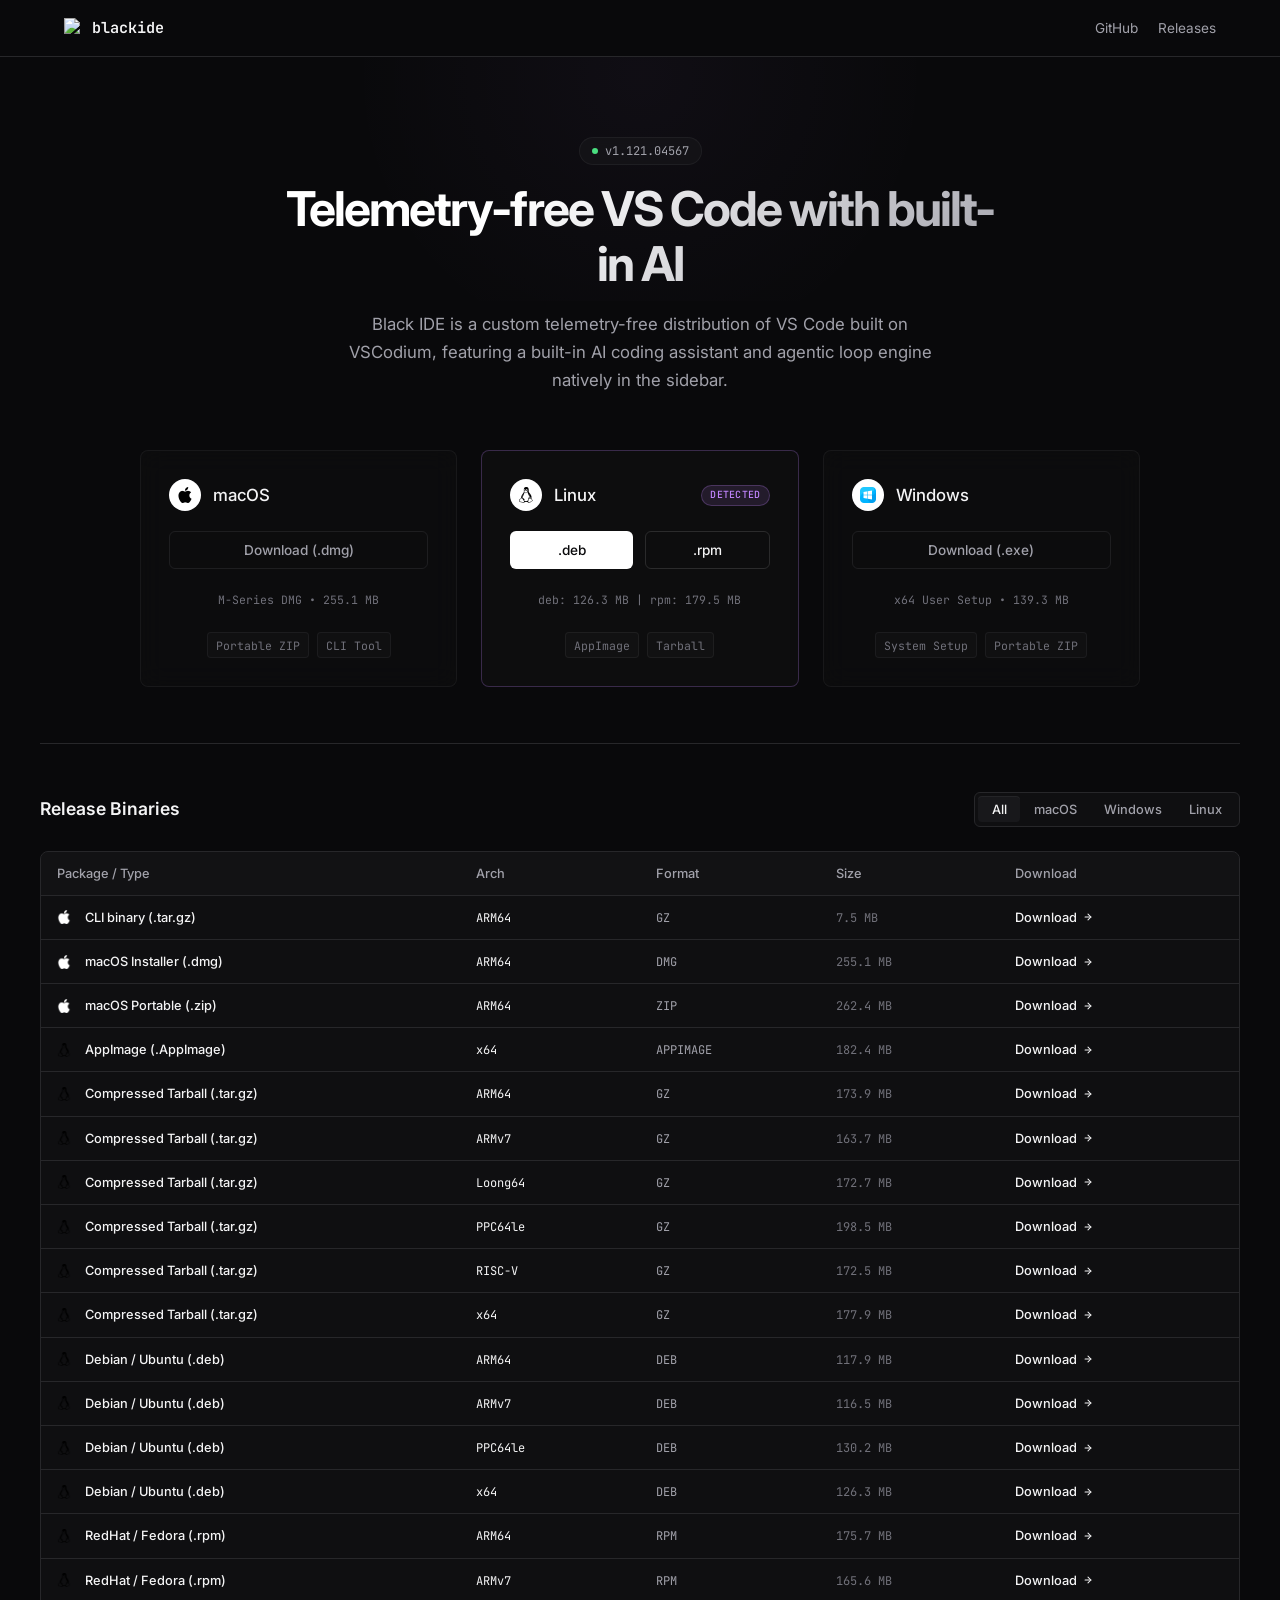
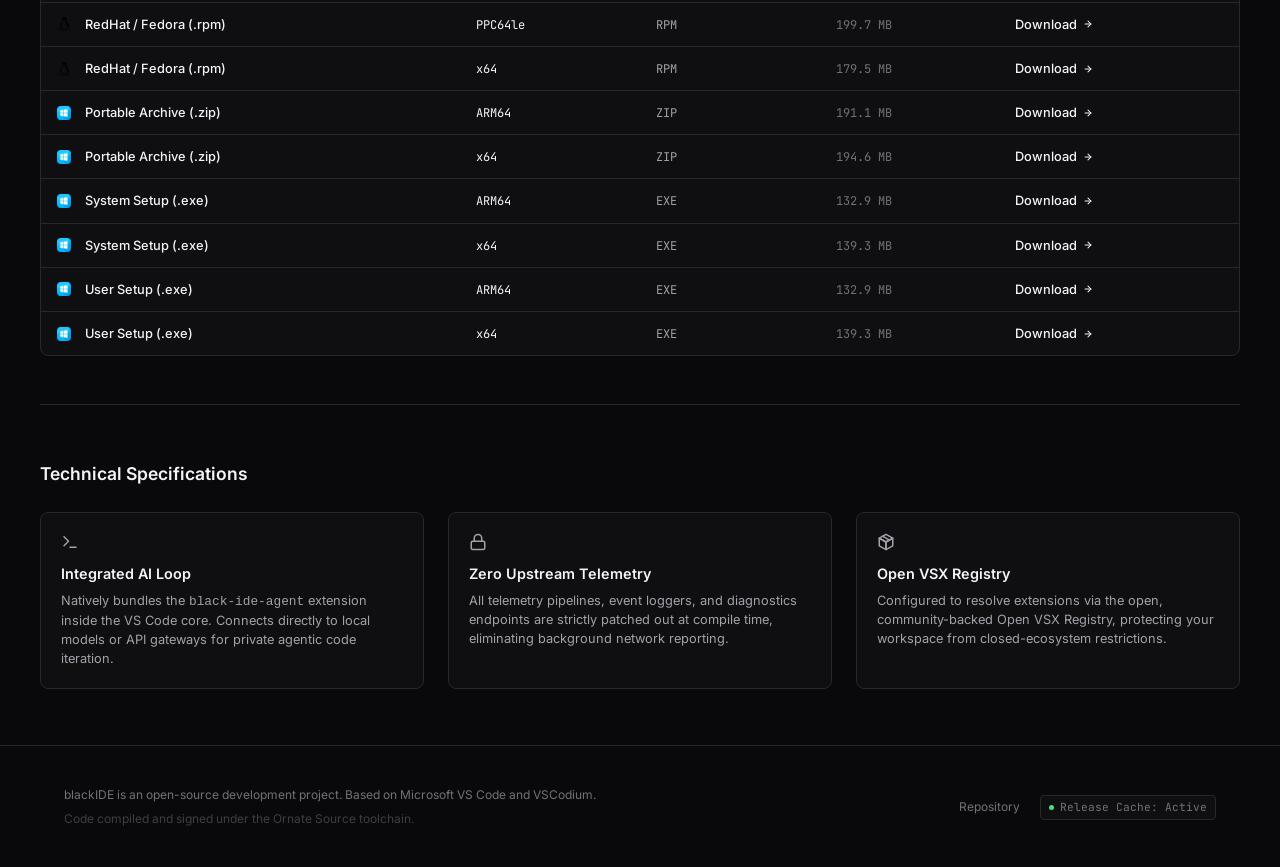
==== index.html @ 27115609 "Black ide web" ====
<!DOCTYPE html>
<html lang="en">

<head>
  <meta charset="UTF-8">
  <meta name="viewport" content="width=device-width, initial-scale=1.0">

  <!-- Primary SEO Metadata -->
  <title>Black IDE — Telemetry-Free VS Code & AI Agent</title>
  <meta name="description"
    content="Download Black IDE: A custom, telemetry-free distribution of VS Code featuring a built-in AI coding assistant and agentic loop engine. Automated installers for macOS, Windows, and Linux.">
  <meta name="keywords"
    content="Black IDE, download Black IDE, telemetry-free VS Code, built-in AI agent, agentic loop IDE, VSCodium download, AI code assistant, privacy IDE, download vscode telemetry free">
  <meta name="robots" content="index, follow">
  <link rel="canonical" href="https://ornate-source.github.io/blackIDE/">

  <!-- Open Graph / Facebook -->
  <meta property="og:type" content="website">
  <meta property="og:url" content="https://ornate-source.github.io/blackIDE/">
  <meta property="og:title" content="Black IDE — Telemetry-Free VS Code & AI Agent">
  <meta property="og:description"
    content="Download Black IDE: A custom, telemetry-free distribution of VS Code featuring a built-in AI coding assistant and agentic loop engine. Automated installers for macOS, Windows, and Linux.">
  <meta property="og:image"
    content="https://raw.githubusercontent.com/ornate-source/blackIDE/main/config/icons/stable/codium_clt.svg">

  <!-- Twitter -->
  <meta property="twitter:card" content="summary_large_image">
  <meta property="twitter:url" content="https://ornate-source.github.io/blackIDE/">
  <meta property="twitter:title" content="Black IDE — Telemetry-Free VS Code & AI Agent">
  <meta property="twitter:description"
    content="Download Black IDE: A custom, telemetry-free distribution of VS Code featuring a built-in AI coding assistant and agentic loop engine. Automated installers for macOS, Windows, and Linux.">
  <meta property="twitter:image"
    content="https://raw.githubusercontent.com/ornate-source/blackIDE/main/config/icons/stable/codium_clt.svg">

  <!-- Favicon -->
  <link rel="icon" type="image/svg+xml" href="../config/icons/stable/codium_clt.svg">

  <!-- Preconnect to Fonts -->
  <link rel="preconnect" href="https://fonts.googleapis.com">
  <link rel="preconnect" href="https://fonts.gstatic.com" crossorigin>
  <link
    href="https://fonts.googleapis.com/css2?family=Inter:wght@300;400;500;600;700&family=JetBrains+Mono:wght@400;500;600&display=swap"
    rel="stylesheet">

  <!-- JSON-LD Structured Data for AI & Search Engines -->
  <script type="application/ld+json" id="json-ld-schema">
    {
      "@context": "https://schema.org",
      "@type": "SoftwareApplication",
      "name": "Black IDE",
      "operatingSystem": "Windows, macOS, Linux",
      "applicationCategory": "DeveloperApplication",
      "downloadUrl": "https://github.com/ornate-source/blackIDE/releases/latest",
      "releaseNotes": "https://github.com/ornate-source/blackIDE/releases",
      "softwareVersion": "1.121.04567",
      "offers": {
        "@type": "Offer",
        "price": "0.00",
        "priceCurrency": "USD"
      },
      "description": "A custom, telemetry-free distribution of VS Code built on VSCodium, featuring a built-in AI coding assistant and agentic loop engine.",
      "publisher": {
        "@type": "Organization",
        "name": "Ornate Source",
        "url": "https://github.com/ornate-source"
      }
    }

  </script>

  <style>
    /* CSS Variables: Monochromatic Zinc Developer Theme */
    :root {
      --bg-primary: #09090b;
      /* zinc-950 */
      --bg-secondary: #0f0f11;
      /* custom container bg */
      --bg-code: #18181b;
      /* zinc-900 */
      --border-color: #27272a;
      /* zinc-800 */
      --border-hover: #3f3f46;
      /* zinc-700 */
      --text-primary: #f4f4f5;
      /* zinc-100 */
      --text-secondary: #a1a1aa;
      /* zinc-400 */
      --text-muted: #71717a;
      /* zinc-500 */

      --accent: #ffffff;
      --accent-muted: #e4e4e7;
      --accent-purple: #c084fc;
      /* subtle developer purple */
      --accent-green: #4ade80;
      /* terminal green */

      --font-sans: 'Inter', -apple-system, BlinkMacSystemFont, "Segoe UI", Roboto, sans-serif;
      --font-mono: 'JetBrains Mono', 'Fira Code', 'SF Mono', monospace;

      --radius-sm: 4px;
      --radius-md: 6px;
      --radius-lg: 8px;
      --max-width: 1200px;
    }

    /* Reset & Base Styles */
    * {
      box-sizing: border-box;
      margin: 0;
      padding: 0;
    }

    body {
      background-color: var(--bg-primary);
      color: var(--text-primary);
      font-family: var(--font-sans);
      line-height: 1.5;
      -webkit-font-smoothing: antialiased;
      overflow-y: scroll;
    }

    /* Scrollbar */
    ::-webkit-scrollbar {
      width: 6px;
      height: 6px;
    }

    ::-webkit-scrollbar-track {
      background: var(--bg-primary);
    }

    ::-webkit-scrollbar-thumb {
      background: var(--border-color);
      border-radius: var(--radius-sm);
    }

    ::-webkit-scrollbar-thumb:hover {
      background: var(--border-hover);
    }

    /* Selection */
    ::selection {
      background-color: rgba(255, 255, 255, 0.15);
      color: #fff;
    }

    .container {
      max-width: var(--max-width);
      margin: 0 auto;
      padding: 0 1.5rem;
    }

    /* Header Link Bar */
    header {
      border-bottom: 1px solid var(--border-color);
      background-color: var(--bg-primary);
      position: sticky;
      top: 0;
      z-index: 100;
    }

    .header-content {
      display: flex;
      justify-content: space-between;
      align-items: center;
      height: 56px;
    }

    .brand {
      display: flex;
      align-items: center;
      gap: 0.5rem;
      text-decoration: none;
      color: var(--text-primary);
      font-family: var(--font-mono);
      font-size: 0.95rem;
      font-weight: 600;
    }

    .brand img {
      width: 20px;
      height: 20px;
    }

    .brand .brand-sep {
      color: var(--text-muted);
      font-weight: 400;
    }

    .brand .brand-sub {
      color: var(--text-secondary);
      font-weight: 500;
    }

    nav {
      display: flex;
      gap: 1.25rem;
    }

    nav a {
      color: var(--text-secondary);
      text-decoration: none;
      font-size: 0.85rem;
      transition: color 0.15s;
    }

    nav a:hover {
      color: var(--text-primary);
    }

    /* Hero Section */
    .hero {
      padding: 5rem 0 3.5rem 0;
      position: relative;
      overflow: hidden;
      display: flex;
      justify-content: center;
    }

    .hero::before {
      content: '';
      position: absolute;
      top: -30%;
      left: 50%;
      transform: translateX(-50%);
      width: 700px;
      height: 450px;
      background: radial-gradient(circle, rgba(192, 132, 252, 0.04) 0%, rgba(9, 9, 11, 0) 70%);
      pointer-events: none;
      z-index: 0;
    }

    .hero-container {
      display: flex;
      flex-direction: column;
      align-items: center;
      text-align: center;
      gap: 1rem;
      position: relative;
      z-index: 1;
      width: 100%;
    }

    .version-tag {
      display: inline-flex;
      align-items: center;
      gap: 0.4rem;
      background-color: rgba(24, 24, 27, 0.6);
      border: 1px solid rgba(255, 255, 255, 0.05);
      border-radius: 20px;
      padding: 0.25rem 0.75rem;
      font-family: var(--font-mono);
      font-size: 0.75rem;
      color: var(--text-secondary);
      backdrop-filter: blur(8px);
      -webkit-backdrop-filter: blur(8px);
    }

    .version-tag-dot {
      width: 6px;
      height: 6px;
      background-color: var(--accent-green);
      border-radius: 50%;
    }

    .hero-title {
      font-size: 3rem;
      font-weight: 700;
      letter-spacing: -0.04em;
      line-height: 1.15;
      background: linear-gradient(135deg, #ffffff 30%, #a1a1aa 100%);
      -webkit-background-clip: text;
      -webkit-text-fill-color: transparent;
      max-width: 720px;
      margin: 0 auto;
    }

    .hero-desc {
      font-size: 1.05rem;
      color: var(--text-secondary);
      max-width: 600px;
      line-height: 1.65;
      margin: 0.25rem auto 0 auto;
    }

    /* Three Column Platform Download Grid */
    .install-grid {
      display: grid;
      grid-template-columns: repeat(3, 1fr);
      gap: 1.5rem;
      margin: 2.5rem auto 0 auto;
      width: 100%;
      max-width: 1000px;
    }

    @media (max-width: 900px) {
      .install-grid {
        grid-template-columns: 1fr;
        max-width: 420px;
        margin: 2rem auto 0 auto;
      }
    }

    @media (max-width: 768px) {
      .hero-title {
        font-size: 2.25rem;
      }
    }

    /* Platform CTA Cards (Glassmorphism & Depth) */
    .cta-card {
      background: rgba(15, 15, 17, 0.55);
      backdrop-filter: blur(12px);
      -webkit-backdrop-filter: blur(12px);
      border: 1px solid rgba(255, 255, 255, 0.05);
      border-radius: var(--radius-lg);
      padding: 1.75rem;
      display: flex;
      flex-direction: column;
      justify-content: space-between;
      gap: 1.25rem;
      min-height: 220px;
      transition: border-color 0.25s cubic-bezier(0.4, 0, 0.2, 1),
        box-shadow 0.25s cubic-bezier(0.4, 0, 0.2, 1),
        transform 0.25s cubic-bezier(0.4, 0, 0.2, 1);
    }

    .cta-card:hover {
      transform: translateY(-2px);
      border-color: rgba(255, 255, 255, 0.12);
      box-shadow: 0 12px 30px rgba(0, 0, 0, 0.5), 0 0 1px rgba(255, 255, 255, 0.1);
    }

    .cta-card.highlighted {
      border-color: rgba(192, 132, 252, 0.25);
      background: rgba(15, 15, 17, 0.75);
    }

    .cta-card.highlighted:hover {
      border-color: rgba(192, 132, 252, 0.45);
    }

    .cta-card-header {
      display: flex;
      align-items: center;
      gap: 0.75rem;
      width: 100%;
    }

    .badge-detected {
      background: rgba(192, 132, 252, 0.12);
      border: 1px solid rgba(192, 132, 252, 0.25);
      color: var(--accent-purple);
      font-size: 0.62rem;
      font-family: var(--font-mono);
      padding: 0.15rem 0.5rem;
      border-radius: 20px;
      margin-left: auto;
      font-weight: 500;
      letter-spacing: 0.03em;
      text-transform: uppercase;
      display: none;
    }

    .cta-card-icon {
      width: 32px;
      height: 32px;
      border-radius: 50%;
      background-color: #ffffff;
      display: flex;
      align-items: center;
      justify-content: center;
      transition: opacity 0.2s;
    }

    .cta-card:hover .cta-card-icon {
      opacity: 0.9;
    }

    .os-icon-img {
      width: 16px;
      height: 16px;
      object-fit: contain;
      display: block;
    }

    .cta-card-title {
      font-family: var(--font-sans);
      font-size: 1.05rem;
      font-weight: 500;
      letter-spacing: -0.01em;
      color: var(--text-primary);
    }

    .linux-btn-group {
      display: flex;
      gap: 0.75rem;
      width: 100%;
    }

    .btn-half {
      flex: 1;
    }

    /* Monochromatic Sleek CTA Buttons */
    .btn-download {
      display: flex;
      align-items: center;
      justify-content: center;
      gap: 0.5rem;
      font-family: var(--font-sans);
      font-size: 0.85rem;
      font-weight: 500;
      text-decoration: none;
      height: 38px;
      border-radius: var(--radius-md);
      transition: all 0.2s cubic-bezier(0.4, 0, 0.2, 1);
      cursor: pointer;
      width: 100%;
      background-color: transparent;
      border: 1px solid rgba(255, 255, 255, 0.08);
      color: var(--text-secondary);
    }

    .btn-download:hover {
      border-color: rgba(255, 255, 255, 0.2);
      color: #ffffff;
      background-color: rgba(255, 255, 255, 0.03);
    }

    .btn-download:active {
      transform: scale(0.98);
    }

    /* Highlighted / Recommended OS Button Style (Solid White) */
    .cta-card.highlighted .btn-download,
    .cta-card.highlighted #btn-linux-deb {
      background-color: #ffffff;
      border: none;
      color: #09090b;
      font-weight: 500;
    }

    .cta-card.highlighted .btn-download:hover,
    .cta-card.highlighted #btn-linux-deb:hover {
      background-color: #e4e4e7;
    }

    /* Keep secondary Linux RPM button as outline even when card is highlighted */
    .cta-card.highlighted #btn-linux-rpm {
      background-color: transparent;
      border: 1px solid rgba(255, 255, 255, 0.12);
      color: var(--text-primary);
    }

    .cta-card.highlighted #btn-linux-rpm:hover {
      border-color: rgba(255, 255, 255, 0.25);
      background-color: rgba(255, 255, 255, 0.03);
    }

    .cta-meta {
      font-size: 0.72rem;
      color: var(--text-muted);
      text-align: center;
      font-family: var(--font-mono);
      margin-top: 0.1rem;
    }

    /* Capsule Tag-Style Sublinks */
    .cta-links {
      display: flex;
      justify-content: center;
      gap: 0.5rem;
      font-size: 0.72rem;
      font-family: var(--font-mono);
      margin-top: 0.25rem;
    }

    .cta-links a {
      background: rgba(255, 255, 255, 0.02);
      border: 1px solid rgba(255, 255, 255, 0.05);
      color: var(--text-muted);
      padding: 0.2rem 0.5rem;
      border-radius: var(--radius-sm);
      text-decoration: none;
      transition: all 0.15s;
    }

    .cta-links a:hover {
      background: rgba(255, 255, 255, 0.05);
      border-color: rgba(255, 255, 255, 0.12);
      color: var(--text-secondary);
    }

    .cta-meta span {
      color: var(--text-muted);
    }

    /* Status Banner warning */
    .status-banner {
      display: none;
      background-color: rgba(243, 156, 18, 0.05);
      border: 1px solid rgba(243, 156, 18, 0.2);
      color: #f39c12;
      padding: 0.6rem 1rem;
      border-radius: var(--radius-md);
      font-size: 0.75rem;
      font-family: var(--font-mono);
      align-items: center;
      justify-content: center;
      gap: 0.5rem;
      margin: 0 auto;
      max-width: 600px;
    }

    .status-banner a {
      color: var(--text-primary);
      text-decoration: underline;
    }

    /* Installer Matrix Area */
    .installer-matrix {
      padding: 3rem 0;
      border-top: 1px solid var(--border-color);
    }

    .matrix-header {
      display: flex;
      justify-content: space-between;
      align-items: center;
      margin-bottom: 1.5rem;
      flex-wrap: wrap;
      gap: 1rem;
    }

    .matrix-title {
      font-size: 1.1rem;
      font-weight: 600;
      color: var(--text-primary);
    }

    /* Live Filters Tabs */
    .filter-tabs {
      display: flex;
      background-color: var(--bg-secondary);
      border: 1px solid var(--border-color);
      padding: 0.2rem;
      border-radius: var(--radius-md);
    }

    .filter-tab {
      background: none;
      border: none;
      color: var(--text-secondary);
      font-family: var(--font-sans);
      font-size: 0.8rem;
      font-weight: 500;
      padding: 0.35rem 0.85rem;
      border-radius: var(--radius-sm);
      cursor: pointer;
      transition: color 0.15s, background-color 0.15s;
    }

    .filter-tab:hover {
      color: var(--text-primary);
    }

    .filter-tab.active {
      background-color: var(--bg-code);
      color: var(--text-primary);
      box-shadow: inset 0 1px 0 rgba(255, 255, 255, 0.05);
    }

    /* Unified Matrix Table */
    .table-container {
      border: 1px solid var(--border-color);
      border-radius: var(--radius-lg);
      background-color: var(--bg-secondary);
      overflow-x: auto;
    }

    table {
      width: 100%;
      border-collapse: collapse;
      text-align: left;
      font-size: 0.8rem;
    }

    th {
      background-color: rgba(24, 24, 27, 0.4);
      color: var(--text-secondary);
      font-weight: 500;
      padding: 0.75rem 1rem;
      border-bottom: 1px solid var(--border-color);
      font-family: var(--font-sans);
    }

    td {
      padding: 0.75rem 1rem;
      border-bottom: 1px solid var(--border-color);
      vertical-align: middle;
    }

    tr:last-child td {
      border-bottom: none;
    }

    tr:hover td {
      background-color: rgba(255, 255, 255, 0.01);
    }

    .col-platform {
      display: flex;
      align-items: center;
      gap: 0.5rem;
      font-weight: 500;
    }

    .col-platform svg {
      color: var(--text-secondary);
      flex-shrink: 0;
    }

    .col-arch {
      font-family: var(--font-mono);
      font-size: 0.75rem;
    }

    .col-format {
      font-family: var(--font-mono);
      font-size: 0.75rem;
      color: var(--text-secondary);
    }

    .col-size {
      font-family: var(--font-mono);
      font-size: 0.75rem;
      color: var(--text-muted);
    }

    .col-link a {
      color: var(--text-primary);
      text-decoration: none;
      font-weight: 500;
      display: inline-flex;
      align-items: center;
      gap: 0.25rem;
      transition: color 0.15s;
    }

    .col-link a:hover {
      color: var(--accent-purple);
      text-decoration: underline;
    }

    /* Verification link */
    .col-verify a {
      color: var(--text-muted);
      text-decoration: none;
      font-family: var(--font-mono);
      font-size: 0.7rem;
    }

    .col-verify a:hover {
      color: var(--text-secondary);
      text-decoration: underline;
    }

    .placeholder-row {
      text-align: center;
      color: var(--text-muted);
      padding: 3rem 0;
    }

    /* Features Grid */
    .features-section {
      padding: 3.5rem 0;
      border-top: 1px solid var(--border-color);
    }

    .features-title {
      font-size: 1.1rem;
      font-weight: 600;
      margin-bottom: 1.5rem;
      color: var(--text-primary);
    }

    .features-grid {
      display: grid;
      grid-template-columns: repeat(3, 1fr);
      gap: 1.5rem;
    }

    @media (max-width: 768px) {
      .features-grid {
        grid-template-columns: 1fr;
        gap: 1.25rem;
      }
    }

    .feature-card {
      border: 1px solid var(--border-color);
      background-color: var(--bg-secondary);
      border-radius: var(--radius-lg);
      padding: 1.25rem;
    }

    .feature-icon-wrapper {
      color: var(--text-secondary);
      margin-bottom: 0.75rem;
      display: flex;
      align-items: center;
    }

    .feature-name {
      font-size: 0.9rem;
      font-weight: 600;
      margin-bottom: 0.4rem;
      color: var(--text-primary);
    }

    .feature-desc {
      font-size: 0.8rem;
      color: var(--text-secondary);
      line-height: 1.5;
    }

    /* Footer */
    footer {
      border-top: 1px solid var(--border-color);
      padding: 2.5rem 0;
      color: var(--text-muted);
      font-size: 0.75rem;
    }

    .footer-content {
      display: flex;
      justify-content: space-between;
      align-items: center;
      flex-wrap: wrap;
      gap: 1.5rem;
    }

    .footer-left {
      display: flex;
      flex-direction: column;
      gap: 0.35rem;
    }

    .footer-links {
      display: flex;
      align-items: center;
      gap: 1.25rem;
    }

    .footer-links a {
      color: var(--text-muted);
      text-decoration: none;
      transition: color 0.15s;
    }

    .footer-links a:hover {
      color: var(--text-secondary);
    }

    .api-status {
      display: inline-flex;
      align-items: center;
      gap: 0.35rem;
      background-color: var(--bg-secondary);
      border: 1px solid var(--border-color);
      padding: 0.2rem 0.5rem;
      border-radius: var(--radius-sm);
      font-family: var(--font-mono);
      font-size: 0.7rem;
    }

    .api-status-dot {
      width: 5px;
      height: 5px;
      border-radius: 50%;
      background-color: var(--accent-green);
    }

    .api-status-dot.fallback {
      background-color: #f39c12;
    }

    /* Spinner */
    .spinner-sm {
      border: 1.5px solid rgba(0, 0, 0, 0.1);
      border-left-color: currentColor;
      border-radius: 50%;
      width: 14px;
      height: 14px;
      animation: spin 0.8s linear infinite;
      display: inline-block;
    }

    @keyframes spin {
      0% {
        transform: rotate(0deg);
      }

      100% {
        transform: rotate(360deg);
      }
    }

  </style>
</head>

<body>

  <!-- Header Link Bar -->
  <header>
    <div class="container header-content">
      <a href="#" class="brand">
        <img src="../config/icons/stable/codium_clt.svg" alt="Black IDE Logo">
        <span>blackide</span>
      </a>
      <nav>
        <a href="https://github.com/ornate-source/blackIDE" target="_blank" rel="noopener">GitHub</a>
        <a href="https://github.com/ornate-source/blackIDE/releases" target="_blank" rel="noopener">Releases</a>
      </nav>
    </div>
  </header>

  <main>
    <!-- Hero Context -->
    <section class="hero container">
      <div class="hero-container">
        <!-- Version Info badge -->
        <div class="version-tag">
          <span class="version-tag-dot"></span>
          <span id="detected-version">v1.121.04567</span>
        </div>

        <h1 class="hero-title">Telemetry-free VS Code with built-in AI</h1>
        <p class="hero-desc">
          Black IDE is a custom telemetry-free distribution of VS Code built on VSCodium, featuring a built-in AI coding
          assistant and agentic loop engine natively in the sidebar.
        </p>

        <!-- Status warning banner -->
        <div class="status-banner" id="status-banner">
          <span>⚠️ Using offline cache links for version <strong id="fallback-tag">v1.121.04567</strong> due to API
            limits.</span>
          <a href="https://github.com/ornate-source/blackIDE/releases/latest" target="_blank" rel="noopener">View GitHub
            Release</a>
        </div>

        <!-- Three Column Platform Download Grid -->
        <div class="install-grid">
          <!-- macOS Card -->
          <div class="cta-card" id="cta-card-macos">
            <div class="cta-card-header">
              <span class="cta-card-icon">
                <img src="./icons/apple-logo.png" alt="macOS" class="os-icon-img macos-icon">
              </span>
              <h3 class="cta-card-title">macOS</h3>
              <span class="badge-detected" id="badge-detected-macos">Detected</span>
            </div>
            <a id="btn-macos" class="btn-download" href="https://github.com/ornate-source/blackIDE/releases">
              <span class="spinner-sm" id="spinner-macos"></span>
              <span>Download (.dmg)</span>
            </a>
            <div class="cta-meta" id="meta-macos">
              M-Series (ARM64)
            </div>
            <div class="cta-links">
              <a id="link-macos-zip" href="https://github.com/ornate-source/blackIDE/releases">Portable ZIP</a>
              <a id="link-macos-cli" href="https://github.com/ornate-source/blackIDE/releases">CLI Tool</a>
            </div>
          </div>

          <!-- Linux Card -->
          <div class="cta-card" id="cta-card-linux">
            <div class="cta-card-header">
              <span class="cta-card-icon">
                <img src="./icons/linux.png" alt="Linux" class="os-icon-img">
              </span>
              <h3 class="cta-card-title">Linux</h3>
              <span class="badge-detected" id="badge-detected-linux">Detected</span>
            </div>
            <div class="linux-btn-group">
              <a id="btn-linux-deb" class="btn-download btn-half"
                href="https://github.com/ornate-source/blackIDE/releases">
                <span class="spinner-sm" id="spinner-linux-deb"></span>
                <span>.deb</span>
              </a>
              <a id="btn-linux-rpm" class="btn-download btn-half"
                href="https://github.com/ornate-source/blackIDE/releases">
                <span class="spinner-sm" id="spinner-linux-rpm"></span>
                <span>.rpm</span>
              </a>
            </div>
            <div class="cta-meta" id="meta-linux">
              x64 / ARM64
            </div>
            <div class="cta-links">
              <a id="link-linux-appimage" href="https://github.com/ornate-source/blackIDE/releases">AppImage</a>
              <a id="link-linux-tar" href="https://github.com/ornate-source/blackIDE/releases">Tarball</a>
            </div>
          </div>

          <!-- Windows Card -->
          <div class="cta-card" id="cta-card-windows">
            <div class="cta-card-header">
              <span class="cta-card-icon">
                <img src="./icons/microsoft.png" alt="Windows" class="os-icon-img">
              </span>
              <h3 class="cta-card-title">Windows</h3>
              <span class="badge-detected" id="badge-detected-windows">Detected</span>
            </div>
            <a id="btn-windows" class="btn-download" href="https://github.com/ornate-source/blackIDE/releases">
              <span class="spinner-sm" id="spinner-windows"></span>
              <span>Download (.exe)</span>
            </a>
            <div class="cta-meta" id="meta-windows">
              x64 User Setup
            </div>
            <div class="cta-links">
              <a id="link-windows-system" href="https://github.com/ornate-source/blackIDE/releases">System Setup</a>
              <a id="link-windows-zip" href="https://github.com/ornate-source/blackIDE/releases">Portable ZIP</a>
            </div>
          </div>
        </div>
      </div>
    </section>

    <!-- Installer Hub Matrix Table -->
    <section class="installer-matrix container" id="downloads">
      <div class="matrix-header">
        <h2 class="matrix-title">Release Binaries</h2>
        <!-- Filter Tabs -->
        <div class="filter-tabs">
          <button class="filter-tab active" data-filter="all">All</button>
          <button class="filter-tab" data-filter="macos">macOS</button>
          <button class="filter-tab" data-filter="windows">Windows</button>
          <button class="filter-tab" data-filter="linux">Linux</button>
        </div>
      </div>

      <div class="table-container">
        <table>
          <thead>
            <tr>
              <th style="width: 35%;">Package / Type</th>
              <th style="width: 15%;">Arch</th>
              <th style="width: 15%;">Format</th>
              <th style="width: 15%;">Size</th>
              <th style="width: 20%;">Download</th>
            </tr>
          </thead>
          <tbody id="matrix-tbody">
            <tr>
              <td colspan="5" class="placeholder-row">Initializing release matrix...</td>
            </tr>
          </tbody>
        </table>
      </div>
    </section>

    <!-- Developer Features Section -->
    <section class="features-section container">
      <h2 class="features-title">Technical Specifications</h2>
      <div class="features-grid">
        <div class="feature-card">
          <div class="feature-icon-wrapper">
            <!-- Terminal Icon -->
            <svg viewBox="0 0 24 24" width="18" height="18" fill="none" stroke="currentColor" stroke-width="2"
              stroke-linecap="round" stroke-linejoin="round">
              <polyline points="4 17 10 11 4 5"></polyline>
              <line x1="12" y1="19" x2="20" y2="19"></line>
            </svg>
          </div>
          <div class="feature-name">Integrated AI Loop</div>
          <div class="feature-desc">
            Natively bundles the <code>black-ide-agent</code> extension inside the VS Code core. Connects directly to
            local models or API gateways for private agentic code iteration.
          </div>
        </div>
        <div class="feature-card">
          <div class="feature-icon-wrapper">
            <!-- Privacy Lock Icon -->
            <svg viewBox="0 0 24 24" width="18" height="18" fill="none" stroke="currentColor" stroke-width="2"
              stroke-linecap="round" stroke-linejoin="round">
              <rect x="3" y="11" width="18" height="11" rx="2" ry="2"></rect>
              <path d="M7 11V7a5 5 0 0 1 10 0v4"></path>
            </svg>
          </div>
          <div class="feature-name">Zero Upstream Telemetry</div>
          <div class="feature-desc">
            All telemetry pipelines, event loggers, and diagnostics endpoints are strictly patched out at compile time,
            eliminating background network reporting.
          </div>
        </div>
        <div class="feature-card">
          <div class="feature-icon-wrapper">
            <!-- Package Box Icon -->
            <svg viewBox="0 0 24 24" width="18" height="18" fill="none" stroke="currentColor" stroke-width="2"
              stroke-linecap="round" stroke-linejoin="round">
              <line x1="16.5" y1="9.4" x2="7.5" y2="4.21"></line>
              <polygon points="12 22.08 12 12 3 6.92 3 17.08 12 22.08"></polygon>
              <polygon points="12 22.08 21 17.08 21 6.92 12 12 12 22.08"></polygon>
              <polygon points="12 12 21 6.92 12 1.84 3 6.92 12 12"></polygon>
            </svg>
          </div>
          <div class="feature-name">Open VSX Registry</div>
          <div class="feature-desc">
            Configured to resolve extensions via the open, community-backed Open VSX Registry, protecting your workspace
            from closed-ecosystem restrictions.
          </div>
        </div>
      </div>
    </section>
  </main>

  <!-- Footer -->
  <footer>
    <div class="container footer-content">
      <div class="footer-left">
        <p>blackIDE is an open-source development project. Based on Microsoft VS Code and VSCodium.</p>
        <p style="opacity: 0.5;">Code compiled and signed under the Ornate Source toolchain.</p>
      </div>

      <div class="footer-links">
        <a href="https://github.com/ornate-source/blackIDE" target="_blank" rel="noopener">Repository</a>
        <span class="api-status">
          <span class="api-status-dot" id="api-dot"></span>
          <span id="api-text">API Status: Loading</span>
        </span>
      </div>
    </div>
  </footer>

  <!-- Pre-fetched Release Data -->
  <script src="releases.js"></script>

  <!-- App Script logic -->
  <script>
    const CONFIG = {
      owner: 'ornate-source',
      repo: 'blackIDE',
      fallbackVersion: '1.121.04567',
      fallbackReleaseDate: '2026-07-09'
    };

    // SVG Logos representing platforms (Refined official shapes)
    const SVGS = {
      macos: `<img src="./icons/apple-logo.png" alt="macOS" style="display:inline-block; vertical-align:middle; width:14px; height:14px; margin-right:6px; filter:brightness(0) invert(1);">`,
      windows: `<img src="./icons/microsoft.png" alt="Windows" style="display:inline-block; vertical-align:middle; width:14px; height:14px; margin-right:6px;">`,
      linux: `<img src="./icons/linux.png" alt="Linux" style="display:inline-block; vertical-align:middle; width:14px; height:14px; margin-right:6px;">`
    };

    // Format bytes to MB/KB dynamically
    function formatSize(bytes) {
      if (!bytes || isNaN(bytes)) return '—';
      const mb = bytes / (1024 * 1024);
      return `${mb.toFixed(1)} MB`;
    }

    // Static Template Assets Matrix fallback
    function getFallbackAssets(version) {
      return [
        // macOS Apple Silicon (M-Series build is default)
        {
          name: `Black IDE.arm64.${version}.dmg`,
          url: `https://github.com/${CONFIG.owner}/${CONFIG.repo}/releases/download/${version}/Black%20IDE.arm64.${version}.dmg`,
          size: 0,
          os: 'macos',
          arch: 'ARM64',
          label: 'macOS Installer (.dmg)'
        },
        {
          name: `Black IDE-darwin-arm64-${version}.zip`,
          url: `https://github.com/${CONFIG.owner}/${CONFIG.repo}/releases/download/${version}/Black%20IDE-darwin-arm64-${version}.zip`,
          size: 0,
          os: 'macos',
          arch: 'ARM64',
          label: 'macOS Portable (.zip)'
        },
        {
          name: `black ide-cli-darwin-arm64-${version}.tar.gz`,
          url: `https://github.com/${CONFIG.owner}/${CONFIG.repo}/releases/download/${version}/black%20ide-cli-darwin-arm64-${version}.tar.gz`,
          size: 0,
          os: 'macos',
          arch: 'ARM64',
          label: 'CLI binary (.tar.gz)'
        },

        // Windows
        {
          name: `Black.IDEUserSetup-x64-${version}.exe`,
          url: `https://github.com/${CONFIG.owner}/${CONFIG.repo}/releases/download/${version}/Black.IDEUserSetup-x64-${version}.exe`,
          size: 146098897,
          os: 'windows',
          arch: 'x64',
          label: 'User Setup (.exe)'
        },
        {
          name: `Black.IDEUserSetup-arm64-${version}.exe`,
          url: `https://github.com/${CONFIG.owner}/${CONFIG.repo}/releases/download/${version}/Black.IDEUserSetup-arm64-${version}.exe`,
          size: 139336630,
          os: 'windows',
          arch: 'ARM64',
          label: 'User Setup (.exe)'
        },
        {
          name: `Black.IDESetup-x64-${version}.exe`,
          url: `https://github.com/${CONFIG.owner}/${CONFIG.repo}/releases/download/${version}/Black.IDESetup-x64-${version}.exe`,
          size: 146098534,
          os: 'windows',
          arch: 'x64',
          label: 'System Setup (.exe)'
        },
        {
          name: `Black.IDESetup-arm64-${version}.exe`,
          url: `https://github.com/${CONFIG.owner}/${CONFIG.repo}/releases/download/${version}/Black.IDESetup-arm64-${version}.exe`,
          size: 139336323,
          os: 'windows',
          arch: 'ARM64',
          label: 'System Setup (.exe)'
        },
        {
          name: `Black.IDE-win32-x64-${version}.zip`,
          url: `https://github.com/${CONFIG.owner}/${CONFIG.repo}/releases/download/${version}/Black.IDE-win32-x64-${version}.zip`,
          size: 204032718,
          os: 'windows',
          arch: 'x64',
          label: 'Portable Archive (.zip)'
        },
        {
          name: `Black.IDE-win32-arm64-${version}.zip`,
          url: `https://github.com/${CONFIG.owner}/${CONFIG.repo}/releases/download/${version}/Black.IDE-win32-arm64-${version}.zip`,
          size: 200373810,
          os: 'windows',
          arch: 'ARM64',
          label: 'Portable Archive (.zip)'
        },

        // Linux
        {
          name: `black-ide_${version}_amd64.deb`,
          url: `https://github.com/${CONFIG.owner}/${CONFIG.repo}/releases/download/${version}/black-ide_${version}_amd64.deb`,
          size: 132473488,
          os: 'linux',
          arch: 'x64',
          label: 'Debian / Ubuntu (.deb)'
        },
        {
          name: `black-ide_${version}_arm64.deb`,
          url: `https://github.com/${CONFIG.owner}/${CONFIG.repo}/releases/download/${version}/black-ide_${version}_arm64.deb`,
          size: 123675472,
          os: 'linux',
          arch: 'ARM64',
          label: 'Debian / Ubuntu (.deb)'
        },
        {
          name: `black-ide-${version}-el8.x86_64.rpm`,
          url: `https://github.com/${CONFIG.owner}/${CONFIG.repo}/releases/download/${version}/black-ide-${version}-el8.x86_64.rpm`,
          size: 188262751,
          os: 'linux',
          arch: 'x64',
          label: 'RedHat / Fedora (.rpm)'
        },
        {
          name: `black-ide-${version}-el8.aarch64.rpm`,
          url: `https://github.com/${CONFIG.owner}/${CONFIG.repo}/releases/download/${version}/black-ide-${version}-el8.aarch64.rpm`,
          size: 184265220,
          os: 'linux',
          arch: 'ARM64',
          label: 'RedHat / Fedora (.rpm)'
        },
        {
          name: `Black_IDE-${version}.glibc2.30-x86_64.AppImage`,
          url: `https://github.com/${CONFIG.owner}/${CONFIG.repo}/releases/download/${version}/Black_IDE-${version}.glibc2.30-x86_64.AppImage`,
          size: 191214784,
          os: 'linux',
          arch: 'x64',
          label: 'AppImage (.AppImage)'
        }
      ];
    }

    // Parse dynamic asset and assign metadata
    function parseAsset(asset) {
      const name = asset.name;
      const url = asset.browser_download_url;
      const size = asset.size;

      let os = '';
      if (name.includes('darwin') || name.endsWith('.dmg') || name.includes('macOS') || name.includes('Mac')) {
        os = 'macos';
      } else if (name.includes('win32') || name.includes('Setup') || name.endsWith('.exe') || name.endsWith('.zip') &&
        name.includes('win32')) {
        os = 'windows';
      } else if (name.includes('linux') || name.endsWith('.deb') || name.endsWith('.rpm') || name.endsWith(
          '.AppImage')) {
        os = 'linux';
      } else {
        return null;
      }

      // Skip zsync files and CLI/REH items in main downloads where possible, or label them correctly
      if (name.endsWith('.zsync') || name.includes('-reh-') || name.includes('-reh-web-')) {
        return null;
      }

      // Determine Arch
      let arch = 'x64';
      if (name.includes('arm64') || name.includes('aarch64')) {
        arch = 'ARM64';
      } else if (name.includes('armhf') || name.includes('armv7')) {
        arch = 'ARMv7';
      } else if (name.includes('ppc64le') || name.includes('ppc64el')) {
        arch = 'PPC64le';
      } else if (name.includes('riscv64')) {
        arch = 'RISC-V';
      } else if (name.includes('loong64')) {
        arch = 'Loong64';
      }

      // Determine Format Label
      let label = 'Binary Package';
      if (name.endsWith('.dmg')) label = 'macOS Installer (.dmg)';
      else if (name.endsWith('.exe') && name.includes('UserSetup')) label = 'User Setup (.exe)';
      else if (name.endsWith('.exe') && name.includes('Setup')) label = 'System Setup (.exe)';
      else if (name.endsWith('.zip') && os === 'windows') label = 'Portable Archive (.zip)';
      else if (name.endsWith('.zip') && os === 'macos') label = 'macOS Portable (.zip)';
      else if (name.endsWith('.deb')) label = 'Debian / Ubuntu (.deb)';
      else if (name.endsWith('.rpm')) label = 'RedHat / Fedora (.rpm)';
      else if (name.endsWith('.AppImage')) label = 'AppImage (.AppImage)';
      else if (name.endsWith('.tar.gz') && name.includes('-cli-')) label = 'CLI binary (.tar.gz)';
      else if (name.endsWith('.tar.gz')) label = 'Compressed Tarball (.tar.gz)';

      return {
        name,
        url,
        size,
        os,
        arch,
        label
      };
    }

    // OS Detection
    function getOS() {
      const platform = (navigator.userAgentData?.platform || navigator.platform || '').toLowerCase();
      const userAgent = navigator.userAgent.toLowerCase();

      if (platform.includes('mac') || userAgent.includes('mac') || userAgent.includes('iphone') || userAgent.includes(
          'ipad')) {
        return 'macos';
      }
      if (platform.includes('win') || userAgent.includes('win')) {
        return 'windows';
      }
      if (platform.includes('linux') || userAgent.includes('linux')) {
        return 'linux';
      }
      return 'other';
    }

    // CPU Architecture Detection
    async function getArch() {
      if (navigator.userAgentData?.getHighEntropyValues) {
        try {
          const hints = await navigator.userAgentData.getHighEntropyValues(['architecture']);
          if (hints.architecture === 'arm') return 'ARM64';
        } catch (e) {}
      }

      const ua = navigator.userAgent.toLowerCase();
      if (ua.includes('arm64') || ua.includes('aarch64') || ua.includes('apple silicon')) {
        return 'ARM64';
      }
      return 'x64';
    }

    let globalAssets = [];

    // Filter and Render the Matrix Table
    function renderMatrixTable(filterOS = 'all') {
      const tbody = document.getElementById('matrix-tbody');

      const filtered = globalAssets.filter(asset => {
        if (filterOS === 'all') return true;
        return asset.os === filterOS;
      });

      if (filtered.length === 0) {
        tbody.innerHTML = `
          <tr>
            <td colspan="5" class="placeholder-row">No matching packages available</td>
          </tr>
        `;
        return;
      }

      tbody.innerHTML = filtered.map(asset => {
        const platformIcon = SVGS[asset.os] || '';
        const fileExt = asset.name.split('.').pop();

        return `
          <tr data-os="${asset.os}">
            <td>
              <span class="col-platform">
                ${platformIcon}
                <span>${asset.label}</span>
              </span>
            </td>
            <td><span class="col-arch">${asset.arch}</span></td>
            <td><span class="col-format">${fileExt.toUpperCase()}</span></td>
            <td><span class="col-size">${formatSize(asset.size)}</span></td>
            <td class="col-link">
              <a href="${asset.url}">
                <span>Download</span>
                <svg viewBox="0 0 24 24" width="10" height="10" fill="none" stroke="currentColor" stroke-width="2.5" stroke-linecap="round" stroke-linejoin="round" style="display:inline-block; vertical-align:middle; margin-left: 2px;">
                  <line x1="5" y1="12" x2="19" y2="12"></line>
                  <polyline points="12 5 19 12 12 19"></polyline>
                </svg>
              </a>
            </td>
          </tr>
        `;
      }).join('');
    }



    // Setup interactive filter tabs
    function setupFilterTabs() {
      const tabs = document.querySelectorAll('.filter-tab');
      tabs.forEach(tab => {
        tab.addEventListener('click', (e) => {
          tabs.forEach(t => t.classList.remove('active'));
          tab.classList.add('active');

          const filter = tab.getAttribute('data-filter');
          renderMatrixTable(filter);
        });
      });
    }

    // Main App Setup
    async function init() {
      const mainBtn = document.getElementById('main-download-btn');
      const ctaSpinner = document.getElementById('cta-spinner');
      const ctaText = document.getElementById('cta-text');
      const ctaMeta = document.getElementById('cta-meta');
      const versionText = document.getElementById('detected-version');
      const statusBanner = document.getElementById('status-banner');
      const fallbackTag = document.getElementById('fallback-tag');
      const apiDot = document.getElementById('api-dot');
      const apiText = document.getElementById('api-text');

      const userOS = getOS();
      const userArch = await getArch();

      let releaseVersion = CONFIG.fallbackVersion;
      let isLive = false;
      let isLocal = false;

      setupFilterTabs();

      try {
        let data;

        // Try local pre-fetched release data first to prevent rate limits
        if (window.LATEST_RELEASE) {
          data = window.LATEST_RELEASE;
          isLive = true;
          isLocal = true;
        } else {
          // Fetch from GitHub API
          const response = await fetch(`https://api.github.com/repos/${CONFIG.owner}/${CONFIG.repo}/releases/latest`);

          if (!response.ok) {
            throw new Error(`API returned status ${response.status}`);
          }

          data = await response.json();
          isLive = true;
        }

        releaseVersion = data.tag_name || CONFIG.fallbackVersion;

        // Parse release assets
        if (data.assets && data.assets.length > 0) {
          data.assets.forEach(asset => {
            const parsed = parseAsset(asset);
            if (parsed) {
              globalAssets.push(parsed);
            }
          });
        }

        // If a platform is missing, merge fallback links for it formatted with the live tag name
        if (globalAssets.length > 0) {
          const osCount = {
            macos: 0,
            windows: 0,
            linux: 0
          };
          globalAssets.forEach(a => {
            osCount[a.os]++;
          });

          ['macos', 'windows', 'linux'].forEach(os => {
            if (osCount[os] === 0) {
              const fallbackForOS = getFallbackAssets(releaseVersion).filter(a => a.os === os);
              globalAssets.push(...fallbackForOS);
            }
          });
        } else {
          globalAssets = getFallbackAssets(releaseVersion);
        }

        // Update JSON-LD schema tag
        try {
          const schemaScript = document.getElementById('json-ld-schema');
          const schema = JSON.parse(schemaScript.innerHTML);
          schema.softwareVersion = releaseVersion;
          schemaScript.innerHTML = JSON.stringify(schema, null, 2);
        } catch (schemaErr) {}

      } catch (err) {
        console.warn('Using cached offline release matrix.', err);

        fallbackTag.textContent = `v${CONFIG.fallbackVersion}`;
        statusBanner.style.display = 'inline-flex';

        globalAssets = getFallbackAssets(CONFIG.fallbackVersion);

        apiDot.classList.add('fallback');
        apiText.textContent = 'Offline Fallback';
      }

      if (isLive) {
        apiDot.className = 'api-status-dot';
        apiText.textContent = isLocal ? 'Release Cache: Active' : 'API Connection: Stable';
      }

      // Sort assets by OS order: macOS first, Linux second, Windows last
      const osOrder = {
        macos: 1,
        linux: 2,
        windows: 3
      };
      globalAssets.sort((a, b) => {
        if (osOrder[a.os] !== osOrder[b.os]) {
          return osOrder[a.os] - osOrder[b.os];
        }
        // Secondary sort by label name
        return a.label.localeCompare(b.label) || a.arch.localeCompare(b.arch);
      });

      // Group assets to determine card URLs and sizes
      const grouped = {
        macos: [],
        windows: [],
        linux: []
      };
      globalAssets.forEach(asset => {
        if (grouped[asset.os]) {
          grouped[asset.os].push(asset);
        }
      });

      // Render the tables
      renderMatrixTable('all');

      // Highlight the detected platform card and show its "Detected" badge
      if (userOS && userOS !== 'other') {
        const activeCard = document.getElementById(`cta-card-${userOS}`);
        if (activeCard) activeCard.classList.add('highlighted');

        const activeBadge = document.getElementById(`badge-detected-${userOS}`);
        if (activeBadge) activeBadge.style.display = 'inline-block';
      }

      // Hide card spinners
      ['spinner-macos', 'spinner-windows', 'spinner-linux-deb', 'spinner-linux-rpm'].forEach(id => {
        const spinner = document.getElementById(id);
        if (spinner) spinner.style.display = 'none';
      });

      // Update macOS Card elements
      const macDmg = grouped.macos.find(a => a.name.endsWith('.dmg'));
      const macZip = grouped.macos.find(a => a.name.endsWith('.zip'));
      const macCli = grouped.macos.find(a => a.name.includes('-cli-'));
      if (macDmg) {
        document.getElementById('btn-macos').href = macDmg.url;
        document.getElementById('meta-macos').textContent = `M-Series DMG • ${formatSize(macDmg.size)}`;
      }
      if (macZip) document.getElementById('link-macos-zip').href = macZip.url;
      if (macCli) document.getElementById('link-macos-cli').href = macCli.url;

      // Update Windows Card elements
      const winUserSetup = grouped.windows.find(a => a.name.includes('UserSetup') && a.arch === 'x64') || grouped
        .windows.find(a => a.name.includes('UserSetup'));
      const winSystemSetup = grouped.windows.find(a => a.name.includes('Setup') && !a.name.includes('UserSetup') && a
        .arch === 'x64') || grouped.windows.find(a => a.name.includes('Setup') && !a.name.includes('UserSetup'));
      const winZip = grouped.windows.find(a => a.name.endsWith('.zip') && a.arch === 'x64') || grouped.windows.find(
        a => a.name.endsWith('.zip'));
      if (winUserSetup) {
        document.getElementById('btn-windows').href = winUserSetup.url;
        document.getElementById('meta-windows').textContent = `x64 User Setup • ${formatSize(winUserSetup.size)}`;
      }
      if (winSystemSetup) document.getElementById('link-windows-system').href = winSystemSetup.url;
      if (winZip) document.getElementById('link-windows-zip').href = winZip.url;

      // Update Linux Card elements (.deb, .rpm, appimage, tarball)
      const linuxDeb = grouped.linux.find(a => a.name.endsWith('.deb') && a.arch === 'x64') || grouped.linux.find(a =>
        a.name.endsWith('.deb'));
      const linuxRpm = grouped.linux.find(a => a.name.endsWith('.rpm') && a.arch === 'x64') || grouped.linux.find(a =>
        a.name.endsWith('.rpm'));
      const linuxAppImage = grouped.linux.find(a => a.name.endsWith('.AppImage'));
      const linuxTar = grouped.linux.find(a => a.name.endsWith('.tar.gz') && a.arch === 'x64') || grouped.linux.find(
        a => a.name.endsWith('.tar.gz'));

      if (linuxDeb) {
        document.getElementById('btn-linux-deb').href = linuxDeb.url;
        document.getElementById('btn-linux-deb').title =
          `Download Debian/Ubuntu package (${formatSize(linuxDeb.size)})`;
      }
      if (linuxRpm) {
        document.getElementById('btn-linux-rpm').href = linuxRpm.url;
        document.getElementById('btn-linux-rpm').title =
          `Download RedHat/Fedora package (${formatSize(linuxRpm.size)})`;
      }
      if (linuxDeb && linuxRpm) {
        document.getElementById('meta-linux').textContent =
          `deb: ${formatSize(linuxDeb.size)} | rpm: ${formatSize(linuxRpm.size)}`;
      }
      if (linuxAppImage) document.getElementById('link-linux-appimage').href = linuxAppImage.url;
      if (linuxTar) document.getElementById('link-linux-tar').href = linuxTar.url;

      // Update version badge text
      versionText.textContent = `v${releaseVersion}`;
    }

    // Run app on DOM load
    window.addEventListener('DOMContentLoaded', init);

  </script>
</body>

</html>
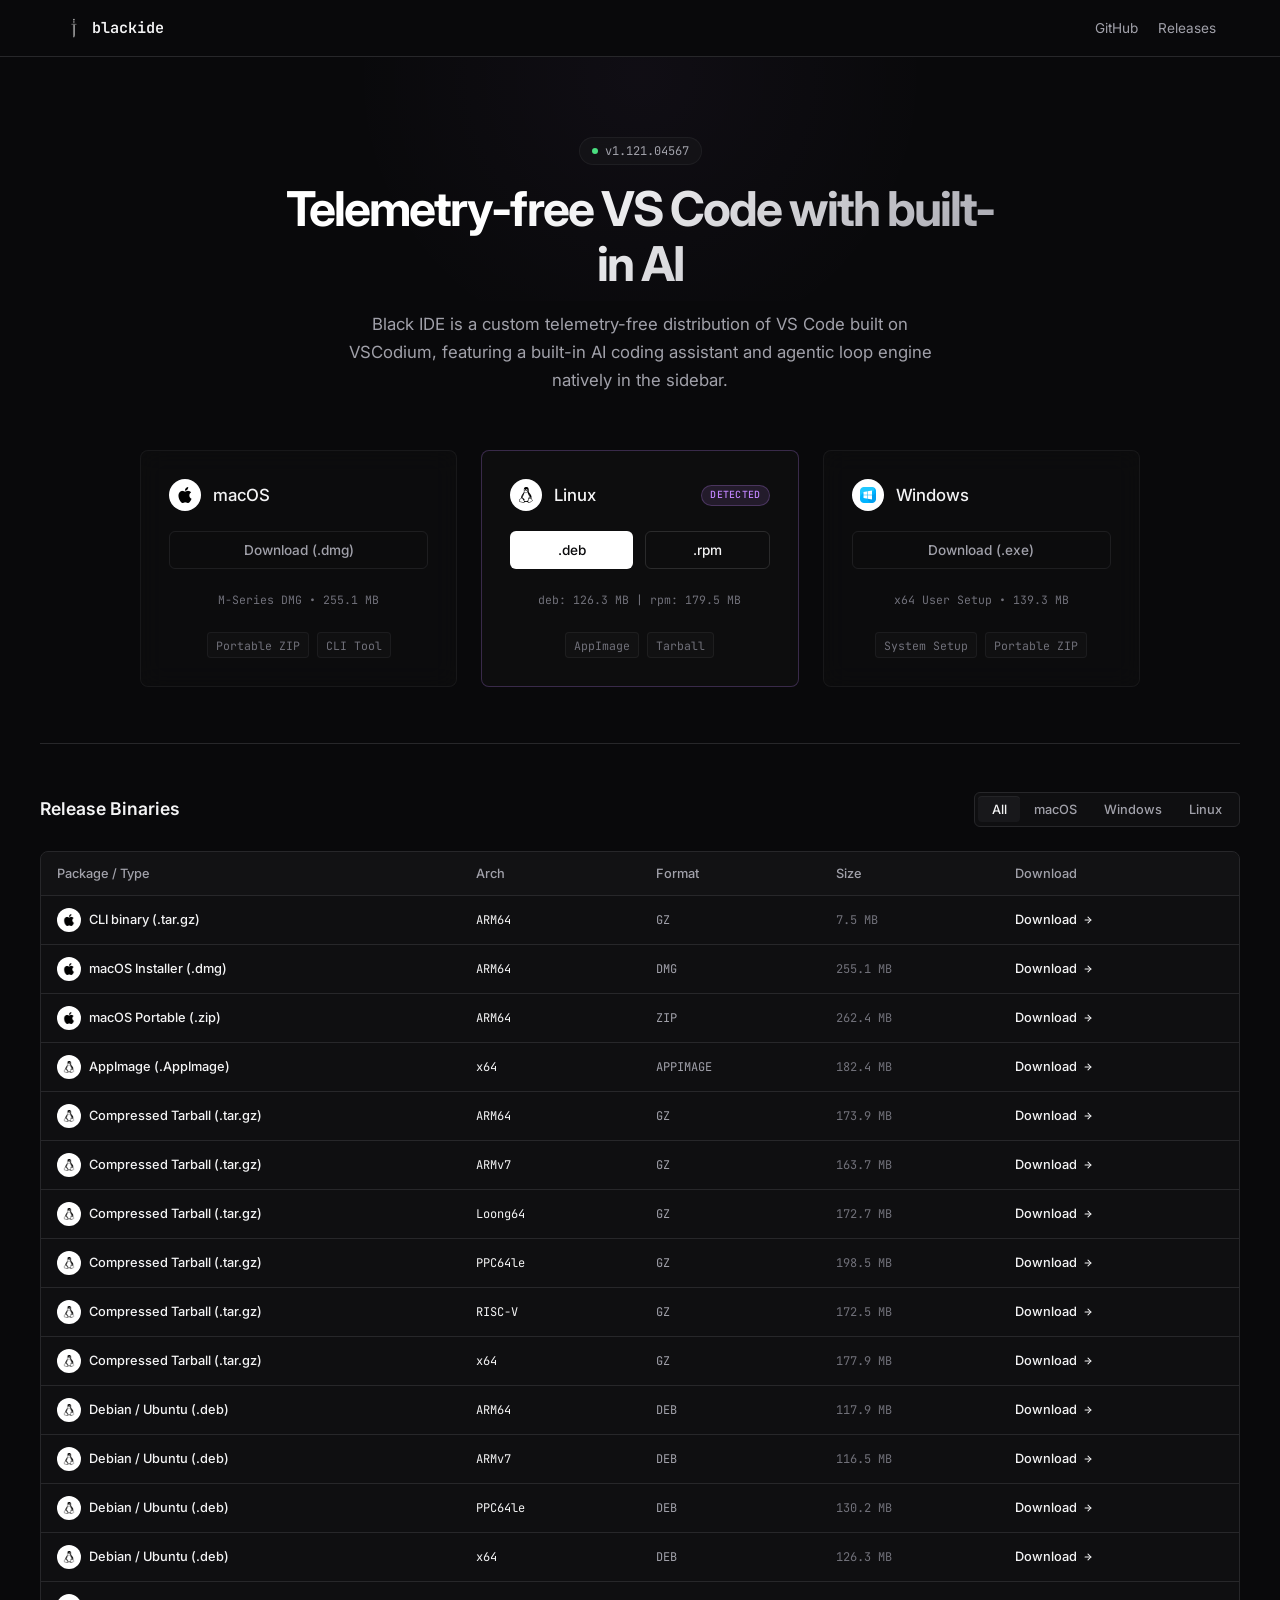
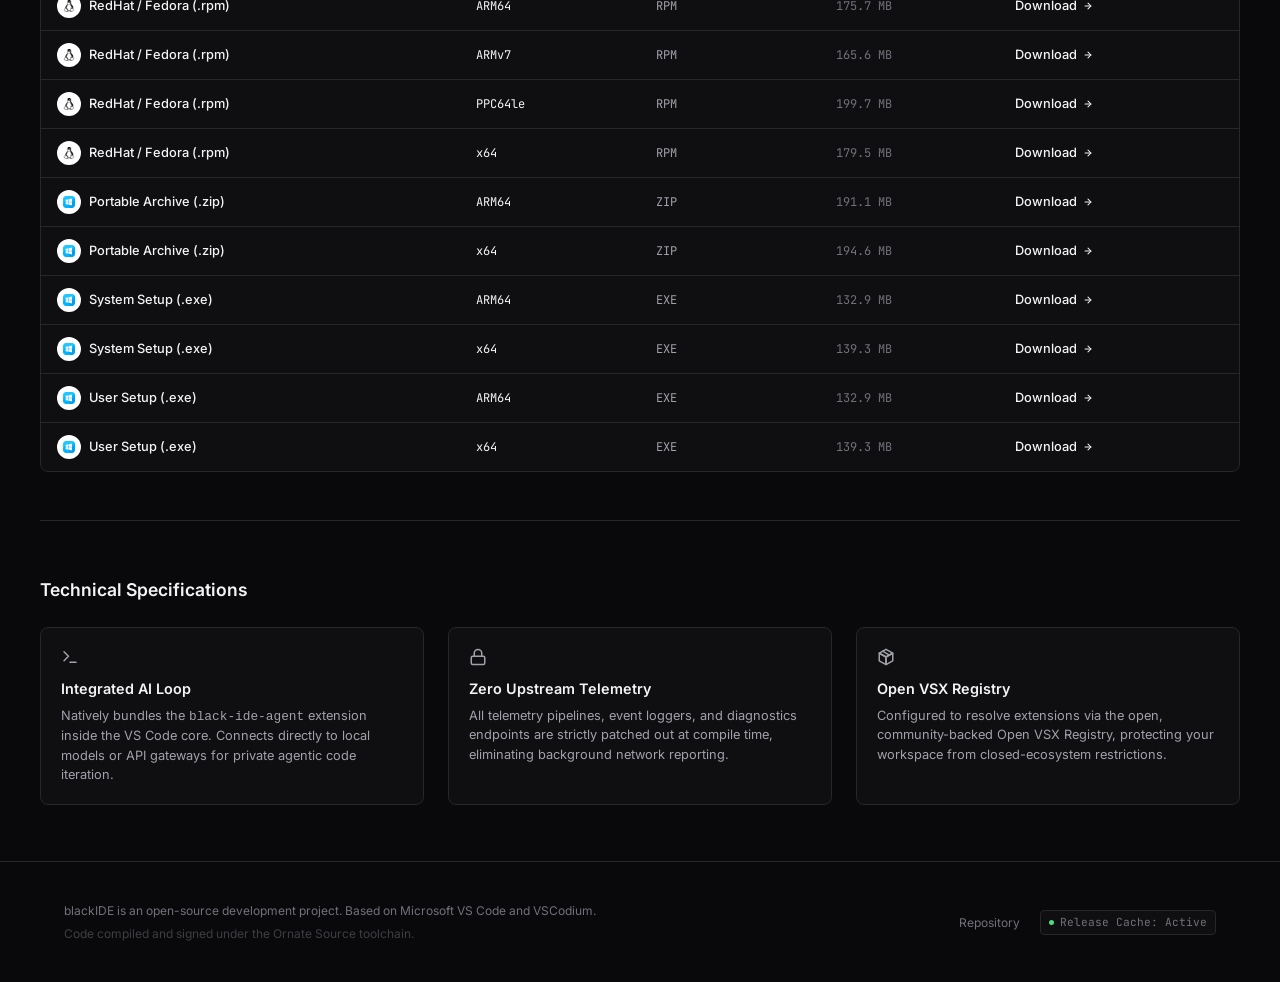
==== commit 0a50bb1d: "feat: add codium_clt icon and update platform logo styling to use unified container class" ====
--- a/index.html
+++ b/index.html
@@ -33,7 +33,7 @@
     content="https://raw.githubusercontent.com/ornate-source/blackIDE/main/config/icons/stable/codium_clt.svg">
 
   <!-- Favicon -->
-  <link rel="icon" type="image/svg+xml" href="../config/icons/stable/codium_clt.svg">
+  <link rel="icon" type="image/svg+xml" href="./icons/codium_clt.svg">
 
   <!-- Preconnect to Fonts -->
   <link rel="preconnect" href="https://fonts.googleapis.com">
@@ -622,6 +622,24 @@
       flex-shrink: 0;
     }
 
+    .table-os-icon {
+      width: 24px;
+      height: 24px;
+      border-radius: 50%;
+      background-color: #ffffff;
+      display: flex;
+      align-items: center;
+      justify-content: center;
+      flex-shrink: 0;
+    }
+
+    .table-os-icon img {
+      width: 12px;
+      height: 12px;
+      object-fit: contain;
+      display: block;
+    }
+
     .col-arch {
       font-family: var(--font-mono);
       font-size: 0.75rem;
@@ -817,7 +835,7 @@
   <header>
     <div class="container header-content">
       <a href="#" class="brand">
-        <img src="../config/icons/stable/codium_clt.svg" alt="Black IDE Logo">
+        <img src="./icons/codium_clt.svg" alt="Black IDE Logo">
         <span>blackide</span>
       </a>
       <nav>
@@ -1050,9 +1068,9 @@
 
     // SVG Logos representing platforms (Refined official shapes)
     const SVGS = {
-      macos: `<img src="./icons/apple-logo.png" alt="macOS" style="display:inline-block; vertical-align:middle; width:14px; height:14px; margin-right:6px; filter:brightness(0) invert(1);">`,
-      windows: `<img src="./icons/microsoft.png" alt="Windows" style="display:inline-block; vertical-align:middle; width:14px; height:14px; margin-right:6px;">`,
-      linux: `<img src="./icons/linux.png" alt="Linux" style="display:inline-block; vertical-align:middle; width:14px; height:14px; margin-right:6px;">`
+      macos: `<span class="table-os-icon"><img src="./icons/apple-logo.png" alt="macOS"></span>`,
+      windows: `<span class="table-os-icon"><img src="./icons/microsoft.png" alt="Windows"></span>`,
+      linux: `<span class="table-os-icon"><img src="./icons/linux.png" alt="Linux"></span>`
     };
 
     // Format bytes to MB/KB dynamically
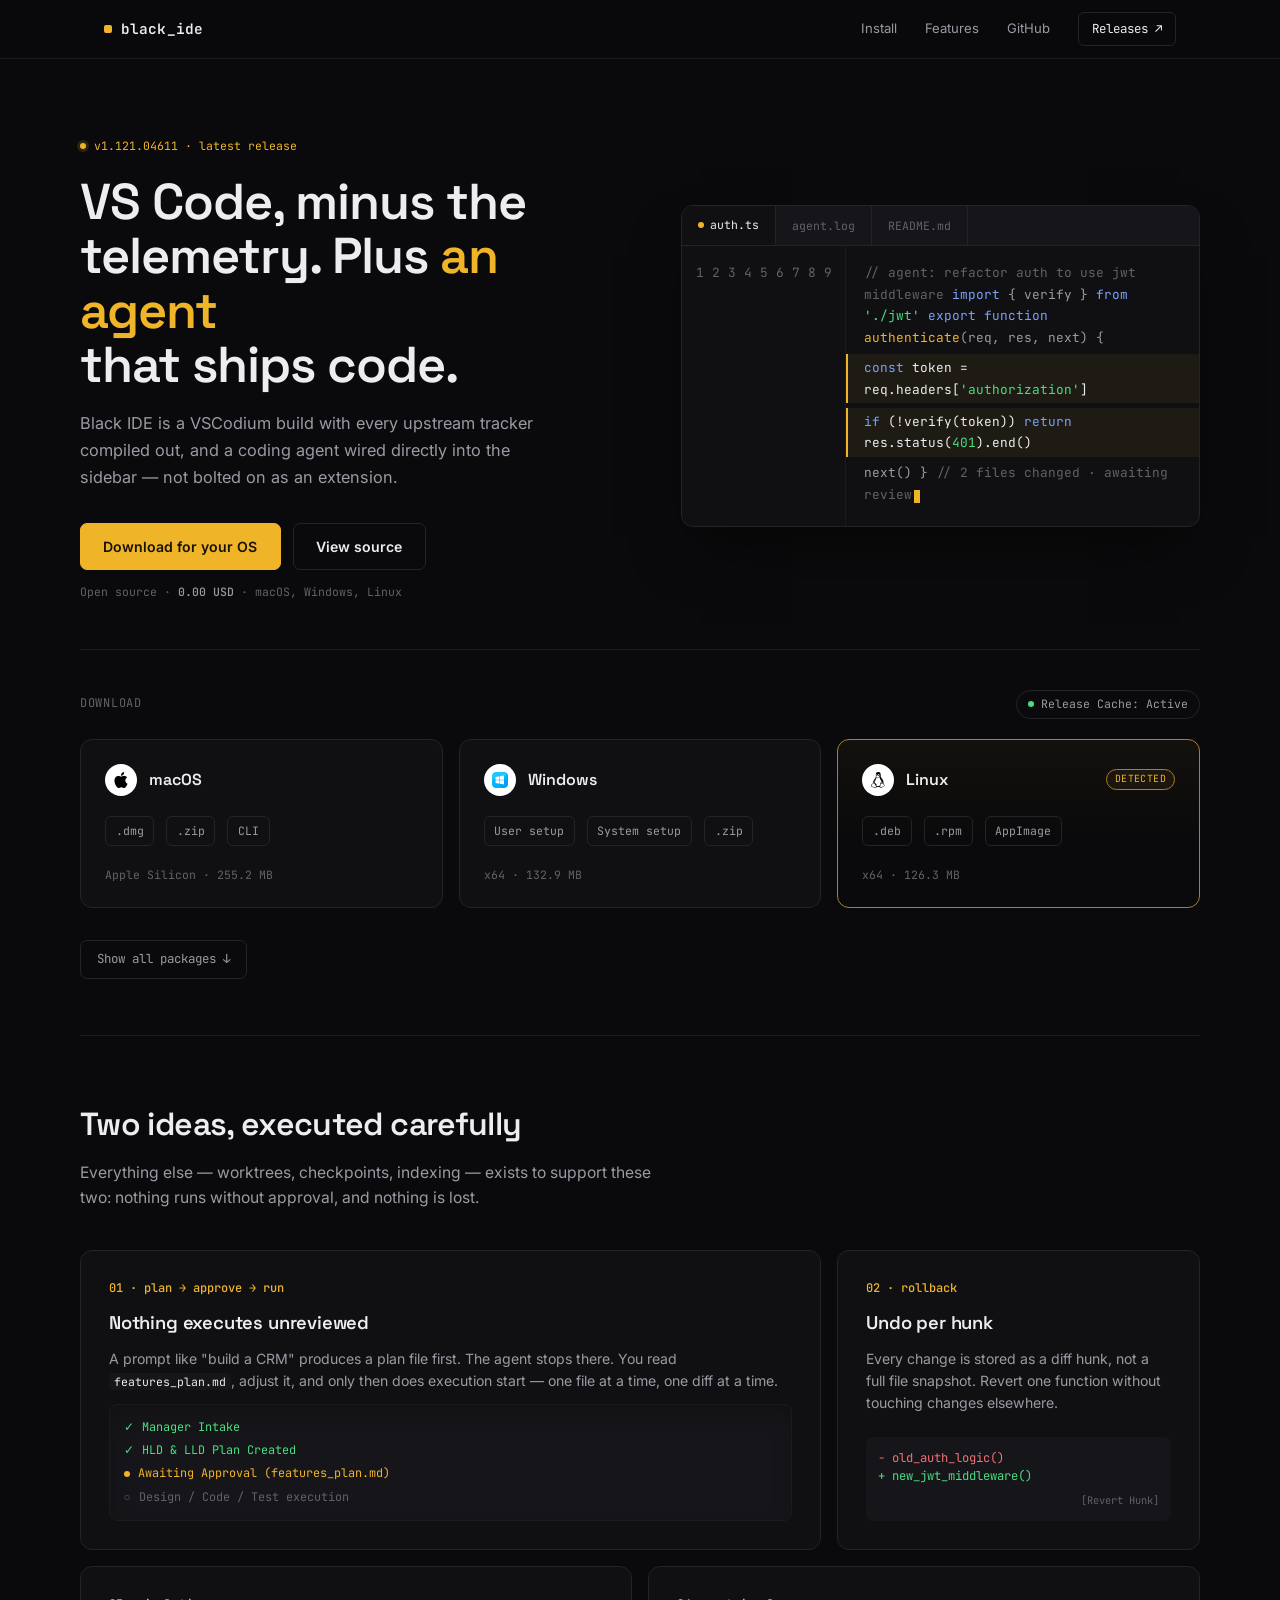
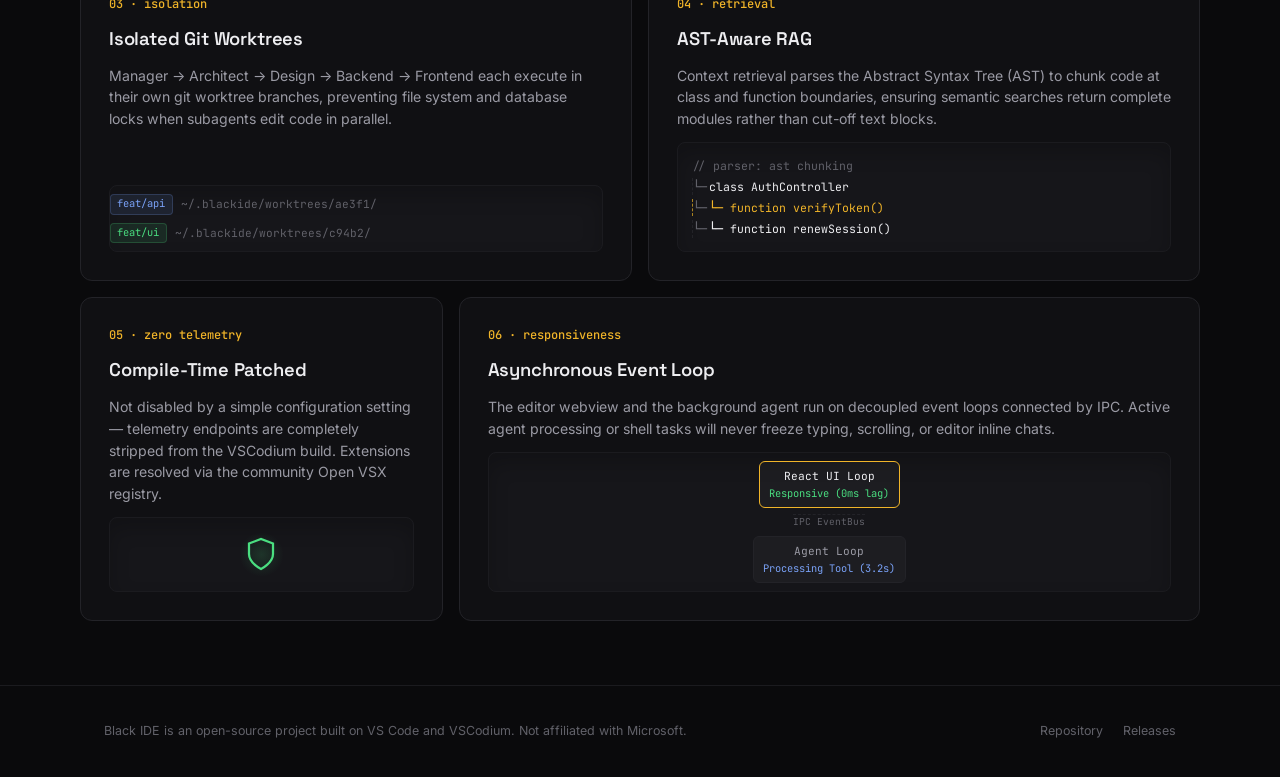
==== commit 8f4f5f89: "refactor: move styles to dedicated CSS file and extract download page into separate route" ====
--- a/index.html
+++ b/index.html
@@ -1,1570 +1,371 @@
 <!DOCTYPE html>
 <html lang="en">
-
 <head>
-  <meta charset="UTF-8">
-  <meta name="viewport" content="width=device-width, initial-scale=1.0">
-
-  <!-- Primary SEO Metadata -->
-  <title>Black IDE — Telemetry-Free VS Code & AI Agent</title>
-  <meta name="description"
-    content="Download Black IDE: A custom, telemetry-free distribution of VS Code featuring a built-in AI coding assistant and agentic loop engine. Automated installers for macOS, Windows, and Linux.">
-  <meta name="keywords"
-    content="Black IDE, download Black IDE, telemetry-free VS Code, built-in AI agent, agentic loop IDE, VSCodium download, AI code assistant, privacy IDE, download vscode telemetry free">
-  <meta name="robots" content="index, follow">
-  <link rel="canonical" href="https://ornate-source.github.io/blackIDE/">
-
-  <!-- Open Graph / Facebook -->
-  <meta property="og:type" content="website">
-  <meta property="og:url" content="https://ornate-source.github.io/blackIDE/">
-  <meta property="og:title" content="Black IDE — Telemetry-Free VS Code & AI Agent">
-  <meta property="og:description"
-    content="Download Black IDE: A custom, telemetry-free distribution of VS Code featuring a built-in AI coding assistant and agentic loop engine. Automated installers for macOS, Windows, and Linux.">
-  <meta property="og:image"
-    content="https://raw.githubusercontent.com/ornate-source/blackIDE/main/config/icons/stable/codium_clt.svg">
-
-  <!-- Twitter -->
-  <meta property="twitter:card" content="summary_large_image">
-  <meta property="twitter:url" content="https://ornate-source.github.io/blackIDE/">
-  <meta property="twitter:title" content="Black IDE — Telemetry-Free VS Code & AI Agent">
-  <meta property="twitter:description"
-    content="Download Black IDE: A custom, telemetry-free distribution of VS Code featuring a built-in AI coding assistant and agentic loop engine. Automated installers for macOS, Windows, and Linux.">
-  <meta property="twitter:image"
-    content="https://raw.githubusercontent.com/ornate-source/blackIDE/main/config/icons/stable/codium_clt.svg">
-
-  <!-- Favicon -->
-  <link rel="icon" type="image/svg+xml" href="./icons/codium_clt.svg">
-
-  <!-- Preconnect to Fonts -->
-  <link rel="preconnect" href="https://fonts.googleapis.com">
-  <link rel="preconnect" href="https://fonts.gstatic.com" crossorigin>
-  <link
-    href="https://fonts.googleapis.com/css2?family=Inter:wght@300;400;500;600;700&family=JetBrains+Mono:wght@400;500;600&display=swap"
-    rel="stylesheet">
-
-  <!-- JSON-LD Structured Data for AI & Search Engines -->
-  <script type="application/ld+json" id="json-ld-schema">
-    {
-      "@context": "https://schema.org",
-      "@type": "SoftwareApplication",
-      "name": "Black IDE",
-      "operatingSystem": "Windows, macOS, Linux",
-      "applicationCategory": "DeveloperApplication",
-      "downloadUrl": "https://github.com/ornate-source/blackIDE/releases/latest",
-      "releaseNotes": "https://github.com/ornate-source/blackIDE/releases",
-      "softwareVersion": "1.121.04567",
-      "offers": {
-        "@type": "Offer",
-        "price": "0.00",
-        "priceCurrency": "USD"
-      },
-      "description": "A custom, telemetry-free distribution of VS Code built on VSCodium, featuring a built-in AI coding assistant and agentic loop engine.",
-      "publisher": {
-        "@type": "Organization",
-        "name": "Ornate Source",
-        "url": "https://github.com/ornate-source"
-      }
+<meta charset="UTF-8">
+<meta name="viewport" content="width=device-width, initial-scale=1.0">
+<title>Black IDE — Telemetry-Free VS Code & AI Agent</title>
+<meta name="description" content="A custom, telemetry-free distribution of VS Code with a built-in AI coding agent.">
+<link rel="preconnect" href="https://fonts.googleapis.com">
+<link rel="preconnect" href="https://fonts.gstatic.com" crossorigin>
+<link href="https://fonts.googleapis.com/css2?family=Space+Grotesk:wght@500;600;700&family=Inter:wght@400;500;600&family=JetBrains+Mono:wght@400;500;600&display=swap" rel="stylesheet">
+<link rel="stylesheet" href="style.css">
+</head>
+<body>
+
+<header>
+  <div class="wrap header-row">
+    <a href="#" class="brand"><span class="brand-dot"></span>black_ide</a>
+    <nav>
+      <a href="#install">Install</a>
+      <a href="#features">Features</a>
+      <a href="https://github.com/ornate-source/blackIDE" target="_blank" rel="noopener">GitHub</a>
+      <a href="https://github.com/ornate-source/blackIDE/releases" target="_blank" rel="noopener" class="nav-cta">Releases ↗</a>
+    </nav>
+  </div>
+</header>
+
+<main>
+  <section class="hero wrap">
+    <div class="hero-grid">
+      <div class="reveal">
+        <div class="eyebrow" id="version-badge">v1.121.04567 · latest release</div>
+        <h1>VS Code, minus the<br>telemetry. Plus <em>an agent</em><br>that ships code.</h1>
+        <p class="hero-desc">Black IDE is a VSCodium build with every upstream tracker compiled out, and a coding agent wired directly into the sidebar — not bolted on as an extension.</p>
+        <div class="cta-row">
+          <a href="#install" class="btn btn-primary">Download for your OS</a>
+          <a href="https://github.com/ornate-source/blackIDE" target="_blank" rel="noopener" class="btn btn-secondary">View source</a>
+        </div>
+        <p class="cta-fine">Open source · <strong>0.00 USD</strong> · macOS, Windows, Linux</p>
+      </div>
+
+      <div class="editor reveal" style="transition-delay: 100ms;" aria-hidden="true">
+        <div class="editor-tabs">
+          <div class="tab active"><span class="tab-dot" style="background:var(--amber)"></span>auth.ts</div>
+          <div class="tab">agent.log</div>
+          <div class="tab">README.md</div>
+        </div>
+        <div class="editor-body">
+          <div class="gutter">1
+2
+3
+4
+5
+6
+7
+8
+9</div>
+          <div class="code"><span class="cm">// agent: refactor auth to use jwt middleware</span>
+<span class="kw">import</span> { verify } <span class="kw">from</span> <span class="str">'./jwt'</span>
+
+<span class="kw">export function</span> <span class="fn">authenticate</span>(req, res, next) {
+<span class="agent-line">  <span class="kw">const</span> token = req.headers[<span class="str">'authorization'</span>]</span>
+<span class="agent-line">  <span class="kw">if</span> (!verify(token)) <span class="kw">return</span> res.status(<span class="str">401</span>).end()</span>
+  next()
+}
+<span class="cm">// 2 files changed · awaiting review</span><span class="caret"></span></div>
+        </div>
+      </div>
+    </div>
+  </section>
+
+  <section class="install wrap reveal" id="install" style="transition-delay: 150ms;">
+    <div class="install-head">
+      <div class="section-label">Download</div>
+      <span class="status-pill" id="status-pill"><span class="status-dot" id="status-dot"></span><span id="status-text">Checking release channel…</span></span>
+    </div>
+
+    <div class="platform-grid" id="platform-grid">
+      <div class="platform-card" id="card-macos">
+        <div class="platform-head">
+          <div class="platform-icon"><img src="./icons/apple-logo.png" alt="macOS"></div>
+          <div class="platform-name">macOS</div>
+          <span class="badge">Detected</span>
+        </div>
+        <div class="platform-links">
+          <a class="link-chip" id="link-macos-dmg" href="#">.dmg</a>
+          <a class="link-chip" id="link-macos-zip" href="#">.zip</a>
+          <a class="link-chip" id="link-macos-cli" href="#">CLI</a>
+        </div>
+        <div class="platform-meta" id="meta-macos">Apple Silicon · —</div>
+      </div>
+
+      <div class="platform-card" id="card-windows">
+        <div class="platform-head">
+          <div class="platform-icon"><img src="./icons/microsoft.png" alt="Windows"></div>
+          <div class="platform-name">Windows</div>
+          <span class="badge">Detected</span>
+        </div>
+        <div class="platform-links">
+          <a class="link-chip" id="link-windows-user" href="#">User setup</a>
+          <a class="link-chip" id="link-windows-system" href="#">System setup</a>
+          <a class="link-chip" id="link-windows-zip" href="#">.zip</a>
+        </div>
+        <div class="platform-meta" id="meta-windows">x64 / ARM64 · —</div>
+      </div>
+
+      <div class="platform-card" id="card-linux">
+        <div class="platform-head">
+          <div class="platform-icon"><img src="./icons/linux.png" alt="Linux"></div>
+          <div class="platform-name">Linux</div>
+          <span class="badge">Detected</span>
+        </div>
+        <div class="platform-links">
+          <a class="link-chip" id="link-linux-deb" href="#">.deb</a>
+          <a class="link-chip" id="link-linux-rpm" href="#">.rpm</a>
+          <a class="link-chip" id="link-linux-appimage" href="#">AppImage</a>
+        </div>
+        <div class="platform-meta" id="meta-linux">x64 / ARM64 · —</div>
+      </div>
+    </div>
+
+    <a href="./download/index.html#downloads" class="matrix-toggle" style="text-decoration:none;">Show all packages ↓</a>
+  </section>
+
+  <section class="features wrap" id="features">
+    <div class="features-head reveal">
+      <h2>Two ideas, executed carefully</h2>
+      <p>Everything else — worktrees, checkpoints, indexing — exists to support these two: nothing runs without approval, and nothing is lost.</p>
+    </div>
+
+    <div class="feat-grid">
+      <!-- 01 Plan Approve Run -->
+      <div class="feat span-4 reveal" style="transition-delay: 0ms;">
+        <div class="feat-icon">01 · plan → approve → run</div>
+        <h3>Nothing executes unreviewed</h3>
+        <p>A prompt like "build a CRM" produces a plan file first. The agent stops there. You read <code>features_plan.md</code>, adjust it, and only then does execution start — one file at a time, one diff at a time.</p>
+        
+        <div class="feat-graphic pipeline-steps">
+          <div class="step-node done"><span>✓</span> <span>Manager Intake</span></div>
+          <div class="step-node done"><span>✓</span> <span>HLD & LLD Plan Created</span></div>
+          <div class="step-node active"><span class="pulse-dot"></span> <span>Awaiting Approval (features_plan.md)</span></div>
+          <div class="step-node"><span>○</span> <span>Design / Code / Test execution</span></div>
+        </div>
+      </div>
+
+      <!-- 02 Rollback -->
+      <div class="feat span-2 reveal" style="transition-delay: 100ms;">
+        <div class="feat-icon">02 · rollback</div>
+        <h3>Undo per hunk</h3>
+        <p>Every change is stored as a diff hunk, not a full file snapshot. Revert one function without touching changes elsewhere.</p>
+        
+        <div class="diff">
+          <span class="del">- old_auth_logic()</span><br>
+          <span class="add">+ new_jwt_middleware()</span><br>
+          <span style="color: var(--ink-mute); font-size: 0.65rem; display: block; margin-top: 0.5rem; text-align: right;">[Revert Hunk]</span>
+        </div>
+      </div>
+
+      <!-- 03 Isolation -->
+      <div class="feat span-3 reveal" style="transition-delay: 0ms;">
+        <div class="feat-icon">03 · isolation</div>
+        <h3>Isolated Git Worktrees</h3>
+        <p>Manager → Architect → Design → Backend → Frontend each execute in their own git worktree branches, preventing file system and database locks when subagents edit code in parallel.</p>
+        
+        <div class="feat-graphic branch-flow">
+          <div class="branch-line">
+            <span class="branch-badge">feat/api</span>
+            <span class="path">~/.blackide/worktrees/ae3f1/</span>
+          </div>
+          <div class="branch-line">
+            <span class="branch-badge" style="background: rgba(74,222,128,0.1); border-color: rgba(74,222,128,0.2); color: var(--green);">feat/ui</span>
+            <span class="path">~/.blackide/worktrees/c94b2/</span>
+          </div>
+        </div>
+      </div>
+
+      <!-- 04 Retrieval -->
+      <div class="feat span-3 reveal" style="transition-delay: 100ms;">
+        <div class="feat-icon">04 · retrieval</div>
+        <h3>AST-Aware RAG</h3>
+        <p>Context retrieval parses the Abstract Syntax Tree (AST) to chunk code at class and function boundaries, ensuring semantic searches return complete modules rather than cut-off text blocks.</p>
+        
+        <div class="feat-graphic ast-tree">
+          <span style="color: var(--ink-mute);">// parser: ast chunking</span>
+          <div class="ast-node">class AuthController</div>
+          <div class="ast-node match">└─ function verifyToken()</div>
+          <div class="ast-node">└─ function renewSession()</div>
+        </div>
+      </div>
+
+      <!-- 05 Zero Telemetry -->
+      <div class="feat span-2 reveal" style="transition-delay: 0ms;">
+        <div class="feat-icon">05 · zero telemetry</div>
+        <h3>Compile-Time Patched</h3>
+        <p>Not disabled by a simple configuration setting — telemetry endpoints are completely stripped from the VSCodium build. Extensions are resolved via the community Open VSX registry.</p>
+        
+        <div class="feat-graphic shield-box">
+          <div class="shield-glow"></div>
+          <svg viewBox="0 0 24 24" width="36" height="36" fill="none" stroke="var(--green)" stroke-width="1.5">
+            <path d="M12 22s8-4 8-10V5l-8-3-8 3v7c0 6 8 10 8 10z"></path>
+          </svg>
+        </div>
+      </div>
+
+      <!-- 06 Responsiveness -->
+      <div class="feat span-4 reveal" style="transition-delay: 100ms;">
+        <div class="feat-icon">06 · responsiveness</div>
+        <h3>Asynchronous Event Loop</h3>
+        <p>The editor webview and the background agent run on decoupled event loops connected by IPC. Active agent processing or shell tasks will never freeze typing, scrolling, or editor inline chats.</p>
+        
+        <div class="feat-graphic loop-box">
+          <div class="loop-node active">React UI Loop<br><span style="font-size:0.65rem; color:var(--green);">Responsive (0ms lag)</span></div>
+          <div class="loop-conn">IPC EventBus</div>
+          <div class="loop-node">Agent Loop<br><span style="font-size:0.65rem; color:var(--blue);">Processing Tool (3.2s)</span></div>
+        </div>
+      </div>
+    </div>
+  </section>
+</main>
+
+<footer>
+  <div class="wrap footer-row">
+    <div>Black IDE is an open-source project built on VS Code and VSCodium. Not affiliated with Microsoft.</div>
+    <div class="footer-links">
+      <a href="https://github.com/ornate-source/blackIDE" target="_blank" rel="noopener">Repository</a>
+      <a href="https://github.com/ornate-source/blackIDE/releases" target="_blank" rel="noopener">Releases</a>
+    </div>
+  </div>
+</footer>
+
+<script src="releases.js"></script>
+<script>
+const CONFIG = { owner: 'ornate-source', repo: 'blackIDE', fallbackVersion: '1.121.04567' };
+
+function formatSize(bytes) {
+  if (!bytes || isNaN(bytes)) return '—';
+  return (bytes / (1024 * 1024)).toFixed(1) + ' MB';
+}
+
+function getFallbackAssets(v) {
+  return [
+    { name: `Black IDE.arm64.${v}.dmg`, url: `https://github.com/${CONFIG.owner}/${CONFIG.repo}/releases/download/${v}/Black%20IDE.arm64.${v}.dmg`, size: 0, os: 'macos', arch: 'ARM64', label: 'macOS Installer (.dmg)' },
+    { name: `Black IDE-darwin-arm64-${v}.zip`, url: `https://github.com/${CONFIG.owner}/${CONFIG.repo}/releases/download/${v}/Black%20IDE-darwin-arm64-${v}.zip`, size: 0, os: 'macos', arch: 'ARM64', label: 'macOS Portable (.zip)' },
+    { name: `black ide-cli-darwin-arm64-${v}.tar.gz`, url: `https://github.com/${CONFIG.owner}/${CONFIG.repo}/releases/download/${v}/black%20ide-cli-darwin-arm64-${v}.tar.gz`, size: 0, os: 'macos', arch: 'ARM64', label: 'CLI binary (.tar.gz)' },
+    { name: `Black.IDEUserSetup-x64-${v}.exe`, url: `https://github.com/${CONFIG.owner}/${CONFIG.repo}/releases/download/${v}/Black.IDEUserSetup-x64-${v}.exe`, size: 146098897, os: 'windows', arch: 'x64', label: 'User Setup (.exe)' },
+    { name: `Black.IDEUserSetup-arm64-${v}.exe`, url: `https://github.com/${CONFIG.owner}/${CONFIG.repo}/releases/download/${v}/Black.IDEUserSetup-arm64-${v}.exe`, size: 139336630, os: 'windows', arch: 'ARM64', label: 'User Setup (.exe)' },
+    { name: `Black.IDESetup-x64-${v}.exe`, url: `https://github.com/${CONFIG.owner}/${CONFIG.repo}/releases/download/${v}/Black.IDESetup-x64-${v}.exe`, size: 146098534, os: 'windows', arch: 'x64', label: 'System Setup (.exe)' },
+    { name: `Black.IDE-win32-x64-${v}.zip`, url: `https://github.com/${CONFIG.owner}/${CONFIG.repo}/releases/download/${v}/Black.IDE-win32-x64-${v}.zip`, size: 204032718, os: 'windows', arch: 'x64', label: 'Portable Archive (.zip)' },
+    { name: `black-ide_${v}_amd64.deb`, url: `https://github.com/${CONFIG.owner}/${CONFIG.repo}/releases/download/${v}/black-ide_${v}_amd64.deb`, size: 132473488, os: 'linux', arch: 'x64', label: 'Debian / Ubuntu (.deb)' },
+    { name: `black-ide-${v}-el8.x86_64.rpm`, url: `https://github.com/${CONFIG.owner}/${CONFIG.repo}/releases/download/${v}/black-ide-${v}-el8.x86_64.rpm`, size: 188262751, os: 'linux', arch: 'x64', label: 'RedHat / Fedora (.rpm)' },
+    { name: `Black_IDE-${v}.glibc2.30-x86_64.AppImage`, url: `https://github.com/${CONFIG.owner}/${CONFIG.repo}/releases/download/${v}/Black_IDE-${v}.glibc2.30-x86_64.AppImage`, size: 191214784, os: 'linux', arch: 'x64', label: 'AppImage (.AppImage)' }
+  ];
+}
+
+function parseAsset(asset) {
+  const name = asset.name, url = asset.browser_download_url, size = asset.size;
+  if (name.endsWith('.zsync') || name.includes('-reh-')) return null;
+  let os = '';
+  if (name.includes('darwin') || name.endsWith('.dmg')) os = 'macos';
+  else if (name.includes('win32') || name.endsWith('.exe')) os = 'windows';
+  else if (name.includes('linux') || name.endsWith('.deb') || name.endsWith('.rpm') || name.endsWith('.AppImage')) os = 'linux';
+  else return null;
+  let arch = 'x64';
+  if (name.includes('arm64') || name.includes('aarch64')) arch = 'ARM64';
+  else if (name.includes('armhf') || name.includes('armv7')) arch = 'ARMv7';
+  let label = 'Binary Package';
+  if (name.endsWith('.dmg')) label = 'macOS Installer (.dmg)';
+  else if (name.endsWith('.exe') && name.includes('UserSetup')) label = 'User Setup (.exe)';
+  else if (name.endsWith('.exe') && name.includes('Setup')) label = 'System Setup (.exe)';
+  else if (name.endsWith('.zip') && os === 'windows') label = 'Portable Archive (.zip)';
+  else if (name.endsWith('.zip') && os === 'macos') label = 'macOS Portable (.zip)';
+  else if (name.endsWith('.deb')) label = 'Debian / Ubuntu (.deb)';
+  else if (name.endsWith('.rpm')) label = 'RedHat / Fedora (.rpm)';
+  else if (name.endsWith('.AppImage')) label = 'AppImage (.AppImage)';
+  else if (name.endsWith('.tar.gz')) label = 'Compressed Tarball (.tar.gz)';
+  return { name, url, size, os, arch, label };
+}
+
+function getOS() {
+  const platform = (navigator.userAgentData?.platform || navigator.platform || '').toLowerCase();
+  const userAgent = navigator.userAgent.toLowerCase();
+
+  if (platform.includes('mac') || userAgent.includes('mac') || userAgent.includes('iphone') || userAgent.includes('ipad')) return 'macos';
+  if (platform.includes('win') || userAgent.includes('win')) return 'windows';
+  if (platform.includes('linux') || userAgent.includes('linux')) return 'linux';
+  return 'other';
+}
+
+function updateCard(os, assets, els) {
+  const grouped = assets.filter(a => a.os === os);
+  if (!grouped.length) return;
+  els.forEach(([id, matcher, metaFn]) => {
+    const el = document.getElementById(id);
+    if (!el) return;
+    const found = grouped.find(matcher) || grouped[0];
+    el.href = found.url;
+    if (metaFn) document.getElementById(metaFn[0]).textContent = metaFn[1](found);
+  });
+}
+
+async function init() {
+  let assets = [];
+  let version = CONFIG.fallbackVersion;
+  let live = false;
+  let isLocal = false;
+
+  try {
+    let data;
+    if (window.LATEST_RELEASE) {
+      data = window.LATEST_RELEASE;
+      live = true;
+      isLocal = true;
+    } else {
+      const res = await fetch(`https://api.github.com/repos/${CONFIG.owner}/${CONFIG.repo}/releases/latest`);
+      if (!res.ok) throw new Error('bad status');
+      data = await res.json();
+      live = true;
     }
-
-  </script>
-
-  <style>
-    /* CSS Variables: Monochromatic Zinc Developer Theme */
-    :root {
-      --bg-primary: #09090b;
-      /* zinc-950 */
-      --bg-secondary: #0f0f11;
-      /* custom container bg */
-      --bg-code: #18181b;
-      /* zinc-900 */
-      --border-color: #27272a;
-      /* zinc-800 */
-      --border-hover: #3f3f46;
-      /* zinc-700 */
-      --text-primary: #f4f4f5;
-      /* zinc-100 */
-      --text-secondary: #a1a1aa;
-      /* zinc-400 */
-      --text-muted: #71717a;
-      /* zinc-500 */
-
-      --accent: #ffffff;
-      --accent-muted: #e4e4e7;
-      --accent-purple: #c084fc;
-      /* subtle developer purple */
-      --accent-green: #4ade80;
-      /* terminal green */
-
-      --font-sans: 'Inter', -apple-system, BlinkMacSystemFont, "Segoe UI", Roboto, sans-serif;
-      --font-mono: 'JetBrains Mono', 'Fira Code', 'SF Mono', monospace;
-
-      --radius-sm: 4px;
-      --radius-md: 6px;
-      --radius-lg: 8px;
-      --max-width: 1200px;
+    version = data.tag_name || version;
+    (data.assets || []).forEach(a => { const p = parseAsset(a); if (p) assets.push(p); });
+  } catch (e) { /* fall through to offline assets below */ }
+
+  if (!assets.length) assets = getFallbackAssets(version);
+
+  document.getElementById('version-badge').textContent = `v${version} · latest release`;
+  const dot = document.getElementById('status-dot');
+  const text = document.getElementById('status-text');
+  if (live) { text.textContent = isLocal ? 'Release Cache: Active' : 'Live from GitHub releases'; }
+  else { dot.classList.add('warn'); text.textContent = 'Offline cache — showing last known links'; }
+
+  
+
+  updateCard('macos', assets, [
+    ['link-macos-dmg', a => a.name.endsWith('.dmg'), ['meta-macos', a => `Apple Silicon · ${formatSize(a.size)}`]],
+    ['link-macos-zip', a => a.name.endsWith('.zip')],
+    ['link-macos-cli', a => a.name.includes('-cli-')]
+  ]);
+  updateCard('windows', assets, [
+    ['link-windows-user', a => a.name.includes('UserSetup'), ['meta-windows', a => `x64 · ${formatSize(a.size)}`]],
+    ['link-windows-system', a => a.name.includes('Setup') && !a.name.includes('UserSetup')],
+    ['link-windows-zip', a => a.name.endsWith('.zip')]
+  ]);
+  updateCard('linux', assets, [
+    ['link-linux-deb', a => a.name.endsWith('.deb'), ['meta-linux', a => `x64 · ${formatSize(a.size)}`]],
+    ['link-linux-rpm', a => a.name.endsWith('.rpm')],
+    ['link-linux-appimage', a => a.name.endsWith('.AppImage')]
+  ]);
+
+  const userOS = getOS();
+  if (userOS !== 'other') {
+    const card = document.getElementById(`card-${userOS}`);
+    if (card) card.classList.add('detected');
+  }
+}
+
+
+
+// Scroll Reveal Observer
+const observer = new IntersectionObserver((entries) => {
+  entries.forEach(entry => {
+    if (entry.isIntersecting) {
+      entry.target.classList.add('visible');
     }
-
-    /* Reset & Base Styles */
-    * {
-      box-sizing: border-box;
-      margin: 0;
-      padding: 0;
-    }
-
-    body {
-      background-color: var(--bg-primary);
-      color: var(--text-primary);
-      font-family: var(--font-sans);
-      line-height: 1.5;
-      -webkit-font-smoothing: antialiased;
-      overflow-y: scroll;
-    }
-
-    /* Scrollbar */
-    ::-webkit-scrollbar {
-      width: 6px;
-      height: 6px;
-    }
-
-    ::-webkit-scrollbar-track {
-      background: var(--bg-primary);
-    }
-
-    ::-webkit-scrollbar-thumb {
-      background: var(--border-color);
-      border-radius: var(--radius-sm);
-    }
-
-    ::-webkit-scrollbar-thumb:hover {
-      background: var(--border-hover);
-    }
-
-    /* Selection */
-    ::selection {
-      background-color: rgba(255, 255, 255, 0.15);
-      color: #fff;
-    }
-
-    .container {
-      max-width: var(--max-width);
-      margin: 0 auto;
-      padding: 0 1.5rem;
-    }
-
-    /* Header Link Bar */
-    header {
-      border-bottom: 1px solid var(--border-color);
-      background-color: var(--bg-primary);
-      position: sticky;
-      top: 0;
-      z-index: 100;
-    }
-
-    .header-content {
-      display: flex;
-      justify-content: space-between;
-      align-items: center;
-      height: 56px;
-    }
-
-    .brand {
-      display: flex;
-      align-items: center;
-      gap: 0.5rem;
-      text-decoration: none;
-      color: var(--text-primary);
-      font-family: var(--font-mono);
-      font-size: 0.95rem;
-      font-weight: 600;
-    }
-
-    .brand img {
-      width: 20px;
-      height: 20px;
-    }
-
-    .brand .brand-sep {
-      color: var(--text-muted);
-      font-weight: 400;
-    }
-
-    .brand .brand-sub {
-      color: var(--text-secondary);
-      font-weight: 500;
-    }
-
-    nav {
-      display: flex;
-      gap: 1.25rem;
-    }
-
-    nav a {
-      color: var(--text-secondary);
-      text-decoration: none;
-      font-size: 0.85rem;
-      transition: color 0.15s;
-    }
-
-    nav a:hover {
-      color: var(--text-primary);
-    }
-
-    /* Hero Section */
-    .hero {
-      padding: 5rem 0 3.5rem 0;
-      position: relative;
-      overflow: hidden;
-      display: flex;
-      justify-content: center;
-    }
-
-    .hero::before {
-      content: '';
-      position: absolute;
-      top: -30%;
-      left: 50%;
-      transform: translateX(-50%);
-      width: 700px;
-      height: 450px;
-      background: radial-gradient(circle, rgba(192, 132, 252, 0.04) 0%, rgba(9, 9, 11, 0) 70%);
-      pointer-events: none;
-      z-index: 0;
-    }
-
-    .hero-container {
-      display: flex;
-      flex-direction: column;
-      align-items: center;
-      text-align: center;
-      gap: 1rem;
-      position: relative;
-      z-index: 1;
-      width: 100%;
-    }
-
-    .version-tag {
-      display: inline-flex;
-      align-items: center;
-      gap: 0.4rem;
-      background-color: rgba(24, 24, 27, 0.6);
-      border: 1px solid rgba(255, 255, 255, 0.05);
-      border-radius: 20px;
-      padding: 0.25rem 0.75rem;
-      font-family: var(--font-mono);
-      font-size: 0.75rem;
-      color: var(--text-secondary);
-      backdrop-filter: blur(8px);
-      -webkit-backdrop-filter: blur(8px);
-    }
-
-    .version-tag-dot {
-      width: 6px;
-      height: 6px;
-      background-color: var(--accent-green);
-      border-radius: 50%;
-    }
-
-    .hero-title {
-      font-size: 3rem;
-      font-weight: 700;
-      letter-spacing: -0.04em;
-      line-height: 1.15;
-      background: linear-gradient(135deg, #ffffff 30%, #a1a1aa 100%);
-      -webkit-background-clip: text;
-      -webkit-text-fill-color: transparent;
-      max-width: 720px;
-      margin: 0 auto;
-    }
-
-    .hero-desc {
-      font-size: 1.05rem;
-      color: var(--text-secondary);
-      max-width: 600px;
-      line-height: 1.65;
-      margin: 0.25rem auto 0 auto;
-    }
-
-    /* Three Column Platform Download Grid */
-    .install-grid {
-      display: grid;
-      grid-template-columns: repeat(3, 1fr);
-      gap: 1.5rem;
-      margin: 2.5rem auto 0 auto;
-      width: 100%;
-      max-width: 1000px;
-    }
-
-    @media (max-width: 900px) {
-      .install-grid {
-        grid-template-columns: 1fr;
-        max-width: 420px;
-        margin: 2rem auto 0 auto;
-      }
-    }
-
-    @media (max-width: 768px) {
-      .hero-title {
-        font-size: 2.25rem;
-      }
-    }
-
-    /* Platform CTA Cards (Glassmorphism & Depth) */
-    .cta-card {
-      background: rgba(15, 15, 17, 0.55);
-      backdrop-filter: blur(12px);
-      -webkit-backdrop-filter: blur(12px);
-      border: 1px solid rgba(255, 255, 255, 0.05);
-      border-radius: var(--radius-lg);
-      padding: 1.75rem;
-      display: flex;
-      flex-direction: column;
-      justify-content: space-between;
-      gap: 1.25rem;
-      min-height: 220px;
-      transition: border-color 0.25s cubic-bezier(0.4, 0, 0.2, 1),
-        box-shadow 0.25s cubic-bezier(0.4, 0, 0.2, 1),
-        transform 0.25s cubic-bezier(0.4, 0, 0.2, 1);
-    }
-
-    .cta-card:hover {
-      transform: translateY(-2px);
-      border-color: rgba(255, 255, 255, 0.12);
-      box-shadow: 0 12px 30px rgba(0, 0, 0, 0.5), 0 0 1px rgba(255, 255, 255, 0.1);
-    }
-
-    .cta-card.highlighted {
-      border-color: rgba(192, 132, 252, 0.25);
-      background: rgba(15, 15, 17, 0.75);
-    }
-
-    .cta-card.highlighted:hover {
-      border-color: rgba(192, 132, 252, 0.45);
-    }
-
-    .cta-card-header {
-      display: flex;
-      align-items: center;
-      gap: 0.75rem;
-      width: 100%;
-    }
-
-    .badge-detected {
-      background: rgba(192, 132, 252, 0.12);
-      border: 1px solid rgba(192, 132, 252, 0.25);
-      color: var(--accent-purple);
-      font-size: 0.62rem;
-      font-family: var(--font-mono);
-      padding: 0.15rem 0.5rem;
-      border-radius: 20px;
-      margin-left: auto;
-      font-weight: 500;
-      letter-spacing: 0.03em;
-      text-transform: uppercase;
-      display: none;
-    }
-
-    .cta-card-icon {
-      width: 32px;
-      height: 32px;
-      border-radius: 50%;
-      background-color: #ffffff;
-      display: flex;
-      align-items: center;
-      justify-content: center;
-      transition: opacity 0.2s;
-    }
-
-    .cta-card:hover .cta-card-icon {
-      opacity: 0.9;
-    }
-
-    .os-icon-img {
-      width: 16px;
-      height: 16px;
-      object-fit: contain;
-      display: block;
-    }
-
-    .cta-card-title {
-      font-family: var(--font-sans);
-      font-size: 1.05rem;
-      font-weight: 500;
-      letter-spacing: -0.01em;
-      color: var(--text-primary);
-    }
-
-    .linux-btn-group {
-      display: flex;
-      gap: 0.75rem;
-      width: 100%;
-    }
-
-    .btn-half {
-      flex: 1;
-    }
-
-    /* Monochromatic Sleek CTA Buttons */
-    .btn-download {
-      display: flex;
-      align-items: center;
-      justify-content: center;
-      gap: 0.5rem;
-      font-family: var(--font-sans);
-      font-size: 0.85rem;
-      font-weight: 500;
-      text-decoration: none;
-      height: 38px;
-      border-radius: var(--radius-md);
-      transition: all 0.2s cubic-bezier(0.4, 0, 0.2, 1);
-      cursor: pointer;
-      width: 100%;
-      background-color: transparent;
-      border: 1px solid rgba(255, 255, 255, 0.08);
-      color: var(--text-secondary);
-    }
-
-    .btn-download:hover {
-      border-color: rgba(255, 255, 255, 0.2);
-      color: #ffffff;
-      background-color: rgba(255, 255, 255, 0.03);
-    }
-
-    .btn-download:active {
-      transform: scale(0.98);
-    }
-
-    /* Highlighted / Recommended OS Button Style (Solid White) */
-    .cta-card.highlighted .btn-download,
-    .cta-card.highlighted #btn-linux-deb {
-      background-color: #ffffff;
-      border: none;
-      color: #09090b;
-      font-weight: 500;
-    }
-
-    .cta-card.highlighted .btn-download:hover,
-    .cta-card.highlighted #btn-linux-deb:hover {
-      background-color: #e4e4e7;
-    }
-
-    /* Keep secondary Linux RPM button as outline even when card is highlighted */
-    .cta-card.highlighted #btn-linux-rpm {
-      background-color: transparent;
-      border: 1px solid rgba(255, 255, 255, 0.12);
-      color: var(--text-primary);
-    }
-
-    .cta-card.highlighted #btn-linux-rpm:hover {
-      border-color: rgba(255, 255, 255, 0.25);
-      background-color: rgba(255, 255, 255, 0.03);
-    }
-
-    .cta-meta {
-      font-size: 0.72rem;
-      color: var(--text-muted);
-      text-align: center;
-      font-family: var(--font-mono);
-      margin-top: 0.1rem;
-    }
-
-    /* Capsule Tag-Style Sublinks */
-    .cta-links {
-      display: flex;
-      justify-content: center;
-      gap: 0.5rem;
-      font-size: 0.72rem;
-      font-family: var(--font-mono);
-      margin-top: 0.25rem;
-    }
-
-    .cta-links a {
-      background: rgba(255, 255, 255, 0.02);
-      border: 1px solid rgba(255, 255, 255, 0.05);
-      color: var(--text-muted);
-      padding: 0.2rem 0.5rem;
-      border-radius: var(--radius-sm);
-      text-decoration: none;
-      transition: all 0.15s;
-    }
-
-    .cta-links a:hover {
-      background: rgba(255, 255, 255, 0.05);
-      border-color: rgba(255, 255, 255, 0.12);
-      color: var(--text-secondary);
-    }
-
-    .cta-meta span {
-      color: var(--text-muted);
-    }
-
-    /* Status Banner warning */
-    .status-banner {
-      display: none;
-      background-color: rgba(243, 156, 18, 0.05);
-      border: 1px solid rgba(243, 156, 18, 0.2);
-      color: #f39c12;
-      padding: 0.6rem 1rem;
-      border-radius: var(--radius-md);
-      font-size: 0.75rem;
-      font-family: var(--font-mono);
-      align-items: center;
-      justify-content: center;
-      gap: 0.5rem;
-      margin: 0 auto;
-      max-width: 600px;
-    }
-
-    .status-banner a {
-      color: var(--text-primary);
-      text-decoration: underline;
-    }
-
-    /* Installer Matrix Area */
-    .installer-matrix {
-      padding: 3rem 0;
-      border-top: 1px solid var(--border-color);
-    }
-
-    .matrix-header {
-      display: flex;
-      justify-content: space-between;
-      align-items: center;
-      margin-bottom: 1.5rem;
-      flex-wrap: wrap;
-      gap: 1rem;
-    }
-
-    .matrix-title {
-      font-size: 1.1rem;
-      font-weight: 600;
-      color: var(--text-primary);
-    }
-
-    /* Live Filters Tabs */
-    .filter-tabs {
-      display: flex;
-      background-color: var(--bg-secondary);
-      border: 1px solid var(--border-color);
-      padding: 0.2rem;
-      border-radius: var(--radius-md);
-    }
-
-    .filter-tab {
-      background: none;
-      border: none;
-      color: var(--text-secondary);
-      font-family: var(--font-sans);
-      font-size: 0.8rem;
-      font-weight: 500;
-      padding: 0.35rem 0.85rem;
-      border-radius: var(--radius-sm);
-      cursor: pointer;
-      transition: color 0.15s, background-color 0.15s;
-    }
-
-    .filter-tab:hover {
-      color: var(--text-primary);
-    }
-
-    .filter-tab.active {
-      background-color: var(--bg-code);
-      color: var(--text-primary);
-      box-shadow: inset 0 1px 0 rgba(255, 255, 255, 0.05);
-    }
-
-    /* Unified Matrix Table */
-    .table-container {
-      border: 1px solid var(--border-color);
-      border-radius: var(--radius-lg);
-      background-color: var(--bg-secondary);
-      overflow-x: auto;
-    }
-
-    table {
-      width: 100%;
-      border-collapse: collapse;
-      text-align: left;
-      font-size: 0.8rem;
-    }
-
-    th {
-      background-color: rgba(24, 24, 27, 0.4);
-      color: var(--text-secondary);
-      font-weight: 500;
-      padding: 0.75rem 1rem;
-      border-bottom: 1px solid var(--border-color);
-      font-family: var(--font-sans);
-    }
-
-    td {
-      padding: 0.75rem 1rem;
-      border-bottom: 1px solid var(--border-color);
-      vertical-align: middle;
-    }
-
-    tr:last-child td {
-      border-bottom: none;
-    }
-
-    tr:hover td {
-      background-color: rgba(255, 255, 255, 0.01);
-    }
-
-    .col-platform {
-      display: flex;
-      align-items: center;
-      gap: 0.5rem;
-      font-weight: 500;
-    }
-
-    .col-platform svg {
-      color: var(--text-secondary);
-      flex-shrink: 0;
-    }
-
-    .table-os-icon {
-      width: 24px;
-      height: 24px;
-      border-radius: 50%;
-      background-color: #ffffff;
-      display: flex;
-      align-items: center;
-      justify-content: center;
-      flex-shrink: 0;
-    }
-
-    .table-os-icon img {
-      width: 12px;
-      height: 12px;
-      object-fit: contain;
-      display: block;
-    }
-
-    .col-arch {
-      font-family: var(--font-mono);
-      font-size: 0.75rem;
-    }
-
-    .col-format {
-      font-family: var(--font-mono);
-      font-size: 0.75rem;
-      color: var(--text-secondary);
-    }
-
-    .col-size {
-      font-family: var(--font-mono);
-      font-size: 0.75rem;
-      color: var(--text-muted);
-    }
-
-    .col-link a {
-      color: var(--text-primary);
-      text-decoration: none;
-      font-weight: 500;
-      display: inline-flex;
-      align-items: center;
-      gap: 0.25rem;
-      transition: color 0.15s;
-    }
-
-    .col-link a:hover {
-      color: var(--accent-purple);
-      text-decoration: underline;
-    }
-
-    /* Verification link */
-    .col-verify a {
-      color: var(--text-muted);
-      text-decoration: none;
-      font-family: var(--font-mono);
-      font-size: 0.7rem;
-    }
-
-    .col-verify a:hover {
-      color: var(--text-secondary);
-      text-decoration: underline;
-    }
-
-    .placeholder-row {
-      text-align: center;
-      color: var(--text-muted);
-      padding: 3rem 0;
-    }
-
-    /* Features Grid */
-    .features-section {
-      padding: 3.5rem 0;
-      border-top: 1px solid var(--border-color);
-    }
-
-    .features-title {
-      font-size: 1.1rem;
-      font-weight: 600;
-      margin-bottom: 1.5rem;
-      color: var(--text-primary);
-    }
-
-    .features-grid {
-      display: grid;
-      grid-template-columns: repeat(3, 1fr);
-      gap: 1.5rem;
-    }
-
-    @media (max-width: 768px) {
-      .features-grid {
-        grid-template-columns: 1fr;
-        gap: 1.25rem;
-      }
-    }
-
-    .feature-card {
-      border: 1px solid var(--border-color);
-      background-color: var(--bg-secondary);
-      border-radius: var(--radius-lg);
-      padding: 1.25rem;
-    }
-
-    .feature-icon-wrapper {
-      color: var(--text-secondary);
-      margin-bottom: 0.75rem;
-      display: flex;
-      align-items: center;
-    }
-
-    .feature-name {
-      font-size: 0.9rem;
-      font-weight: 600;
-      margin-bottom: 0.4rem;
-      color: var(--text-primary);
-    }
-
-    .feature-desc {
-      font-size: 0.8rem;
-      color: var(--text-secondary);
-      line-height: 1.5;
-    }
-
-    /* Footer */
-    footer {
-      border-top: 1px solid var(--border-color);
-      padding: 2.5rem 0;
-      color: var(--text-muted);
-      font-size: 0.75rem;
-    }
-
-    .footer-content {
-      display: flex;
-      justify-content: space-between;
-      align-items: center;
-      flex-wrap: wrap;
-      gap: 1.5rem;
-    }
-
-    .footer-left {
-      display: flex;
-      flex-direction: column;
-      gap: 0.35rem;
-    }
-
-    .footer-links {
-      display: flex;
-      align-items: center;
-      gap: 1.25rem;
-    }
-
-    .footer-links a {
-      color: var(--text-muted);
-      text-decoration: none;
-      transition: color 0.15s;
-    }
-
-    .footer-links a:hover {
-      color: var(--text-secondary);
-    }
-
-    .api-status {
-      display: inline-flex;
-      align-items: center;
-      gap: 0.35rem;
-      background-color: var(--bg-secondary);
-      border: 1px solid var(--border-color);
-      padding: 0.2rem 0.5rem;
-      border-radius: var(--radius-sm);
-      font-family: var(--font-mono);
-      font-size: 0.7rem;
-    }
-
-    .api-status-dot {
-      width: 5px;
-      height: 5px;
-      border-radius: 50%;
-      background-color: var(--accent-green);
-    }
-
-    .api-status-dot.fallback {
-      background-color: #f39c12;
-    }
-
-    /* Spinner */
-    .spinner-sm {
-      border: 1.5px solid rgba(0, 0, 0, 0.1);
-      border-left-color: currentColor;
-      border-radius: 50%;
-      width: 14px;
-      height: 14px;
-      animation: spin 0.8s linear infinite;
-      display: inline-block;
-    }
-
-    @keyframes spin {
-      0% {
-        transform: rotate(0deg);
-      }
-
-      100% {
-        transform: rotate(360deg);
-      }
-    }
-
-  </style>
-</head>
-
-<body>
-
-  <!-- Header Link Bar -->
-  <header>
-    <div class="container header-content">
-      <a href="#" class="brand">
-        <img src="./icons/codium_clt.svg" alt="Black IDE Logo">
-        <span>blackide</span>
-      </a>
-      <nav>
-        <a href="https://github.com/ornate-source/blackIDE" target="_blank" rel="noopener">GitHub</a>
-        <a href="https://github.com/ornate-source/blackIDE/releases" target="_blank" rel="noopener">Releases</a>
-      </nav>
-    </div>
-  </header>
-
-  <main>
-    <!-- Hero Context -->
-    <section class="hero container">
-      <div class="hero-container">
-        <!-- Version Info badge -->
-        <div class="version-tag">
-          <span class="version-tag-dot"></span>
-          <span id="detected-version">v1.121.04567</span>
-        </div>
-
-        <h1 class="hero-title">Telemetry-free VS Code with built-in AI</h1>
-        <p class="hero-desc">
-          Black IDE is a custom telemetry-free distribution of VS Code built on VSCodium, featuring a built-in AI coding
-          assistant and agentic loop engine natively in the sidebar.
-        </p>
-
-        <!-- Status warning banner -->
-        <div class="status-banner" id="status-banner">
-          <span>⚠️ Using offline cache links for version <strong id="fallback-tag">v1.121.04567</strong> due to API
-            limits.</span>
-          <a href="https://github.com/ornate-source/blackIDE/releases/latest" target="_blank" rel="noopener">View GitHub
-            Release</a>
-        </div>
-
-        <!-- Three Column Platform Download Grid -->
-        <div class="install-grid">
-          <!-- macOS Card -->
-          <div class="cta-card" id="cta-card-macos">
-            <div class="cta-card-header">
-              <span class="cta-card-icon">
-                <img src="./icons/apple-logo.png" alt="macOS" class="os-icon-img macos-icon">
-              </span>
-              <h3 class="cta-card-title">macOS</h3>
-              <span class="badge-detected" id="badge-detected-macos">Detected</span>
-            </div>
-            <a id="btn-macos" class="btn-download" href="https://github.com/ornate-source/blackIDE/releases">
-              <span class="spinner-sm" id="spinner-macos"></span>
-              <span>Download (.dmg)</span>
-            </a>
-            <div class="cta-meta" id="meta-macos">
-              M-Series (ARM64)
-            </div>
-            <div class="cta-links">
-              <a id="link-macos-zip" href="https://github.com/ornate-source/blackIDE/releases">Portable ZIP</a>
-              <a id="link-macos-cli" href="https://github.com/ornate-source/blackIDE/releases">CLI Tool</a>
-            </div>
-          </div>
-
-          <!-- Linux Card -->
-          <div class="cta-card" id="cta-card-linux">
-            <div class="cta-card-header">
-              <span class="cta-card-icon">
-                <img src="./icons/linux.png" alt="Linux" class="os-icon-img">
-              </span>
-              <h3 class="cta-card-title">Linux</h3>
-              <span class="badge-detected" id="badge-detected-linux">Detected</span>
-            </div>
-            <div class="linux-btn-group">
-              <a id="btn-linux-deb" class="btn-download btn-half"
-                href="https://github.com/ornate-source/blackIDE/releases">
-                <span class="spinner-sm" id="spinner-linux-deb"></span>
-                <span>.deb</span>
-              </a>
-              <a id="btn-linux-rpm" class="btn-download btn-half"
-                href="https://github.com/ornate-source/blackIDE/releases">
-                <span class="spinner-sm" id="spinner-linux-rpm"></span>
-                <span>.rpm</span>
-              </a>
-            </div>
-            <div class="cta-meta" id="meta-linux">
-              x64 / ARM64
-            </div>
-            <div class="cta-links">
-              <a id="link-linux-appimage" href="https://github.com/ornate-source/blackIDE/releases">AppImage</a>
-              <a id="link-linux-tar" href="https://github.com/ornate-source/blackIDE/releases">Tarball</a>
-            </div>
-          </div>
-
-          <!-- Windows Card -->
-          <div class="cta-card" id="cta-card-windows">
-            <div class="cta-card-header">
-              <span class="cta-card-icon">
-                <img src="./icons/microsoft.png" alt="Windows" class="os-icon-img">
-              </span>
-              <h3 class="cta-card-title">Windows</h3>
-              <span class="badge-detected" id="badge-detected-windows">Detected</span>
-            </div>
-            <a id="btn-windows" class="btn-download" href="https://github.com/ornate-source/blackIDE/releases">
-              <span class="spinner-sm" id="spinner-windows"></span>
-              <span>Download (.exe)</span>
-            </a>
-            <div class="cta-meta" id="meta-windows">
-              x64 User Setup
-            </div>
-            <div class="cta-links">
-              <a id="link-windows-system" href="https://github.com/ornate-source/blackIDE/releases">System Setup</a>
-              <a id="link-windows-zip" href="https://github.com/ornate-source/blackIDE/releases">Portable ZIP</a>
-            </div>
-          </div>
-        </div>
-      </div>
-    </section>
-
-    <!-- Installer Hub Matrix Table -->
-    <section class="installer-matrix container" id="downloads">
-      <div class="matrix-header">
-        <h2 class="matrix-title">Release Binaries</h2>
-        <!-- Filter Tabs -->
-        <div class="filter-tabs">
-          <button class="filter-tab active" data-filter="all">All</button>
-          <button class="filter-tab" data-filter="macos">macOS</button>
-          <button class="filter-tab" data-filter="windows">Windows</button>
-          <button class="filter-tab" data-filter="linux">Linux</button>
-        </div>
-      </div>
-
-      <div class="table-container">
-        <table>
-          <thead>
-            <tr>
-              <th style="width: 35%;">Package / Type</th>
-              <th style="width: 15%;">Arch</th>
-              <th style="width: 15%;">Format</th>
-              <th style="width: 15%;">Size</th>
-              <th style="width: 20%;">Download</th>
-            </tr>
-          </thead>
-          <tbody id="matrix-tbody">
-            <tr>
-              <td colspan="5" class="placeholder-row">Initializing release matrix...</td>
-            </tr>
-          </tbody>
-        </table>
-      </div>
-    </section>
-
-    <!-- Developer Features Section -->
-    <section class="features-section container">
-      <h2 class="features-title">Technical Specifications</h2>
-      <div class="features-grid">
-        <div class="feature-card">
-          <div class="feature-icon-wrapper">
-            <!-- Terminal Icon -->
-            <svg viewBox="0 0 24 24" width="18" height="18" fill="none" stroke="currentColor" stroke-width="2"
-              stroke-linecap="round" stroke-linejoin="round">
-              <polyline points="4 17 10 11 4 5"></polyline>
-              <line x1="12" y1="19" x2="20" y2="19"></line>
-            </svg>
-          </div>
-          <div class="feature-name">Integrated AI Loop</div>
-          <div class="feature-desc">
-            Natively bundles the <code>black-ide-agent</code> extension inside the VS Code core. Connects directly to
-            local models or API gateways for private agentic code iteration.
-          </div>
-        </div>
-        <div class="feature-card">
-          <div class="feature-icon-wrapper">
-            <!-- Privacy Lock Icon -->
-            <svg viewBox="0 0 24 24" width="18" height="18" fill="none" stroke="currentColor" stroke-width="2"
-              stroke-linecap="round" stroke-linejoin="round">
-              <rect x="3" y="11" width="18" height="11" rx="2" ry="2"></rect>
-              <path d="M7 11V7a5 5 0 0 1 10 0v4"></path>
-            </svg>
-          </div>
-          <div class="feature-name">Zero Upstream Telemetry</div>
-          <div class="feature-desc">
-            All telemetry pipelines, event loggers, and diagnostics endpoints are strictly patched out at compile time,
-            eliminating background network reporting.
-          </div>
-        </div>
-        <div class="feature-card">
-          <div class="feature-icon-wrapper">
-            <!-- Package Box Icon -->
-            <svg viewBox="0 0 24 24" width="18" height="18" fill="none" stroke="currentColor" stroke-width="2"
-              stroke-linecap="round" stroke-linejoin="round">
-              <line x1="16.5" y1="9.4" x2="7.5" y2="4.21"></line>
-              <polygon points="12 22.08 12 12 3 6.92 3 17.08 12 22.08"></polygon>
-              <polygon points="12 22.08 21 17.08 21 6.92 12 12 12 22.08"></polygon>
-              <polygon points="12 12 21 6.92 12 1.84 3 6.92 12 12"></polygon>
-            </svg>
-          </div>
-          <div class="feature-name">Open VSX Registry</div>
-          <div class="feature-desc">
-            Configured to resolve extensions via the open, community-backed Open VSX Registry, protecting your workspace
-            from closed-ecosystem restrictions.
-          </div>
-        </div>
-      </div>
-    </section>
-  </main>
-
-  <!-- Footer -->
-  <footer>
-    <div class="container footer-content">
-      <div class="footer-left">
-        <p>blackIDE is an open-source development project. Based on Microsoft VS Code and VSCodium.</p>
-        <p style="opacity: 0.5;">Code compiled and signed under the Ornate Source toolchain.</p>
-      </div>
-
-      <div class="footer-links">
-        <a href="https://github.com/ornate-source/blackIDE" target="_blank" rel="noopener">Repository</a>
-        <span class="api-status">
-          <span class="api-status-dot" id="api-dot"></span>
-          <span id="api-text">API Status: Loading</span>
-        </span>
-      </div>
-    </div>
-  </footer>
-
-  <!-- Pre-fetched Release Data -->
-  <script src="releases.js"></script>
-
-  <!-- App Script logic -->
-  <script>
-    const CONFIG = {
-      owner: 'ornate-source',
-      repo: 'blackIDE',
-      fallbackVersion: '1.121.04567',
-      fallbackReleaseDate: '2026-07-09'
-    };
-
-    // SVG Logos representing platforms (Refined official shapes)
-    const SVGS = {
-      macos: `<span class="table-os-icon"><img src="./icons/apple-logo.png" alt="macOS"></span>`,
-      windows: `<span class="table-os-icon"><img src="./icons/microsoft.png" alt="Windows"></span>`,
-      linux: `<span class="table-os-icon"><img src="./icons/linux.png" alt="Linux"></span>`
-    };
-
-    // Format bytes to MB/KB dynamically
-    function formatSize(bytes) {
-      if (!bytes || isNaN(bytes)) return '—';
-      const mb = bytes / (1024 * 1024);
-      return `${mb.toFixed(1)} MB`;
-    }
-
-    // Static Template Assets Matrix fallback
-    function getFallbackAssets(version) {
-      return [
-        // macOS Apple Silicon (M-Series build is default)
-        {
-          name: `Black IDE.arm64.${version}.dmg`,
-          url: `https://github.com/${CONFIG.owner}/${CONFIG.repo}/releases/download/${version}/Black%20IDE.arm64.${version}.dmg`,
-          size: 0,
-          os: 'macos',
-          arch: 'ARM64',
-          label: 'macOS Installer (.dmg)'
-        },
-        {
-          name: `Black IDE-darwin-arm64-${version}.zip`,
-          url: `https://github.com/${CONFIG.owner}/${CONFIG.repo}/releases/download/${version}/Black%20IDE-darwin-arm64-${version}.zip`,
-          size: 0,
-          os: 'macos',
-          arch: 'ARM64',
-          label: 'macOS Portable (.zip)'
-        },
-        {
-          name: `black ide-cli-darwin-arm64-${version}.tar.gz`,
-          url: `https://github.com/${CONFIG.owner}/${CONFIG.repo}/releases/download/${version}/black%20ide-cli-darwin-arm64-${version}.tar.gz`,
-          size: 0,
-          os: 'macos',
-          arch: 'ARM64',
-          label: 'CLI binary (.tar.gz)'
-        },
-
-        // Windows
-        {
-          name: `Black.IDEUserSetup-x64-${version}.exe`,
-          url: `https://github.com/${CONFIG.owner}/${CONFIG.repo}/releases/download/${version}/Black.IDEUserSetup-x64-${version}.exe`,
-          size: 146098897,
-          os: 'windows',
-          arch: 'x64',
-          label: 'User Setup (.exe)'
-        },
-        {
-          name: `Black.IDEUserSetup-arm64-${version}.exe`,
-          url: `https://github.com/${CONFIG.owner}/${CONFIG.repo}/releases/download/${version}/Black.IDEUserSetup-arm64-${version}.exe`,
-          size: 139336630,
-          os: 'windows',
-          arch: 'ARM64',
-          label: 'User Setup (.exe)'
-        },
-        {
-          name: `Black.IDESetup-x64-${version}.exe`,
-          url: `https://github.com/${CONFIG.owner}/${CONFIG.repo}/releases/download/${version}/Black.IDESetup-x64-${version}.exe`,
-          size: 146098534,
-          os: 'windows',
-          arch: 'x64',
-          label: 'System Setup (.exe)'
-        },
-        {
-          name: `Black.IDESetup-arm64-${version}.exe`,
-          url: `https://github.com/${CONFIG.owner}/${CONFIG.repo}/releases/download/${version}/Black.IDESetup-arm64-${version}.exe`,
-          size: 139336323,
-          os: 'windows',
-          arch: 'ARM64',
-          label: 'System Setup (.exe)'
-        },
-        {
-          name: `Black.IDE-win32-x64-${version}.zip`,
-          url: `https://github.com/${CONFIG.owner}/${CONFIG.repo}/releases/download/${version}/Black.IDE-win32-x64-${version}.zip`,
-          size: 204032718,
-          os: 'windows',
-          arch: 'x64',
-          label: 'Portable Archive (.zip)'
-        },
-        {
-          name: `Black.IDE-win32-arm64-${version}.zip`,
-          url: `https://github.com/${CONFIG.owner}/${CONFIG.repo}/releases/download/${version}/Black.IDE-win32-arm64-${version}.zip`,
-          size: 200373810,
-          os: 'windows',
-          arch: 'ARM64',
-          label: 'Portable Archive (.zip)'
-        },
-
-        // Linux
-        {
-          name: `black-ide_${version}_amd64.deb`,
-          url: `https://github.com/${CONFIG.owner}/${CONFIG.repo}/releases/download/${version}/black-ide_${version}_amd64.deb`,
-          size: 132473488,
-          os: 'linux',
-          arch: 'x64',
-          label: 'Debian / Ubuntu (.deb)'
-        },
-        {
-          name: `black-ide_${version}_arm64.deb`,
-          url: `https://github.com/${CONFIG.owner}/${CONFIG.repo}/releases/download/${version}/black-ide_${version}_arm64.deb`,
-          size: 123675472,
-          os: 'linux',
-          arch: 'ARM64',
-          label: 'Debian / Ubuntu (.deb)'
-        },
-        {
-          name: `black-ide-${version}-el8.x86_64.rpm`,
-          url: `https://github.com/${CONFIG.owner}/${CONFIG.repo}/releases/download/${version}/black-ide-${version}-el8.x86_64.rpm`,
-          size: 188262751,
-          os: 'linux',
-          arch: 'x64',
-          label: 'RedHat / Fedora (.rpm)'
-        },
-        {
-          name: `black-ide-${version}-el8.aarch64.rpm`,
-          url: `https://github.com/${CONFIG.owner}/${CONFIG.repo}/releases/download/${version}/black-ide-${version}-el8.aarch64.rpm`,
-          size: 184265220,
-          os: 'linux',
-          arch: 'ARM64',
-          label: 'RedHat / Fedora (.rpm)'
-        },
-        {
-          name: `Black_IDE-${version}.glibc2.30-x86_64.AppImage`,
-          url: `https://github.com/${CONFIG.owner}/${CONFIG.repo}/releases/download/${version}/Black_IDE-${version}.glibc2.30-x86_64.AppImage`,
-          size: 191214784,
-          os: 'linux',
-          arch: 'x64',
-          label: 'AppImage (.AppImage)'
-        }
-      ];
-    }
-
-    // Parse dynamic asset and assign metadata
-    function parseAsset(asset) {
-      const name = asset.name;
-      const url = asset.browser_download_url;
-      const size = asset.size;
-
-      let os = '';
-      if (name.includes('darwin') || name.endsWith('.dmg') || name.includes('macOS') || name.includes('Mac')) {
-        os = 'macos';
-      } else if (name.includes('win32') || name.includes('Setup') || name.endsWith('.exe') || name.endsWith('.zip') &&
-        name.includes('win32')) {
-        os = 'windows';
-      } else if (name.includes('linux') || name.endsWith('.deb') || name.endsWith('.rpm') || name.endsWith(
-          '.AppImage')) {
-        os = 'linux';
-      } else {
-        return null;
-      }
-
-      // Skip zsync files and CLI/REH items in main downloads where possible, or label them correctly
-      if (name.endsWith('.zsync') || name.includes('-reh-') || name.includes('-reh-web-')) {
-        return null;
-      }
-
-      // Determine Arch
-      let arch = 'x64';
-      if (name.includes('arm64') || name.includes('aarch64')) {
-        arch = 'ARM64';
-      } else if (name.includes('armhf') || name.includes('armv7')) {
-        arch = 'ARMv7';
-      } else if (name.includes('ppc64le') || name.includes('ppc64el')) {
-        arch = 'PPC64le';
-      } else if (name.includes('riscv64')) {
-        arch = 'RISC-V';
-      } else if (name.includes('loong64')) {
-        arch = 'Loong64';
-      }
-
-      // Determine Format Label
-      let label = 'Binary Package';
-      if (name.endsWith('.dmg')) label = 'macOS Installer (.dmg)';
-      else if (name.endsWith('.exe') && name.includes('UserSetup')) label = 'User Setup (.exe)';
-      else if (name.endsWith('.exe') && name.includes('Setup')) label = 'System Setup (.exe)';
-      else if (name.endsWith('.zip') && os === 'windows') label = 'Portable Archive (.zip)';
-      else if (name.endsWith('.zip') && os === 'macos') label = 'macOS Portable (.zip)';
-      else if (name.endsWith('.deb')) label = 'Debian / Ubuntu (.deb)';
-      else if (name.endsWith('.rpm')) label = 'RedHat / Fedora (.rpm)';
-      else if (name.endsWith('.AppImage')) label = 'AppImage (.AppImage)';
-      else if (name.endsWith('.tar.gz') && name.includes('-cli-')) label = 'CLI binary (.tar.gz)';
-      else if (name.endsWith('.tar.gz')) label = 'Compressed Tarball (.tar.gz)';
-
-      return {
-        name,
-        url,
-        size,
-        os,
-        arch,
-        label
-      };
-    }
-
-    // OS Detection
-    function getOS() {
-      const platform = (navigator.userAgentData?.platform || navigator.platform || '').toLowerCase();
-      const userAgent = navigator.userAgent.toLowerCase();
-
-      if (platform.includes('mac') || userAgent.includes('mac') || userAgent.includes('iphone') || userAgent.includes(
-          'ipad')) {
-        return 'macos';
-      }
-      if (platform.includes('win') || userAgent.includes('win')) {
-        return 'windows';
-      }
-      if (platform.includes('linux') || userAgent.includes('linux')) {
-        return 'linux';
-      }
-      return 'other';
-    }
-
-    // CPU Architecture Detection
-    async function getArch() {
-      if (navigator.userAgentData?.getHighEntropyValues) {
-        try {
-          const hints = await navigator.userAgentData.getHighEntropyValues(['architecture']);
-          if (hints.architecture === 'arm') return 'ARM64';
-        } catch (e) {}
-      }
-
-      const ua = navigator.userAgent.toLowerCase();
-      if (ua.includes('arm64') || ua.includes('aarch64') || ua.includes('apple silicon')) {
-        return 'ARM64';
-      }
-      return 'x64';
-    }
-
-    let globalAssets = [];
-
-    // Filter and Render the Matrix Table
-    function renderMatrixTable(filterOS = 'all') {
-      const tbody = document.getElementById('matrix-tbody');
-
-      const filtered = globalAssets.filter(asset => {
-        if (filterOS === 'all') return true;
-        return asset.os === filterOS;
-      });
-
-      if (filtered.length === 0) {
-        tbody.innerHTML = `
-          <tr>
-            <td colspan="5" class="placeholder-row">No matching packages available</td>
-          </tr>
-        `;
-        return;
-      }
-
-      tbody.innerHTML = filtered.map(asset => {
-        const platformIcon = SVGS[asset.os] || '';
-        const fileExt = asset.name.split('.').pop();
-
-        return `
-          <tr data-os="${asset.os}">
-            <td>
-              <span class="col-platform">
-                ${platformIcon}
-                <span>${asset.label}</span>
-              </span>
-            </td>
-            <td><span class="col-arch">${asset.arch}</span></td>
-            <td><span class="col-format">${fileExt.toUpperCase()}</span></td>
-            <td><span class="col-size">${formatSize(asset.size)}</span></td>
-            <td class="col-link">
-              <a href="${asset.url}">
-                <span>Download</span>
-                <svg viewBox="0 0 24 24" width="10" height="10" fill="none" stroke="currentColor" stroke-width="2.5" stroke-linecap="round" stroke-linejoin="round" style="display:inline-block; vertical-align:middle; margin-left: 2px;">
-                  <line x1="5" y1="12" x2="19" y2="12"></line>
-                  <polyline points="12 5 19 12 12 19"></polyline>
-                </svg>
-              </a>
-            </td>
-          </tr>
-        `;
-      }).join('');
-    }
-
-
-
-    // Setup interactive filter tabs
-    function setupFilterTabs() {
-      const tabs = document.querySelectorAll('.filter-tab');
-      tabs.forEach(tab => {
-        tab.addEventListener('click', (e) => {
-          tabs.forEach(t => t.classList.remove('active'));
-          tab.classList.add('active');
-
-          const filter = tab.getAttribute('data-filter');
-          renderMatrixTable(filter);
-        });
-      });
-    }
-
-    // Main App Setup
-    async function init() {
-      const mainBtn = document.getElementById('main-download-btn');
-      const ctaSpinner = document.getElementById('cta-spinner');
-      const ctaText = document.getElementById('cta-text');
-      const ctaMeta = document.getElementById('cta-meta');
-      const versionText = document.getElementById('detected-version');
-      const statusBanner = document.getElementById('status-banner');
-      const fallbackTag = document.getElementById('fallback-tag');
-      const apiDot = document.getElementById('api-dot');
-      const apiText = document.getElementById('api-text');
-
-      const userOS = getOS();
-      const userArch = await getArch();
-
-      let releaseVersion = CONFIG.fallbackVersion;
-      let isLive = false;
-      let isLocal = false;
-
-      setupFilterTabs();
-
-      try {
-        let data;
-
-        // Try local pre-fetched release data first to prevent rate limits
-        if (window.LATEST_RELEASE) {
-          data = window.LATEST_RELEASE;
-          isLive = true;
-          isLocal = true;
-        } else {
-          // Fetch from GitHub API
-          const response = await fetch(`https://api.github.com/repos/${CONFIG.owner}/${CONFIG.repo}/releases/latest`);
-
-          if (!response.ok) {
-            throw new Error(`API returned status ${response.status}`);
-          }
-
-          data = await response.json();
-          isLive = true;
-        }
-
-        releaseVersion = data.tag_name || CONFIG.fallbackVersion;
-
-        // Parse release assets
-        if (data.assets && data.assets.length > 0) {
-          data.assets.forEach(asset => {
-            const parsed = parseAsset(asset);
-            if (parsed) {
-              globalAssets.push(parsed);
-            }
-          });
-        }
-
-        // If a platform is missing, merge fallback links for it formatted with the live tag name
-        if (globalAssets.length > 0) {
-          const osCount = {
-            macos: 0,
-            windows: 0,
-            linux: 0
-          };
-          globalAssets.forEach(a => {
-            osCount[a.os]++;
-          });
-
-          ['macos', 'windows', 'linux'].forEach(os => {
-            if (osCount[os] === 0) {
-              const fallbackForOS = getFallbackAssets(releaseVersion).filter(a => a.os === os);
-              globalAssets.push(...fallbackForOS);
-            }
-          });
-        } else {
-          globalAssets = getFallbackAssets(releaseVersion);
-        }
-
-        // Update JSON-LD schema tag
-        try {
-          const schemaScript = document.getElementById('json-ld-schema');
-          const schema = JSON.parse(schemaScript.innerHTML);
-          schema.softwareVersion = releaseVersion;
-          schemaScript.innerHTML = JSON.stringify(schema, null, 2);
-        } catch (schemaErr) {}
-
-      } catch (err) {
-        console.warn('Using cached offline release matrix.', err);
-
-        fallbackTag.textContent = `v${CONFIG.fallbackVersion}`;
-        statusBanner.style.display = 'inline-flex';
-
-        globalAssets = getFallbackAssets(CONFIG.fallbackVersion);
-
-        apiDot.classList.add('fallback');
-        apiText.textContent = 'Offline Fallback';
-      }
-
-      if (isLive) {
-        apiDot.className = 'api-status-dot';
-        apiText.textContent = isLocal ? 'Release Cache: Active' : 'API Connection: Stable';
-      }
-
-      // Sort assets by OS order: macOS first, Linux second, Windows last
-      const osOrder = {
-        macos: 1,
-        linux: 2,
-        windows: 3
-      };
-      globalAssets.sort((a, b) => {
-        if (osOrder[a.os] !== osOrder[b.os]) {
-          return osOrder[a.os] - osOrder[b.os];
-        }
-        // Secondary sort by label name
-        return a.label.localeCompare(b.label) || a.arch.localeCompare(b.arch);
-      });
-
-      // Group assets to determine card URLs and sizes
-      const grouped = {
-        macos: [],
-        windows: [],
-        linux: []
-      };
-      globalAssets.forEach(asset => {
-        if (grouped[asset.os]) {
-          grouped[asset.os].push(asset);
-        }
-      });
-
-      // Render the tables
-      renderMatrixTable('all');
-
-      // Highlight the detected platform card and show its "Detected" badge
-      if (userOS && userOS !== 'other') {
-        const activeCard = document.getElementById(`cta-card-${userOS}`);
-        if (activeCard) activeCard.classList.add('highlighted');
-
-        const activeBadge = document.getElementById(`badge-detected-${userOS}`);
-        if (activeBadge) activeBadge.style.display = 'inline-block';
-      }
-
-      // Hide card spinners
-      ['spinner-macos', 'spinner-windows', 'spinner-linux-deb', 'spinner-linux-rpm'].forEach(id => {
-        const spinner = document.getElementById(id);
-        if (spinner) spinner.style.display = 'none';
-      });
-
-      // Update macOS Card elements
-      const macDmg = grouped.macos.find(a => a.name.endsWith('.dmg'));
-      const macZip = grouped.macos.find(a => a.name.endsWith('.zip'));
-      const macCli = grouped.macos.find(a => a.name.includes('-cli-'));
-      if (macDmg) {
-        document.getElementById('btn-macos').href = macDmg.url;
-        document.getElementById('meta-macos').textContent = `M-Series DMG • ${formatSize(macDmg.size)}`;
-      }
-      if (macZip) document.getElementById('link-macos-zip').href = macZip.url;
-      if (macCli) document.getElementById('link-macos-cli').href = macCli.url;
-
-      // Update Windows Card elements
-      const winUserSetup = grouped.windows.find(a => a.name.includes('UserSetup') && a.arch === 'x64') || grouped
-        .windows.find(a => a.name.includes('UserSetup'));
-      const winSystemSetup = grouped.windows.find(a => a.name.includes('Setup') && !a.name.includes('UserSetup') && a
-        .arch === 'x64') || grouped.windows.find(a => a.name.includes('Setup') && !a.name.includes('UserSetup'));
-      const winZip = grouped.windows.find(a => a.name.endsWith('.zip') && a.arch === 'x64') || grouped.windows.find(
-        a => a.name.endsWith('.zip'));
-      if (winUserSetup) {
-        document.getElementById('btn-windows').href = winUserSetup.url;
-        document.getElementById('meta-windows').textContent = `x64 User Setup • ${formatSize(winUserSetup.size)}`;
-      }
-      if (winSystemSetup) document.getElementById('link-windows-system').href = winSystemSetup.url;
-      if (winZip) document.getElementById('link-windows-zip').href = winZip.url;
-
-      // Update Linux Card elements (.deb, .rpm, appimage, tarball)
-      const linuxDeb = grouped.linux.find(a => a.name.endsWith('.deb') && a.arch === 'x64') || grouped.linux.find(a =>
-        a.name.endsWith('.deb'));
-      const linuxRpm = grouped.linux.find(a => a.name.endsWith('.rpm') && a.arch === 'x64') || grouped.linux.find(a =>
-        a.name.endsWith('.rpm'));
-      const linuxAppImage = grouped.linux.find(a => a.name.endsWith('.AppImage'));
-      const linuxTar = grouped.linux.find(a => a.name.endsWith('.tar.gz') && a.arch === 'x64') || grouped.linux.find(
-        a => a.name.endsWith('.tar.gz'));
-
-      if (linuxDeb) {
-        document.getElementById('btn-linux-deb').href = linuxDeb.url;
-        document.getElementById('btn-linux-deb').title =
-          `Download Debian/Ubuntu package (${formatSize(linuxDeb.size)})`;
-      }
-      if (linuxRpm) {
-        document.getElementById('btn-linux-rpm').href = linuxRpm.url;
-        document.getElementById('btn-linux-rpm').title =
-          `Download RedHat/Fedora package (${formatSize(linuxRpm.size)})`;
-      }
-      if (linuxDeb && linuxRpm) {
-        document.getElementById('meta-linux').textContent =
-          `deb: ${formatSize(linuxDeb.size)} | rpm: ${formatSize(linuxRpm.size)}`;
-      }
-      if (linuxAppImage) document.getElementById('link-linux-appimage').href = linuxAppImage.url;
-      if (linuxTar) document.getElementById('link-linux-tar').href = linuxTar.url;
-
-      // Update version badge text
-      versionText.textContent = `v${releaseVersion}`;
-    }
-
-    // Run app on DOM load
-    window.addEventListener('DOMContentLoaded', init);
-
-  </script>
+  });
+}, { threshold: 0.1 });
+
+document.querySelectorAll('.reveal').forEach(el => observer.observe(el));
+
+init();
+</script>
 </body>
-
-</html>
+</html>
--- a/style.css
+++ b/style.css
@@ -0,0 +1,437 @@
+/* ---------- CSS Variables & Design Tokens ---------- */
+:root {
+  --bg: #0a0a0c;
+  --panel: #101013;
+  --panel-2: #16161a;
+  --line: #232328;
+  --line-soft: #1b1b1f;
+  --ink: #ededf0;
+  --ink-dim: #9a9aa4;
+  --ink-mute: #616169;
+  --amber: #f0b429;
+  --amber-dim: #a9821f;
+  --green: #4ade80;
+  --red: #f47174;
+  --blue: #7aa2f7;
+  --font-display: 'Space Grotesk', sans-serif;
+  --font-body: 'Inter', sans-serif;
+  --font-mono: 'JetBrains Mono', monospace;
+  --radius: 12px;
+  --maxw: 1120px;
+}
+
+* { box-sizing: border-box; margin: 0; padding: 0; }
+html { scroll-behavior: smooth; }
+body {
+  background: var(--bg);
+  color: var(--ink);
+  font-family: var(--font-body);
+  line-height: 1.5;
+  -webkit-font-smoothing: antialiased;
+}
+.wrap { max-width: var(--maxw); margin: 0 auto; padding: 0 1.5rem; }
+a { color: inherit; text-decoration: none; }
+::selection { background: rgba(240, 180, 41, .25); }
+
+/* ---------- Custom Scrollbar ---------- */
+::-webkit-scrollbar {
+  width: 6px;
+  height: 6px;
+}
+::-webkit-scrollbar-track {
+  background: var(--bg);
+}
+::-webkit-scrollbar-thumb {
+  background: var(--line);
+  border-radius: 4px;
+}
+::-webkit-scrollbar-thumb:hover {
+  background: var(--line-soft);
+}
+
+/* ---------- Scroll Reveal Animations ---------- */
+.reveal {
+  opacity: 0;
+  transform: translateY(20px);
+  transition: opacity 0.6s cubic-bezier(0.16, 1, 0.3, 1), transform 0.6s cubic-bezier(0.16, 1, 0.3, 1);
+}
+.reveal.visible {
+  opacity: 1;
+  transform: translateY(0);
+}
+
+/* ---------- Header & Navigation ---------- */
+header {
+  position: sticky; top: 0; z-index: 50;
+  background: rgba(10, 10, 12, .85);
+  backdrop-filter: blur(10px);
+  -webkit-backdrop-filter: blur(10px);
+  border-bottom: 1px solid var(--line-soft);
+}
+.header-row { display: flex; align-items: center; justify-content: space-between; height: 58px; }
+.brand { display: flex; align-items: center; gap: .55rem; font-family: var(--font-mono); font-weight: 600; font-size: .9rem; letter-spacing: .01em; }
+.brand img { width: 18px; height: 18px; display: block; }
+.brand-dot { width: 8px; height: 8px; border-radius: 2px; background: var(--amber); }
+nav { display: flex; gap: 1.75rem; align-items: center; }
+nav a { font-size: .82rem; color: var(--ink-dim); transition: color .15s; }
+nav a:hover { color: var(--ink); }
+.nav-cta {
+  font-family: var(--font-mono); font-size: .78rem;
+  border: 1px solid var(--line); border-radius: 6px;
+  padding: .4rem .8rem; color: var(--ink) !important;
+}
+.nav-cta:hover { border-color: var(--amber-dim); background: rgba(240, 180, 41, .06); }
+
+/* ---------- Hero Layout ---------- */
+.hero { padding: 4.5rem 0 3rem; }
+.hero.centered { text-align: center; }
+.hero-container { display: flex; flex-direction: column; align-items: center; justify-content: center; }
+.hero-grid { display: grid; grid-template-columns: 1.05fr 1fr; gap: 3.5rem; align-items: center; }
+@media (max-width: 900px) { .hero-grid { grid-template-columns: 1fr; gap: 2.5rem; } }
+
+h1 {
+  font-family: var(--font-display);
+  font-size: clamp(2.1rem, 4vw, 3.15rem);
+  font-weight: 600;
+  letter-spacing: -.02em;
+  line-height: 1.08;
+  margin-bottom: 1.1rem;
+}
+h1 em { font-style: normal; color: var(--amber); }
+.hero-desc { color: var(--ink-dim); font-size: 1.02rem; max-width: 46ch; margin-bottom: 2rem; line-height: 1.65; }
+
+/* ---------- Buttons ---------- */
+.btn-row, .cta-row { display: flex; gap: .75rem; flex-wrap: wrap; margin-bottom: .85rem; }
+.btn {
+  font-family: var(--font-body); font-weight: 600; font-size: .88rem;
+  padding: .75rem 1.4rem; border-radius: 7px;
+  display: inline-flex; align-items: center; gap: .5rem;
+  transition: transform .15s, background .15s, border-color .15s;
+  cursor: pointer; text-decoration: none;
+}
+.btn:active { transform: scale(.98); }
+.btn-primary { background: var(--amber); color: #191305; border: 1px solid var(--amber); }
+.btn-primary:hover { background: #f5c34e; }
+.btn-secondary { background: transparent; color: var(--ink); border: 1px solid var(--line); }
+.btn-secondary:hover { border-color: #3a3a42; background: rgba(255, 255, 255, .02); }
+.cta-fine { font-family: var(--font-mono); font-size: .72rem; color: var(--ink-mute); }
+.cta-fine strong { color: var(--ink-dim); font-weight: 500; }
+
+.btn-download {
+  font-family: var(--font-body); font-weight: 600; font-size: .88rem;
+  padding: .7rem 1.2rem; border-radius: 7px;
+  display: inline-flex; align-items: center; justify-content: center; gap: .5rem;
+  background: var(--line); color: var(--ink); border: 1px solid var(--line);
+  transition: transform .15s, background .15s, border-color .15s;
+  cursor: pointer; text-align: center;
+  position: relative; z-index: 1;
+}
+.btn-download:active { transform: scale(.98); }
+.btn-download:hover { border-color: #3a3a42; background: rgba(255, 255, 255, .04); }
+
+.platform-card.detected .btn-download {
+  background: var(--amber); border-color: var(--amber); color: #191305;
+}
+.platform-card.detected .btn-download:hover {
+  background: #f5c34e; border-color: #f5c34e;
+}
+
+.linux-btn-group { display: flex; gap: .5rem; width: 100%; position: relative; z-index: 1; }
+.btn-half { flex: 1; }
+
+/* ---------- Editor Mock (Landing Page Brand Element) ---------- */
+.editor {
+  background: var(--panel);
+  border: 1px solid var(--line);
+  border-radius: 12px;
+  overflow: hidden;
+  box-shadow: 0 30px 60px -20px rgba(0, 0, 0, .6);
+}
+.editor-tabs {
+  display: flex; align-items: stretch;
+  background: var(--panel-2);
+  border-bottom: 1px solid var(--line);
+}
+.tab {
+  font-family: var(--font-mono); font-size: .72rem; color: var(--ink-mute);
+  padding: .65rem 1rem; border-right: 1px solid var(--line);
+  display: flex; align-items: center; gap: .4rem; white-space: nowrap;
+}
+.tab.active { color: var(--ink); background: var(--panel); border-bottom: 1px solid var(--panel); }
+.tab-dot { width: 6px; height: 6px; border-radius: 50%; }
+.editor-body { display: flex; font-family: var(--font-mono); font-size: .8rem; min-height: 280px; }
+.gutter {
+  padding: 1rem .85rem; color: var(--ink-mute); text-align: right;
+  border-right: 1px solid var(--line-soft); user-select: none;
+  line-height: 1.7;
+}
+.code { padding: 1rem 1.1rem; line-height: 1.7; flex: 1; overflow: hidden; color: var(--ink-dim); }
+.code .kw { color: var(--blue); }
+.code .str { color: var(--green); }
+.code .cm { color: var(--ink-mute); }
+.code .fn { color: var(--amber); }
+.code .agent-line {
+  display: block; background: rgba(240, 180, 41, .06);
+  border-left: 2px solid var(--amber);
+  margin: .35rem -1.1rem .35rem calc(-1.1rem + 0px);
+  padding: .15rem 0 .15rem 1rem;
+  color: var(--ink);
+}
+.caret {
+  display: inline-block; width: 6px; height: 1em; background: var(--amber);
+  vertical-align: text-bottom; animation: blink 1s step-end infinite; margin-left: 2px;
+}
+@keyframes blink { 50% { opacity: 0; } }
+@media (prefers-reduced-motion: reduce) { .caret { animation: none; } }
+
+/* ---------- Status Warnings & Banners ---------- */
+.status-banner {
+  display: inline-flex; align-items: center; gap: 0.75rem;
+  background: rgba(240, 180, 41, 0.05);
+  border: 1px solid rgba(240, 180, 41, 0.15);
+  border-radius: 8px;
+  padding: 0.6rem 1rem;
+  font-family: var(--font-mono);
+  font-size: 0.75rem;
+  color: var(--ink-dim);
+  margin-bottom: 2.5rem;
+  max-width: 90%;
+  text-align: left;
+  display: none;
+}
+.status-banner a {
+  color: var(--amber);
+  text-decoration: underline;
+  font-weight: 500;
+}
+
+.eyebrow {
+  font-family: var(--font-mono); font-size: .72rem; color: var(--amber);
+  display: inline-flex; align-items: center; gap: .5rem; margin-bottom: 1.25rem;
+}
+.eyebrow::before { content: ''; width: 6px; height: 6px; border-radius: 50%; background: var(--amber); box-shadow: 0 0 0 3px rgba(240, 180, 41, .15); }
+
+/* ---------- Platform Installation Grid ---------- */
+.install { padding: 2.5rem 0 3.5rem; border-top: 1px solid var(--line-soft); }
+.install-head { display: flex; justify-content: space-between; align-items: baseline; margin-bottom: 1.25rem; flex-wrap: wrap; gap: .75rem; }
+.section-label { font-family: var(--font-mono); font-size: .75rem; color: var(--ink-mute); text-transform: uppercase; letter-spacing: .06em; }
+.status-pill {
+  display: inline-flex; align-items: center; gap: .4rem;
+  font-family: var(--font-mono); font-size: .72rem; color: var(--ink-dim);
+  border: 1px solid var(--line); border-radius: 20px; padding: .3rem .7rem;
+}
+.status-dot { width: 6px; height: 6px; border-radius: 50%; background: var(--green); }
+.status-dot.warn { background: var(--amber); }
+
+.platform-grid { display: grid; grid-template-columns: repeat(3, 1fr); gap: 1rem; }
+.platform-grid.margin-bottom { margin-bottom: 3.5rem; }
+@media (max-width: 800px) { .platform-grid { grid-template-columns: 1fr; } }
+
+.platform-card {
+  border: 1px solid var(--line); background: var(--panel); border-radius: var(--radius);
+  padding: 1.5rem; display: flex; flex-direction: column; gap: 1.25rem;
+  transition: transform .25s cubic-bezier(0.16, 1, 0.3, 1), border-color .25s;
+  position: relative; overflow: hidden;
+}
+.platform-card:hover {
+  transform: translateY(-3px);
+  border-color: rgba(240, 180, 41, .25);
+}
+.platform-card.detected { border-color: var(--amber-dim); background: linear-gradient(180deg, rgba(240, 180, 41, .04), transparent 60%); }
+
+.platform-head { display: flex; align-items: center; gap: .75rem; position: relative; z-index: 1; }
+.platform-icon {
+  width: 32px; height: 32px; border-radius: 50%;
+  background: #ffffff; display: flex;
+  align-items: center; justify-content: center;
+  flex-shrink: 0;
+}
+.platform-icon img { width: 16px; height: 16px; object-fit: contain; display: block; }
+.platform-name { font-weight: 600; font-size: 1.0rem; font-family: var(--font-display); }
+
+.badge {
+  margin-left: auto; font-family: var(--font-mono); font-size: .62rem; color: var(--amber);
+  border: 1px solid var(--amber-dim); border-radius: 20px; padding: .15rem .5rem;
+  display: none; text-transform: uppercase; letter-spacing: .04em;
+  background: rgba(240,180,41,0.05);
+}
+.platform-card.detected .badge { display: inline-block; }
+
+.platform-meta { font-family: var(--font-mono); font-size: .72rem; color: var(--ink-mute); position: relative; z-index: 1; }
+.platform-meta.dim { color: var(--ink-dim); }
+
+.platform-links { display: flex; gap: .75rem; flex-wrap: wrap; margin-top: auto; position: relative; z-index: 1; }
+.link-chip {
+  font-family: var(--font-mono); font-size: .72rem; color: var(--ink-dim);
+  border: 1px solid var(--line); border-radius: 6px; padding: .35rem .6rem;
+  transition: color .15s, border-color .15s;
+  text-decoration: none;
+}
+.link-chip:hover { color: var(--ink); border-color: #3a3a42; background: rgba(255,255,255,.02); }
+.link-chip.underline { border: none; padding: 0; border-radius: 0; text-decoration: underline; color: var(--ink-mute); }
+.link-chip.underline:hover { color: var(--ink); background: none; }
+
+.matrix-toggle {
+  margin-top: 2rem; font-family: var(--font-mono); font-size: .78rem; color: var(--ink-dim);
+  background: none; border: 1px solid var(--line); border-radius: 7px; padding: .55rem 1rem;
+  cursor: pointer; display: inline-flex; align-items: center; gap: .4rem;
+  transition: border-color .15s, color .15s;
+}
+.matrix-toggle:hover { border-color: #3a3a42; color: var(--ink); }
+
+/* ---------- Interactive Features Bento Grid ---------- */
+.features { padding: 4rem 0; border-top: 1px solid var(--line-soft); }
+.features-head { max-width: 60ch; margin-bottom: 2.5rem; }
+.features-head h2 { font-family: var(--font-display); font-size: 2rem; font-weight: 600; letter-spacing: -.02em; margin-bottom: .75rem; }
+.features-head p { color: var(--ink-dim); font-size: .98rem; line-height: 1.6; }
+
+.feat-grid { display: grid; grid-template-columns: repeat(6, 1fr); gap: 1rem; }
+@media (max-width: 900px) { .feat-grid { grid-template-columns: 1fr; } }
+
+.feat {
+  border: 1px solid var(--line); background: var(--panel); border-radius: var(--radius);
+  padding: 1.75rem; display: flex; flex-direction: column; gap: .75rem;
+  position: relative; overflow: hidden;
+  transition: transform .3s cubic-bezier(0.16, 1, 0.3, 1), border-color .3s, box-shadow .3s;
+}
+.feat:hover {
+  transform: translateY(-3px);
+  border-color: rgba(240, 180, 41, .2);
+  box-shadow: 0 20px 40px rgba(0, 0, 0, .4), 0 0 30px rgba(240, 180, 41, .02);
+}
+.feat.span-4 { grid-column: span 4; }
+.feat.span-2 { grid-column: span 2; }
+.feat.span-3 { grid-column: span 3; }
+@media (max-width: 900px) { .feat.span-4, .feat.span-2, .feat.span-3 { grid-column: span 1; } }
+
+.feat-icon { font-family: var(--font-mono); font-size: .75rem; color: var(--amber); font-weight: 500; }
+.feat h3 { font-size: 1.15rem; font-weight: 600; font-family: var(--font-display); letter-spacing: -0.01em; }
+.feat p { color: var(--ink-dim); font-size: .88rem; line-height: 1.55; }
+.feat code { font-family: var(--font-mono); color: var(--ink); background: var(--panel-2); padding: .05rem .3rem; border-radius: 4px; font-size: .82em; }
+
+.feat-graphic {
+  background: var(--panel-2);
+  border: 1px solid var(--line-soft);
+  border-radius: 8px;
+  padding: .85rem;
+  margin-top: auto;
+  font-family: var(--font-mono);
+  font-size: .74rem;
+  display: flex;
+  flex-direction: column;
+  gap: .4rem;
+  box-shadow: inset 0 10px 20px rgba(0,0,0,.2);
+}
+
+/* 01. Pipeline Status UI */
+.pipeline-steps { display: flex; flex-direction: column; gap: 0.35rem; }
+.step-node { display: flex; align-items: center; gap: 0.5rem; color: var(--ink-mute); }
+.step-node.done { color: var(--green); }
+.step-node.active { color: var(--amber); }
+.pulse-dot { width: 6px; height: 6px; border-radius: 50%; background: var(--amber); animation: pulse 1.5s infinite; }
+@keyframes pulse { 0% { box-shadow: 0 0 0 0 rgba(240,180,41,0.5); } 100% { box-shadow: 0 0 0 6px rgba(240,180,41,0); } }
+
+/* 02. Hunk Diff */
+.diff { font-family: var(--font-mono); font-size: .76rem; background: var(--panel-2); border-radius: 7px; padding: .75rem; margin-top: auto; }
+.diff .del { color: var(--red); }
+.diff .add { color: var(--green); }
+
+/* 03. Isolated Worktrees */
+.branch-flow { display: flex; flex-direction: column; gap: 0.5rem; padding: 0.5rem 0; }
+.branch-line { display: flex; align-items: center; gap: 0.5rem; color: var(--ink-dim); }
+.branch-badge { font-size: 0.65rem; background: rgba(122, 162, 247, 0.1); border: 1px solid rgba(122, 162, 247, 0.2); color: var(--blue); padding: 0.1rem 0.4rem; border-radius: 4px; }
+.branch-line .path { color: var(--ink-mute); font-size: 0.7rem; }
+
+/* 04. AST Visual Tree */
+.ast-tree { display: flex; flex-direction: column; gap: 0.25rem; font-size: 0.72rem; }
+.ast-node { padding-left: 1rem; border-left: 1px dashed var(--line); position: relative; }
+.ast-node::before { content: '└─'; position: absolute; left: 0; color: var(--ink-mute); }
+.ast-node.match { color: var(--amber); border-left-color: var(--amber-dim); }
+
+/* 05. Zero Telemetry Shield */
+.shield-box { display: flex; align-items: center; justify-content: center; height: 75px; position: relative; }
+.shield-glow {
+  position: absolute; width: 45px; height: 45px; border-radius: 50%;
+  background: radial-gradient(circle, rgba(74, 222, 128, 0.15) 0%, transparent 70%);
+}
+
+/* 06. Loop Event Timeline */
+.loop-box { display: flex; justify-content: space-between; align-items: center; padding: 0.5rem 0; font-size: 0.7rem; }
+.loop-node { background: rgba(255,255,255,.03); border: 1px solid var(--line); border-radius: 6px; padding: 0.35rem 0.6rem; color: var(--ink-dim); text-align: center; }
+.loop-node.active { border-color: var(--amber); color: var(--ink); }
+.loop-conn { flex: 1; border-top: 1px dashed var(--line); margin: 0 0.5rem; text-align: center; color: var(--ink-mute); font-size: 0.6rem; }
+
+/* ---------- Releases Matrix Table (Downloads Page) ---------- */
+.installer-matrix { padding: 3rem 0; border-top: 1px solid var(--line-soft); }
+.matrix-header { display: flex; justify-content: space-between; align-items: center; margin-bottom: 2rem; flex-wrap: wrap; gap: 1rem; }
+.matrix-title { font-family: var(--font-display); font-size: 1.75rem; font-weight: 600; letter-spacing: -0.02em; }
+
+.filter-tabs { display: flex; gap: 0.5rem; background: var(--panel); border: 1px solid var(--line); padding: 0.25rem; border-radius: 8px; }
+.filter-tab {
+  background: none; border: none; font-family: var(--font-mono); font-size: 0.72rem;
+  color: var(--ink-dim); padding: 0.4rem 0.8rem; border-radius: 5px; cursor: pointer;
+  transition: background 0.15s, color 0.15s;
+}
+.filter-tab.active { background: var(--panel-2); color: var(--ink); border: 1px solid var(--line-soft); }
+
+.table-container { border: 1px solid var(--line); border-radius: var(--radius); overflow: hidden; background: var(--panel); }
+table { width: 100%; border-collapse: collapse; font-size: .8rem; }
+th {
+  text-align: left; font-family: var(--font-mono); font-weight: 500; font-size: .7rem;
+  text-transform: uppercase; letter-spacing: .05em; color: var(--ink-mute);
+  padding: .85rem 1.25rem; border-bottom: 1px solid var(--line); background: var(--panel-2);
+}
+td { padding: .85rem 1.25rem; border-bottom: 1px solid var(--line-soft); font-family: var(--font-mono); font-size: .78rem; color: var(--ink-dim); }
+tr:last-child td { border-bottom: none; }
+tr:hover td { background: rgba(255, 255, 255, .015); }
+
+.table-os-icon {
+  width: 24px;
+  height: 24px;
+  border-radius: 50%;
+  background-color: #ffffff;
+  display: inline-flex;
+  align-items: center;
+  justify-content: center;
+  flex-shrink: 0;
+  margin-right: 0.5rem;
+  vertical-align: middle;
+}
+.table-os-icon img {
+  width: 12px;
+  height: 12px;
+  object-fit: contain;
+  display: block;
+}
+
+.col-platform { display: flex; align-items: center; font-weight: 500; color: var(--ink); }
+.col-arch { color: var(--ink-dim); }
+.col-format { color: var(--ink-mute); }
+.col-size { color: var(--ink-dim); }
+
+.col-link a {
+  color: var(--amber); display: inline-flex; align-items: center; gap: 0.25rem;
+  font-weight: 600;
+}
+.col-link a:hover { text-decoration: underline; }
+.placeholder-row { text-align: center; padding: 3rem; color: var(--ink-mute); font-family: var(--font-mono); }
+
+/* ---------- Loading Spinner ---------- */
+.spinner-sm {
+  display: inline-block; width: 12px; height: 12px;
+  border: 2px solid currentColor; border-top-color: transparent;
+  border-radius: 50%; animation: spin 0.8s linear infinite;
+}
+@keyframes spin { to { transform: rotate(360deg); } }
+
+/* ---------- Footer (Consistent Across Pages) ---------- */
+footer { border-top: 1px solid var(--line-soft); padding: 2.25rem 0; font-size: .78rem; color: var(--ink-mute); }
+.footer-row { display: flex; justify-content: space-between; flex-wrap: wrap; gap: 1.5rem; align-items: center; }
+.footer-left p { margin-bottom: 0.25rem; }
+.footer-links { display: flex; gap: 1.25rem; align-items: center; }
+.footer-links a { text-decoration: none; color: var(--ink-mute); transition: color .15s; }
+.footer-links a:hover { color: var(--ink-dim); }
+
+.api-status { display: inline-flex; align-items: center; gap: 0.35rem; font-family: var(--font-mono); font-size: 0.72rem; color: var(--ink-dim); }
+.api-status-dot { width: 6px; height: 6px; border-radius: 50%; background: var(--green); }
+.api-status-dot.fallback { background: var(--amber); }
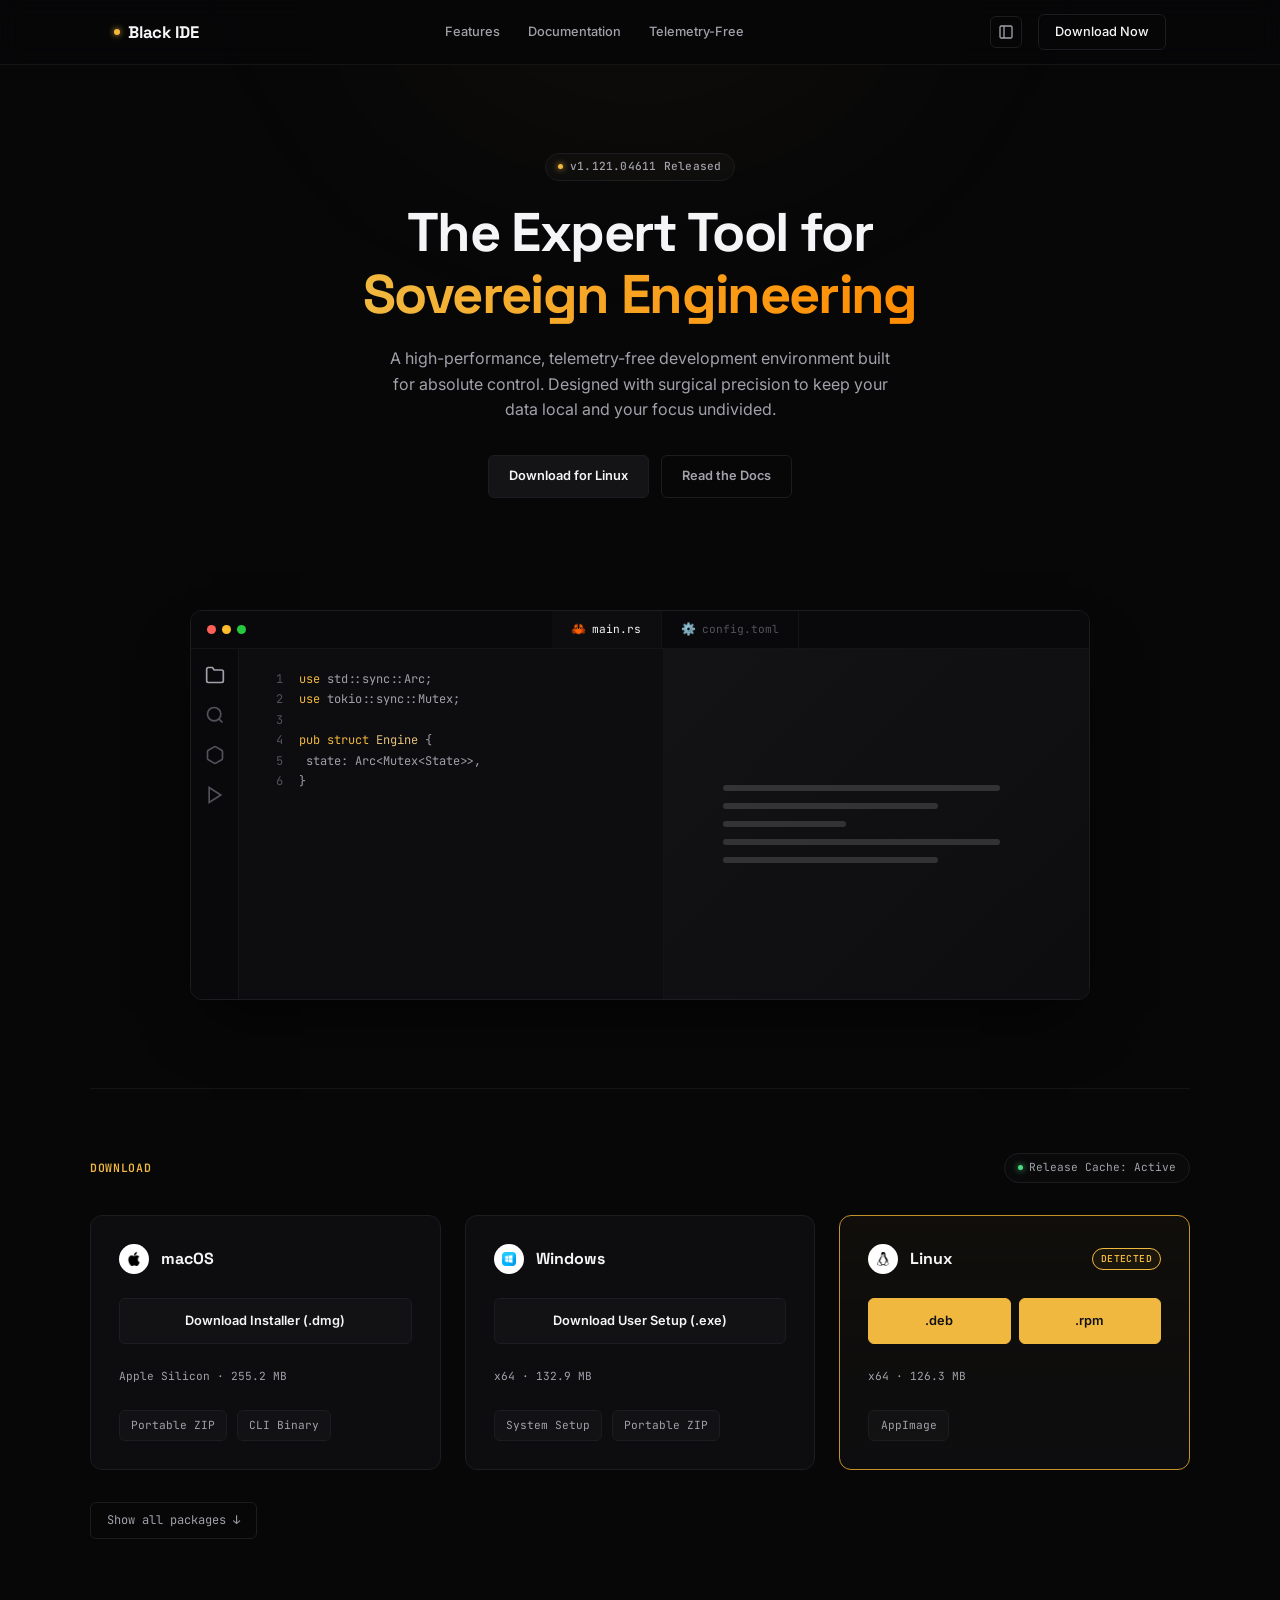
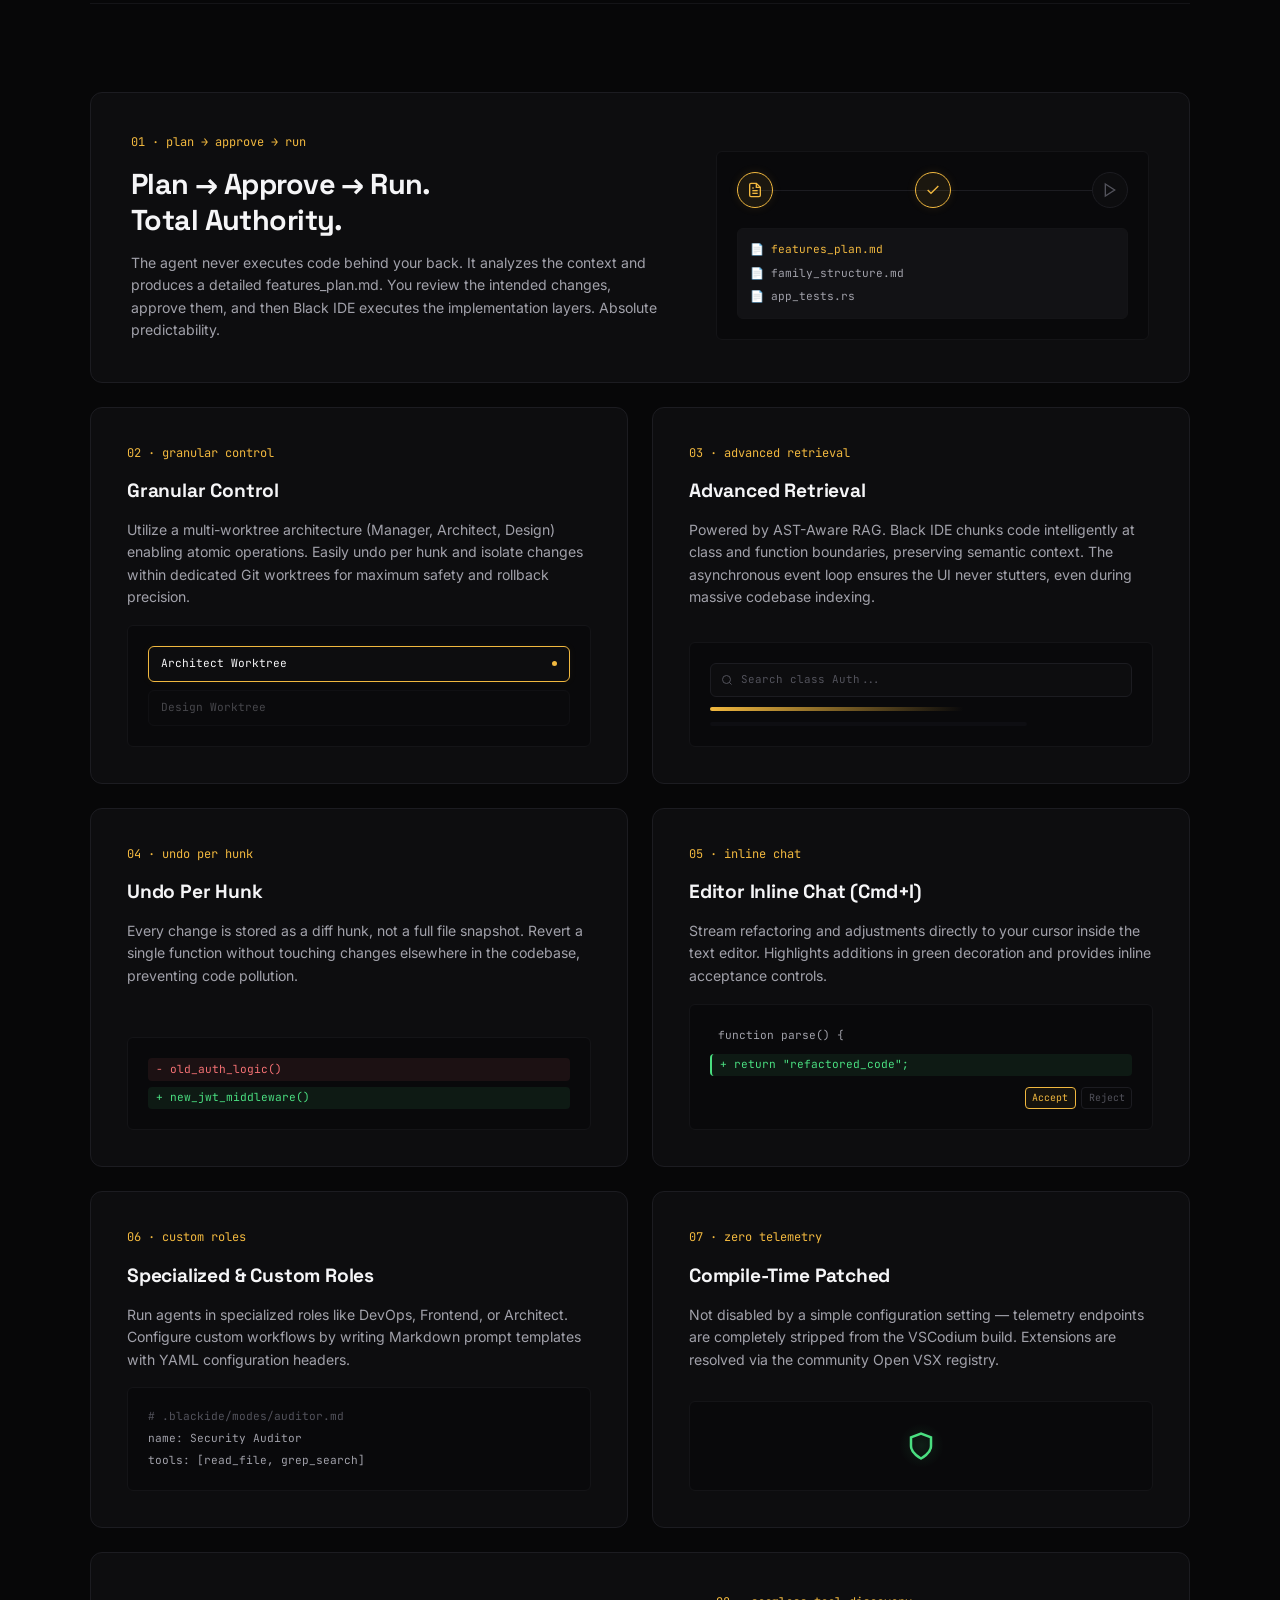
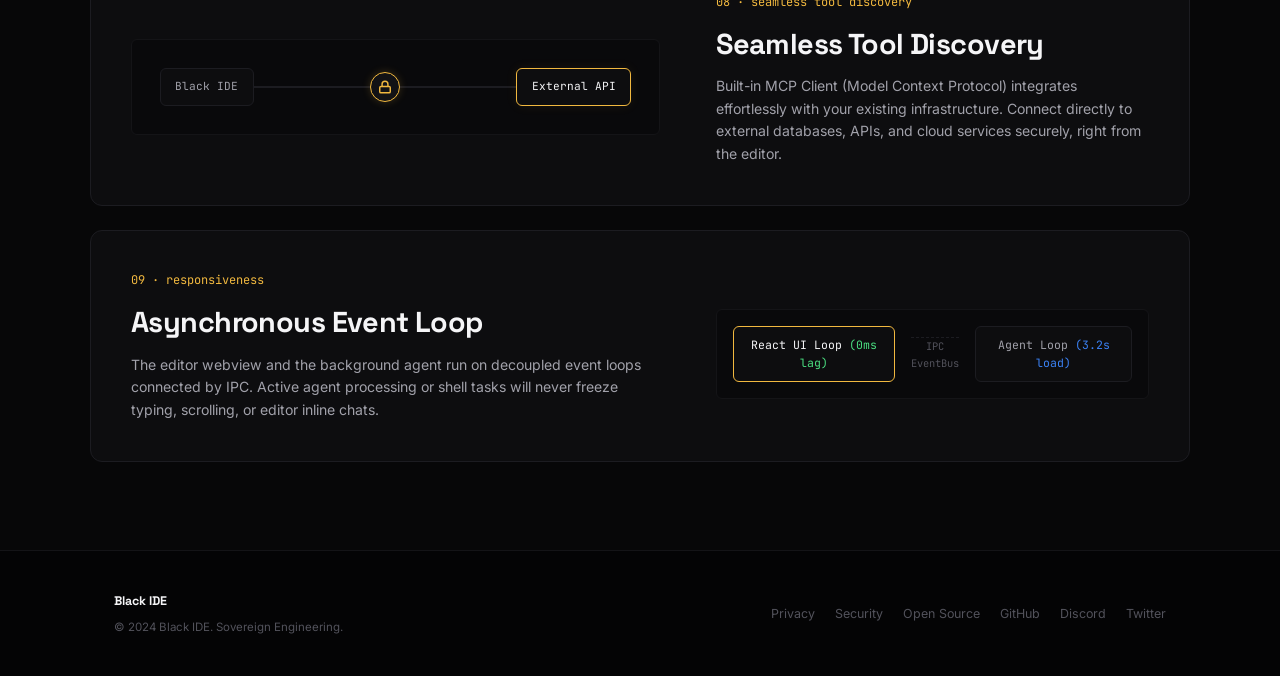
==== commit 3a7e0c48: "feat: redesign landing page and download interface with updated branding, developer-focused messagin" ====
--- a/index.html
+++ b/index.html
@@ -14,215 +14,357 @@
 
 <header>
   <div class="wrap header-row">
-    <a href="#" class="brand"><span class="brand-dot"></span>black_ide</a>
+    <a href="#" class="brand"><span class="brand-dot"></span>Black IDE</a>
     <nav>
-      <a href="#install">Install</a>
       <a href="#features">Features</a>
-      <a href="https://github.com/ornate-source/blackIDE" target="_blank" rel="noopener">GitHub</a>
-      <a href="https://github.com/ornate-source/blackIDE/releases" target="_blank" rel="noopener" class="nav-cta">Releases ↗</a>
+      <a href="https://github.com/ornate-source/blackIDE/wiki" target="_blank" rel="noopener">Documentation</a>
+      <a href="#install">Telemetry-Free</a>
     </nav>
+    <div class="header-right">
+      <button class="nav-doc-icon" aria-label="Documentation panel">
+        <svg viewBox="0 0 24 24" width="16" height="16" fill="none" stroke="currentColor" stroke-width="2">
+          <rect x="3" y="3" width="18" height="18" rx="2" ry="2"></rect>
+          <line x1="9" y1="3" x2="9" y2="21"></line>
+        </svg>
+      </button>
+      <a href="#install" class="nav-cta">Download Now</a>
+    </div>
   </div>
 </header>
 
 <main>
   <section class="hero wrap">
-    <div class="hero-grid">
-      <div class="reveal">
-        <div class="eyebrow" id="version-badge">v1.121.04567 · latest release</div>
-        <h1>VS Code, minus the<br>telemetry. Plus <em>an agent</em><br>that ships code.</h1>
-        <p class="hero-desc">Black IDE is a VSCodium build with every upstream tracker compiled out, and a coding agent wired directly into the sidebar — not bolted on as an extension.</p>
-        <div class="cta-row">
-          <a href="#install" class="btn btn-primary">Download for your OS</a>
-          <a href="https://github.com/ornate-source/blackIDE" target="_blank" rel="noopener" class="btn btn-secondary">View source</a>
-        </div>
-        <p class="cta-fine">Open source · <strong>0.00 USD</strong> · macOS, Windows, Linux</p>
-      </div>
-
-      <div class="editor reveal" style="transition-delay: 100ms;" aria-hidden="true">
+    <div class="hero-container reveal">
+      <div class="eyebrow" id="version-badge">v2.4.0 Released</div>
+      <h1>The Expert Tool for <span><em>Sovereign Engineering</em></span></h1>
+      <p class="hero-desc">A high-performance, telemetry-free development environment built for absolute control. Designed with surgical precision to keep your data local and your focus undivided.</p>
+      <div class="cta-row">
+        <a href="#install" class="btn btn-primary" id="hero-primary-cta">Download for Linux</a>
+        <a href="https://github.com/ornate-source/blackIDE/wiki" target="_blank" rel="noopener" class="btn btn-secondary">Read the Docs</a>
+      </div>
+    </div>
+  </section>
+
+  <!-- Rust split-editor mock -->
+  <section class="wrap reveal" style="transition-delay: 50ms;">
+    <div class="editor-frame">
+      <div class="editor-header">
+        <div class="window-dots">
+          <span class="window-dot red"></span>
+          <span class="window-dot yellow"></span>
+          <span class="window-dot green"></span>
+        </div>
         <div class="editor-tabs">
-          <div class="tab active"><span class="tab-dot" style="background:var(--amber)"></span>auth.ts</div>
-          <div class="tab">agent.log</div>
-          <div class="tab">README.md</div>
-        </div>
-        <div class="editor-body">
-          <div class="gutter">1
-2
-3
-4
-5
-6
-7
-8
-9</div>
-          <div class="code"><span class="cm">// agent: refactor auth to use jwt middleware</span>
-<span class="kw">import</span> { verify } <span class="kw">from</span> <span class="str">'./jwt'</span>
-
-<span class="kw">export function</span> <span class="fn">authenticate</span>(req, res, next) {
-<span class="agent-line">  <span class="kw">const</span> token = req.headers[<span class="str">'authorization'</span>]</span>
-<span class="agent-line">  <span class="kw">if</span> (!verify(token)) <span class="kw">return</span> res.status(<span class="str">401</span>).end()</span>
-  next()
-}
-<span class="cm">// 2 files changed · awaiting review</span><span class="caret"></span></div>
+          <div class="tab active">
+            <span class="tab-icon rust">🦀</span>
+            <span>main.rs</span>
+          </div>
+          <div class="tab">
+            <span class="tab-icon cog">⚙️</span>
+            <span>config.toml</span>
+          </div>
+        </div>
+        <div></div>
+      </div>
+      <div class="editor-layout">
+        <div class="editor-sidebar">
+          <!-- Folder Icon -->
+          <svg class="sidebar-icon active" viewBox="0 0 24 24" fill="none" stroke="currentColor" stroke-width="2">
+            <path d="M22 19a2 2 0 0 1-2 2H4a2 2 0 0 1-2-2V5a2 2 0 0 1 2-2h5l2 3h9a2 2 0 0 1 2 2z"></path>
+          </svg>
+          <!-- Search Icon -->
+          <svg class="sidebar-icon" viewBox="0 0 24 24" fill="none" stroke="currentColor" stroke-width="2">
+            <circle cx="11" cy="11" r="8"></circle>
+            <line x1="21" y1="21" x2="16.65" y2="16.65"></line>
+          </svg>
+          <!-- Plugins/Extensions Icon -->
+          <svg class="sidebar-icon" viewBox="0 0 24 24" fill="none" stroke="currentColor" stroke-width="2">
+            <path d="M21 16V8a2 2 0 0 0-1-1.73l-7-4a2 2 0 0 0-2 0l-7 4A2 2 0 0 0 3 8v8a2 2 0 0 0 1 1.73l7 4a2 2 0 0 0 2 0l7-4A2 2 0 0 0 21 16z"></path>
+          </svg>
+          <!-- Run/Play Icon -->
+          <svg class="sidebar-icon" viewBox="0 0 24 24" fill="none" stroke="currentColor" stroke-width="2">
+            <polygon points="5 3 19 12 5 21 5 3"></polygon>
+          </svg>
+        </div>
+        <div class="editor-workspace">
+          <div class="editor-pane left-pane">
+            <span class="code-gutter">1</span><span class="code-content"><span class="code-keyword">use</span> std::sync::Arc;</span><br>
+            <span class="code-gutter">2</span><span class="code-content"><span class="code-keyword">use</span> tokio::sync::Mutex;</span><br>
+            <span class="code-gutter">3</span><span class="code-content"></span><br>
+            <span class="code-gutter">4</span><span class="code-content"><span class="code-keyword">pub struct</span> <span class="code-type">Engine</span> {</span><br>
+            <span class="code-gutter">5</span><span class="code-content">    state: Arc&lt;Mutex&lt;State&gt;&gt;,</span><br>
+            <span class="code-gutter">6</span><span class="code-content">}</span>
+          </div>
+          <div class="editor-pane right-pane">
+            <div class="right-pane-graphic">
+              <div class="graphic-line long"></div>
+              <div class="graphic-line med"></div>
+              <div class="graphic-line short"></div>
+              <div class="graphic-line long"></div>
+              <div class="graphic-line med"></div>
+            </div>
+          </div>
         </div>
       </div>
     </div>
   </section>
 
-  <section class="install wrap reveal" id="install" style="transition-delay: 150ms;">
+  <!-- Dynamic Platform Install Section -->
+  <section class="install wrap reveal" id="install" style="transition-delay: 100ms;">
     <div class="install-head">
       <div class="section-label">Download</div>
       <span class="status-pill" id="status-pill"><span class="status-dot" id="status-dot"></span><span id="status-text">Checking release channel…</span></span>
     </div>
 
     <div class="platform-grid" id="platform-grid">
+      <!-- macOS Card -->
       <div class="platform-card" id="card-macos">
         <div class="platform-head">
           <div class="platform-icon"><img src="./icons/apple-logo.png" alt="macOS"></div>
           <div class="platform-name">macOS</div>
           <span class="badge">Detected</span>
         </div>
+        <a id="link-macos-dmg" class="btn-download" href="#">
+          <span>Download Installer (.dmg)</span>
+        </a>
+        <div class="platform-meta" id="meta-macos">Apple Silicon · —</div>
         <div class="platform-links">
-          <a class="link-chip" id="link-macos-dmg" href="#">.dmg</a>
-          <a class="link-chip" id="link-macos-zip" href="#">.zip</a>
-          <a class="link-chip" id="link-macos-cli" href="#">CLI</a>
-        </div>
-        <div class="platform-meta" id="meta-macos">Apple Silicon · —</div>
-      </div>
-
+          <a id="link-macos-zip" class="link-chip" href="#">Portable ZIP</a>
+          <a id="link-macos-cli" class="link-chip" href="#">CLI Binary</a>
+        </div>
+      </div>
+
+      <!-- Windows Card -->
       <div class="platform-card" id="card-windows">
         <div class="platform-head">
           <div class="platform-icon"><img src="./icons/microsoft.png" alt="Windows"></div>
           <div class="platform-name">Windows</div>
           <span class="badge">Detected</span>
         </div>
+        <a id="link-windows-user" class="btn-download" href="#">
+          <span>Download User Setup (.exe)</span>
+        </a>
+        <div class="platform-meta" id="meta-windows">x64 User Setup · —</div>
         <div class="platform-links">
-          <a class="link-chip" id="link-windows-user" href="#">User setup</a>
-          <a class="link-chip" id="link-windows-system" href="#">System setup</a>
-          <a class="link-chip" id="link-windows-zip" href="#">.zip</a>
-        </div>
-        <div class="platform-meta" id="meta-windows">x64 / ARM64 · —</div>
-      </div>
-
+          <a id="link-windows-system" class="link-chip" href="#">System Setup</a>
+          <a id="link-windows-zip" class="link-chip" href="#">Portable ZIP</a>
+        </div>
+      </div>
+
+      <!-- Linux Card -->
       <div class="platform-card" id="card-linux">
         <div class="platform-head">
           <div class="platform-icon"><img src="./icons/linux.png" alt="Linux"></div>
           <div class="platform-name">Linux</div>
           <span class="badge">Detected</span>
         </div>
+        <div class="linux-btn-group">
+          <a id="link-linux-deb" class="btn-download btn-half" href="#">
+            <span>.deb</span>
+          </a>
+          <a id="link-linux-rpm" class="btn-download btn-half" href="#">
+            <span>.rpm</span>
+          </a>
+        </div>
+        <div class="platform-meta" id="meta-linux">Debian / RedHat · —</div>
         <div class="platform-links">
-          <a class="link-chip" id="link-linux-deb" href="#">.deb</a>
-          <a class="link-chip" id="link-linux-rpm" href="#">.rpm</a>
-          <a class="link-chip" id="link-linux-appimage" href="#">AppImage</a>
-        </div>
-        <div class="platform-meta" id="meta-linux">x64 / ARM64 · —</div>
+          <a id="link-linux-appimage" class="link-chip" href="#">AppImage</a>
+        </div>
       </div>
     </div>
 
     <a href="./download/index.html#downloads" class="matrix-toggle" style="text-decoration:none;">Show all packages ↓</a>
   </section>
 
+  <!-- Features Grid Section -->
   <section class="features wrap" id="features">
-    <div class="features-head reveal">
-      <h2>Two ideas, executed carefully</h2>
-      <p>Everything else — worktrees, checkpoints, indexing — exists to support these two: nothing runs without approval, and nothing is lost.</p>
-    </div>
-
-    <div class="feat-grid">
-      <!-- 01 Plan Approve Run -->
-      <div class="feat span-4 reveal" style="transition-delay: 0ms;">
-        <div class="feat-icon">01 · plan → approve → run</div>
-        <h3>Nothing executes unreviewed</h3>
-        <p>A prompt like "build a CRM" produces a plan file first. The agent stops there. You read <code>features_plan.md</code>, adjust it, and only then does execution start — one file at a time, one diff at a time.</p>
-        
-        <div class="feat-graphic pipeline-steps">
-          <div class="step-node done"><span>✓</span> <span>Manager Intake</span></div>
-          <div class="step-node done"><span>✓</span> <span>HLD & LLD Plan Created</span></div>
-          <div class="step-node active"><span class="pulse-dot"></span> <span>Awaiting Approval (features_plan.md)</span></div>
-          <div class="step-node"><span>○</span> <span>Design / Code / Test execution</span></div>
-        </div>
-      </div>
-
-      <!-- 02 Rollback -->
-      <div class="feat span-2 reveal" style="transition-delay: 100ms;">
-        <div class="feat-icon">02 · rollback</div>
-        <h3>Undo per hunk</h3>
-        <p>Every change is stored as a diff hunk, not a full file snapshot. Revert one function without touching changes elsewhere.</p>
-        
-        <div class="diff">
-          <span class="del">- old_auth_logic()</span><br>
-          <span class="add">+ new_jwt_middleware()</span><br>
-          <span style="color: var(--ink-mute); font-size: 0.65rem; display: block; margin-top: 0.5rem; text-align: right;">[Revert Hunk]</span>
-        </div>
-      </div>
-
-      <!-- 03 Isolation -->
-      <div class="feat span-3 reveal" style="transition-delay: 0ms;">
-        <div class="feat-icon">03 · isolation</div>
-        <h3>Isolated Git Worktrees</h3>
-        <p>Manager → Architect → Design → Backend → Frontend each execute in their own git worktree branches, preventing file system and database locks when subagents edit code in parallel.</p>
-        
-        <div class="feat-graphic branch-flow">
-          <div class="branch-line">
-            <span class="branch-badge">feat/api</span>
-            <span class="path">~/.blackide/worktrees/ae3f1/</span>
-          </div>
-          <div class="branch-line">
-            <span class="branch-badge" style="background: rgba(74,222,128,0.1); border-color: rgba(74,222,128,0.2); color: var(--green);">feat/ui</span>
-            <span class="path">~/.blackide/worktrees/c94b2/</span>
-          </div>
-        </div>
-      </div>
-
-      <!-- 04 Retrieval -->
-      <div class="feat span-3 reveal" style="transition-delay: 100ms;">
-        <div class="feat-icon">04 · retrieval</div>
-        <h3>AST-Aware RAG</h3>
-        <p>Context retrieval parses the Abstract Syntax Tree (AST) to chunk code at class and function boundaries, ensuring semantic searches return complete modules rather than cut-off text blocks.</p>
-        
-        <div class="feat-graphic ast-tree">
-          <span style="color: var(--ink-mute);">// parser: ast chunking</span>
-          <div class="ast-node">class AuthController</div>
-          <div class="ast-node match">└─ function verifyToken()</div>
-          <div class="ast-node">└─ function renewSession()</div>
-        </div>
-      </div>
-
-      <!-- 05 Zero Telemetry -->
-      <div class="feat span-2 reveal" style="transition-delay: 0ms;">
-        <div class="feat-icon">05 · zero telemetry</div>
-        <h3>Compile-Time Patched</h3>
-        <p>Not disabled by a simple configuration setting — telemetry endpoints are completely stripped from the VSCodium build. Extensions are resolved via the community Open VSX registry.</p>
-        
-        <div class="feat-graphic shield-box">
-          <div class="shield-glow"></div>
-          <svg viewBox="0 0 24 24" width="36" height="36" fill="none" stroke="var(--green)" stroke-width="1.5">
-            <path d="M12 22s8-4 8-10V5l-8-3-8 3v7c0 6 8 10 8 10z"></path>
-          </svg>
-        </div>
-      </div>
-
-      <!-- 06 Responsiveness -->
-      <div class="feat span-4 reveal" style="transition-delay: 100ms;">
-        <div class="feat-icon">06 · responsiveness</div>
-        <h3>Asynchronous Event Loop</h3>
-        <p>The editor webview and the background agent run on decoupled event loops connected by IPC. Active agent processing or shell tasks will never freeze typing, scrolling, or editor inline chats.</p>
-        
-        <div class="feat-graphic loop-box">
-          <div class="loop-node active">React UI Loop<br><span style="font-size:0.65rem; color:var(--green);">Responsive (0ms lag)</span></div>
-          <div class="loop-conn">IPC EventBus</div>
-          <div class="loop-node">Agent Loop<br><span style="font-size:0.65rem; color:var(--blue);">Processing Tool (3.2s)</span></div>
-        </div>
-      </div>
+    <div class="features-grid">
+      
+      <!-- Card 1: Plan Approve Run (Wide) -->
+      <div class="feat-card wide reveal" style="transition-delay: 0ms;">
+        <div class="feat-content">
+          <div class="feat-label">01 · plan → approve → run</div>
+          <h2>Plan → Approve → Run. <br>Total Authority.</h2>
+          <p>The agent never executes code behind your back. It analyzes the context and produces a detailed features_plan.md. You review the intended changes, approve them, and then Black IDE executes the implementation layers. Absolute predictability.</p>
+        </div>
+        <div class="flow-graphic-container">
+          <div class="flow-nodes">
+            <div class="flow-node active">
+              <svg viewBox="0 0 24 24" fill="none" stroke="currentColor" stroke-width="2">
+                <path d="M14 2H6a2 2 0 0 0-2 2v16a2 2 0 0 0 2 2h12a2 2 0 0 0 2-2V8z"></path>
+                <polyline points="14 2 14 8 20 8"></polyline>
+                <line x1="16" y1="13" x2="8" y2="13"></line>
+                <line x1="16" y1="17" x2="8" y2="17"></line>
+                <polyline points="10 9 9 9 8 9"></polyline>
+              </svg>
+            </div>
+            <div class="flow-node active">
+              <svg viewBox="0 0 24 24" fill="none" stroke="currentColor" stroke-width="2">
+                <polyline points="20 6 9 17 4 12"></polyline>
+              </svg>
+            </div>
+            <div class="flow-node">
+              <svg viewBox="0 0 24 24" fill="none" stroke="currentColor" stroke-width="2">
+                <polygon points="5 3 19 12 5 21 5 3"></polygon>
+              </svg>
+            </div>
+          </div>
+          <div class="flow-files-box">
+            <div class="file-item active">📄 features_plan.md</div>
+            <div class="file-item">📄 family_structure.md</div>
+            <div class="file-item">📄 app_tests.rs</div>
+          </div>
+        </div>
+      </div>
+
+      <!-- Card 2 & 3: Split Row -->
+      <div class="feat-card-row split-row">
+        <!-- Card 2: Granular Control -->
+        <div class="feat-card-inner reveal" style="transition-delay: 50ms;">
+          <div class="feat-label">02 · granular control</div>
+          <h3>Granular Control</h3>
+          <p>Utilize a multi-worktree architecture (Manager, Architect, Design) enabling atomic operations. Easily undo per hunk and isolate changes within dedicated Git worktrees for maximum safety and rollback precision.</p>
+          <div class="worktree-graphic">
+            <div class="worktree-box active">
+              <span>Architect Worktree</span>
+              <span class="worktree-dot"></span>
+            </div>
+            <div class="worktree-box" style="opacity: 0.4;">
+              <span>Design Worktree</span>
+            </div>
+          </div>
+        </div>
+
+        <!-- Card 3: Advanced Retrieval -->
+        <div class="feat-card-inner reveal" style="transition-delay: 100ms;">
+          <div class="feat-label">03 · advanced retrieval</div>
+          <h3>Advanced Retrieval</h3>
+          <p>Powered by AST-Aware RAG. Black IDE chunks code intelligently at class and function boundaries, preserving semantic context. The asynchronous event loop ensures the UI never stutters, even during massive codebase indexing.</p>
+          <div class="retrieval-graphic">
+            <div class="search-mock">
+              <svg viewBox="0 0 24 24" width="12" height="12" fill="none" stroke="currentColor" stroke-width="2">
+                <circle cx="11" cy="11" r="8"></circle>
+                <line x1="21" y1="21" x2="16.65" y2="16.65"></line>
+              </svg>
+              <span>Search class Auth...</span>
+            </div>
+            <div class="search-line glow"></div>
+            <div class="search-line" style="opacity: 0.3; width: 75%;"></div>
+          </div>
+        </div>
+      </div>
+
+      <!-- Card 4 & 5: Split Row -->
+      <div class="feat-card-row split-row">
+        <!-- Card 4: Undo Per Hunk -->
+        <div class="feat-card-inner reveal" style="transition-delay: 50ms;">
+          <div class="feat-label">04 · undo per hunk</div>
+          <h3>Undo Per Hunk</h3>
+          <p>Every change is stored as a diff hunk, not a full file snapshot. Revert a single function without touching changes elsewhere in the codebase, preventing code pollution.</p>
+          <div class="diff-graphic">
+            <div class="diff-line del">- old_auth_logic()</div>
+            <div class="diff-line add">+ new_jwt_middleware()</div>
+          </div>
+        </div>
+
+        <!-- Card 5: Editor Inline Chat -->
+        <div class="feat-card-inner reveal" style="transition-delay: 100ms;">
+          <div class="feat-label">05 · inline chat</div>
+          <h3>Editor Inline Chat (Cmd+I)</h3>
+          <p>Stream refactoring and adjustments directly to your cursor inside the text editor. Highlights additions in green decoration and provides inline acceptance controls.</p>
+          <div class="inline-chat-graphic">
+            <div class="inline-chat-line">function parse() {</div>
+            <div class="inline-chat-line added">+   return "refactored_code";</div>
+            <div class="inline-chat-controls">
+              <span class="chat-btn active">Accept</span>
+              <span class="chat-btn">Reject</span>
+            </div>
+          </div>
+        </div>
+      </div>
+
+      <!-- Card 6 & 7: Split Row -->
+      <div class="feat-card-row split-row">
+        <!-- Card 6: Specialized & Custom Roles -->
+        <div class="feat-card-inner reveal" style="transition-delay: 50ms;">
+          <div class="feat-label">06 · custom roles</div>
+          <h3>Specialized & Custom Roles</h3>
+          <p>Run agents in specialized roles like DevOps, Frontend, or Architect. Configure custom workflows by writing Markdown prompt templates with YAML configuration headers.</p>
+          <div class="modes-config-graphic">
+            <span># .blackide/modes/auditor.md</span>
+            <div>name: Security Auditor</div>
+            <div>tools: [read_file, grep_search]</div>
+          </div>
+        </div>
+
+        <!-- Card 7: Compile-Time Patched -->
+        <div class="feat-card-inner reveal" style="transition-delay: 100ms;">
+          <div class="feat-label">07 · zero telemetry</div>
+          <h3>Compile-Time Patched</h3>
+          <p>Not disabled by a simple configuration setting — telemetry endpoints are completely stripped from the VSCodium build. Extensions are resolved via the community Open VSX registry.</p>
+          <div class="shield-graphic">
+            <div class="shield-halo"></div>
+            <svg viewBox="0 0 24 24" width="30" height="30" fill="none" stroke="var(--green)" stroke-width="2">
+              <path d="M12 22s8-4 8-10V5l-8-3-8 3v7c0 6 8 10 8 10z"></path>
+            </svg>
+          </div>
+        </div>
+      </div>
+
+      <!-- Card 8: MCP Tool Discovery (Wide) -->
+      <div class="feat-card wide reveal" style="transition-delay: 0ms;">
+        <div class="mcp-graphic">
+          <div class="mcp-connection">
+            <div class="mcp-card">Black IDE</div>
+            <div class="mcp-center-node">
+              <svg viewBox="0 0 24 24" width="14" height="14" fill="none" stroke="currentColor" stroke-width="2.5">
+                <rect x="3" y="11" width="18" height="11" rx="2" ry="2"></rect>
+                <path d="M7 11V7a5 5 0 0 1 10 0v4"></path>
+              </svg>
+            </div>
+            <div class="mcp-card active">External API</div>
+          </div>
+        </div>
+        <div class="feat-content">
+          <div class="feat-label">08 · seamless tool discovery</div>
+          <h2>Seamless Tool Discovery</h2>
+          <p>Built-in MCP Client (Model Context Protocol) integrates effortlessly with your existing infrastructure. Connect directly to external databases, APIs, and cloud services securely, right from the editor.</p>
+        </div>
+      </div>
+
+      <!-- Card 9: Asynchronous Event Loop (Wide) -->
+      <div class="feat-card wide reveal" style="transition-delay: 0ms;">
+        <div class="feat-content">
+          <div class="feat-label">09 · responsiveness</div>
+          <h2>Asynchronous Event Loop</h2>
+          <p>The editor webview and the background agent run on decoupled event loops connected by IPC. Active agent processing or shell tasks will never freeze typing, scrolling, or editor inline chats.</p>
+        </div>
+        <div class="loop-graphic">
+          <div class="loop-flex">
+            <div class="loop-node active">React UI Loop <span class="green-text">(0ms lag)</span></div>
+            <div class="loop-connector">IPC EventBus</div>
+            <div class="loop-node">Agent Loop <span class="blue-text">(3.2s load)</span></div>
+          </div>
+        </div>
+      </div>
+
     </div>
   </section>
 </main>
 
 <footer>
   <div class="wrap footer-row">
-    <div>Black IDE is an open-source project built on VS Code and VSCodium. Not affiliated with Microsoft.</div>
+    <div>
+      <span style="font-family: var(--font-display); font-weight: 700; color: var(--ink);">Black IDE</span>
+      <p style="margin-top: 0.35rem; font-size: 0.72rem; color: var(--ink-mute);">© 2024 Black IDE. Sovereign Engineering.</p>
+    </div>
     <div class="footer-links">
-      <a href="https://github.com/ornate-source/blackIDE" target="_blank" rel="noopener">Repository</a>
-      <a href="https://github.com/ornate-source/blackIDE/releases" target="_blank" rel="noopener">Releases</a>
+      <a href="#">Privacy</a>
+      <a href="#">Security</a>
+      <a href="#">Open Source</a>
+      <a href="https://github.com/ornate-source/blackIDE" target="_blank" rel="noopener">GitHub</a>
+      <a href="#" target="_blank" rel="noopener">Discord</a>
+      <a href="#" target="_blank" rel="noopener">Twitter</a>
     </div>
   </div>
 </footer>
@@ -321,13 +463,11 @@
 
   if (!assets.length) assets = getFallbackAssets(version);
 
-  document.getElementById('version-badge').textContent = `v${version} · latest release`;
+  document.getElementById('version-badge').textContent = `v${version} Released`;
   const dot = document.getElementById('status-dot');
   const text = document.getElementById('status-text');
   if (live) { text.textContent = isLocal ? 'Release Cache: Active' : 'Live from GitHub releases'; }
   else { dot.classList.add('warn'); text.textContent = 'Offline cache — showing last known links'; }
-
-  
 
   updateCard('macos', assets, [
     ['link-macos-dmg', a => a.name.endsWith('.dmg'), ['meta-macos', a => `Apple Silicon · ${formatSize(a.size)}`]],
@@ -349,10 +489,16 @@
   if (userOS !== 'other') {
     const card = document.getElementById(`card-${userOS}`);
     if (card) card.classList.add('detected');
+
+    // Update Hero primary CTA label dynamically
+    const heroCTA = document.getElementById('hero-primary-cta');
+    if (heroCTA) {
+      if (userOS === 'macos') heroCTA.textContent = 'Download for macOS';
+      else if (userOS === 'windows') heroCTA.textContent = 'Download for Windows';
+      else if (userOS === 'linux') heroCTA.textContent = 'Download for Linux';
+    }
   }
 }
-
-
 
 // Scroll Reveal Observer
 const observer = new IntersectionObserver((entries) => {
--- a/style.css
+++ b/style.css
@@ -1,39 +1,86 @@
 /* ---------- CSS Variables & Design Tokens ---------- */
 :root {
-  --bg: #0a0a0c;
-  --panel: #101013;
-  --panel-2: #16161a;
-  --line: #232328;
-  --line-soft: #1b1b1f;
-  --ink: #ededf0;
-  --ink-dim: #9a9aa4;
-  --ink-mute: #616169;
-  --amber: #f0b429;
-  --amber-dim: #a9821f;
+  --bg: #070708;
+  --panel: #0d0d0f;
+  --panel-2: #121215;
+  --line: #1c1c21;
+  --line-soft: #141417;
+  
+  --ink: #f5f5f7;
+  --ink-dim: #a1a1aa;
+  --ink-mute: #52525b;
+  
+  --amber: #f1b83f;
+  --amber-dim: #c5912a;
+  --amber-glow: rgba(241, 184, 63, 0.12);
   --green: #4ade80;
   --red: #f47174;
-  --blue: #7aa2f7;
-  --font-display: 'Space Grotesk', sans-serif;
-  --font-body: 'Inter', sans-serif;
+  --blue: #3b82f6;
+  
+  --font-display: 'Space Grotesk', system-ui, -apple-system, sans-serif;
+  --font-body: 'Inter', system-ui, -apple-system, sans-serif;
   --font-mono: 'JetBrains Mono', monospace;
+  
   --radius: 12px;
-  --maxw: 1120px;
-}
-
-* { box-sizing: border-box; margin: 0; padding: 0; }
-html { scroll-behavior: smooth; }
+  --radius-sm: 6px;
+  --maxw: 1100px;
+  
+  --transition: all 0.25s cubic-bezier(0.16, 1, 0.3, 1);
+}
+
+/* ---------- Global Reset & Background Aura ---------- */
+* {
+  box-sizing: border-box;
+  margin: 0;
+  padding: 0;
+}
+
+html {
+  scroll-behavior: smooth;
+}
+
 body {
   background: var(--bg);
   color: var(--ink);
   font-family: var(--font-body);
-  line-height: 1.5;
+  line-height: 1.6;
   -webkit-font-smoothing: antialiased;
-}
-.wrap { max-width: var(--maxw); margin: 0 auto; padding: 0 1.5rem; }
-a { color: inherit; text-decoration: none; }
-::selection { background: rgba(240, 180, 41, .25); }
-
-/* ---------- Custom Scrollbar ---------- */
+  position: relative;
+  overflow-x: hidden;
+}
+
+/* Deep background ambient glow */
+body::before {
+  content: '';
+  position: absolute;
+  top: -10%;
+  left: 50%;
+  transform: translateX(-50%);
+  width: 1000px;
+  height: 600px;
+  background: radial-gradient(circle, rgba(241, 184, 63, 0.05) 0%, transparent 70%);
+  z-index: -1;
+  pointer-events: none;
+  filter: blur(80px);
+}
+
+.wrap {
+  max-width: var(--maxw);
+  margin: 0 auto;
+  padding: 0 1.5rem;
+}
+
+a {
+  color: inherit;
+  text-decoration: none;
+}
+
+::selection {
+  background: rgba(241, 184, 63, 0.2);
+  color: var(--ink);
+}
+
+/* Custom Scrollbar */
 ::-webkit-scrollbar {
   width: 6px;
   height: 6px;
@@ -43,16 +90,16 @@
 }
 ::-webkit-scrollbar-thumb {
   background: var(--line);
-  border-radius: 4px;
+  border-radius: 99px;
 }
 ::-webkit-scrollbar-thumb:hover {
-  background: var(--line-soft);
-}
-
-/* ---------- Scroll Reveal Animations ---------- */
+  background: var(--ink-mute);
+}
+
+/* Scroll Reveal */
 .reveal {
   opacity: 0;
-  transform: translateY(20px);
+  transform: translateY(16px);
   transition: opacity 0.6s cubic-bezier(0.16, 1, 0.3, 1), transform 0.6s cubic-bezier(0.16, 1, 0.3, 1);
 }
 .reveal.visible {
@@ -62,376 +109,1281 @@
 
 /* ---------- Header & Navigation ---------- */
 header {
-  position: sticky; top: 0; z-index: 50;
-  background: rgba(10, 10, 12, .85);
-  backdrop-filter: blur(10px);
-  -webkit-backdrop-filter: blur(10px);
+  position: sticky;
+  top: 0;
+  z-index: 100;
+  background: rgba(7, 7, 8, 0.85);
+  backdrop-filter: blur(12px);
+  -webkit-backdrop-filter: blur(12px);
   border-bottom: 1px solid var(--line-soft);
 }
-.header-row { display: flex; align-items: center; justify-content: space-between; height: 58px; }
-.brand { display: flex; align-items: center; gap: .55rem; font-family: var(--font-mono); font-weight: 600; font-size: .9rem; letter-spacing: .01em; }
-.brand img { width: 18px; height: 18px; display: block; }
-.brand-dot { width: 8px; height: 8px; border-radius: 2px; background: var(--amber); }
-nav { display: flex; gap: 1.75rem; align-items: center; }
-nav a { font-size: .82rem; color: var(--ink-dim); transition: color .15s; }
-nav a:hover { color: var(--ink); }
+
+.header-row {
+  display: flex;
+  align-items: center;
+  justify-content: space-between;
+  height: 64px;
+}
+
+.brand {
+  display: flex;
+  align-items: center;
+  gap: 0.5rem;
+  font-family: var(--font-display);
+  font-weight: 700;
+  font-size: 1.05rem;
+  letter-spacing: -0.01em;
+  color: var(--ink);
+}
+
+.brand-dot {
+  width: 6px;
+  height: 6px;
+  border-radius: 50%;
+  background: var(--amber);
+  box-shadow: 0 0 6px var(--amber);
+}
+
+nav {
+  display: flex;
+  gap: 1.75rem;
+  align-items: center;
+}
+
+nav a {
+  font-size: 0.8rem;
+  color: var(--ink-dim);
+  transition: var(--transition);
+  font-weight: 500;
+}
+
+nav a:hover {
+  color: var(--ink);
+}
+
+.header-right {
+  display: flex;
+  align-items: center;
+  gap: 1rem;
+}
+
+.nav-doc-icon {
+  display: flex;
+  align-items: center;
+  justify-content: center;
+  width: 32px;
+  height: 32px;
+  border: 1px solid var(--line);
+  border-radius: var(--radius-sm);
+  background: transparent;
+  cursor: pointer;
+  transition: var(--transition);
+  color: var(--ink-dim);
+}
+
+.nav-doc-icon:hover {
+  border-color: var(--ink-mute);
+  color: var(--ink);
+}
+
 .nav-cta {
-  font-family: var(--font-mono); font-size: .78rem;
-  border: 1px solid var(--line); border-radius: 6px;
-  padding: .4rem .8rem; color: var(--ink) !important;
-}
-.nav-cta:hover { border-color: var(--amber-dim); background: rgba(240, 180, 41, .06); }
-
-/* ---------- Hero Layout ---------- */
-.hero { padding: 4.5rem 0 3rem; }
-.hero.centered { text-align: center; }
-.hero-container { display: flex; flex-direction: column; align-items: center; justify-content: center; }
-.hero-grid { display: grid; grid-template-columns: 1.05fr 1fr; gap: 3.5rem; align-items: center; }
-@media (max-width: 900px) { .hero-grid { grid-template-columns: 1fr; gap: 2.5rem; } }
+  font-size: 0.8rem;
+  border: 1px solid var(--line);
+  border-radius: var(--radius-sm);
+  padding: 0.45rem 1rem;
+  color: var(--ink);
+  transition: var(--transition);
+  font-weight: 500;
+  background: transparent;
+}
+
+.nav-cta:hover {
+  border-color: var(--ink-mute);
+  background: rgba(255, 255, 255, 0.02);
+}
+
+@media (max-width: 768px) {
+  nav {
+    display: none;
+  }
+}
+
+/* ---------- Hero Section ---------- */
+.hero {
+  padding: 5.5rem 0 3.5rem;
+  text-align: center;
+}
+
+.hero-container {
+  display: flex;
+  flex-direction: column;
+  align-items: center;
+  justify-content: center;
+  max-width: 700px;
+  margin: 0 auto;
+}
+
+.eyebrow {
+  font-family: var(--font-mono);
+  font-size: 0.7rem;
+  color: var(--ink-dim);
+  display: inline-flex;
+  align-items: center;
+  gap: 0.4rem;
+  margin-bottom: 1.25rem;
+  border: 1px solid var(--line);
+  background: rgba(255, 255, 255, 0.02);
+  padding: 0.25rem 0.75rem;
+  border-radius: 99px;
+  letter-spacing: 0.02em;
+  font-weight: 500;
+}
+
+.eyebrow::before {
+  content: '';
+  width: 5px;
+  height: 5px;
+  border-radius: 50%;
+  background: var(--amber);
+  box-shadow: 0 0 6px var(--amber);
+}
 
 h1 {
   font-family: var(--font-display);
-  font-size: clamp(2.1rem, 4vw, 3.15rem);
+  font-size: clamp(2.2rem, 5vw, 3.4rem);
+  font-weight: 700;
+  letter-spacing: -0.03em;
+  line-height: 1.15;
+  margin-bottom: 1.25rem;
+  color: var(--ink);
+}
+
+h1 span {
+  display: block;
+}
+
+h1 em {
+  font-style: normal;
+  background: linear-gradient(90deg, #f1b83f 0%, #ff8c00 100%);
+  -webkit-background-clip: text;
+  -webkit-text-fill-color: transparent;
+}
+
+.hero-desc {
+  color: var(--ink-dim);
+  font-size: 1rem;
+  max-width: 50ch;
+  margin-bottom: 2rem;
+  line-height: 1.6;
+}
+
+.cta-row {
+  display: flex;
+  gap: 0.75rem;
+  justify-content: center;
+  margin-bottom: 3.5rem;
+}
+
+.btn {
+  font-family: var(--font-body);
   font-weight: 600;
-  letter-spacing: -.02em;
-  line-height: 1.08;
-  margin-bottom: 1.1rem;
-}
-h1 em { font-style: normal; color: var(--amber); }
-.hero-desc { color: var(--ink-dim); font-size: 1.02rem; max-width: 46ch; margin-bottom: 2rem; line-height: 1.65; }
-
-/* ---------- Buttons ---------- */
-.btn-row, .cta-row { display: flex; gap: .75rem; flex-wrap: wrap; margin-bottom: .85rem; }
-.btn {
-  font-family: var(--font-body); font-weight: 600; font-size: .88rem;
-  padding: .75rem 1.4rem; border-radius: 7px;
-  display: inline-flex; align-items: center; gap: .5rem;
-  transition: transform .15s, background .15s, border-color .15s;
-  cursor: pointer; text-decoration: none;
-}
-.btn:active { transform: scale(.98); }
-.btn-primary { background: var(--amber); color: #191305; border: 1px solid var(--amber); }
-.btn-primary:hover { background: #f5c34e; }
-.btn-secondary { background: transparent; color: var(--ink); border: 1px solid var(--line); }
-.btn-secondary:hover { border-color: #3a3a42; background: rgba(255, 255, 255, .02); }
-.cta-fine { font-family: var(--font-mono); font-size: .72rem; color: var(--ink-mute); }
-.cta-fine strong { color: var(--ink-dim); font-weight: 500; }
-
-.btn-download {
-  font-family: var(--font-body); font-weight: 600; font-size: .88rem;
-  padding: .7rem 1.2rem; border-radius: 7px;
-  display: inline-flex; align-items: center; justify-content: center; gap: .5rem;
-  background: var(--line); color: var(--ink); border: 1px solid var(--line);
-  transition: transform .15s, background .15s, border-color .15s;
-  cursor: pointer; text-align: center;
-  position: relative; z-index: 1;
-}
-.btn-download:active { transform: scale(.98); }
-.btn-download:hover { border-color: #3a3a42; background: rgba(255, 255, 255, .04); }
-
-.platform-card.detected .btn-download {
-  background: var(--amber); border-color: var(--amber); color: #191305;
-}
-.platform-card.detected .btn-download:hover {
-  background: #f5c34e; border-color: #f5c34e;
-}
-
-.linux-btn-group { display: flex; gap: .5rem; width: 100%; position: relative; z-index: 1; }
-.btn-half { flex: 1; }
-
-/* ---------- Editor Mock (Landing Page Brand Element) ---------- */
-.editor {
+  font-size: 0.8rem;
+  padding: 0.65rem 1.25rem;
+  border-radius: var(--radius-sm);
+  display: inline-flex;
+  align-items: center;
+  justify-content: center;
+  gap: 0.5rem;
+  transition: var(--transition);
+  cursor: pointer;
+}
+
+.btn-primary {
+  background: #141416;
+  color: var(--ink);
+  border: 1px solid var(--line);
+}
+
+.btn-primary:hover {
+  border-color: var(--ink-mute);
+  background: #1a1a1c;
+}
+
+.btn-secondary {
+  background: transparent;
+  color: var(--ink-dim);
+  border: 1px solid var(--line);
+}
+
+.btn-secondary:hover {
+  border-color: var(--ink-mute);
+  color: var(--ink);
+  background: rgba(255, 255, 255, 0.01);
+}
+
+/* ---------- Split Editor Mock ---------- */
+.editor-frame {
+  max-width: 900px;
+  margin: 0 auto 5.5rem;
   background: var(--panel);
   border: 1px solid var(--line);
-  border-radius: 12px;
+  border-radius: var(--radius);
   overflow: hidden;
-  box-shadow: 0 30px 60px -20px rgba(0, 0, 0, .6);
-}
+  box-shadow: 0 30px 60px -20px rgba(0, 0, 0, 0.7);
+}
+
+.editor-header {
+  display: flex;
+  align-items: center;
+  background: #09090b;
+  border-bottom: 1px solid var(--line-soft);
+  height: 38px;
+  padding: 0 1rem;
+  justify-content: space-between;
+}
+
+.window-dots {
+  display: flex;
+  gap: 6px;
+}
+
+.window-dot {
+  width: 9px;
+  height: 9px;
+  border-radius: 50%;
+}
+.window-dot.red { background: #ff5f56; }
+.window-dot.yellow { background: #ffbd2e; }
+.window-dot.green { background: #27c93f; }
+
 .editor-tabs {
-  display: flex; align-items: stretch;
-  background: var(--panel-2);
-  border-bottom: 1px solid var(--line);
-}
+  display: flex;
+  margin-left: 2rem;
+  height: 100%;
+}
+
 .tab {
-  font-family: var(--font-mono); font-size: .72rem; color: var(--ink-mute);
-  padding: .65rem 1rem; border-right: 1px solid var(--line);
-  display: flex; align-items: center; gap: .4rem; white-space: nowrap;
-}
-.tab.active { color: var(--ink); background: var(--panel); border-bottom: 1px solid var(--panel); }
-.tab-dot { width: 6px; height: 6px; border-radius: 50%; }
-.editor-body { display: flex; font-family: var(--font-mono); font-size: .8rem; min-height: 280px; }
-.gutter {
-  padding: 1rem .85rem; color: var(--ink-mute); text-align: right;
-  border-right: 1px solid var(--line-soft); user-select: none;
+  font-family: var(--font-mono);
+  font-size: 0.7rem;
+  color: var(--ink-mute);
+  padding: 0 1.2rem;
+  border-right: 1px solid var(--line-soft);
+  display: flex;
+  align-items: center;
+  gap: 0.4rem;
+  height: 100%;
+  cursor: pointer;
+}
+
+.tab.active {
+  color: var(--ink);
+  background: var(--panel);
+}
+
+.tab-icon {
+  font-size: 0.75rem;
+  display: flex;
+  align-items: center;
+}
+
+.tab-icon.rust { color: #de5f35; }
+.tab-icon.cog { color: var(--ink-dim); }
+
+.editor-layout {
+  display: grid;
+  grid-template-columns: 48px 1fr;
+  min-height: 350px;
+}
+
+.editor-sidebar {
+  background: #09090b;
+  border-right: 1px solid var(--line-soft);
+  display: flex;
+  flex-direction: column;
+  align-items: center;
+  padding-top: 1rem;
+  gap: 1.25rem;
+}
+
+.sidebar-icon {
+  width: 20px;
+  height: 20px;
+  color: var(--ink-mute);
+  cursor: pointer;
+  transition: var(--transition);
+}
+
+.sidebar-icon:hover, .sidebar-icon.active {
+  color: var(--ink-dim);
+}
+
+.editor-workspace {
+  display: grid;
+  grid-template-columns: 1fr 1fr;
+  background: var(--panel);
+}
+
+@media (max-width: 768px) {
+  .editor-workspace {
+    grid-template-columns: 1fr;
+  }
+  .editor-pane.right-pane {
+    display: none;
+  }
+}
+
+.editor-pane {
+  padding: 1.25rem;
+  font-family: var(--font-mono);
+  font-size: 0.75rem;
   line-height: 1.7;
-}
-.code { padding: 1rem 1.1rem; line-height: 1.7; flex: 1; overflow: hidden; color: var(--ink-dim); }
-.code .kw { color: var(--blue); }
-.code .str { color: var(--green); }
-.code .cm { color: var(--ink-mute); }
-.code .fn { color: var(--amber); }
-.code .agent-line {
-  display: block; background: rgba(240, 180, 41, .06);
-  border-left: 2px solid var(--amber);
-  margin: .35rem -1.1rem .35rem calc(-1.1rem + 0px);
-  padding: .15rem 0 .15rem 1rem;
-  color: var(--ink);
-}
-.caret {
-  display: inline-block; width: 6px; height: 1em; background: var(--amber);
-  vertical-align: text-bottom; animation: blink 1s step-end infinite; margin-left: 2px;
-}
-@keyframes blink { 50% { opacity: 0; } }
-@media (prefers-reduced-motion: reduce) { .caret { animation: none; } }
-
-/* ---------- Status Warnings & Banners ---------- */
-.status-banner {
-  display: inline-flex; align-items: center; gap: 0.75rem;
-  background: rgba(240, 180, 41, 0.05);
-  border: 1px solid rgba(240, 180, 41, 0.15);
-  border-radius: 8px;
-  padding: 0.6rem 1rem;
+  overflow: auto;
+}
+
+.editor-pane.left-pane {
+  border-right: 1px solid var(--line-soft);
+}
+
+.editor-pane pre {
+  white-space: pre-wrap;
+}
+
+.code-gutter {
+  color: var(--ink-mute);
+  display: inline-block;
+  width: 24px;
+  text-align: right;
+  margin-right: 1rem;
+  user-select: none;
+}
+
+.code-content {
+  color: var(--ink-dim);
+}
+
+.code-keyword { color: #f1b83f; }
+.code-fn { color: #61afef; }
+.code-type { color: #e5c07b; }
+.code-comment { color: var(--ink-mute); font-style: italic; }
+
+.editor-pane.right-pane {
+  background: linear-gradient(135deg, rgba(25, 25, 29, 0.5) 0%, rgba(13, 13, 15, 0.9) 100%);
+  display: flex;
+  align-items: center;
+  justify-content: center;
+  position: relative;
+}
+
+/* Transparent code block layout graphic for right-pane */
+.right-pane-graphic {
+  width: 80%;
+  opacity: 0.15;
+  display: flex;
+  flex-direction: column;
+  gap: 0.75rem;
+}
+
+.graphic-line {
+  height: 6px;
+  border-radius: 3px;
+  background: var(--ink);
+}
+
+.graphic-line.short { width: 40%; }
+.graphic-line.med { width: 70%; }
+.graphic-line.long { width: 90%; }
+
+/* ---------- Custom Bento Grid Features ---------- */
+.features {
+  padding: 5.5rem 0;
+  border-top: 1px solid var(--line-soft);
+}
+
+.features-grid {
+  display: grid;
+  grid-template-columns: 1fr;
+  gap: 1.5rem;
+}
+
+.feat-card {
+  background: var(--panel);
+  border: 1px solid var(--line);
+  border-radius: var(--radius);
+  padding: 2.5rem;
+  overflow: hidden;
+  transition: var(--transition);
+}
+
+.feat-card:hover {
+  border-color: rgba(241, 184, 63, 0.2);
+  box-shadow: 0 20px 40px -15px rgba(0, 0, 0, 0.5);
+}
+
+.feat-card.wide {
+  display: grid;
+  grid-template-columns: 1.1fr 0.9fr;
+  gap: 3.5rem;
+  align-items: center;
+}
+
+.feat-card-row.split-row {
+  display: grid;
+  grid-template-columns: 1fr 1fr;
+  gap: 1.5rem;
+}
+
+@media (max-width: 900px) {
+  .feat-card.wide {
+    grid-template-columns: 1fr;
+    gap: 2.5rem;
+  }
+  .feat-card-row.split-row {
+    grid-template-columns: 1fr;
+  }
+}
+
+.feat-content {
+  display: flex;
+  flex-direction: column;
+  gap: 0.85rem;
+}
+
+.feat-label {
   font-family: var(--font-mono);
   font-size: 0.75rem;
-  color: var(--ink-dim);
-  margin-bottom: 2.5rem;
-  max-width: 90%;
-  text-align: left;
-  display: none;
-}
-.status-banner a {
   color: var(--amber);
-  text-decoration: underline;
-  font-weight: 500;
-}
-
-.eyebrow {
-  font-family: var(--font-mono); font-size: .72rem; color: var(--amber);
-  display: inline-flex; align-items: center; gap: .5rem; margin-bottom: 1.25rem;
-}
-.eyebrow::before { content: ''; width: 6px; height: 6px; border-radius: 50%; background: var(--amber); box-shadow: 0 0 0 3px rgba(240, 180, 41, .15); }
-
-/* ---------- Platform Installation Grid ---------- */
-.install { padding: 2.5rem 0 3.5rem; border-top: 1px solid var(--line-soft); }
-.install-head { display: flex; justify-content: space-between; align-items: baseline; margin-bottom: 1.25rem; flex-wrap: wrap; gap: .75rem; }
-.section-label { font-family: var(--font-mono); font-size: .75rem; color: var(--ink-mute); text-transform: uppercase; letter-spacing: .06em; }
-.status-pill {
-  display: inline-flex; align-items: center; gap: .4rem;
-  font-family: var(--font-mono); font-size: .72rem; color: var(--ink-dim);
-  border: 1px solid var(--line); border-radius: 20px; padding: .3rem .7rem;
-}
-.status-dot { width: 6px; height: 6px; border-radius: 50%; background: var(--green); }
-.status-dot.warn { background: var(--amber); }
-
-.platform-grid { display: grid; grid-template-columns: repeat(3, 1fr); gap: 1rem; }
-.platform-grid.margin-bottom { margin-bottom: 3.5rem; }
-@media (max-width: 800px) { .platform-grid { grid-template-columns: 1fr; } }
-
-.platform-card {
-  border: 1px solid var(--line); background: var(--panel); border-radius: var(--radius);
-  padding: 1.5rem; display: flex; flex-direction: column; gap: 1.25rem;
-  transition: transform .25s cubic-bezier(0.16, 1, 0.3, 1), border-color .25s;
-  position: relative; overflow: hidden;
-}
-.platform-card:hover {
-  transform: translateY(-3px);
-  border-color: rgba(240, 180, 41, .25);
-}
-.platform-card.detected { border-color: var(--amber-dim); background: linear-gradient(180deg, rgba(240, 180, 41, .04), transparent 60%); }
-
-.platform-head { display: flex; align-items: center; gap: .75rem; position: relative; z-index: 1; }
-.platform-icon {
-  width: 32px; height: 32px; border-radius: 50%;
-  background: #ffffff; display: flex;
-  align-items: center; justify-content: center;
-  flex-shrink: 0;
-}
-.platform-icon img { width: 16px; height: 16px; object-fit: contain; display: block; }
-.platform-name { font-weight: 600; font-size: 1.0rem; font-family: var(--font-display); }
-
-.badge {
-  margin-left: auto; font-family: var(--font-mono); font-size: .62rem; color: var(--amber);
-  border: 1px solid var(--amber-dim); border-radius: 20px; padding: .15rem .5rem;
-  display: none; text-transform: uppercase; letter-spacing: .04em;
-  background: rgba(240,180,41,0.05);
-}
-.platform-card.detected .badge { display: inline-block; }
-
-.platform-meta { font-family: var(--font-mono); font-size: .72rem; color: var(--ink-mute); position: relative; z-index: 1; }
-.platform-meta.dim { color: var(--ink-dim); }
-
-.platform-links { display: flex; gap: .75rem; flex-wrap: wrap; margin-top: auto; position: relative; z-index: 1; }
-.link-chip {
-  font-family: var(--font-mono); font-size: .72rem; color: var(--ink-dim);
-  border: 1px solid var(--line); border-radius: 6px; padding: .35rem .6rem;
-  transition: color .15s, border-color .15s;
-  text-decoration: none;
-}
-.link-chip:hover { color: var(--ink); border-color: #3a3a42; background: rgba(255,255,255,.02); }
-.link-chip.underline { border: none; padding: 0; border-radius: 0; text-decoration: underline; color: var(--ink-mute); }
-.link-chip.underline:hover { color: var(--ink); background: none; }
-
-.matrix-toggle {
-  margin-top: 2rem; font-family: var(--font-mono); font-size: .78rem; color: var(--ink-dim);
-  background: none; border: 1px solid var(--line); border-radius: 7px; padding: .55rem 1rem;
-  cursor: pointer; display: inline-flex; align-items: center; gap: .4rem;
-  transition: border-color .15s, color .15s;
-}
-.matrix-toggle:hover { border-color: #3a3a42; color: var(--ink); }
-
-/* ---------- Interactive Features Bento Grid ---------- */
-.features { padding: 4rem 0; border-top: 1px solid var(--line-soft); }
-.features-head { max-width: 60ch; margin-bottom: 2.5rem; }
-.features-head h2 { font-family: var(--font-display); font-size: 2rem; font-weight: 600; letter-spacing: -.02em; margin-bottom: .75rem; }
-.features-head p { color: var(--ink-dim); font-size: .98rem; line-height: 1.6; }
-
-.feat-grid { display: grid; grid-template-columns: repeat(6, 1fr); gap: 1rem; }
-@media (max-width: 900px) { .feat-grid { grid-template-columns: 1fr; } }
-
-.feat {
-  border: 1px solid var(--line); background: var(--panel); border-radius: var(--radius);
-  padding: 1.75rem; display: flex; flex-direction: column; gap: .75rem;
-  position: relative; overflow: hidden;
-  transition: transform .3s cubic-bezier(0.16, 1, 0.3, 1), border-color .3s, box-shadow .3s;
-}
-.feat:hover {
-  transform: translateY(-3px);
-  border-color: rgba(240, 180, 41, .2);
-  box-shadow: 0 20px 40px rgba(0, 0, 0, .4), 0 0 30px rgba(240, 180, 41, .02);
-}
-.feat.span-4 { grid-column: span 4; }
-.feat.span-2 { grid-column: span 2; }
-.feat.span-3 { grid-column: span 3; }
-@media (max-width: 900px) { .feat.span-4, .feat.span-2, .feat.span-3 { grid-column: span 1; } }
-
-.feat-icon { font-family: var(--font-mono); font-size: .75rem; color: var(--amber); font-weight: 500; }
-.feat h3 { font-size: 1.15rem; font-weight: 600; font-family: var(--font-display); letter-spacing: -0.01em; }
-.feat p { color: var(--ink-dim); font-size: .88rem; line-height: 1.55; }
-.feat code { font-family: var(--font-mono); color: var(--ink); background: var(--panel-2); padding: .05rem .3rem; border-radius: 4px; font-size: .82em; }
-
-.feat-graphic {
+  display: flex;
+  align-items: center;
+  gap: 0.5rem;
+}
+
+.feat-card-inner {
+  background: var(--panel);
+  border: 1px solid var(--line);
+  border-radius: var(--radius);
+  padding: 2.25rem;
+  display: flex;
+  flex-direction: column;
+  gap: 1rem;
+  height: 100%;
+  transition: var(--transition);
+}
+
+.feat-card-inner:hover {
+  border-color: rgba(241, 184, 63, 0.2);
+  box-shadow: 0 15px 30px -10px rgba(0, 0, 0, 0.5);
+}
+
+.feat-card h2, .feat-card-inner h3 {
+  font-family: var(--font-display);
+  font-weight: 700;
+  line-height: 1.25;
+  color: var(--ink);
+}
+
+.feat-card h2 {
+  font-size: clamp(1.4rem, 3vw, 1.8rem);
+  letter-spacing: -0.02em;
+}
+
+.feat-card-inner h3 {
+  font-size: 1.2rem;
+  letter-spacing: -0.01em;
+}
+
+.feat-card p, .feat-card-inner p {
+  color: var(--ink-dim);
+  font-size: 0.88rem;
+  line-height: 1.6;
+}
+
+/* Feature Graphic Container base styles */
+.flow-graphic-container, 
+.worktree-graphic, 
+.retrieval-graphic, 
+.mcp-graphic, 
+.diff-graphic, 
+.inline-chat-graphic, 
+.modes-config-graphic, 
+.shield-graphic, 
+.loop-graphic {
+  background: #09090b;
+  border: 1px solid var(--line-soft);
+  border-radius: var(--radius-sm);
+  padding: 1.25rem;
+  margin-top: 1rem;
+}
+
+/* Feature 01 Graphic: Plan Approve Run Flow */
+.flow-nodes {
+  display: flex;
+  justify-content: space-between;
+  align-items: center;
+  position: relative;
+  margin-bottom: 1.25rem;
+}
+
+.flow-nodes::after {
+  content: '';
+  position: absolute;
+  left: 20px;
+  right: 20px;
+  height: 1px;
+  background: var(--line);
+  z-index: 1;
+}
+
+.flow-node {
+  background: var(--panel);
+  border: 1px solid var(--line);
+  border-radius: 50%;
+  width: 36px;
+  height: 36px;
+  display: flex;
+  align-items: center;
+  justify-content: center;
+  z-index: 2;
+  position: relative;
+  transition: var(--transition);
+}
+
+.flow-node.active {
+  border-color: var(--amber);
+  background: rgba(241, 184, 63, 0.08);
+  box-shadow: 0 0 10px rgba(241, 184, 63, 0.1);
+}
+
+.flow-node svg {
+  width: 16px;
+  height: 16px;
+  color: var(--ink-mute);
+}
+
+.flow-node.active svg {
+  color: var(--amber);
+}
+
+.flow-files-box {
   background: var(--panel-2);
   border: 1px solid var(--line-soft);
-  border-radius: 8px;
-  padding: .85rem;
+  border-radius: var(--radius-sm);
+  padding: 0.75rem;
+  font-family: var(--font-mono);
+  font-size: 0.7rem;
+  display: flex;
+  flex-direction: column;
+  gap: 0.35rem;
+  color: var(--ink-dim);
+}
+
+.file-item {
+  display: flex;
+  align-items: center;
+  gap: 0.4rem;
+}
+
+.file-item.active {
+  color: var(--amber);
+}
+
+/* Feature 02 Graphic: Granular Control Worktrees */
+.worktree-graphic {
+  display: flex;
+  flex-direction: column;
+  gap: 0.5rem;
   margin-top: auto;
-  font-family: var(--font-mono);
-  font-size: .74rem;
+}
+
+.worktree-box {
+  background: var(--panel);
+  border: 1px solid var(--line);
+  border-radius: var(--radius-sm);
+  padding: 0.5rem 0.75rem;
+  color: var(--ink-dim);
+  display: flex;
+  align-items: center;
+  justify-content: space-between;
+  font-family: var(--font-mono);
+  font-size: 0.7rem;
+}
+
+.worktree-box.active {
+  border-color: var(--amber);
+  color: var(--ink);
+  box-shadow: 0 0 8px rgba(241, 184, 63, 0.05);
+}
+
+.worktree-dot {
+  width: 5px;
+  height: 5px;
+  border-radius: 50%;
+  background: var(--amber);
+}
+
+/* Feature 03 Graphic: Advanced Retrieval */
+.retrieval-graphic {
   display: flex;
   flex-direction: column;
-  gap: .4rem;
-  box-shadow: inset 0 10px 20px rgba(0,0,0,.2);
-}
-
-/* 01. Pipeline Status UI */
-.pipeline-steps { display: flex; flex-direction: column; gap: 0.35rem; }
-.step-node { display: flex; align-items: center; gap: 0.5rem; color: var(--ink-mute); }
-.step-node.done { color: var(--green); }
-.step-node.active { color: var(--amber); }
-.pulse-dot { width: 6px; height: 6px; border-radius: 50%; background: var(--amber); animation: pulse 1.5s infinite; }
-@keyframes pulse { 0% { box-shadow: 0 0 0 0 rgba(240,180,41,0.5); } 100% { box-shadow: 0 0 0 6px rgba(240,180,41,0); } }
-
-/* 02. Hunk Diff */
-.diff { font-family: var(--font-mono); font-size: .76rem; background: var(--panel-2); border-radius: 7px; padding: .75rem; margin-top: auto; }
-.diff .del { color: var(--red); }
-.diff .add { color: var(--green); }
-
-/* 03. Isolated Worktrees */
-.branch-flow { display: flex; flex-direction: column; gap: 0.5rem; padding: 0.5rem 0; }
-.branch-line { display: flex; align-items: center; gap: 0.5rem; color: var(--ink-dim); }
-.branch-badge { font-size: 0.65rem; background: rgba(122, 162, 247, 0.1); border: 1px solid rgba(122, 162, 247, 0.2); color: var(--blue); padding: 0.1rem 0.4rem; border-radius: 4px; }
-.branch-line .path { color: var(--ink-mute); font-size: 0.7rem; }
-
-/* 04. AST Visual Tree */
-.ast-tree { display: flex; flex-direction: column; gap: 0.25rem; font-size: 0.72rem; }
-.ast-node { padding-left: 1rem; border-left: 1px dashed var(--line); position: relative; }
-.ast-node::before { content: '└─'; position: absolute; left: 0; color: var(--ink-mute); }
-.ast-node.match { color: var(--amber); border-left-color: var(--amber-dim); }
-
-/* 05. Zero Telemetry Shield */
-.shield-box { display: flex; align-items: center; justify-content: center; height: 75px; position: relative; }
-.shield-glow {
-  position: absolute; width: 45px; height: 45px; border-radius: 50%;
-  background: radial-gradient(circle, rgba(74, 222, 128, 0.15) 0%, transparent 70%);
-}
-
-/* 06. Loop Event Timeline */
-.loop-box { display: flex; justify-content: space-between; align-items: center; padding: 0.5rem 0; font-size: 0.7rem; }
-.loop-node { background: rgba(255,255,255,.03); border: 1px solid var(--line); border-radius: 6px; padding: 0.35rem 0.6rem; color: var(--ink-dim); text-align: center; }
-.loop-node.active { border-color: var(--amber); color: var(--ink); }
-.loop-conn { flex: 1; border-top: 1px dashed var(--line); margin: 0 0.5rem; text-align: center; color: var(--ink-mute); font-size: 0.6rem; }
-
-/* ---------- Releases Matrix Table (Downloads Page) ---------- */
-.installer-matrix { padding: 3rem 0; border-top: 1px solid var(--line-soft); }
-.matrix-header { display: flex; justify-content: space-between; align-items: center; margin-bottom: 2rem; flex-wrap: wrap; gap: 1rem; }
-.matrix-title { font-family: var(--font-display); font-size: 1.75rem; font-weight: 600; letter-spacing: -0.02em; }
-
-.filter-tabs { display: flex; gap: 0.5rem; background: var(--panel); border: 1px solid var(--line); padding: 0.25rem; border-radius: 8px; }
+  gap: 0.65rem;
+  margin-top: auto;
+}
+
+.search-mock {
+  background: var(--panel);
+  border: 1px solid var(--line);
+  border-radius: var(--radius-sm);
+  padding: 0.45rem 0.65rem;
+  display: flex;
+  align-items: center;
+  gap: 0.45rem;
+  font-family: var(--font-mono);
+  font-size: 0.68rem;
+  color: var(--ink-mute);
+}
+
+.search-mock svg {
+  color: var(--ink-mute);
+}
+
+.search-line {
+  height: 4px;
+  background: var(--line);
+  border-radius: 2px;
+  width: 100%;
+}
+.search-line.glow {
+  background: linear-gradient(90deg, var(--amber) 0%, transparent 60%);
+}
+
+/* Feature 04 Graphic: Hunk Diffs */
+.diff-graphic {
+  display: flex;
+  flex-direction: column;
+  gap: 0.35rem;
+  font-family: var(--font-mono);
+  font-size: 0.7rem;
+  margin-top: auto;
+}
+
+.diff-line {
+  padding: 0.15rem 0.5rem;
+  border-radius: 4px;
+}
+
+.diff-line.del {
+  background: rgba(244, 113, 116, 0.08);
+  color: var(--red);
+}
+
+.diff-line.add {
+  background: rgba(74, 222, 128, 0.08);
+  color: var(--green);
+}
+
+/* Feature 05 Graphic: Editor Inline Chat */
+.inline-chat-graphic {
+  display: flex;
+  flex-direction: column;
+  gap: 0.4rem;
+  font-family: var(--font-mono);
+  font-size: 0.7rem;
+  margin-top: auto;
+}
+
+.inline-chat-line {
+  padding: 0.15rem 0.5rem;
+  border-radius: 4px;
+  color: var(--ink-dim);
+}
+
+.inline-chat-line.added {
+  background: rgba(74, 222, 128, 0.08);
+  color: var(--green);
+  border-left: 2px solid var(--green);
+}
+
+.inline-chat-controls {
+  display: flex;
+  gap: 0.35rem;
+  justify-content: flex-end;
+  margin-top: 0.25rem;
+}
+
+.chat-btn {
+  font-size: 0.62rem;
+  border: 1px solid var(--line);
+  border-radius: 4px;
+  padding: 0.15rem 0.4rem;
+  color: var(--ink-mute);
+  cursor: pointer;
+}
+
+.chat-btn.active {
+  border-color: var(--amber);
+  color: var(--amber);
+  background: rgba(241, 184, 63, 0.05);
+}
+
+/* Feature 06 Graphic: Custom Modes */
+.modes-config-graphic {
+  display: flex;
+  flex-direction: column;
+  gap: 0.25rem;
+  font-family: var(--font-mono);
+  font-size: 0.7rem;
+  margin-top: auto;
+  color: var(--ink-dim);
+}
+
+.modes-config-graphic span {
+  color: var(--ink-mute);
+}
+
+/* Feature 07 Graphic: Zero Telemetry Shield */
+.shield-graphic {
+  display: flex;
+  align-items: center;
+  justify-content: center;
+  height: 90px;
+  position: relative;
+  margin-top: auto;
+}
+
+.shield-halo {
+  position: absolute;
+  width: 45px;
+  height: 45px;
+  border-radius: 50%;
+  background: radial-gradient(circle, rgba(74, 222, 128, 0.1) 0%, transparent 70%);
+}
+
+/* Feature 08 Graphic: MCP Client */
+.mcp-graphic {
+  padding: 1.75rem;
+}
+
+.mcp-connection {
+  display: flex;
+  align-items: center;
+  justify-content: space-between;
+  width: 100%;
+  position: relative;
+}
+
+.mcp-connection::after {
+  content: '';
+  position: absolute;
+  left: 20%;
+  right: 20%;
+  height: 1px;
+  background: var(--line);
+  border-top: 1px dashed var(--line);
+  z-index: 1;
+}
+
+.mcp-card {
+  background: var(--panel);
+  border: 1px solid var(--line);
+  border-radius: var(--radius-sm);
+  padding: 0.55rem 0.9rem;
+  font-family: var(--font-mono);
+  font-size: 0.7rem;
+  color: var(--ink-dim);
+  z-index: 2;
+  text-align: center;
+}
+
+.mcp-card.active {
+  border-color: var(--amber);
+  color: var(--ink);
+  box-shadow: 0 0 12px rgba(241, 184, 63, 0.08);
+}
+
+.mcp-center-node {
+  width: 30px;
+  height: 30px;
+  border-radius: 50%;
+  background: var(--panel-2);
+  border: 1px solid var(--amber);
+  display: flex;
+  align-items: center;
+  justify-content: center;
+  z-index: 2;
+  color: var(--amber);
+  box-shadow: 0 0 8px rgba(241, 184, 63, 0.2);
+}
+
+/* Feature 09 Graphic: Event Loop */
+.loop-graphic {
+  padding: 1rem;
+}
+
+.loop-flex {
+  display: flex;
+  justify-content: space-between;
+  align-items: center;
+  width: 100%;
+}
+
+.loop-node {
+  background: var(--panel);
+  border: 1px solid var(--line);
+  border-radius: var(--radius-sm);
+  padding: 0.55rem 0.85rem;
+  font-family: var(--font-mono);
+  font-size: 0.72rem;
+  text-align: center;
+  color: var(--ink-dim);
+}
+
+.loop-node.active {
+  border-color: var(--amber);
+  color: var(--ink);
+}
+
+.loop-connector {
+  flex: 1;
+  border-top: 1px dashed var(--line);
+  margin: 0 1rem;
+  font-family: var(--font-mono);
+  font-size: 0.65rem;
+  color: var(--ink-mute);
+  text-align: center;
+}
+
+.green-text { color: var(--green); }
+.blue-text { color: var(--blue); }
+
+/* ---------- Releases Matrix Table ---------- */
+.installer-matrix {
+  padding: 4.5rem 0;
+  border-top: 1px solid var(--line-soft);
+}
+
+.matrix-header {
+  display: flex;
+  justify-content: space-between;
+  align-items: center;
+  margin-bottom: 2rem;
+  flex-wrap: wrap;
+  gap: 1rem;
+}
+
+.matrix-title {
+  font-family: var(--font-display);
+  font-size: 1.75rem;
+  font-weight: 700;
+  letter-spacing: -0.02em;
+  color: var(--ink);
+}
+
+.filter-tabs {
+  display: flex;
+  gap: 0.25rem;
+  background: #09090b;
+  border: 1px solid var(--line-soft);
+  padding: 0.25rem;
+  border-radius: var(--radius-sm);
+}
+
 .filter-tab {
-  background: none; border: none; font-family: var(--font-mono); font-size: 0.72rem;
-  color: var(--ink-dim); padding: 0.4rem 0.8rem; border-radius: 5px; cursor: pointer;
-  transition: background 0.15s, color 0.15s;
-}
-.filter-tab.active { background: var(--panel-2); color: var(--ink); border: 1px solid var(--line-soft); }
-
-.table-container { border: 1px solid var(--line); border-radius: var(--radius); overflow: hidden; background: var(--panel); }
-table { width: 100%; border-collapse: collapse; font-size: .8rem; }
+  background: none;
+  border: none;
+  font-family: var(--font-mono);
+  font-size: 0.7rem;
+  color: var(--ink-dim);
+  padding: 0.4rem 0.85rem;
+  border-radius: 4px;
+  cursor: pointer;
+  transition: var(--transition);
+}
+
+.filter-tab:hover {
+  color: var(--ink);
+}
+
+.filter-tab.active {
+  background: var(--panel);
+  color: var(--ink);
+}
+
+.table-container {
+  border: 1px solid var(--line);
+  border-radius: var(--radius);
+  overflow: hidden;
+  background: var(--panel);
+}
+
+table {
+  width: 100%;
+  border-collapse: collapse;
+  font-size: 0.78rem;
+}
+
 th {
-  text-align: left; font-family: var(--font-mono); font-weight: 500; font-size: .7rem;
-  text-transform: uppercase; letter-spacing: .05em; color: var(--ink-mute);
-  padding: .85rem 1.25rem; border-bottom: 1px solid var(--line); background: var(--panel-2);
-}
-td { padding: .85rem 1.25rem; border-bottom: 1px solid var(--line-soft); font-family: var(--font-mono); font-size: .78rem; color: var(--ink-dim); }
-tr:last-child td { border-bottom: none; }
-tr:hover td { background: rgba(255, 255, 255, .015); }
+  text-align: left;
+  font-family: var(--font-mono);
+  font-weight: 500;
+  font-size: 0.68rem;
+  text-transform: uppercase;
+  letter-spacing: 0.05em;
+  color: var(--ink-mute);
+  padding: 1rem 1.25rem;
+  border-bottom: 1px solid var(--line);
+  background: #09090b;
+}
+
+td {
+  padding: 1rem 1.25rem;
+  border-bottom: 1px solid var(--line-soft);
+  font-family: var(--font-mono);
+  color: var(--ink-dim);
+}
+
+tr:last-child td {
+  border-bottom: none;
+}
+
+tr:hover td {
+  background: rgba(255, 255, 255, 0.01);
+}
 
 .table-os-icon {
-  width: 24px;
-  height: 24px;
+  width: 22px;
+  height: 22px;
   border-radius: 50%;
   background-color: #ffffff;
   display: inline-flex;
   align-items: center;
   justify-content: center;
   flex-shrink: 0;
-  margin-right: 0.5rem;
+  margin-right: 0.6rem;
   vertical-align: middle;
 }
+
 .table-os-icon img {
   width: 12px;
   height: 12px;
   object-fit: contain;
-  display: block;
-}
-
-.col-platform { display: flex; align-items: center; font-weight: 500; color: var(--ink); }
-.col-arch { color: var(--ink-dim); }
-.col-format { color: var(--ink-mute); }
-.col-size { color: var(--ink-dim); }
+}
+
+.col-platform {
+  display: flex;
+  align-items: center;
+  font-weight: 600;
+  color: var(--ink);
+}
 
 .col-link a {
-  color: var(--amber); display: inline-flex; align-items: center; gap: 0.25rem;
+  color: var(--amber);
+  display: inline-flex;
+  align-items: center;
+  gap: 0.25rem;
   font-weight: 600;
 }
-.col-link a:hover { text-decoration: underline; }
-.placeholder-row { text-align: center; padding: 3rem; color: var(--ink-mute); font-family: var(--font-mono); }
-
-/* ---------- Loading Spinner ---------- */
+
+.col-link a:hover {
+  text-decoration: underline;
+}
+
+/* ---------- Platform Selection Grid ---------- */
+.install {
+  padding: 4rem 0;
+  border-top: 1px solid var(--line-soft);
+}
+
+.install-head {
+  display: flex;
+  justify-content: space-between;
+  align-items: center;
+  margin-bottom: 2rem;
+  flex-wrap: wrap;
+  gap: 1rem;
+}
+
+.section-label {
+  font-family: var(--font-mono);
+  font-size: 0.72rem;
+  color: var(--amber);
+  text-transform: uppercase;
+  letter-spacing: 0.06em;
+  font-weight: 600;
+}
+
+.status-pill {
+  display: inline-flex;
+  align-items: center;
+  gap: 0.4rem;
+  font-family: var(--font-mono);
+  font-size: 0.7rem;
+  color: var(--ink-dim);
+  border: 1px solid var(--line);
+  background: rgba(255, 255, 255, 0.01);
+  border-radius: 99px;
+  padding: 0.3rem 0.8rem;
+}
+
+.status-dot {
+  width: 5px;
+  height: 5px;
+  border-radius: 50%;
+  background: var(--green);
+  box-shadow: 0 0 6px var(--green);
+}
+.status-dot.warn {
+  background: var(--amber);
+  box-shadow: 0 0 6px var(--amber);
+}
+
+.platform-grid {
+  display: grid;
+  grid-template-columns: repeat(3, 1fr);
+  gap: 1.5rem;
+}
+
+.platform-grid.margin-bottom {
+  margin-bottom: 3.5rem;
+}
+
+@media (max-width: 800px) {
+  .platform-grid {
+    grid-template-columns: 1fr;
+  }
+}
+
+.platform-card {
+  border: 1px solid var(--line);
+  background: var(--panel);
+  border-radius: var(--radius);
+  padding: 1.75rem;
+  display: flex;
+  flex-direction: column;
+  gap: 1.5rem;
+  transition: var(--transition);
+  position: relative;
+  overflow: hidden;
+}
+
+.platform-card:hover {
+  transform: translateY(-2px);
+  border-color: rgba(241, 184, 63, 0.2);
+}
+
+.platform-card.detected {
+  border-color: var(--amber-dim);
+  background: linear-gradient(180deg, rgba(241, 184, 63, 0.04) 0%, var(--panel) 100%);
+}
+
+.platform-head {
+  display: flex;
+  align-items: center;
+  gap: 0.75rem;
+}
+
+.platform-icon {
+  width: 30px;
+  height: 30px;
+  border-radius: 50%;
+  background: #ffffff;
+  display: flex;
+  align-items: center;
+  justify-content: center;
+  flex-shrink: 0;
+}
+
+.platform-icon img {
+  width: 14px;
+  height: 14px;
+  object-fit: contain;
+}
+
+.platform-name {
+  font-weight: 700;
+  font-size: 1rem;
+  font-family: var(--font-display);
+  color: var(--ink);
+}
+
+.badge {
+  margin-left: auto;
+  font-family: var(--font-mono);
+  font-size: 0.6rem;
+  color: var(--amber);
+  border: 1px solid var(--amber);
+  background: rgba(241, 184, 63, 0.05);
+  border-radius: 99px;
+  padding: 0.15rem 0.5rem;
+  display: none;
+  text-transform: uppercase;
+  letter-spacing: 0.04em;
+  font-weight: 600;
+}
+
+.platform-card.detected .badge {
+  display: inline-block;
+}
+
+.platform-meta {
+  font-family: var(--font-mono);
+  font-size: 0.7rem;
+  color: var(--ink-dim);
+}
+
+.platform-links {
+  display: flex;
+  gap: 0.6rem;
+  flex-wrap: wrap;
+  margin-top: auto;
+}
+
+.link-chip {
+  font-family: var(--font-mono);
+  font-size: 0.7rem;
+  color: var(--ink-dim);
+  border: 1px solid var(--line);
+  background: rgba(255, 255, 255, 0.02);
+  border-radius: var(--radius-sm);
+  padding: 0.35rem 0.7rem;
+  transition: var(--transition);
+}
+
+.link-chip:hover {
+  color: var(--ink);
+  border-color: var(--ink-mute);
+  background: rgba(255, 255, 255, 0.04);
+}
+
+.btn-download {
+  font-family: var(--font-body);
+  font-weight: 600;
+  font-size: 0.8rem;
+  padding: 0.75rem;
+  border-radius: var(--radius-sm);
+  display: inline-flex;
+  align-items: center;
+  justify-content: center;
+  gap: 0.5rem;
+  background: var(--panel-2);
+  color: var(--ink);
+  border: 1px solid var(--line);
+  transition: var(--transition);
+  cursor: pointer;
+  width: 100%;
+}
+
+.btn-download:hover {
+  border-color: var(--ink-mute);
+  background: var(--line);
+}
+
+.platform-card.detected .btn-download {
+  background: var(--amber);
+  border-color: var(--amber);
+  color: #121215;
+}
+
+.platform-card.detected .btn-download:hover {
+  background: #f4c764;
+  border-color: #f4c764;
+}
+
+.linux-btn-group {
+  display: flex;
+  gap: 0.5rem;
+  width: 100%;
+}
+
+.btn-half {
+  flex: 1;
+}
+
+.matrix-toggle {
+  margin-top: 2rem;
+  font-family: var(--font-mono);
+  font-size: 0.75rem;
+  color: var(--ink-dim);
+  background: transparent;
+  border: 1px solid var(--line);
+  border-radius: var(--radius-sm);
+  padding: 0.5rem 1rem;
+  cursor: pointer;
+  display: inline-flex;
+  align-items: center;
+  gap: 0.4rem;
+  transition: var(--transition);
+}
+
+.matrix-toggle:hover {
+  border-color: var(--ink-mute);
+  color: var(--ink);
+}
+
+/* ---------- Footer ---------- */
+footer {
+  border-top: 1px solid var(--line-soft);
+  padding: 2.5rem 0;
+  font-size: 0.78rem;
+  color: var(--ink-mute);
+  background: #040405;
+}
+
+.footer-row {
+  display: flex;
+  justify-content: space-between;
+  flex-wrap: wrap;
+  gap: 1.5rem;
+  align-items: center;
+}
+
+.footer-links {
+  display: flex;
+  gap: 1.25rem;
+  align-items: center;
+}
+
+.footer-links a {
+  text-decoration: none;
+  color: var(--ink-mute);
+  transition: var(--transition);
+}
+
+.footer-links a:hover {
+  color: var(--ink-dim);
+}
+
+.api-status {
+  display: inline-flex;
+  align-items: center;
+  gap: 0.4rem;
+  font-family: var(--font-mono);
+  font-size: 0.7rem;
+  color: var(--ink-dim);
+}
+
+.api-status-dot {
+  width: 5px;
+  height: 5px;
+  border-radius: 50%;
+  background: var(--green);
+  box-shadow: 0 0 6px var(--green);
+}
+
+.api-status-dot.fallback {
+  background: var(--amber);
+  box-shadow: 0 0 6px var(--amber);
+}
+
+/* Spinner */
 .spinner-sm {
-  display: inline-block; width: 12px; height: 12px;
-  border: 2px solid currentColor; border-top-color: transparent;
-  border-radius: 50%; animation: spin 0.8s linear infinite;
-}
-@keyframes spin { to { transform: rotate(360deg); } }
-
-/* ---------- Footer (Consistent Across Pages) ---------- */
-footer { border-top: 1px solid var(--line-soft); padding: 2.25rem 0; font-size: .78rem; color: var(--ink-mute); }
-.footer-row { display: flex; justify-content: space-between; flex-wrap: wrap; gap: 1.5rem; align-items: center; }
-.footer-left p { margin-bottom: 0.25rem; }
-.footer-links { display: flex; gap: 1.25rem; align-items: center; }
-.footer-links a { text-decoration: none; color: var(--ink-mute); transition: color .15s; }
-.footer-links a:hover { color: var(--ink-dim); }
-
-.api-status { display: inline-flex; align-items: center; gap: 0.35rem; font-family: var(--font-mono); font-size: 0.72rem; color: var(--ink-dim); }
-.api-status-dot { width: 6px; height: 6px; border-radius: 50%; background: var(--green); }
-.api-status-dot.fallback { background: var(--amber); }
+  display: inline-block;
+  width: 11px;
+  height: 11px;
+  border: 2px solid currentColor;
+  border-top-color: transparent;
+  border-radius: 50%;
+  animation: spin 0.8s linear infinite;
+}
+
+@keyframes spin {
+  to { transform: rotate(360deg); }
+}
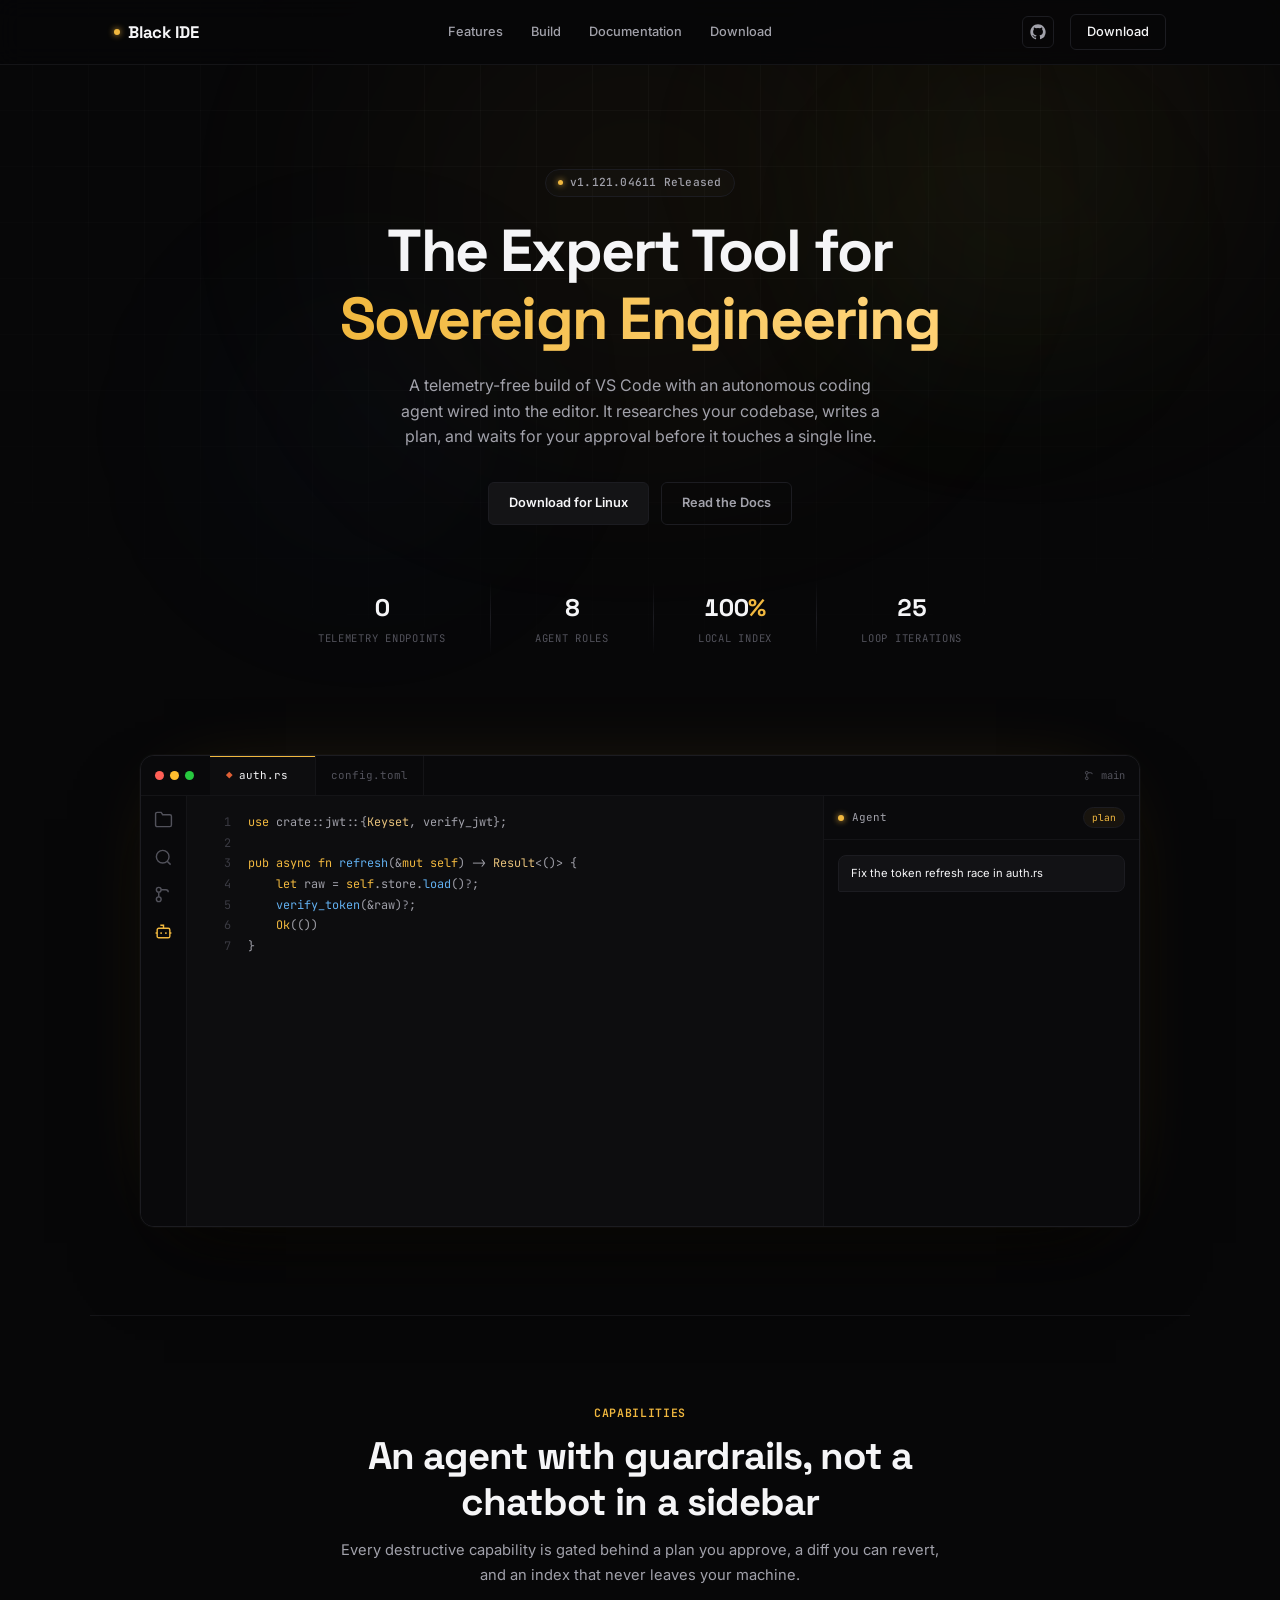
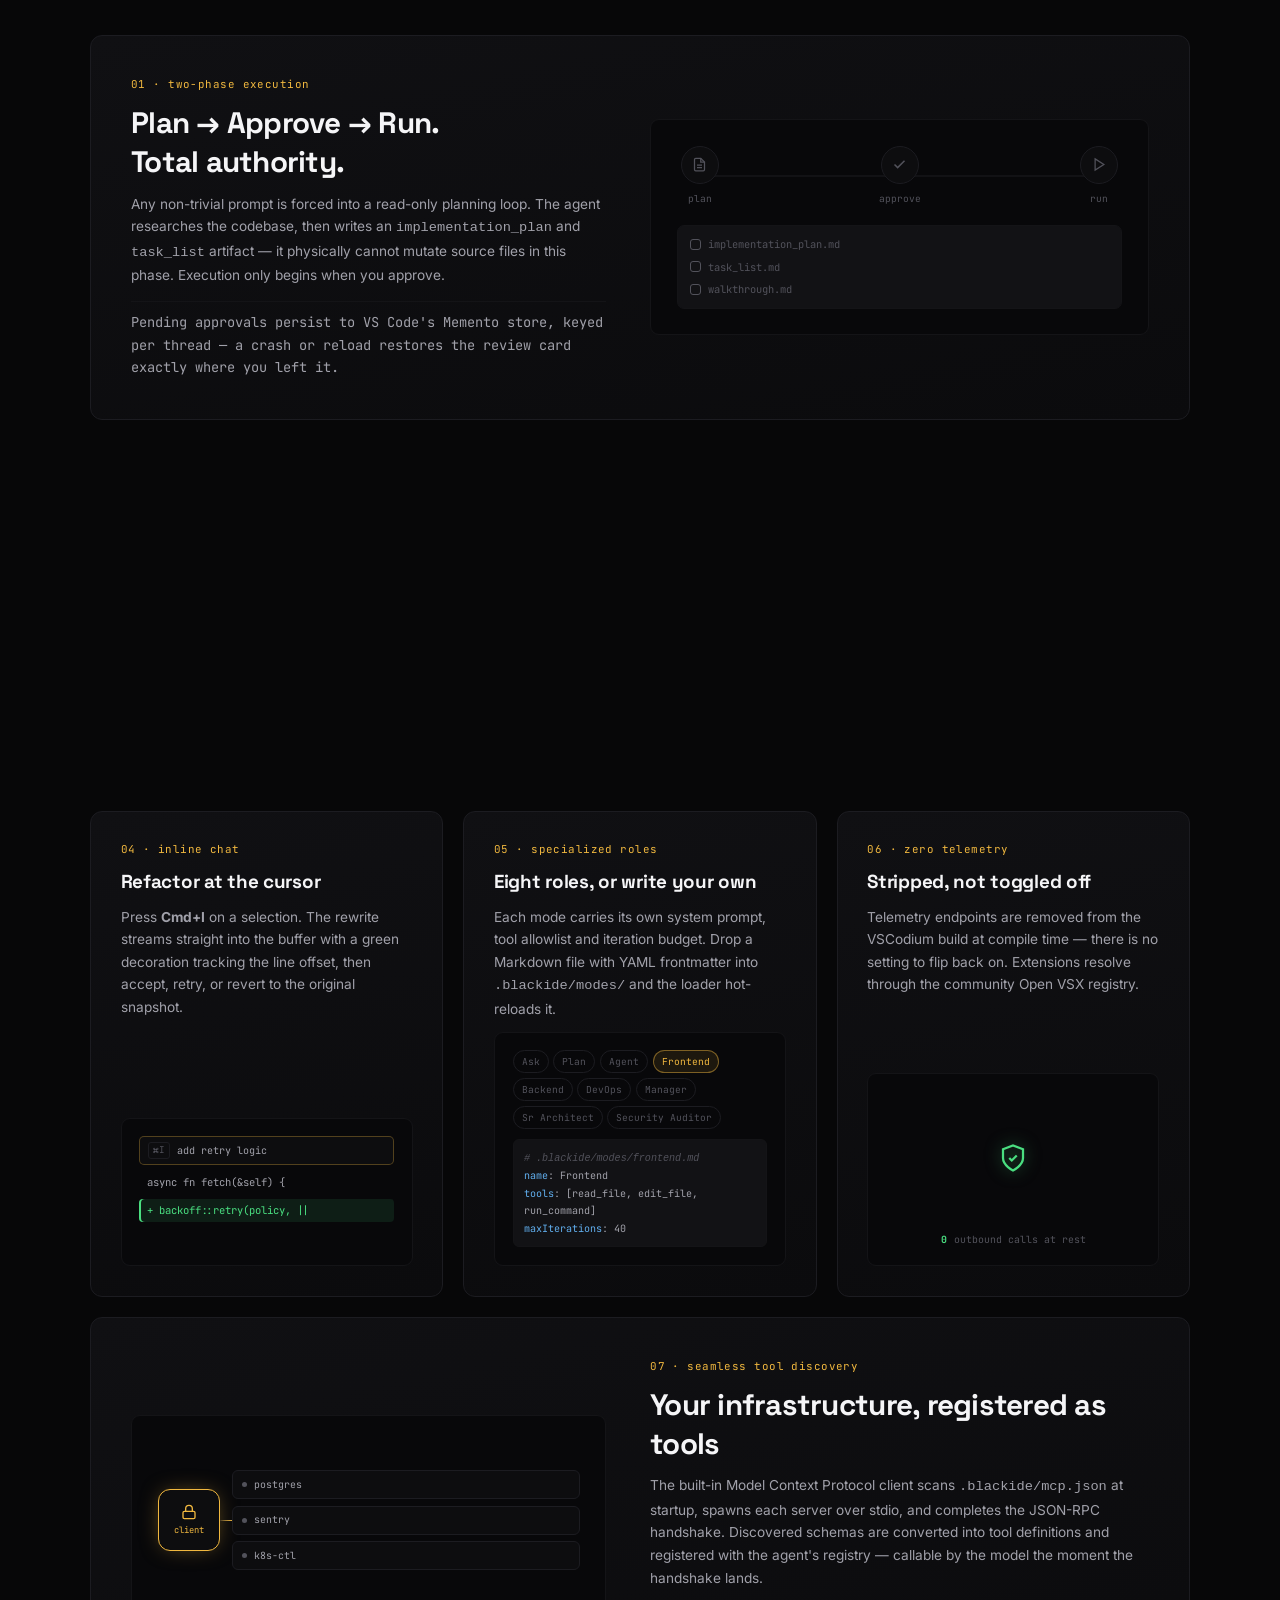
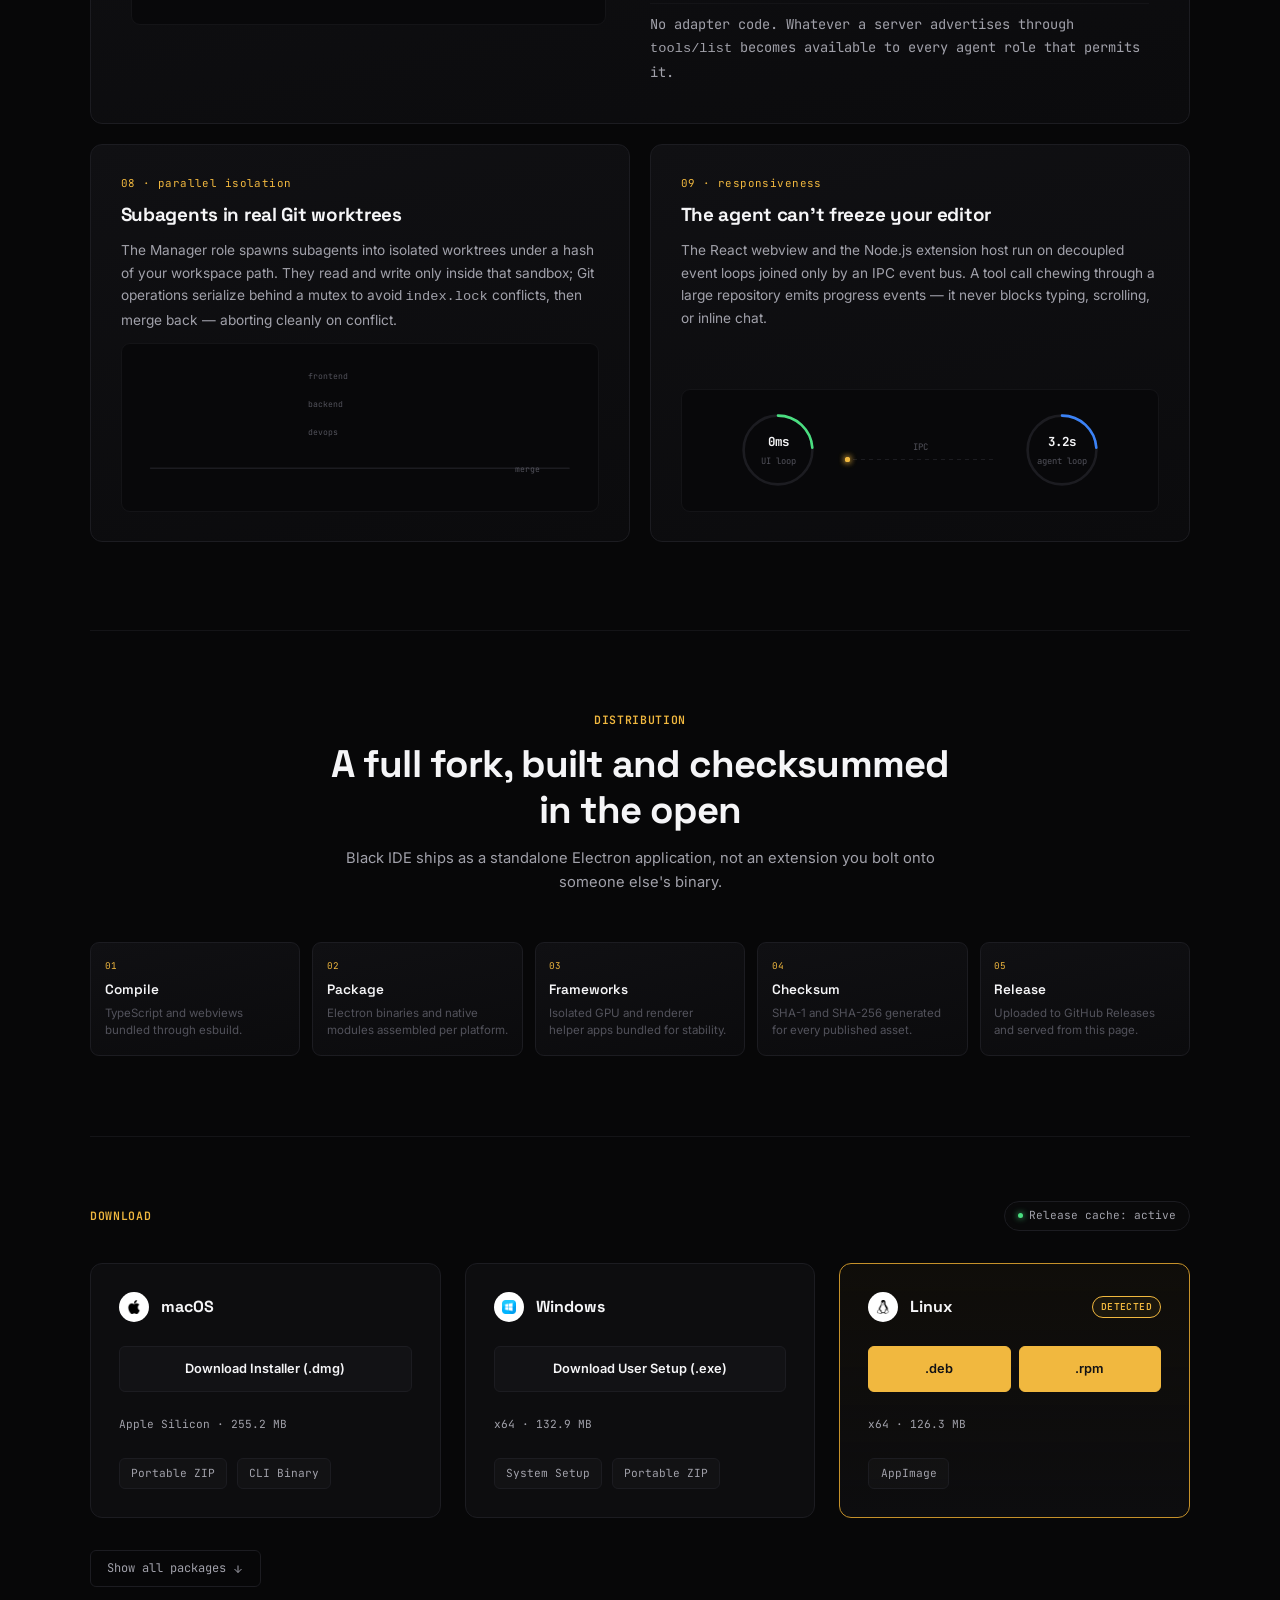
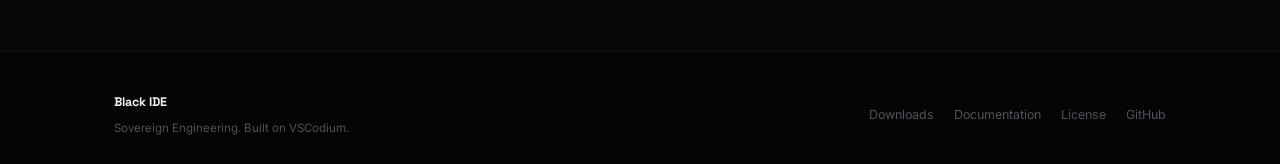
==== commit 1c311053: "feat: implement landing page structure with accessibility primitives and motion-reduced styles" ====
--- a/index.html
+++ b/index.html
@@ -3,130 +3,446 @@
 <head>
 <meta charset="UTF-8">
 <meta name="viewport" content="width=device-width, initial-scale=1.0">
-<title>Black IDE — Telemetry-Free VS Code & AI Agent</title>
-<meta name="description" content="A custom, telemetry-free distribution of VS Code with a built-in AI coding agent.">
+<title>Black IDE — Telemetry-Free VS Code with an Autonomous Coding Agent</title>
+<meta name="description" content="A telemetry-free distribution of VS Code with a built-in autonomous AI agent. Plan-then-execute workflow, per-hunk undo, AST-aware retrieval and MCP tool discovery — all running locally.">
+<meta name="theme-color" content="#070708">
+<meta property="og:title" content="Black IDE — Sovereign Engineering">
+<meta property="og:description" content="Telemetry stripped at compile time. An autonomous agent that plans before it writes.">
+<meta property="og:type" content="website">
 <link rel="preconnect" href="https://fonts.googleapis.com">
 <link rel="preconnect" href="https://fonts.gstatic.com" crossorigin>
 <link href="https://fonts.googleapis.com/css2?family=Space+Grotesk:wght@500;600;700&family=Inter:wght@400;500;600&family=JetBrains+Mono:wght@400;500;600&display=swap" rel="stylesheet">
 <link rel="stylesheet" href="style.css">
+<link rel="stylesheet" href="landing.css">
+<script>document.documentElement.classList.add('js');</script>
 </head>
 <body>
+
+<a class="skip-link" href="#main">Skip to content</a>
+
+<!-- Ambient backdrop: drifting grid + slow aurora. Purely decorative. -->
+<div class="bg-layer" aria-hidden="true">
+  <div class="bg-grid"></div>
+  <div class="aurora aurora-1"></div>
+  <div class="aurora aurora-2"></div>
+  <div class="aurora aurora-3"></div>
+</div>
 
 <header>
   <div class="wrap header-row">
     <a href="#" class="brand"><span class="brand-dot"></span>Black IDE</a>
     <nav>
       <a href="#features">Features</a>
+      <a href="#pipeline">Build</a>
       <a href="https://github.com/ornate-source/blackIDE/wiki" target="_blank" rel="noopener">Documentation</a>
-      <a href="#install">Telemetry-Free</a>
+      <a href="#install">Download</a>
     </nav>
     <div class="header-right">
-      <button class="nav-doc-icon" aria-label="Documentation panel">
-        <svg viewBox="0 0 24 24" width="16" height="16" fill="none" stroke="currentColor" stroke-width="2">
-          <rect x="3" y="3" width="18" height="18" rx="2" ry="2"></rect>
-          <line x1="9" y1="3" x2="9" y2="21"></line>
+      <a class="nav-doc-icon" href="https://github.com/ornate-source/blackIDE" target="_blank" rel="noopener" aria-label="Black IDE on GitHub">
+        <svg viewBox="0 0 24 24" width="16" height="16" fill="currentColor" aria-hidden="true">
+          <path d="M12 .5C5.73.5.5 5.73.5 12c0 5.08 3.29 9.39 7.86 10.91.58.11.79-.25.79-.56v-2c-3.2.7-3.88-1.54-3.88-1.54-.53-1.34-1.29-1.7-1.29-1.7-1.05-.72.08-.7.08-.7 1.16.08 1.77 1.19 1.77 1.19 1.03 1.77 2.7 1.26 3.36.96.1-.75.4-1.26.73-1.55-2.55-.29-5.24-1.28-5.24-5.69 0-1.26.45-2.29 1.19-3.09-.12-.29-.52-1.46.11-3.05 0 0 .97-.31 3.18 1.18a11 11 0 0 1 5.8 0c2.2-1.49 3.17-1.18 3.17-1.18.63 1.59.23 2.76.12 3.05.74.8 1.18 1.83 1.18 3.09 0 4.42-2.69 5.39-5.25 5.68.41.36.78 1.06.78 2.14v3.17c0 .31.21.68.8.56A11.51 11.51 0 0 0 23.5 12C23.5 5.73 18.27.5 12 .5Z"/>
         </svg>
-      </button>
-      <a href="#install" class="nav-cta">Download Now</a>
+      </a>
+      <a href="#install" class="nav-cta">Download</a>
     </div>
   </div>
 </header>
 
-<main>
+<main id="main">
+
+  <!-- ================= HERO ================= -->
   <section class="hero wrap">
-    <div class="hero-container reveal">
-      <div class="eyebrow" id="version-badge">v2.4.0 Released</div>
-      <h1>The Expert Tool for <span><em>Sovereign Engineering</em></span></h1>
-      <p class="hero-desc">A high-performance, telemetry-free development environment built for absolute control. Designed with surgical precision to keep your data local and your focus undivided.</p>
-      <div class="cta-row">
-        <a href="#install" class="btn btn-primary" id="hero-primary-cta">Download for Linux</a>
+    <div class="hero-container">
+      <div class="eyebrow hero-rise" style="--i:0" id="version-badge">Loading release…</div>
+      <h1 class="hero-rise" style="--i:1">The Expert Tool for <span><em>Sovereign Engineering</em></span></h1>
+      <p class="hero-desc hero-rise" style="--i:2">
+        A telemetry-free build of VS Code with an autonomous coding agent wired into the editor.
+        It researches your codebase, writes a plan, and waits for your approval before it touches a single line.
+      </p>
+      <div class="cta-row hero-rise" style="--i:3">
+        <a href="#install" class="btn btn-primary" id="hero-primary-cta">Download Black IDE</a>
         <a href="https://github.com/ornate-source/blackIDE/wiki" target="_blank" rel="noopener" class="btn btn-secondary">Read the Docs</a>
       </div>
+
+      <div class="hero-stats hero-rise" style="--i:4">
+        <div class="stat">
+          <div class="stat-num" data-count="0">0</div>
+          <div class="stat-label">Telemetry endpoints</div>
+        </div>
+        <div class="stat-sep" aria-hidden="true"></div>
+        <div class="stat">
+          <div class="stat-num" data-count="8">0</div>
+          <div class="stat-label">Agent roles</div>
+        </div>
+        <div class="stat-sep" aria-hidden="true"></div>
+        <div class="stat">
+          <div class="stat-num" data-count="100"><span class="unit">%</span></div>
+          <div class="stat-label">Local index</div>
+        </div>
+        <div class="stat-sep" aria-hidden="true"></div>
+        <div class="stat">
+          <div class="stat-num" data-count="25">0</div>
+          <div class="stat-label">Loop iterations</div>
+        </div>
+      </div>
     </div>
   </section>
 
-  <!-- Rust split-editor mock -->
-  <section class="wrap reveal" style="transition-delay: 50ms;">
-    <div class="editor-frame">
-      <div class="editor-header">
+  <!-- ================= LIVE IDE DEMO ================= -->
+  <!-- Scripted walkthrough driven by landing.js: prompt → research → plan →
+       approval → execution → checkpoint. Decorative, so hidden from AT; the
+       same story is told in prose by the feature cards below. -->
+  <section class="demo-section wrap reveal">
+    <div class="ide" id="ide-demo" aria-hidden="true">
+
+      <div class="ide-titlebar">
         <div class="window-dots">
           <span class="window-dot red"></span>
           <span class="window-dot yellow"></span>
           <span class="window-dot green"></span>
         </div>
-        <div class="editor-tabs">
-          <div class="tab active">
-            <span class="tab-icon rust">🦀</span>
-            <span>main.rs</span>
-          </div>
-          <div class="tab">
-            <span class="tab-icon cog">⚙️</span>
-            <span>config.toml</span>
-          </div>
-        </div>
-        <div></div>
-      </div>
-      <div class="editor-layout">
-        <div class="editor-sidebar">
-          <!-- Folder Icon -->
-          <svg class="sidebar-icon active" viewBox="0 0 24 24" fill="none" stroke="currentColor" stroke-width="2">
-            <path d="M22 19a2 2 0 0 1-2 2H4a2 2 0 0 1-2-2V5a2 2 0 0 1 2-2h5l2 3h9a2 2 0 0 1 2 2z"></path>
+        <div class="ide-tabs">
+          <div class="ide-tab active dirty" id="demo-tab"><span style="color:#de5f35">◆</span>auth.rs</div>
+          <div class="ide-tab">config.toml</div>
+        </div>
+        <div class="ide-branch">
+          <svg viewBox="0 0 24 24" width="11" height="11" fill="none" stroke="currentColor" stroke-width="2">
+            <circle cx="6" cy="6" r="3"></circle><circle cx="6" cy="18" r="3"></circle>
+            <path d="M18 9a3 3 0 0 0-3-3H9M6 9v6"></path>
           </svg>
-          <!-- Search Icon -->
-          <svg class="sidebar-icon" viewBox="0 0 24 24" fill="none" stroke="currentColor" stroke-width="2">
-            <circle cx="11" cy="11" r="8"></circle>
-            <line x1="21" y1="21" x2="16.65" y2="16.65"></line>
-          </svg>
-          <!-- Plugins/Extensions Icon -->
-          <svg class="sidebar-icon" viewBox="0 0 24 24" fill="none" stroke="currentColor" stroke-width="2">
-            <path d="M21 16V8a2 2 0 0 0-1-1.73l-7-4a2 2 0 0 0-2 0l-7 4A2 2 0 0 0 3 8v8a2 2 0 0 0 1 1.73l7 4a2 2 0 0 0 2 0l7-4A2 2 0 0 0 21 16z"></path>
-          </svg>
-          <!-- Run/Play Icon -->
-          <svg class="sidebar-icon" viewBox="0 0 24 24" fill="none" stroke="currentColor" stroke-width="2">
-            <polygon points="5 3 19 12 5 21 5 3"></polygon>
-          </svg>
-        </div>
-        <div class="editor-workspace">
-          <div class="editor-pane left-pane">
-            <span class="code-gutter">1</span><span class="code-content"><span class="code-keyword">use</span> std::sync::Arc;</span><br>
-            <span class="code-gutter">2</span><span class="code-content"><span class="code-keyword">use</span> tokio::sync::Mutex;</span><br>
-            <span class="code-gutter">3</span><span class="code-content"></span><br>
-            <span class="code-gutter">4</span><span class="code-content"><span class="code-keyword">pub struct</span> <span class="code-type">Engine</span> {</span><br>
-            <span class="code-gutter">5</span><span class="code-content">    state: Arc&lt;Mutex&lt;State&gt;&gt;,</span><br>
-            <span class="code-gutter">6</span><span class="code-content">}</span>
-          </div>
-          <div class="editor-pane right-pane">
-            <div class="right-pane-graphic">
-              <div class="graphic-line long"></div>
-              <div class="graphic-line med"></div>
-              <div class="graphic-line short"></div>
-              <div class="graphic-line long"></div>
-              <div class="graphic-line med"></div>
-            </div>
-          </div>
-        </div>
+          <span id="demo-branch">main</span>
+        </div>
+      </div>
+
+      <div class="ide-body">
+        <div class="ide-rail">
+          <svg class="rail-icon" viewBox="0 0 24 24" fill="none" stroke="currentColor" stroke-width="1.8"><path d="M22 19a2 2 0 0 1-2 2H4a2 2 0 0 1-2-2V5a2 2 0 0 1 2-2h5l2 3h9a2 2 0 0 1 2 2z"></path></svg>
+          <svg class="rail-icon" viewBox="0 0 24 24" fill="none" stroke="currentColor" stroke-width="1.8"><circle cx="11" cy="11" r="8"></circle><line x1="21" y1="21" x2="16.65" y2="16.65"></line></svg>
+          <svg class="rail-icon" viewBox="0 0 24 24" fill="none" stroke="currentColor" stroke-width="1.8"><circle cx="6" cy="6" r="3"></circle><circle cx="6" cy="18" r="3"></circle><path d="M18 9a3 3 0 0 0-3-3H9M6 9v6"></path></svg>
+          <svg class="rail-icon active" viewBox="0 0 24 24" fill="none" stroke="currentColor" stroke-width="1.8"><path d="M12 8V4H8"></path><rect x="4" y="8" width="16" height="12" rx="2"></rect><path d="M2 14h2M20 14h2M15 13v2M9 13v2"></path></svg>
+        </div>
+
+        <div class="ide-editor" id="demo-editor">
+          <div class="checkpoint-toast" id="demo-toast">
+            <span class="dot"></span>
+            <span>Checkpoint saved · 2 hunks</span>
+            <span class="undo">Restore</span>
+          </div>
+        </div>
+
+        <aside class="ide-agent">
+          <div class="agent-head">
+            <span class="brand-dot"></span>
+            <span>Agent</span>
+            <span class="agent-mode" id="demo-mode">plan</span>
+          </div>
+          <div class="agent-stream" id="demo-stream"></div>
+        </aside>
       </div>
     </div>
   </section>
 
-  <!-- Dynamic Platform Install Section -->
-  <section class="install wrap reveal" id="install" style="transition-delay: 100ms;">
+  <!-- ================= FEATURES ================= -->
+  <section class="features wrap" id="features">
+    <div class="section-head reveal">
+      <div class="section-label">Capabilities</div>
+      <h2>An agent with guardrails, not a chatbot in a sidebar</h2>
+      <p>Every destructive capability is gated behind a plan you approve, a diff you can revert, and an index that never leaves your machine.</p>
+    </div>
+
+    <div class="features-grid">
+
+      <!-- 01 — Plan → Approve → Run -->
+      <article class="feat span-6 reveal" data-animate>
+        <div class="feat-body">
+          <div class="feat-label">01 · two-phase execution</div>
+          <h3>Plan → Approve → Run.<br>Total authority.</h3>
+          <p>
+            Any non-trivial prompt is forced into a read-only planning loop. The agent researches the
+            codebase, then writes an <code>implementation_plan</code> and <code>task_list</code> artifact —
+            it physically cannot mutate source files in this phase. Execution only begins when you approve.
+          </p>
+          <p class="feat-note">Pending approvals persist to VS Code's Memento store, keyed per thread — a crash or reload restores the review card exactly where you left it.</p>
+        </div>
+        <div class="stage">
+          <div class="flow">
+            <div class="flow-track">
+              <div class="flow-step" style="--step:0">
+                <div class="flow-dot anim">
+                  <svg viewBox="0 0 24 24" fill="none" stroke="currentColor" stroke-width="2"><path d="M14 2H6a2 2 0 0 0-2 2v16a2 2 0 0 0 2 2h12a2 2 0 0 0 2-2V8z"></path><polyline points="14 2 14 8 20 8"></polyline><line x1="16" y1="13" x2="8" y2="13"></line><line x1="16" y1="17" x2="8" y2="17"></line></svg>
+                </div>
+                <span class="cap">plan</span>
+              </div>
+              <div class="flow-step" style="--step:1">
+                <div class="flow-dot anim">
+                  <svg viewBox="0 0 24 24" fill="none" stroke="currentColor" stroke-width="2.4"><polyline points="20 6 9 17 4 12"></polyline></svg>
+                </div>
+                <span class="cap">approve</span>
+              </div>
+              <div class="flow-step" style="--step:2">
+                <div class="flow-dot anim">
+                  <svg viewBox="0 0 24 24" fill="none" stroke="currentColor" stroke-width="2"><polygon points="5 3 19 12 5 21 5 3"></polygon></svg>
+                </div>
+                <span class="cap">run</span>
+              </div>
+            </div>
+            <div class="flow-artifacts">
+              <span class="artifact anim" style="--step:0"><i class="box"></i>implementation_plan.md</span>
+              <span class="artifact anim" style="--step:1"><i class="box"></i>task_list.md</span>
+              <span class="artifact anim" style="--step:2"><i class="box"></i>walkthrough.md</span>
+            </div>
+          </div>
+        </div>
+      </article>
+
+      <!-- 02 — Checkpoints -->
+      <article class="feat span-3 reveal" data-animate>
+        <div class="feat-label">02 · reverse-hunk undo</div>
+        <h3>Revert a function, not a file</h3>
+        <p>
+          Checkpoints store the structural diff, never a full copy. Restoring applies the reverse hunk
+          to disk, so you can roll back one edit while keeping every other change the agent made in the
+          same response.
+        </p>
+        <div class="stage">
+          <div class="hunks">
+            <div class="hunk del" style="--step:0">− verify_token(&amp;raw)?;</div>
+            <div class="hunk add" style="--step:1">+ verify_jwt(&amp;raw, &amp;keyset)?;</div>
+            <div class="hunk add" style="--step:2">+ refresh_if_expiring(&amp;mut s);</div>
+          </div>
+          <div class="restore-bar">
+            <span>hunk 2/3</span>
+            <span class="rev anim">restore</span>
+          </div>
+        </div>
+      </article>
+
+      <!-- 03 — AST-aware retrieval -->
+      <article class="feat span-3 reveal" data-animate>
+        <div class="feat-label">03 · ast-aware retrieval</div>
+        <h3>Retrieval that respects syntax</h3>
+        <p>
+          The indexer parses the AST and chunks on class and function boundaries instead of character
+          counts, so a retrieved symbol is always a whole symbol. Embeddings live in a local SQLite
+          database — nothing is uploaded.
+        </p>
+        <div class="stage">
+          <div class="rag">
+            <div class="rag-query">
+              <svg viewBox="0 0 24 24" width="11" height="11" fill="none" stroke="currentColor" stroke-width="2"><circle cx="11" cy="11" r="8"></circle><line x1="21" y1="21" x2="16.65" y2="16.65"></line></svg>
+              <span class="typed anim">where is auth refreshed</span>
+            </div>
+            <div class="rag-hit anim" style="--step:0"><span class="score" style="width:52px"></span><span class="name">impl TokenStore::refresh</span></div>
+            <div class="rag-hit anim" style="--step:1"><span class="score" style="width:38px"></span><span class="name">fn verify_jwt</span></div>
+            <div class="rag-hit anim" style="--step:2"><span class="score" style="width:22px"></span><span class="name">struct SessionGuard</span></div>
+          </div>
+        </div>
+      </article>
+
+      <!-- 04 — Inline chat -->
+      <article class="feat reveal" data-animate>
+        <div class="feat-label">04 · inline chat</div>
+        <h3>Refactor at the cursor</h3>
+        <p>
+          Press <strong>Cmd+I</strong> on a selection. The rewrite streams straight into the buffer with a
+          green decoration tracking the line offset, then accept, retry, or revert to the original snapshot.
+        </p>
+        <div class="stage">
+          <div class="inline">
+            <div class="inline-prompt">
+              <span class="kbd">⌘I</span>
+              <span class="typed anim">add retry logic</span>
+            </div>
+            <div class="inline-code">async fn fetch(&amp;self) {</div>
+            <div class="inline-code gen anim">+  backoff::retry(policy, ||</div>
+            <div class="inline-actions anim">
+              <span class="ok">Accept</span><span>Edit again</span><span>Reject</span>
+            </div>
+          </div>
+        </div>
+      </article>
+
+      <!-- 05 — Agent modes -->
+      <article class="feat reveal" data-animate>
+        <div class="feat-label">05 · specialized roles</div>
+        <h3>Eight roles, or write your own</h3>
+        <p>
+          Each mode carries its own system prompt, tool allowlist and iteration budget. Drop a Markdown
+          file with YAML frontmatter into <code>.blackide/modes/</code> and the loader hot-reloads it.
+        </p>
+        <div class="stage">
+          <div class="modes">
+            <div class="mode-chips" id="mode-chips"></div>
+            <div class="mode-config" id="mode-config"></div>
+          </div>
+        </div>
+      </article>
+
+      <!-- 06 — Zero telemetry -->
+      <article class="feat reveal" data-animate>
+        <div class="feat-label">06 · zero telemetry</div>
+        <h3>Stripped, not toggled off</h3>
+        <p>
+          Telemetry endpoints are removed from the VSCodium build at compile time — there is no setting to
+          flip back on. Extensions resolve through the community Open VSX registry.
+        </p>
+        <div class="stage">
+          <div class="shield-stage">
+            <span class="shield-ring anim" style="--step:0"></span>
+            <span class="shield-ring anim" style="--step:1"></span>
+            <span class="shield-ring anim" style="--step:2"></span>
+            <span class="packet anim" style="--step:0; --fx:-118px; --fy:-40px">usage.ping</span>
+            <span class="packet anim" style="--step:1; --fx:112px; --fy:-30px">crash.dmp</span>
+            <span class="packet anim" style="--step:2; --fx:-96px; --fy:44px">exp.flags</span>
+            <span class="packet anim" style="--step:3; --fx:104px; --fy:46px">metrics.v2</span>
+            <div class="shield-core">
+              <svg viewBox="0 0 24 24" fill="none" stroke="currentColor" stroke-width="1.8"><path d="M12 22s8-4 8-10V5l-8-3-8 3v7c0 6 8 10 8 10z"></path><polyline points="9 12 11 14 15 10"></polyline></svg>
+            </div>
+          </div>
+          <div class="telemetry-count"><b>0</b> outbound calls at rest</div>
+        </div>
+      </article>
+
+      <!-- 07 — MCP -->
+      <article class="feat span-6 flip reveal" data-animate>
+        <div class="feat-body">
+          <div class="feat-label">07 · seamless tool discovery</div>
+          <h3>Your infrastructure, registered as tools</h3>
+          <p>
+            The built-in Model Context Protocol client scans <code>.blackide/mcp.json</code> at startup,
+            spawns each server over stdio, and completes the JSON-RPC handshake. Discovered schemas are
+            converted into tool definitions and registered with the agent's registry — callable by the
+            model the moment the handshake lands.
+          </p>
+          <p class="feat-note">No adapter code. Whatever a server advertises through <code>tools/list</code> becomes available to every agent role that permits it.</p>
+        </div>
+        <div class="stage">
+          <div class="mcp">
+            <div class="mcp-bus">
+              <div class="mcp-wire" aria-hidden="true">
+                <span class="mcp-pulse anim" style="--step:0"></span>
+                <span class="mcp-pulse anim" style="--step:1"></span>
+                <span class="mcp-pulse anim" style="--step:2"></span>
+              </div>
+              <div class="mcp-hub">
+                <svg viewBox="0 0 24 24" fill="none" stroke="currentColor" stroke-width="2"><rect x="3" y="11" width="18" height="11" rx="2"></rect><path d="M7 11V7a5 5 0 0 1 10 0v4"></path></svg>
+                <span>client</span>
+              </div>
+              <div class="mcp-servers">
+                <div class="mcp-server anim" style="--step:0"><span class="led anim"></span>postgres<span class="tools anim">6 tools</span></div>
+                <div class="mcp-server anim" style="--step:1"><span class="led anim"></span>sentry<span class="tools anim">4 tools</span></div>
+                <div class="mcp-server anim" style="--step:2"><span class="led anim"></span>k8s-ctl<span class="tools anim">9 tools</span></div>
+              </div>
+            </div>
+          </div>
+        </div>
+      </article>
+
+      <!-- 08 — Worktrees -->
+      <article class="feat span-3 reveal" data-animate>
+        <div class="feat-label">08 · parallel isolation</div>
+        <h3>Subagents in real Git worktrees</h3>
+        <p>
+          The Manager role spawns subagents into isolated worktrees under a hash of your workspace path.
+          They read and write only inside that sandbox; Git operations serialize behind a mutex to avoid
+          <code>index.lock</code> conflicts, then merge back — aborting cleanly on conflict.
+        </p>
+        <div class="stage">
+          <div class="worktree">
+            <!-- viewBox aspect is tuned to the stage so `meet` scaling fills the
+                 card instead of letterboxing the diagram into the middle. -->
+            <svg class="wt-svg" viewBox="0 0 460 130" fill="none">
+              <path class="wt-trunk" d="M12 108 L448 108"></path>
+              <path class="wt-branch anim" style="--step:0" d="M90 108 C130 108 130 22 170 22 L300 22 C340 22 340 108 380 108"></path>
+              <path class="wt-branch anim" style="--step:1" d="M90 108 C130 108 130 51 170 51 L300 51 C340 51 340 108 380 108"></path>
+              <path class="wt-branch anim" style="--step:2" d="M90 108 C130 108 130 80 170 80 L300 80 C340 80 340 108 380 108"></path>
+              <text class="wt-label" x="176" y="15">frontend</text>
+              <text class="wt-label" x="176" y="44">backend</text>
+              <text class="wt-label" x="176" y="73">devops</text>
+              <circle class="wt-node anim" style="--step:0" cx="170" cy="22" r="3.5"></circle>
+              <circle class="wt-node anim" style="--step:1" cx="170" cy="51" r="3.5"></circle>
+              <circle class="wt-node anim" style="--step:2" cx="170" cy="80" r="3.5"></circle>
+              <circle class="wt-merge anim" cx="380" cy="108" r="5"></circle>
+              <text class="wt-label" x="392" y="112">merge</text>
+            </svg>
+          </div>
+        </div>
+      </article>
+
+      <!-- 09 — Async loops -->
+      <article class="feat span-3 reveal" data-animate>
+        <div class="feat-label">09 · responsiveness</div>
+        <h3>The agent can't freeze your editor</h3>
+        <p>
+          The React webview and the Node.js extension host run on decoupled event loops joined only by an
+          IPC event bus. A tool call chewing through a large repository emits progress events — it never
+          blocks typing, scrolling, or inline chat.
+        </p>
+        <div class="stage">
+          <div class="loops">
+            <div class="loop-ring ui">
+              <svg viewBox="0 0 100 100"><circle class="track" cx="50" cy="50" r="40"></circle><circle class="arc anim" cx="50" cy="50" r="40"></circle></svg>
+              <div class="center"><b>0ms</b><span>UI loop</span></div>
+            </div>
+            <div class="loop-bridge">
+              <span class="cap">IPC</span>
+              <div class="wire">
+                <span class="ipc anim" style="--step:0"></span>
+                <span class="ipc anim" style="--step:1"></span>
+              </div>
+            </div>
+            <div class="loop-ring agent">
+              <svg viewBox="0 0 100 100"><circle class="track" cx="50" cy="50" r="40"></circle><circle class="arc anim" cx="50" cy="50" r="40"></circle></svg>
+              <div class="center"><b>3.2s</b><span>agent loop</span></div>
+            </div>
+          </div>
+        </div>
+      </article>
+
+    </div>
+  </section>
+
+  <!-- ================= BUILD PIPELINE ================= -->
+  <section class="pipeline wrap" id="pipeline">
+    <div class="section-head reveal">
+      <div class="section-label">Distribution</div>
+      <h2>A full fork, built and checksummed in the open</h2>
+      <p>Black IDE ships as a standalone Electron application, not an extension you bolt onto someone else's binary.</p>
+    </div>
+    <div class="pipe-track reveal" data-animate>
+      <div class="pipe-step" style="--step:0">
+        <span class="n">01</span><h4>Compile</h4><p>TypeScript and webviews bundled through esbuild.</p>
+      </div>
+      <div class="pipe-step" style="--step:1">
+        <span class="n">02</span><h4>Package</h4><p>Electron binaries and native modules assembled per platform.</p>
+      </div>
+      <div class="pipe-step" style="--step:2">
+        <span class="n">03</span><h4>Frameworks</h4><p>Isolated GPU and renderer helper apps bundled for stability.</p>
+      </div>
+      <div class="pipe-step" style="--step:3">
+        <span class="n">04</span><h4>Checksum</h4><p>SHA-1 and SHA-256 generated for every published asset.</p>
+      </div>
+      <div class="pipe-step" style="--step:4">
+        <span class="n">05</span><h4>Release</h4><p>Uploaded to GitHub Releases and served from this page.</p>
+      </div>
+    </div>
+  </section>
+
+  <!-- ================= INSTALL ================= -->
+  <section class="install wrap reveal" id="install">
     <div class="install-head">
       <div class="section-label">Download</div>
       <span class="status-pill" id="status-pill"><span class="status-dot" id="status-dot"></span><span id="status-text">Checking release channel…</span></span>
     </div>
 
     <div class="platform-grid" id="platform-grid">
-      <!-- macOS Card -->
       <div class="platform-card" id="card-macos">
         <div class="platform-head">
-          <div class="platform-icon"><img src="./icons/apple-logo.png" alt="macOS"></div>
+          <div class="platform-icon"><img src="./icons/apple-logo.png" alt=""></div>
           <div class="platform-name">macOS</div>
           <span class="badge">Detected</span>
         </div>
-        <a id="link-macos-dmg" class="btn-download" href="#">
-          <span>Download Installer (.dmg)</span>
-        </a>
+        <a id="link-macos-dmg" class="btn-download" href="#"><span>Download Installer (.dmg)</span></a>
         <div class="platform-meta" id="meta-macos">Apple Silicon · —</div>
         <div class="platform-links">
           <a id="link-macos-zip" class="link-chip" href="#">Portable ZIP</a>
@@ -134,16 +450,13 @@
         </div>
       </div>
 
-      <!-- Windows Card -->
       <div class="platform-card" id="card-windows">
         <div class="platform-head">
-          <div class="platform-icon"><img src="./icons/microsoft.png" alt="Windows"></div>
+          <div class="platform-icon"><img src="./icons/microsoft.png" alt=""></div>
           <div class="platform-name">Windows</div>
           <span class="badge">Detected</span>
         </div>
-        <a id="link-windows-user" class="btn-download" href="#">
-          <span>Download User Setup (.exe)</span>
-        </a>
+        <a id="link-windows-user" class="btn-download" href="#"><span>Download User Setup (.exe)</span></a>
         <div class="platform-meta" id="meta-windows">x64 User Setup · —</div>
         <div class="platform-links">
           <a id="link-windows-system" class="link-chip" href="#">System Setup</a>
@@ -151,20 +464,15 @@
         </div>
       </div>
 
-      <!-- Linux Card -->
       <div class="platform-card" id="card-linux">
         <div class="platform-head">
-          <div class="platform-icon"><img src="./icons/linux.png" alt="Linux"></div>
+          <div class="platform-icon"><img src="./icons/linux.png" alt=""></div>
           <div class="platform-name">Linux</div>
           <span class="badge">Detected</span>
         </div>
         <div class="linux-btn-group">
-          <a id="link-linux-deb" class="btn-download btn-half" href="#">
-            <span>.deb</span>
-          </a>
-          <a id="link-linux-rpm" class="btn-download btn-half" href="#">
-            <span>.rpm</span>
-          </a>
+          <a id="link-linux-deb" class="btn-download btn-half" href="#"><span>.deb</span></a>
+          <a id="link-linux-rpm" class="btn-download btn-half" href="#"><span>.rpm</span></a>
         </div>
         <div class="platform-meta" id="meta-linux">Debian / RedHat · —</div>
         <div class="platform-links">
@@ -173,182 +481,10 @@
       </div>
     </div>
 
-    <a href="./download/index.html#downloads" class="matrix-toggle" style="text-decoration:none;">Show all packages ↓</a>
-  </section>
-
-  <!-- Features Grid Section -->
-  <section class="features wrap" id="features">
-    <div class="features-grid">
-      
-      <!-- Card 1: Plan Approve Run (Wide) -->
-      <div class="feat-card wide reveal" style="transition-delay: 0ms;">
-        <div class="feat-content">
-          <div class="feat-label">01 · plan → approve → run</div>
-          <h2>Plan → Approve → Run. <br>Total Authority.</h2>
-          <p>The agent never executes code behind your back. It analyzes the context and produces a detailed features_plan.md. You review the intended changes, approve them, and then Black IDE executes the implementation layers. Absolute predictability.</p>
-        </div>
-        <div class="flow-graphic-container">
-          <div class="flow-nodes">
-            <div class="flow-node active">
-              <svg viewBox="0 0 24 24" fill="none" stroke="currentColor" stroke-width="2">
-                <path d="M14 2H6a2 2 0 0 0-2 2v16a2 2 0 0 0 2 2h12a2 2 0 0 0 2-2V8z"></path>
-                <polyline points="14 2 14 8 20 8"></polyline>
-                <line x1="16" y1="13" x2="8" y2="13"></line>
-                <line x1="16" y1="17" x2="8" y2="17"></line>
-                <polyline points="10 9 9 9 8 9"></polyline>
-              </svg>
-            </div>
-            <div class="flow-node active">
-              <svg viewBox="0 0 24 24" fill="none" stroke="currentColor" stroke-width="2">
-                <polyline points="20 6 9 17 4 12"></polyline>
-              </svg>
-            </div>
-            <div class="flow-node">
-              <svg viewBox="0 0 24 24" fill="none" stroke="currentColor" stroke-width="2">
-                <polygon points="5 3 19 12 5 21 5 3"></polygon>
-              </svg>
-            </div>
-          </div>
-          <div class="flow-files-box">
-            <div class="file-item active">📄 features_plan.md</div>
-            <div class="file-item">📄 family_structure.md</div>
-            <div class="file-item">📄 app_tests.rs</div>
-          </div>
-        </div>
-      </div>
-
-      <!-- Card 2 & 3: Split Row -->
-      <div class="feat-card-row split-row">
-        <!-- Card 2: Granular Control -->
-        <div class="feat-card-inner reveal" style="transition-delay: 50ms;">
-          <div class="feat-label">02 · granular control</div>
-          <h3>Granular Control</h3>
-          <p>Utilize a multi-worktree architecture (Manager, Architect, Design) enabling atomic operations. Easily undo per hunk and isolate changes within dedicated Git worktrees for maximum safety and rollback precision.</p>
-          <div class="worktree-graphic">
-            <div class="worktree-box active">
-              <span>Architect Worktree</span>
-              <span class="worktree-dot"></span>
-            </div>
-            <div class="worktree-box" style="opacity: 0.4;">
-              <span>Design Worktree</span>
-            </div>
-          </div>
-        </div>
-
-        <!-- Card 3: Advanced Retrieval -->
-        <div class="feat-card-inner reveal" style="transition-delay: 100ms;">
-          <div class="feat-label">03 · advanced retrieval</div>
-          <h3>Advanced Retrieval</h3>
-          <p>Powered by AST-Aware RAG. Black IDE chunks code intelligently at class and function boundaries, preserving semantic context. The asynchronous event loop ensures the UI never stutters, even during massive codebase indexing.</p>
-          <div class="retrieval-graphic">
-            <div class="search-mock">
-              <svg viewBox="0 0 24 24" width="12" height="12" fill="none" stroke="currentColor" stroke-width="2">
-                <circle cx="11" cy="11" r="8"></circle>
-                <line x1="21" y1="21" x2="16.65" y2="16.65"></line>
-              </svg>
-              <span>Search class Auth...</span>
-            </div>
-            <div class="search-line glow"></div>
-            <div class="search-line" style="opacity: 0.3; width: 75%;"></div>
-          </div>
-        </div>
-      </div>
-
-      <!-- Card 4 & 5: Split Row -->
-      <div class="feat-card-row split-row">
-        <!-- Card 4: Undo Per Hunk -->
-        <div class="feat-card-inner reveal" style="transition-delay: 50ms;">
-          <div class="feat-label">04 · undo per hunk</div>
-          <h3>Undo Per Hunk</h3>
-          <p>Every change is stored as a diff hunk, not a full file snapshot. Revert a single function without touching changes elsewhere in the codebase, preventing code pollution.</p>
-          <div class="diff-graphic">
-            <div class="diff-line del">- old_auth_logic()</div>
-            <div class="diff-line add">+ new_jwt_middleware()</div>
-          </div>
-        </div>
-
-        <!-- Card 5: Editor Inline Chat -->
-        <div class="feat-card-inner reveal" style="transition-delay: 100ms;">
-          <div class="feat-label">05 · inline chat</div>
-          <h3>Editor Inline Chat (Cmd+I)</h3>
-          <p>Stream refactoring and adjustments directly to your cursor inside the text editor. Highlights additions in green decoration and provides inline acceptance controls.</p>
-          <div class="inline-chat-graphic">
-            <div class="inline-chat-line">function parse() {</div>
-            <div class="inline-chat-line added">+   return "refactored_code";</div>
-            <div class="inline-chat-controls">
-              <span class="chat-btn active">Accept</span>
-              <span class="chat-btn">Reject</span>
-            </div>
-          </div>
-        </div>
-      </div>
-
-      <!-- Card 6 & 7: Split Row -->
-      <div class="feat-card-row split-row">
-        <!-- Card 6: Specialized & Custom Roles -->
-        <div class="feat-card-inner reveal" style="transition-delay: 50ms;">
-          <div class="feat-label">06 · custom roles</div>
-          <h3>Specialized & Custom Roles</h3>
-          <p>Run agents in specialized roles like DevOps, Frontend, or Architect. Configure custom workflows by writing Markdown prompt templates with YAML configuration headers.</p>
-          <div class="modes-config-graphic">
-            <span># .blackide/modes/auditor.md</span>
-            <div>name: Security Auditor</div>
-            <div>tools: [read_file, grep_search]</div>
-          </div>
-        </div>
-
-        <!-- Card 7: Compile-Time Patched -->
-        <div class="feat-card-inner reveal" style="transition-delay: 100ms;">
-          <div class="feat-label">07 · zero telemetry</div>
-          <h3>Compile-Time Patched</h3>
-          <p>Not disabled by a simple configuration setting — telemetry endpoints are completely stripped from the VSCodium build. Extensions are resolved via the community Open VSX registry.</p>
-          <div class="shield-graphic">
-            <div class="shield-halo"></div>
-            <svg viewBox="0 0 24 24" width="30" height="30" fill="none" stroke="var(--green)" stroke-width="2">
-              <path d="M12 22s8-4 8-10V5l-8-3-8 3v7c0 6 8 10 8 10z"></path>
-            </svg>
-          </div>
-        </div>
-      </div>
-
-      <!-- Card 8: MCP Tool Discovery (Wide) -->
-      <div class="feat-card wide reveal" style="transition-delay: 0ms;">
-        <div class="mcp-graphic">
-          <div class="mcp-connection">
-            <div class="mcp-card">Black IDE</div>
-            <div class="mcp-center-node">
-              <svg viewBox="0 0 24 24" width="14" height="14" fill="none" stroke="currentColor" stroke-width="2.5">
-                <rect x="3" y="11" width="18" height="11" rx="2" ry="2"></rect>
-                <path d="M7 11V7a5 5 0 0 1 10 0v4"></path>
-              </svg>
-            </div>
-            <div class="mcp-card active">External API</div>
-          </div>
-        </div>
-        <div class="feat-content">
-          <div class="feat-label">08 · seamless tool discovery</div>
-          <h2>Seamless Tool Discovery</h2>
-          <p>Built-in MCP Client (Model Context Protocol) integrates effortlessly with your existing infrastructure. Connect directly to external databases, APIs, and cloud services securely, right from the editor.</p>
-        </div>
-      </div>
-
-      <!-- Card 9: Asynchronous Event Loop (Wide) -->
-      <div class="feat-card wide reveal" style="transition-delay: 0ms;">
-        <div class="feat-content">
-          <div class="feat-label">09 · responsiveness</div>
-          <h2>Asynchronous Event Loop</h2>
-          <p>The editor webview and the background agent run on decoupled event loops connected by IPC. Active agent processing or shell tasks will never freeze typing, scrolling, or editor inline chats.</p>
-        </div>
-        <div class="loop-graphic">
-          <div class="loop-flex">
-            <div class="loop-node active">React UI Loop <span class="green-text">(0ms lag)</span></div>
-            <div class="loop-connector">IPC EventBus</div>
-            <div class="loop-node">Agent Loop <span class="blue-text">(3.2s load)</span></div>
-          </div>
-        </div>
-      </div>
-
-    </div>
+    <a href="./download/index.html#downloads" class="matrix-toggle">
+      Show all packages
+      <svg viewBox="0 0 24 24" width="12" height="12" fill="none" stroke="currentColor" stroke-width="2"><path d="M12 5v14M19 12l-7 7-7-7"></path></svg>
+    </a>
   </section>
 </main>
 
@@ -356,22 +492,26 @@
   <div class="wrap footer-row">
     <div>
       <span style="font-family: var(--font-display); font-weight: 700; color: var(--ink);">Black IDE</span>
-      <p style="margin-top: 0.35rem; font-size: 0.72rem; color: var(--ink-mute);">© 2024 Black IDE. Sovereign Engineering.</p>
+      <p style="margin-top: 0.35rem; font-size: 0.72rem; color: var(--ink-mute);">Sovereign Engineering. Built on VSCodium.</p>
     </div>
     <div class="footer-links">
-      <a href="#">Privacy</a>
-      <a href="#">Security</a>
-      <a href="#">Open Source</a>
+      <a href="./download/index.html">Downloads</a>
+      <a href="https://github.com/ornate-source/blackIDE/wiki" target="_blank" rel="noopener">Documentation</a>
+      <a href="https://github.com/ornate-source/blackIDE/blob/main/LICENSE" target="_blank" rel="noopener">License</a>
       <a href="https://github.com/ornate-source/blackIDE" target="_blank" rel="noopener">GitHub</a>
-      <a href="#" target="_blank" rel="noopener">Discord</a>
-      <a href="#" target="_blank" rel="noopener">Twitter</a>
     </div>
   </div>
 </footer>
 
 <script src="releases.js"></script>
+<script src="landing.js"></script>
 <script>
-const CONFIG = { owner: 'ornate-source', repo: 'blackIDE', fallbackVersion: '1.121.04567' };
+/* ---------------------------------------------------------------------------
+   Release resolution. Prefers the build-time cache in releases.js, falls back
+   to the GitHub API, then to a hardcoded asset list so the page is never a
+   dead end when the API rate-limits.
+   ------------------------------------------------------------------------- */
+const CONFIG = { owner: 'ornate-source', repo: 'blackIDE', fallbackVersion: '1.121.04611' };
 
 function formatSize(bytes) {
   if (!bytes || isNaN(bytes)) return '—';
@@ -379,17 +519,18 @@
 }
 
 function getFallbackAssets(v) {
+  const base = `https://github.com/${CONFIG.owner}/${CONFIG.repo}/releases/download/${v}`;
   return [
-    { name: `Black IDE.arm64.${v}.dmg`, url: `https://github.com/${CONFIG.owner}/${CONFIG.repo}/releases/download/${v}/Black%20IDE.arm64.${v}.dmg`, size: 0, os: 'macos', arch: 'ARM64', label: 'macOS Installer (.dmg)' },
-    { name: `Black IDE-darwin-arm64-${v}.zip`, url: `https://github.com/${CONFIG.owner}/${CONFIG.repo}/releases/download/${v}/Black%20IDE-darwin-arm64-${v}.zip`, size: 0, os: 'macos', arch: 'ARM64', label: 'macOS Portable (.zip)' },
-    { name: `black ide-cli-darwin-arm64-${v}.tar.gz`, url: `https://github.com/${CONFIG.owner}/${CONFIG.repo}/releases/download/${v}/black%20ide-cli-darwin-arm64-${v}.tar.gz`, size: 0, os: 'macos', arch: 'ARM64', label: 'CLI binary (.tar.gz)' },
-    { name: `Black.IDEUserSetup-x64-${v}.exe`, url: `https://github.com/${CONFIG.owner}/${CONFIG.repo}/releases/download/${v}/Black.IDEUserSetup-x64-${v}.exe`, size: 146098897, os: 'windows', arch: 'x64', label: 'User Setup (.exe)' },
-    { name: `Black.IDEUserSetup-arm64-${v}.exe`, url: `https://github.com/${CONFIG.owner}/${CONFIG.repo}/releases/download/${v}/Black.IDEUserSetup-arm64-${v}.exe`, size: 139336630, os: 'windows', arch: 'ARM64', label: 'User Setup (.exe)' },
-    { name: `Black.IDESetup-x64-${v}.exe`, url: `https://github.com/${CONFIG.owner}/${CONFIG.repo}/releases/download/${v}/Black.IDESetup-x64-${v}.exe`, size: 146098534, os: 'windows', arch: 'x64', label: 'System Setup (.exe)' },
-    { name: `Black.IDE-win32-x64-${v}.zip`, url: `https://github.com/${CONFIG.owner}/${CONFIG.repo}/releases/download/${v}/Black.IDE-win32-x64-${v}.zip`, size: 204032718, os: 'windows', arch: 'x64', label: 'Portable Archive (.zip)' },
-    { name: `black-ide_${v}_amd64.deb`, url: `https://github.com/${CONFIG.owner}/${CONFIG.repo}/releases/download/${v}/black-ide_${v}_amd64.deb`, size: 132473488, os: 'linux', arch: 'x64', label: 'Debian / Ubuntu (.deb)' },
-    { name: `black-ide-${v}-el8.x86_64.rpm`, url: `https://github.com/${CONFIG.owner}/${CONFIG.repo}/releases/download/${v}/black-ide-${v}-el8.x86_64.rpm`, size: 188262751, os: 'linux', arch: 'x64', label: 'RedHat / Fedora (.rpm)' },
-    { name: `Black_IDE-${v}.glibc2.30-x86_64.AppImage`, url: `https://github.com/${CONFIG.owner}/${CONFIG.repo}/releases/download/${v}/Black_IDE-${v}.glibc2.30-x86_64.AppImage`, size: 191214784, os: 'linux', arch: 'x64', label: 'AppImage (.AppImage)' }
+    { name: `Black IDE.arm64.${v}.dmg`, url: `${base}/Black%20IDE.arm64.${v}.dmg`, size: 0, os: 'macos', arch: 'ARM64', label: 'macOS Installer (.dmg)' },
+    { name: `Black IDE-darwin-arm64-${v}.zip`, url: `${base}/Black%20IDE-darwin-arm64-${v}.zip`, size: 0, os: 'macos', arch: 'ARM64', label: 'macOS Portable (.zip)' },
+    { name: `black ide-cli-darwin-arm64-${v}.tar.gz`, url: `${base}/black%20ide-cli-darwin-arm64-${v}.tar.gz`, size: 0, os: 'macos', arch: 'ARM64', label: 'CLI binary (.tar.gz)' },
+    { name: `Black.IDEUserSetup-x64-${v}.exe`, url: `${base}/Black.IDEUserSetup-x64-${v}.exe`, size: 146098897, os: 'windows', arch: 'x64', label: 'User Setup (.exe)' },
+    { name: `Black.IDEUserSetup-arm64-${v}.exe`, url: `${base}/Black.IDEUserSetup-arm64-${v}.exe`, size: 139336630, os: 'windows', arch: 'ARM64', label: 'User Setup (.exe)' },
+    { name: `Black.IDESetup-x64-${v}.exe`, url: `${base}/Black.IDESetup-x64-${v}.exe`, size: 146098534, os: 'windows', arch: 'x64', label: 'System Setup (.exe)' },
+    { name: `Black.IDE-win32-x64-${v}.zip`, url: `${base}/Black.IDE-win32-x64-${v}.zip`, size: 204032718, os: 'windows', arch: 'x64', label: 'Portable Archive (.zip)' },
+    { name: `black-ide_${v}_amd64.deb`, url: `${base}/black-ide_${v}_amd64.deb`, size: 132473488, os: 'linux', arch: 'x64', label: 'Debian / Ubuntu (.deb)' },
+    { name: `black-ide-${v}-el8.x86_64.rpm`, url: `${base}/black-ide-${v}-el8.x86_64.rpm`, size: 188262751, os: 'linux', arch: 'x64', label: 'RedHat / Fedora (.rpm)' },
+    { name: `Black_IDE-${v}.glibc2.30-x86_64.AppImage`, url: `${base}/Black_IDE-${v}.glibc2.30-x86_64.AppImage`, size: 191214784, os: 'linux', arch: 'x64', label: 'AppImage (.AppImage)' }
   ];
 }
 
@@ -420,7 +561,6 @@
 function getOS() {
   const platform = (navigator.userAgentData?.platform || navigator.platform || '').toLowerCase();
   const userAgent = navigator.userAgent.toLowerCase();
-
   if (platform.includes('mac') || userAgent.includes('mac') || userAgent.includes('iphone') || userAgent.includes('ipad')) return 'macos';
   if (platform.includes('win') || userAgent.includes('win')) return 'windows';
   if (platform.includes('linux') || userAgent.includes('linux')) return 'linux';
@@ -466,7 +606,7 @@
   document.getElementById('version-badge').textContent = `v${version} Released`;
   const dot = document.getElementById('status-dot');
   const text = document.getElementById('status-text');
-  if (live) { text.textContent = isLocal ? 'Release Cache: Active' : 'Live from GitHub releases'; }
+  if (live) { text.textContent = isLocal ? 'Release cache: active' : 'Live from GitHub releases'; }
   else { dot.classList.add('warn'); text.textContent = 'Offline cache — showing last known links'; }
 
   updateCard('macos', assets, [
@@ -489,29 +629,13 @@
   if (userOS !== 'other') {
     const card = document.getElementById(`card-${userOS}`);
     if (card) card.classList.add('detected');
-
-    // Update Hero primary CTA label dynamically
     const heroCTA = document.getElementById('hero-primary-cta');
-    if (heroCTA) {
-      if (userOS === 'macos') heroCTA.textContent = 'Download for macOS';
-      else if (userOS === 'windows') heroCTA.textContent = 'Download for Windows';
-      else if (userOS === 'linux') heroCTA.textContent = 'Download for Linux';
-    }
+    const names = { macos: 'macOS', windows: 'Windows', linux: 'Linux' };
+    if (heroCTA && names[userOS]) heroCTA.textContent = `Download for ${names[userOS]}`;
   }
 }
-
-// Scroll Reveal Observer
-const observer = new IntersectionObserver((entries) => {
-  entries.forEach(entry => {
-    if (entry.isIntersecting) {
-      entry.target.classList.add('visible');
-    }
-  });
-}, { threshold: 0.1 });
-
-document.querySelectorAll('.reveal').forEach(el => observer.observe(el));
 
 init();
 </script>
 </body>
-</html>+</html>
--- a/style.css
+++ b/style.css
@@ -49,10 +49,16 @@
   overflow-x: hidden;
 }
 
-/* Deep background ambient glow */
+/*
+ * Deep background ambient glow.
+ * Must stay `fixed`, not `absolute`: `overflow-x: hidden` on body propagates to
+ * the viewport, which leaves body itself non-clipping, so an absolutely
+ * positioned 1000px-wide child overflows the scroll area and produces a
+ * horizontal scrollbar on narrow screens. Fixed elements don't extend it.
+ */
 body::before {
   content: '';
-  position: absolute;
+  position: fixed;
   top: -10%;
   left: 50%;
   transform: translateX(-50%);
@@ -107,6 +113,66 @@
   transform: translateY(0);
 }
 
+/* ---------- Accessibility Primitives ---------- */
+:focus-visible {
+  outline: 2px solid var(--amber);
+  outline-offset: 2px;
+  border-radius: 3px;
+}
+
+.visually-hidden {
+  position: absolute;
+  width: 1px;
+  height: 1px;
+  padding: 0;
+  margin: -1px;
+  overflow: hidden;
+  clip: rect(0 0 0 0);
+  white-space: nowrap;
+  border: 0;
+}
+
+.skip-link {
+  position: absolute;
+  top: -100%;
+  left: 1rem;
+  z-index: 200;
+  background: var(--amber);
+  color: #0a0a0b;
+  font-size: 0.8rem;
+  font-weight: 600;
+  padding: 0.6rem 1rem;
+  border-radius: var(--radius-sm);
+}
+
+.skip-link:focus {
+  top: 0.75rem;
+}
+
+/*
+ * Motion is decorative throughout this site — every animation either loops
+ * ambiently or illustrates a feature that is also described in text. Users who
+ * opt out lose nothing but movement, so we hard-stop all of it.
+ */
+@media (prefers-reduced-motion: reduce) {
+  html {
+    scroll-behavior: auto;
+  }
+
+  *,
+  *::before,
+  *::after {
+    animation-duration: 0.001ms !important;
+    animation-iteration-count: 1 !important;
+    transition-duration: 0.001ms !important;
+  }
+
+  .reveal {
+    opacity: 1;
+    transform: none;
+  }
+}
+
 /* ---------- Header & Navigation ---------- */
 header {
   position: sticky;
@@ -321,638 +387,6 @@
   background: rgba(255, 255, 255, 0.01);
 }
 
-/* ---------- Split Editor Mock ---------- */
-.editor-frame {
-  max-width: 900px;
-  margin: 0 auto 5.5rem;
-  background: var(--panel);
-  border: 1px solid var(--line);
-  border-radius: var(--radius);
-  overflow: hidden;
-  box-shadow: 0 30px 60px -20px rgba(0, 0, 0, 0.7);
-}
-
-.editor-header {
-  display: flex;
-  align-items: center;
-  background: #09090b;
-  border-bottom: 1px solid var(--line-soft);
-  height: 38px;
-  padding: 0 1rem;
-  justify-content: space-between;
-}
-
-.window-dots {
-  display: flex;
-  gap: 6px;
-}
-
-.window-dot {
-  width: 9px;
-  height: 9px;
-  border-radius: 50%;
-}
-.window-dot.red { background: #ff5f56; }
-.window-dot.yellow { background: #ffbd2e; }
-.window-dot.green { background: #27c93f; }
-
-.editor-tabs {
-  display: flex;
-  margin-left: 2rem;
-  height: 100%;
-}
-
-.tab {
-  font-family: var(--font-mono);
-  font-size: 0.7rem;
-  color: var(--ink-mute);
-  padding: 0 1.2rem;
-  border-right: 1px solid var(--line-soft);
-  display: flex;
-  align-items: center;
-  gap: 0.4rem;
-  height: 100%;
-  cursor: pointer;
-}
-
-.tab.active {
-  color: var(--ink);
-  background: var(--panel);
-}
-
-.tab-icon {
-  font-size: 0.75rem;
-  display: flex;
-  align-items: center;
-}
-
-.tab-icon.rust { color: #de5f35; }
-.tab-icon.cog { color: var(--ink-dim); }
-
-.editor-layout {
-  display: grid;
-  grid-template-columns: 48px 1fr;
-  min-height: 350px;
-}
-
-.editor-sidebar {
-  background: #09090b;
-  border-right: 1px solid var(--line-soft);
-  display: flex;
-  flex-direction: column;
-  align-items: center;
-  padding-top: 1rem;
-  gap: 1.25rem;
-}
-
-.sidebar-icon {
-  width: 20px;
-  height: 20px;
-  color: var(--ink-mute);
-  cursor: pointer;
-  transition: var(--transition);
-}
-
-.sidebar-icon:hover, .sidebar-icon.active {
-  color: var(--ink-dim);
-}
-
-.editor-workspace {
-  display: grid;
-  grid-template-columns: 1fr 1fr;
-  background: var(--panel);
-}
-
-@media (max-width: 768px) {
-  .editor-workspace {
-    grid-template-columns: 1fr;
-  }
-  .editor-pane.right-pane {
-    display: none;
-  }
-}
-
-.editor-pane {
-  padding: 1.25rem;
-  font-family: var(--font-mono);
-  font-size: 0.75rem;
-  line-height: 1.7;
-  overflow: auto;
-}
-
-.editor-pane.left-pane {
-  border-right: 1px solid var(--line-soft);
-}
-
-.editor-pane pre {
-  white-space: pre-wrap;
-}
-
-.code-gutter {
-  color: var(--ink-mute);
-  display: inline-block;
-  width: 24px;
-  text-align: right;
-  margin-right: 1rem;
-  user-select: none;
-}
-
-.code-content {
-  color: var(--ink-dim);
-}
-
-.code-keyword { color: #f1b83f; }
-.code-fn { color: #61afef; }
-.code-type { color: #e5c07b; }
-.code-comment { color: var(--ink-mute); font-style: italic; }
-
-.editor-pane.right-pane {
-  background: linear-gradient(135deg, rgba(25, 25, 29, 0.5) 0%, rgba(13, 13, 15, 0.9) 100%);
-  display: flex;
-  align-items: center;
-  justify-content: center;
-  position: relative;
-}
-
-/* Transparent code block layout graphic for right-pane */
-.right-pane-graphic {
-  width: 80%;
-  opacity: 0.15;
-  display: flex;
-  flex-direction: column;
-  gap: 0.75rem;
-}
-
-.graphic-line {
-  height: 6px;
-  border-radius: 3px;
-  background: var(--ink);
-}
-
-.graphic-line.short { width: 40%; }
-.graphic-line.med { width: 70%; }
-.graphic-line.long { width: 90%; }
-
-/* ---------- Custom Bento Grid Features ---------- */
-.features {
-  padding: 5.5rem 0;
-  border-top: 1px solid var(--line-soft);
-}
-
-.features-grid {
-  display: grid;
-  grid-template-columns: 1fr;
-  gap: 1.5rem;
-}
-
-.feat-card {
-  background: var(--panel);
-  border: 1px solid var(--line);
-  border-radius: var(--radius);
-  padding: 2.5rem;
-  overflow: hidden;
-  transition: var(--transition);
-}
-
-.feat-card:hover {
-  border-color: rgba(241, 184, 63, 0.2);
-  box-shadow: 0 20px 40px -15px rgba(0, 0, 0, 0.5);
-}
-
-.feat-card.wide {
-  display: grid;
-  grid-template-columns: 1.1fr 0.9fr;
-  gap: 3.5rem;
-  align-items: center;
-}
-
-.feat-card-row.split-row {
-  display: grid;
-  grid-template-columns: 1fr 1fr;
-  gap: 1.5rem;
-}
-
-@media (max-width: 900px) {
-  .feat-card.wide {
-    grid-template-columns: 1fr;
-    gap: 2.5rem;
-  }
-  .feat-card-row.split-row {
-    grid-template-columns: 1fr;
-  }
-}
-
-.feat-content {
-  display: flex;
-  flex-direction: column;
-  gap: 0.85rem;
-}
-
-.feat-label {
-  font-family: var(--font-mono);
-  font-size: 0.75rem;
-  color: var(--amber);
-  display: flex;
-  align-items: center;
-  gap: 0.5rem;
-}
-
-.feat-card-inner {
-  background: var(--panel);
-  border: 1px solid var(--line);
-  border-radius: var(--radius);
-  padding: 2.25rem;
-  display: flex;
-  flex-direction: column;
-  gap: 1rem;
-  height: 100%;
-  transition: var(--transition);
-}
-
-.feat-card-inner:hover {
-  border-color: rgba(241, 184, 63, 0.2);
-  box-shadow: 0 15px 30px -10px rgba(0, 0, 0, 0.5);
-}
-
-.feat-card h2, .feat-card-inner h3 {
-  font-family: var(--font-display);
-  font-weight: 700;
-  line-height: 1.25;
-  color: var(--ink);
-}
-
-.feat-card h2 {
-  font-size: clamp(1.4rem, 3vw, 1.8rem);
-  letter-spacing: -0.02em;
-}
-
-.feat-card-inner h3 {
-  font-size: 1.2rem;
-  letter-spacing: -0.01em;
-}
-
-.feat-card p, .feat-card-inner p {
-  color: var(--ink-dim);
-  font-size: 0.88rem;
-  line-height: 1.6;
-}
-
-/* Feature Graphic Container base styles */
-.flow-graphic-container, 
-.worktree-graphic, 
-.retrieval-graphic, 
-.mcp-graphic, 
-.diff-graphic, 
-.inline-chat-graphic, 
-.modes-config-graphic, 
-.shield-graphic, 
-.loop-graphic {
-  background: #09090b;
-  border: 1px solid var(--line-soft);
-  border-radius: var(--radius-sm);
-  padding: 1.25rem;
-  margin-top: 1rem;
-}
-
-/* Feature 01 Graphic: Plan Approve Run Flow */
-.flow-nodes {
-  display: flex;
-  justify-content: space-between;
-  align-items: center;
-  position: relative;
-  margin-bottom: 1.25rem;
-}
-
-.flow-nodes::after {
-  content: '';
-  position: absolute;
-  left: 20px;
-  right: 20px;
-  height: 1px;
-  background: var(--line);
-  z-index: 1;
-}
-
-.flow-node {
-  background: var(--panel);
-  border: 1px solid var(--line);
-  border-radius: 50%;
-  width: 36px;
-  height: 36px;
-  display: flex;
-  align-items: center;
-  justify-content: center;
-  z-index: 2;
-  position: relative;
-  transition: var(--transition);
-}
-
-.flow-node.active {
-  border-color: var(--amber);
-  background: rgba(241, 184, 63, 0.08);
-  box-shadow: 0 0 10px rgba(241, 184, 63, 0.1);
-}
-
-.flow-node svg {
-  width: 16px;
-  height: 16px;
-  color: var(--ink-mute);
-}
-
-.flow-node.active svg {
-  color: var(--amber);
-}
-
-.flow-files-box {
-  background: var(--panel-2);
-  border: 1px solid var(--line-soft);
-  border-radius: var(--radius-sm);
-  padding: 0.75rem;
-  font-family: var(--font-mono);
-  font-size: 0.7rem;
-  display: flex;
-  flex-direction: column;
-  gap: 0.35rem;
-  color: var(--ink-dim);
-}
-
-.file-item {
-  display: flex;
-  align-items: center;
-  gap: 0.4rem;
-}
-
-.file-item.active {
-  color: var(--amber);
-}
-
-/* Feature 02 Graphic: Granular Control Worktrees */
-.worktree-graphic {
-  display: flex;
-  flex-direction: column;
-  gap: 0.5rem;
-  margin-top: auto;
-}
-
-.worktree-box {
-  background: var(--panel);
-  border: 1px solid var(--line);
-  border-radius: var(--radius-sm);
-  padding: 0.5rem 0.75rem;
-  color: var(--ink-dim);
-  display: flex;
-  align-items: center;
-  justify-content: space-between;
-  font-family: var(--font-mono);
-  font-size: 0.7rem;
-}
-
-.worktree-box.active {
-  border-color: var(--amber);
-  color: var(--ink);
-  box-shadow: 0 0 8px rgba(241, 184, 63, 0.05);
-}
-
-.worktree-dot {
-  width: 5px;
-  height: 5px;
-  border-radius: 50%;
-  background: var(--amber);
-}
-
-/* Feature 03 Graphic: Advanced Retrieval */
-.retrieval-graphic {
-  display: flex;
-  flex-direction: column;
-  gap: 0.65rem;
-  margin-top: auto;
-}
-
-.search-mock {
-  background: var(--panel);
-  border: 1px solid var(--line);
-  border-radius: var(--radius-sm);
-  padding: 0.45rem 0.65rem;
-  display: flex;
-  align-items: center;
-  gap: 0.45rem;
-  font-family: var(--font-mono);
-  font-size: 0.68rem;
-  color: var(--ink-mute);
-}
-
-.search-mock svg {
-  color: var(--ink-mute);
-}
-
-.search-line {
-  height: 4px;
-  background: var(--line);
-  border-radius: 2px;
-  width: 100%;
-}
-.search-line.glow {
-  background: linear-gradient(90deg, var(--amber) 0%, transparent 60%);
-}
-
-/* Feature 04 Graphic: Hunk Diffs */
-.diff-graphic {
-  display: flex;
-  flex-direction: column;
-  gap: 0.35rem;
-  font-family: var(--font-mono);
-  font-size: 0.7rem;
-  margin-top: auto;
-}
-
-.diff-line {
-  padding: 0.15rem 0.5rem;
-  border-radius: 4px;
-}
-
-.diff-line.del {
-  background: rgba(244, 113, 116, 0.08);
-  color: var(--red);
-}
-
-.diff-line.add {
-  background: rgba(74, 222, 128, 0.08);
-  color: var(--green);
-}
-
-/* Feature 05 Graphic: Editor Inline Chat */
-.inline-chat-graphic {
-  display: flex;
-  flex-direction: column;
-  gap: 0.4rem;
-  font-family: var(--font-mono);
-  font-size: 0.7rem;
-  margin-top: auto;
-}
-
-.inline-chat-line {
-  padding: 0.15rem 0.5rem;
-  border-radius: 4px;
-  color: var(--ink-dim);
-}
-
-.inline-chat-line.added {
-  background: rgba(74, 222, 128, 0.08);
-  color: var(--green);
-  border-left: 2px solid var(--green);
-}
-
-.inline-chat-controls {
-  display: flex;
-  gap: 0.35rem;
-  justify-content: flex-end;
-  margin-top: 0.25rem;
-}
-
-.chat-btn {
-  font-size: 0.62rem;
-  border: 1px solid var(--line);
-  border-radius: 4px;
-  padding: 0.15rem 0.4rem;
-  color: var(--ink-mute);
-  cursor: pointer;
-}
-
-.chat-btn.active {
-  border-color: var(--amber);
-  color: var(--amber);
-  background: rgba(241, 184, 63, 0.05);
-}
-
-/* Feature 06 Graphic: Custom Modes */
-.modes-config-graphic {
-  display: flex;
-  flex-direction: column;
-  gap: 0.25rem;
-  font-family: var(--font-mono);
-  font-size: 0.7rem;
-  margin-top: auto;
-  color: var(--ink-dim);
-}
-
-.modes-config-graphic span {
-  color: var(--ink-mute);
-}
-
-/* Feature 07 Graphic: Zero Telemetry Shield */
-.shield-graphic {
-  display: flex;
-  align-items: center;
-  justify-content: center;
-  height: 90px;
-  position: relative;
-  margin-top: auto;
-}
-
-.shield-halo {
-  position: absolute;
-  width: 45px;
-  height: 45px;
-  border-radius: 50%;
-  background: radial-gradient(circle, rgba(74, 222, 128, 0.1) 0%, transparent 70%);
-}
-
-/* Feature 08 Graphic: MCP Client */
-.mcp-graphic {
-  padding: 1.75rem;
-}
-
-.mcp-connection {
-  display: flex;
-  align-items: center;
-  justify-content: space-between;
-  width: 100%;
-  position: relative;
-}
-
-.mcp-connection::after {
-  content: '';
-  position: absolute;
-  left: 20%;
-  right: 20%;
-  height: 1px;
-  background: var(--line);
-  border-top: 1px dashed var(--line);
-  z-index: 1;
-}
-
-.mcp-card {
-  background: var(--panel);
-  border: 1px solid var(--line);
-  border-radius: var(--radius-sm);
-  padding: 0.55rem 0.9rem;
-  font-family: var(--font-mono);
-  font-size: 0.7rem;
-  color: var(--ink-dim);
-  z-index: 2;
-  text-align: center;
-}
-
-.mcp-card.active {
-  border-color: var(--amber);
-  color: var(--ink);
-  box-shadow: 0 0 12px rgba(241, 184, 63, 0.08);
-}
-
-.mcp-center-node {
-  width: 30px;
-  height: 30px;
-  border-radius: 50%;
-  background: var(--panel-2);
-  border: 1px solid var(--amber);
-  display: flex;
-  align-items: center;
-  justify-content: center;
-  z-index: 2;
-  color: var(--amber);
-  box-shadow: 0 0 8px rgba(241, 184, 63, 0.2);
-}
-
-/* Feature 09 Graphic: Event Loop */
-.loop-graphic {
-  padding: 1rem;
-}
-
-.loop-flex {
-  display: flex;
-  justify-content: space-between;
-  align-items: center;
-  width: 100%;
-}
-
-.loop-node {
-  background: var(--panel);
-  border: 1px solid var(--line);
-  border-radius: var(--radius-sm);
-  padding: 0.55rem 0.85rem;
-  font-family: var(--font-mono);
-  font-size: 0.72rem;
-  text-align: center;
-  color: var(--ink-dim);
-}
-
-.loop-node.active {
-  border-color: var(--amber);
-  color: var(--ink);
-}
-
-.loop-connector {
-  flex: 1;
-  border-top: 1px dashed var(--line);
-  margin: 0 1rem;
-  font-family: var(--font-mono);
-  font-size: 0.65rem;
-  color: var(--ink-mute);
-  text-align: center;
-}
-
-.green-text { color: var(--green); }
-.blue-text { color: var(--blue); }
 
 /* ---------- Releases Matrix Table ---------- */
 .installer-matrix {
--- a/landing.css
+++ b/landing.css
@@ -0,0 +1,1875 @@
+/* ==========================================================================
+   Black IDE — Landing page styles
+   Scoped to index.html only. Shared components (header, footer, platform
+   cards, release table) live in style.css and are used by /download too.
+
+   Animation contract
+   ------------------
+   Every looping animation is declared `animation-play-state: paused` and is
+   started by adding `.in-view` to the nearest `[data-animate]` ancestor.
+   landing.js toggles that class from an IntersectionObserver, so off-screen
+   cards cost nothing. Nothing here animates layout-affecting properties —
+   only transform, opacity, filter and clip-path.
+   ========================================================================== */
+
+/* ---------- Landing-scoped tokens ---------- */
+:root {
+  --ease-out: cubic-bezier(0.16, 1, 0.3, 1);
+  --ease-in-out: cubic-bezier(0.65, 0, 0.35, 1);
+  --grid-line: rgba(255, 255, 255, 0.028);
+  --card-bg: linear-gradient(168deg, #101013 0%, #0b0b0d 100%);
+}
+
+.green-text { color: var(--green); }
+.blue-text { color: var(--blue); }
+
+/* ==========================================================================
+   1. Ambient background — drifting grid + aurora
+   ========================================================================== */
+
+.bg-layer {
+  position: fixed;
+  inset: 0;
+  z-index: -2;
+  pointer-events: none;
+  overflow: hidden;
+}
+
+.bg-grid {
+  position: absolute;
+  inset: -50%;
+  background-image:
+    linear-gradient(var(--grid-line) 1px, transparent 1px),
+    linear-gradient(90deg, var(--grid-line) 1px, transparent 1px);
+  background-size: 56px 56px;
+  /* Fade the grid out toward the edges so it reads as depth, not wallpaper. */
+  mask-image: radial-gradient(ellipse 60% 50% at 50% 30%, #000 0%, transparent 78%);
+  -webkit-mask-image: radial-gradient(ellipse 60% 50% at 50% 30%, #000 0%, transparent 78%);
+  animation: grid-drift 60s linear infinite;
+}
+
+@keyframes grid-drift {
+  to { transform: translate3d(56px, 56px, 0); }
+}
+
+.aurora {
+  position: absolute;
+  border-radius: 50%;
+  filter: blur(90px);
+  opacity: 0.5;
+  will-change: transform;
+}
+
+.aurora-1 {
+  top: -12%;
+  left: 50%;
+  width: 780px;
+  height: 520px;
+  background: radial-gradient(circle, rgba(241, 184, 63, 0.16) 0%, transparent 68%);
+  animation: aurora-a 22s var(--ease-in-out) infinite;
+}
+
+.aurora-2 {
+  top: 24%;
+  left: 8%;
+  width: 520px;
+  height: 420px;
+  background: radial-gradient(circle, rgba(59, 130, 246, 0.09) 0%, transparent 70%);
+  animation: aurora-b 28s var(--ease-in-out) infinite;
+}
+
+.aurora-3 {
+  top: 6%;
+  right: 4%;
+  width: 480px;
+  height: 400px;
+  background: radial-gradient(circle, rgba(74, 222, 128, 0.07) 0%, transparent 70%);
+  animation: aurora-c 34s var(--ease-in-out) infinite;
+}
+
+@keyframes aurora-a {
+  0%, 100% { transform: translate(-50%, 0) scale(1); }
+  50%      { transform: translate(-46%, 5%) scale(1.12); }
+}
+@keyframes aurora-b {
+  0%, 100% { transform: translate(0, 0) scale(1); }
+  50%      { transform: translate(9%, -7%) scale(1.15); }
+}
+@keyframes aurora-c {
+  0%, 100% { transform: translate(0, 0) scale(1.08); }
+  50%      { transform: translate(-8%, 8%) scale(1); }
+}
+
+/* ==========================================================================
+   2. Hero
+   ========================================================================== */
+
+.hero {
+  padding: 6.5rem 0 3rem;
+  text-align: center;
+  position: relative;
+}
+
+.hero-container {
+  display: flex;
+  flex-direction: column;
+  align-items: center;
+  max-width: 760px;
+  margin: 0 auto;
+}
+
+/* Staggered entrance. Elements carry --i to offset their delay. */
+.hero-rise {
+  opacity: 0;
+  transform: translateY(22px);
+  animation: hero-rise 0.9s var(--ease-out) forwards;
+  animation-delay: calc(var(--i, 0) * 90ms);
+}
+
+@keyframes hero-rise {
+  to { opacity: 1; transform: translateY(0); }
+}
+
+.hero .eyebrow {
+  position: relative;
+  overflow: hidden;
+}
+
+.hero .eyebrow::before {
+  animation: dot-pulse 2.4s ease-in-out infinite;
+}
+
+@keyframes dot-pulse {
+  0%, 100% { opacity: 1; box-shadow: 0 0 6px var(--amber); }
+  50%      { opacity: 0.5; box-shadow: 0 0 12px var(--amber); }
+}
+
+/* Slow specular sweep across the version pill. */
+.hero .eyebrow::after {
+  content: '';
+  position: absolute;
+  inset: 0;
+  background: linear-gradient(105deg, transparent 35%, rgba(255, 255, 255, 0.09) 50%, transparent 65%);
+  transform: translateX(-100%);
+  animation: pill-sheen 6s ease-in-out infinite;
+}
+
+@keyframes pill-sheen {
+  0%, 70%, 100% { transform: translateX(-100%); }
+  85%           { transform: translateX(100%); }
+}
+
+.hero h1 {
+  font-size: clamp(2.3rem, 5.4vw, 3.7rem);
+}
+
+.hero h1 em {
+  background: linear-gradient(96deg, #f1b83f 0%, #ffd479 38%, #ff8c00 72%, #f1b83f 100%);
+  background-size: 250% 100%;
+  -webkit-background-clip: text;
+  background-clip: text;
+  -webkit-text-fill-color: transparent;
+  animation: gradient-pan 9s linear infinite;
+}
+
+@keyframes gradient-pan {
+  to { background-position: 250% 50%; }
+}
+
+/* ---------- Hero stat strip ---------- */
+.hero-stats {
+  display: flex;
+  flex-wrap: wrap;
+  justify-content: center;
+  gap: 0 2.75rem;
+  margin-bottom: 3.25rem;
+}
+
+.stat {
+  display: flex;
+  flex-direction: column;
+  align-items: center;
+  gap: 0.15rem;
+  padding: 0.5rem 0;
+}
+
+.stat-num {
+  font-family: var(--font-display);
+  font-size: 1.5rem;
+  font-weight: 700;
+  color: var(--ink);
+  letter-spacing: -0.02em;
+  font-variant-numeric: tabular-nums;
+}
+
+.stat-num .unit {
+  color: var(--amber);
+}
+
+.stat-label {
+  font-family: var(--font-mono);
+  font-size: 0.66rem;
+  color: var(--ink-mute);
+  text-transform: uppercase;
+  letter-spacing: 0.07em;
+}
+
+.stat-sep {
+  width: 1px;
+  align-self: stretch;
+  background: linear-gradient(180deg, transparent, var(--line), transparent);
+}
+
+@media (max-width: 640px) {
+  .hero-stats { gap: 0 1.5rem; }
+  .stat-sep { display: none; }
+  .stat-num { font-size: 1.2rem; }
+}
+
+/* CTA shimmer on the primary button */
+.btn-primary {
+  position: relative;
+  overflow: hidden;
+}
+
+.btn-primary::after {
+  content: '';
+  position: absolute;
+  inset: 0;
+  background: linear-gradient(105deg, transparent 40%, rgba(241, 184, 63, 0.14) 50%, transparent 60%);
+  transform: translateX(-100%);
+  transition: transform 0.7s var(--ease-out);
+}
+
+.btn-primary:hover::after {
+  transform: translateX(100%);
+}
+
+.btn:active {
+  transform: translateY(1px);
+}
+
+/* ==========================================================================
+   3. The IDE demo — scripted, looping product walkthrough
+   ========================================================================== */
+
+.demo-section {
+  padding-bottom: 5.5rem;
+}
+
+.ide {
+  max-width: 1000px;
+  margin: 0 auto;
+  background: var(--panel);
+  border: 1px solid var(--line);
+  border-radius: 14px;
+  overflow: hidden;
+  box-shadow:
+    0 0 0 1px rgba(255, 255, 255, 0.02),
+    0 40px 80px -24px rgba(0, 0, 0, 0.85),
+    0 0 90px -40px rgba(241, 184, 63, 0.22);
+}
+
+.ide-titlebar {
+  display: flex;
+  align-items: center;
+  gap: 1rem;
+  height: 40px;
+  padding: 0 0.9rem;
+  background: #09090b;
+  border-bottom: 1px solid var(--line-soft);
+}
+
+.window-dots { display: flex; gap: 6px; }
+
+.window-dot {
+  width: 9px;
+  height: 9px;
+  border-radius: 50%;
+}
+.window-dot.red { background: #ff5f56; }
+.window-dot.yellow { background: #ffbd2e; }
+.window-dot.green { background: #27c93f; }
+
+.ide-tabs {
+  display: flex;
+  height: 100%;
+  align-items: stretch;
+}
+
+.ide-tab {
+  display: flex;
+  align-items: center;
+  gap: 0.4rem;
+  padding: 0 0.95rem;
+  font-family: var(--font-mono);
+  font-size: 0.68rem;
+  color: var(--ink-mute);
+  border-right: 1px solid var(--line-soft);
+  position: relative;
+  white-space: nowrap;
+}
+
+.ide-tab.active {
+  color: var(--ink);
+  background: var(--panel);
+}
+
+.ide-tab.active::before {
+  content: '';
+  position: absolute;
+  inset: 0 0 auto 0;
+  height: 1px;
+  background: var(--amber);
+}
+
+.ide-tab.dirty::after {
+  content: '';
+  width: 5px;
+  height: 5px;
+  border-radius: 50%;
+  background: var(--amber);
+  opacity: 0;
+  transition: opacity 0.3s;
+}
+
+.ide-tab.dirty.is-dirty::after { opacity: 1; }
+
+.ide-branch {
+  margin-left: auto;
+  display: flex;
+  align-items: center;
+  gap: 0.35rem;
+  font-family: var(--font-mono);
+  font-size: 0.65rem;
+  color: var(--ink-mute);
+}
+
+.ide-body {
+  display: grid;
+  grid-template-columns: 46px 1fr 316px;
+  min-height: 430px;
+}
+
+.ide-rail {
+  background: #09090b;
+  border-right: 1px solid var(--line-soft);
+  display: flex;
+  flex-direction: column;
+  align-items: center;
+  padding-top: 0.9rem;
+  gap: 1.15rem;
+}
+
+.rail-icon {
+  width: 19px;
+  height: 19px;
+  color: var(--ink-mute);
+  transition: color 0.25s;
+  position: relative;
+}
+
+.rail-icon.active { color: var(--amber); }
+
+.rail-icon.active::before {
+  content: '';
+  position: absolute;
+  left: -13px;
+  top: -2px;
+  bottom: -2px;
+  width: 2px;
+  border-radius: 2px;
+  background: var(--amber);
+}
+
+/* ---------- Editor pane ---------- */
+.ide-editor {
+  background: var(--panel);
+  padding: 1rem 0;
+  font-family: var(--font-mono);
+  font-size: 0.74rem;
+  line-height: 1.75;
+  overflow: hidden;
+  position: relative;
+}
+
+.code-line {
+  display: flex;
+  padding: 0 1.1rem;
+  white-space: pre;
+  position: relative;
+}
+
+.code-line .ln {
+  width: 26px;
+  flex-shrink: 0;
+  text-align: right;
+  margin-right: 1.1rem;
+  color: #3a3a42;
+  user-select: none;
+}
+
+.code-line .lc { color: var(--ink-dim); }
+
+/* Streamed-in lines start collapsed and expand — height animation is on a
+   fixed line-height so it stays cheap. */
+.code-line.streamed {
+  opacity: 0;
+  transform: translateX(-6px);
+  transition: opacity 0.3s var(--ease-out), transform 0.3s var(--ease-out), background-color 0.6s;
+}
+
+.code-line.streamed.shown {
+  opacity: 1;
+  transform: translateX(0);
+}
+
+.code-line.added {
+  background: rgba(74, 222, 128, 0.1);
+  box-shadow: inset 2px 0 0 var(--green);
+}
+
+.code-line.added .lc { color: #86efac; }
+
+.code-line.removed {
+  background: rgba(244, 113, 116, 0.09);
+  box-shadow: inset 2px 0 0 var(--red);
+}
+
+.code-line.removed .lc {
+  color: #fca5a5;
+  text-decoration: line-through;
+  text-decoration-color: rgba(244, 113, 116, 0.5);
+}
+
+.k { color: #f1b83f; }
+.f { color: #61afef; }
+.t { color: #e5c07b; }
+.s { color: #98c379; }
+.c { color: #4b4b55; font-style: italic; }
+.p { color: #8b8b96; }
+
+.caret {
+  display: inline-block;
+  width: 7px;
+  height: 1.05em;
+  background: var(--amber);
+  vertical-align: text-bottom;
+  margin-left: 1px;
+  animation: caret-blink 1.05s steps(1) infinite;
+}
+
+@keyframes caret-blink {
+  0%, 49%   { opacity: 1; }
+  50%, 100% { opacity: 0; }
+}
+
+/* Inline checkpoint toast inside the editor */
+.checkpoint-toast {
+  position: absolute;
+  left: 50%;
+  bottom: 14px;
+  transform: translate(-50%, 14px);
+  display: flex;
+  align-items: center;
+  gap: 0.5rem;
+  background: rgba(13, 13, 15, 0.94);
+  border: 1px solid var(--line);
+  border-radius: 99px;
+  padding: 0.4rem 0.85rem;
+  font-family: var(--font-mono);
+  font-size: 0.65rem;
+  color: var(--ink-dim);
+  backdrop-filter: blur(8px);
+  opacity: 0;
+  transition: opacity 0.4s, transform 0.4s var(--ease-out);
+  pointer-events: none;
+  white-space: nowrap;
+}
+
+.checkpoint-toast.show {
+  opacity: 1;
+  transform: translate(-50%, 0);
+}
+
+.checkpoint-toast .dot {
+  width: 5px;
+  height: 5px;
+  border-radius: 50%;
+  background: var(--green);
+  box-shadow: 0 0 6px var(--green);
+}
+
+.checkpoint-toast .undo { color: var(--amber); }
+
+/* ---------- Agent panel ---------- */
+.ide-agent {
+  background: #0a0a0c;
+  border-left: 1px solid var(--line-soft);
+  display: flex;
+  flex-direction: column;
+  overflow: hidden;
+}
+
+.agent-head {
+  display: flex;
+  align-items: center;
+  gap: 0.5rem;
+  padding: 0.7rem 0.9rem;
+  border-bottom: 1px solid var(--line-soft);
+  font-family: var(--font-mono);
+  font-size: 0.68rem;
+  color: var(--ink-dim);
+}
+
+.agent-mode {
+  margin-left: auto;
+  border: 1px solid var(--line);
+  border-radius: 99px;
+  padding: 0.12rem 0.5rem;
+  font-size: 0.6rem;
+  color: var(--amber);
+  background: rgba(241, 184, 63, 0.06);
+  transition: color 0.3s, border-color 0.3s;
+}
+
+.agent-mode.exec {
+  color: var(--green);
+  border-color: rgba(74, 222, 128, 0.4);
+  background: rgba(74, 222, 128, 0.06);
+}
+
+.agent-stream {
+  flex: 1;
+  padding: 0.9rem;
+  display: flex;
+  flex-direction: column;
+  gap: 0.55rem;
+  overflow: hidden;
+}
+
+.agent-msg {
+  opacity: 0;
+  transform: translateY(8px);
+  transition: opacity 0.4s var(--ease-out), transform 0.4s var(--ease-out);
+  font-size: 0.7rem;
+  line-height: 1.55;
+}
+
+.agent-msg.shown {
+  opacity: 1;
+  transform: translateY(0);
+}
+
+.agent-msg.user {
+  background: var(--panel-2);
+  border: 1px solid var(--line);
+  border-radius: 8px 8px 8px 2px;
+  padding: 0.55rem 0.7rem;
+  color: var(--ink);
+  font-family: var(--font-body);
+}
+
+/* Tool-call rows: spinner that resolves into a check */
+.tool-call {
+  display: flex;
+  align-items: center;
+  gap: 0.5rem;
+  font-family: var(--font-mono);
+  font-size: 0.66rem;
+  color: var(--ink-mute);
+}
+
+.tool-call .glyph {
+  width: 12px;
+  height: 12px;
+  flex-shrink: 0;
+  border-radius: 50%;
+  border: 1.5px solid var(--line);
+  border-top-color: var(--amber);
+  animation: spin 0.75s linear infinite;
+}
+
+.tool-call.done .glyph {
+  animation: none;
+  border: none;
+  background: rgba(74, 222, 128, 0.14);
+  position: relative;
+}
+
+.tool-call.done .glyph::after {
+  content: '';
+  position: absolute;
+  left: 4px;
+  top: 1.5px;
+  width: 3px;
+  height: 6px;
+  border: solid var(--green);
+  border-width: 0 1.5px 1.5px 0;
+  transform: rotate(45deg);
+}
+
+.tool-call.done { color: var(--ink-dim); }
+
+.tool-call .arg { color: #61afef; }
+
+/* Plan approval card */
+.plan-card {
+  border: 1px solid rgba(241, 184, 63, 0.32);
+  background: linear-gradient(180deg, rgba(241, 184, 63, 0.06), rgba(241, 184, 63, 0.01));
+  border-radius: 9px;
+  padding: 0.7rem;
+  display: flex;
+  flex-direction: column;
+  gap: 0.5rem;
+}
+
+.plan-title {
+  font-family: var(--font-mono);
+  font-size: 0.64rem;
+  color: var(--amber);
+  text-transform: uppercase;
+  letter-spacing: 0.06em;
+}
+
+.plan-artifacts {
+  display: flex;
+  flex-direction: column;
+  gap: 0.28rem;
+  font-family: var(--font-mono);
+  font-size: 0.64rem;
+  color: var(--ink-dim);
+}
+
+.plan-artifacts span {
+  display: flex;
+  align-items: center;
+  gap: 0.35rem;
+}
+
+.plan-actions {
+  display: flex;
+  gap: 0.4rem;
+}
+
+.plan-btn {
+  flex: 1 1 0;          /* basis 0 so both buttons match regardless of label length */
+  text-align: center;
+  font-size: 0.63rem;
+  font-weight: 600;
+  padding: 0.32rem;
+  border-radius: 5px;
+  border: 1px solid var(--line);
+  color: var(--ink-dim);
+  position: relative;
+  overflow: hidden;
+}
+
+.plan-btn.approve {
+  background: var(--amber);
+  border-color: var(--amber);
+  color: #111;
+}
+
+/* Ripple that fires when the script "clicks" approve */
+.plan-btn.approve.clicked::after {
+  content: '';
+  position: absolute;
+  left: 50%;
+  top: 50%;
+  width: 8px;
+  height: 8px;
+  border-radius: 50%;
+  background: rgba(255, 255, 255, 0.65);
+  transform: translate(-50%, -50%) scale(0);
+  animation: ripple 0.55s var(--ease-out) forwards;
+}
+
+@keyframes ripple {
+  to { transform: translate(-50%, -50%) scale(14); opacity: 0; }
+}
+
+/* Progress bar for the execution phase */
+.agent-progress {
+  height: 2px;
+  background: var(--line-soft);
+  border-radius: 2px;
+  overflow: hidden;
+}
+
+.agent-progress i {
+  display: block;
+  height: 100%;
+  width: 0;
+  background: linear-gradient(90deg, var(--amber), var(--green));
+  transition: width 0.6s linear;
+}
+
+@media (max-width: 900px) {
+  .ide-body {
+    grid-template-columns: 46px 1fr;
+    min-height: 380px;
+  }
+  .ide-agent { display: none; }
+}
+
+@media (max-width: 560px) {
+  /* Rail and agent panel are both gone by here, so the editor is the whole
+     frame — shrink it to fit the code rather than leaving dead space. */
+  .ide-body {
+    grid-template-columns: 1fr;
+    min-height: 0;
+  }
+  .ide-rail { display: none; }
+  .ide-editor { min-height: 250px; font-size: 0.68rem; }
+}
+
+/* ==========================================================================
+   4. Section headers
+   ========================================================================== */
+
+.section-head {
+  max-width: 620px;
+  margin: 0 auto 3rem;
+  text-align: center;
+}
+
+.section-head h2 {
+  font-family: var(--font-display);
+  font-size: clamp(1.8rem, 3.6vw, 2.4rem);
+  font-weight: 700;
+  letter-spacing: -0.025em;
+  line-height: 1.2;
+  margin: 0.7rem 0 0.8rem;
+  color: var(--ink);
+}
+
+.section-head p {
+  color: var(--ink-dim);
+  font-size: 0.92rem;
+  line-height: 1.65;
+}
+
+/* ==========================================================================
+   5. Feature bento grid
+   ========================================================================== */
+
+.features {
+  padding: 5.5rem 0;
+  border-top: 1px solid var(--line-soft);
+}
+
+.features-grid {
+  display: grid;
+  grid-template-columns: repeat(6, 1fr);
+  gap: 1.25rem;
+}
+
+.feat {
+  grid-column: span 2;
+  background: var(--card-bg);
+  border: 1px solid var(--line);
+  border-radius: var(--radius);
+  padding: 1.85rem;
+  display: flex;
+  flex-direction: column;
+  gap: 0.7rem;
+  position: relative;
+  overflow: hidden;
+  transition: border-color 0.35s, transform 0.35s var(--ease-out), box-shadow 0.35s;
+}
+
+.feat.span-3 { grid-column: span 3; }
+.feat.span-6 {
+  grid-column: span 6;
+  display: grid;
+  grid-template-columns: 1fr 1.05fr;
+  gap: 2.75rem;
+  align-items: center;
+  padding: 2.5rem;
+}
+
+.feat.span-6.flip .feat-body { order: 2; }
+
+.feat-body {
+  display: flex;
+  flex-direction: column;
+  gap: 0.7rem;
+}
+
+.feat:hover {
+  border-color: rgba(241, 184, 63, 0.28);
+  transform: translateY(-3px);
+  box-shadow: 0 24px 48px -20px rgba(0, 0, 0, 0.7);
+}
+
+/* Cursor-tracked glow. landing.js writes --mx/--my on pointer move. */
+.feat::before {
+  content: '';
+  position: absolute;
+  inset: 0;
+  background: radial-gradient(360px circle at var(--mx, 50%) var(--my, 0%), rgba(241, 184, 63, 0.07), transparent 62%);
+  opacity: 0;
+  transition: opacity 0.4s;
+  pointer-events: none;
+}
+
+.feat:hover::before { opacity: 1; }
+
+.feat-label {
+  font-family: var(--font-mono);
+  font-size: 0.68rem;
+  color: var(--amber);
+  text-transform: lowercase;
+  letter-spacing: 0.04em;
+}
+
+.feat h3 {
+  font-family: var(--font-display);
+  font-size: 1.18rem;
+  font-weight: 700;
+  letter-spacing: -0.015em;
+  line-height: 1.3;
+  color: var(--ink);
+}
+
+.feat.span-6 h3 {
+  font-size: clamp(1.4rem, 2.6vw, 1.85rem);
+  letter-spacing: -0.025em;
+}
+
+.feat p {
+  color: var(--ink-dim);
+  font-size: 0.855rem;
+  line-height: 1.65;
+}
+
+.feat-note {
+  font-family: var(--font-mono);
+  font-size: 0.66rem;
+  color: var(--ink-mute);
+  border-top: 1px solid var(--line-soft);
+  padding-top: 0.6rem;
+  margin-top: 0.15rem;
+}
+
+@media (max-width: 950px) {
+  .features-grid { grid-template-columns: repeat(2, 1fr); }
+  .feat, .feat.span-3 { grid-column: span 1; }
+  .feat.span-6 {
+    grid-column: span 2;
+    grid-template-columns: 1fr;
+    gap: 1.75rem;
+  }
+  .feat.span-6.flip .feat-body { order: 0; }
+}
+
+@media (max-width: 640px) {
+  .features-grid { grid-template-columns: 1fr; }
+  .feat, .feat.span-3, .feat.span-6 { grid-column: span 1; }
+  .feat { padding: 1.6rem; }
+}
+
+/* ---------- Shared stage chrome for feature graphics ---------- */
+.stage {
+  background: #08080a;
+  border: 1px solid var(--line-soft);
+  border-radius: 9px;
+  padding: 1.1rem;
+  margin-top: auto;
+  position: relative;
+  overflow: hidden;
+}
+
+.feat.span-6 .stage {
+  margin-top: 0;
+  padding: 1.6rem;
+  min-height: 210px;
+  display: flex;
+  align-items: center;
+  justify-content: center;
+}
+
+/* ==========================================================================
+   6. Per-feature animations
+   All keyframed loops are paused until `.in-view` lands on the card.
+   ========================================================================== */
+
+/* Gated on .js: several of these animations start from an invisible keyframe,
+   so pausing them without a script to un-pause would leave empty stages. With
+   no JS the loops simply run unattended, which degrades cleanly. */
+.js [data-animate] .anim {
+  animation-play-state: paused;
+}
+
+.js [data-animate].in-view .anim {
+  animation-play-state: running;
+}
+
+/* ---- 01 · Plan → Approve → Run --------------------------------------- */
+.flow {
+  width: 100%;
+  display: flex;
+  flex-direction: column;
+  gap: 1.15rem;
+}
+
+.flow-track {
+  display: flex;
+  align-items: center;
+  justify-content: space-between;
+  position: relative;
+  padding: 0 4px;
+}
+
+/* Rail + the amber fill that sweeps along it */
+.flow-track::before,
+.flow-track::after {
+  content: '';
+  position: absolute;
+  left: 22px;
+  right: 22px;
+  top: 50%;
+  height: 1px;
+  transform: translateY(-50%);
+}
+
+.flow-track::before { background: var(--line); }
+
+.flow-track::after {
+  background: linear-gradient(90deg, var(--amber), var(--green));
+  transform-origin: left center;
+  transform: translateY(-50%) scaleX(0);
+  animation: flow-fill 6s var(--ease-in-out) infinite;
+}
+
+@keyframes flow-fill {
+  0%, 8%    { transform: translateY(-50%) scaleX(0); }
+  36%       { transform: translateY(-50%) scaleX(0.5); }
+  64%, 92%  { transform: translateY(-50%) scaleX(1); }
+  100%      { transform: translateY(-50%) scaleX(0); }
+}
+
+.flow-step {
+  position: relative;
+  z-index: 2;
+  display: flex;
+  flex-direction: column;
+  align-items: center;
+  gap: 0.45rem;
+}
+
+.flow-dot {
+  width: 38px;
+  height: 38px;
+  border-radius: 50%;
+  background: var(--panel);
+  border: 1px solid var(--line);
+  display: flex;
+  align-items: center;
+  justify-content: center;
+  color: var(--ink-mute);
+}
+
+.flow-dot svg { width: 15px; height: 15px; }
+
+.flow-step .cap {
+  font-family: var(--font-mono);
+  font-size: 0.6rem;
+  color: var(--ink-mute);
+  white-space: nowrap;
+}
+
+/* Each step lights up in sequence across the 6s cycle. */
+.flow-step .flow-dot {
+  animation: flow-light 6s var(--ease-in-out) infinite;
+  animation-delay: calc(var(--step) * 1.55s);
+}
+
+@keyframes flow-light {
+  0%, 4%   { border-color: var(--line); color: var(--ink-mute); background: var(--panel); box-shadow: none; }
+  10%, 88% {
+    border-color: var(--amber);
+    color: var(--amber);
+    background: rgba(241, 184, 63, 0.09);
+    box-shadow: 0 0 16px -2px rgba(241, 184, 63, 0.4);
+  }
+  100%     { border-color: var(--line); color: var(--ink-mute); background: var(--panel); box-shadow: none; }
+}
+
+.flow-artifacts {
+  background: var(--panel-2);
+  border: 1px solid var(--line-soft);
+  border-radius: 7px;
+  padding: 0.65rem 0.75rem;
+  display: flex;
+  flex-direction: column;
+  gap: 0.35rem;
+  font-family: var(--font-mono);
+  font-size: 0.65rem;
+  color: var(--ink-mute);
+}
+
+.artifact {
+  display: flex;
+  align-items: center;
+  gap: 0.45rem;
+  animation: artifact-check 6s var(--ease-in-out) infinite;
+  animation-delay: calc(var(--step) * 0.7s);
+}
+
+@keyframes artifact-check {
+  0%, 14%  { color: var(--ink-mute); }
+  26%, 92% { color: var(--green); }
+  100%     { color: var(--ink-mute); }
+}
+
+.artifact .box {
+  width: 11px;
+  height: 11px;
+  border: 1px solid currentColor;
+  border-radius: 3px;
+  position: relative;
+  flex-shrink: 0;
+}
+
+.artifact .box::after {
+  content: '';
+  position: absolute;
+  left: 3px;
+  top: 0.5px;
+  width: 3px;
+  height: 6px;
+  border: solid currentColor;
+  border-width: 0 1.5px 1.5px 0;
+  transform: rotate(45deg) scale(0);
+  transform-origin: center;
+  animation: check-pop 6s var(--ease-in-out) infinite;
+  animation-delay: calc(var(--step) * 0.7s);
+}
+
+@keyframes check-pop {
+  0%, 16%  { transform: rotate(45deg) scale(0); }
+  24%, 92% { transform: rotate(45deg) scale(1); }
+  100%     { transform: rotate(45deg) scale(0); }
+}
+
+/* ---- 02 · Checkpoints / reverse-hunk undo ---------------------------- */
+.hunks {
+  display: flex;
+  flex-direction: column;
+  gap: 0.3rem;
+  font-family: var(--font-mono);
+  font-size: 0.66rem;
+}
+
+.hunk {
+  padding: 0.2rem 0.55rem;
+  border-radius: 4px;
+  position: relative;
+  overflow: hidden;
+  white-space: nowrap;
+  text-overflow: ellipsis;
+}
+
+.hunk.del {
+  background: rgba(244, 113, 116, 0.09);
+  color: var(--red);
+}
+
+.hunk.add {
+  background: rgba(74, 222, 128, 0.09);
+  color: var(--green);
+}
+
+/* A wipe reveals each hunk, then the restore sweep pulls them back. */
+.hunk::after {
+  content: '';
+  position: absolute;
+  inset: 0;
+  background: #08080a;
+  transform-origin: right center;
+  animation: hunk-wipe 5.5s var(--ease-in-out) infinite;
+  animation-delay: calc(var(--step) * 0.45s);
+}
+
+@keyframes hunk-wipe {
+  0%, 6%   { transform: scaleX(1); }
+  22%, 66% { transform: scaleX(0); }
+  82%,100% { transform: scaleX(1); }
+}
+
+.restore-bar {
+  margin-top: 0.55rem;
+  display: flex;
+  align-items: center;
+  gap: 0.4rem;
+  font-family: var(--font-mono);
+  font-size: 0.62rem;
+  color: var(--ink-mute);
+}
+
+.restore-bar .rev {
+  color: var(--amber);
+  border: 1px solid rgba(241, 184, 63, 0.35);
+  border-radius: 4px;
+  padding: 0.1rem 0.4rem;
+  animation: rev-flash 5.5s var(--ease-in-out) infinite;
+}
+
+@keyframes rev-flash {
+  0%, 66%   { background: transparent; }
+  72%, 80%  { background: rgba(241, 184, 63, 0.22); }
+  86%, 100% { background: transparent; }
+}
+
+/* ---- 03 · AST-aware retrieval ---------------------------------------- */
+.rag {
+  display: flex;
+  flex-direction: column;
+  gap: 0.55rem;
+}
+
+.rag-query {
+  display: flex;
+  align-items: center;
+  gap: 0.45rem;
+  background: var(--panel);
+  border: 1px solid var(--line);
+  border-radius: 6px;
+  padding: 0.4rem 0.6rem;
+  font-family: var(--font-mono);
+  font-size: 0.66rem;
+  color: var(--ink-dim);
+}
+
+.rag-query svg { color: var(--ink-mute); flex-shrink: 0; }
+
+/* Typewriter: a fixed-width mask sweeps open over the query text. */
+.rag-query .typed {
+  overflow: hidden;
+  white-space: nowrap;
+  border-right: 1px solid var(--amber);
+  animation:
+    type-out 5.5s steps(24) infinite,
+    caret-blink 0.9s steps(1) infinite;
+  max-width: 100%;
+}
+
+@keyframes type-out {
+  0%       { width: 0; }
+  40%, 88% { width: 15.5ch; }
+  100%     { width: 0; }
+}
+
+.rag-hit {
+  display: flex;
+  align-items: center;
+  gap: 0.5rem;
+  font-family: var(--font-mono);
+  font-size: 0.62rem;
+  color: var(--ink-mute);
+  opacity: 0;
+  animation: hit-in 5.5s var(--ease-out) infinite;
+  animation-delay: calc(2.1s + var(--step) * 0.35s);
+}
+
+@keyframes hit-in {
+  0%       { opacity: 0; transform: translateY(5px); }
+  12%, 78% { opacity: 1; transform: translateY(0); }
+  92%,100% { opacity: 0; transform: translateY(0); }
+}
+
+.rag-hit .score {
+  height: 3px;
+  border-radius: 2px;
+  background: linear-gradient(90deg, var(--amber), rgba(241, 184, 63, 0.15));
+  flex-shrink: 0;
+  transform-origin: left;
+  transform: scaleX(0);
+  animation: score-grow 5.5s var(--ease-out) infinite;
+  animation-delay: calc(2.1s + var(--step) * 0.35s);
+}
+
+@keyframes score-grow {
+  0%       { transform: scaleX(0); }
+  16%, 82% { transform: scaleX(1); }
+  95%,100% { transform: scaleX(0); }
+}
+
+.rag-hit .name { color: var(--ink-dim); }
+
+/* ---- 04 · Git worktree isolation ------------------------------------- */
+.worktree {
+  position: relative;
+  width: 100%;
+  height: 132px;
+}
+
+.wt-svg { width: 100%; height: 100%; overflow: visible; }
+
+.wt-trunk,
+.wt-branch {
+  fill: none;
+  stroke-width: 1.5;
+  stroke-linecap: round;
+}
+
+.wt-trunk { stroke: var(--line); }
+
+.wt-branch {
+  stroke: var(--amber);
+  /* Must exceed the longest branch path (~360 units) or the draw stops short. */
+  stroke-dasharray: 420;
+  stroke-dashoffset: 420;
+  opacity: 0.55;
+  animation: branch-draw 7s var(--ease-in-out) infinite;
+  animation-delay: calc(var(--step) * 0.25s);
+}
+
+@keyframes branch-draw {
+  0%       { stroke-dashoffset: 420; }
+  22%, 62% { stroke-dashoffset: 0; }
+  84%,100% { stroke-dashoffset: 420; }
+}
+
+/* Commit node travelling down each isolated branch */
+.wt-node {
+  fill: var(--amber);
+  opacity: 0;
+  animation: node-travel 7s var(--ease-in-out) infinite;
+  animation-delay: calc(var(--step) * 0.25s);
+}
+
+/* Travel distance matches the straight run of each branch in the viewBox
+   (x=170 → x=300), so the node lands exactly on the merge curve. */
+@keyframes node-travel {
+  0%, 20%  { opacity: 0; transform: translateX(0); }
+  30%      { opacity: 1; }
+  62%      { opacity: 1; transform: translateX(130px); }
+  72%,100% { opacity: 0; transform: translateX(130px); }
+}
+
+.wt-label {
+  font-family: var(--font-mono);
+  font-size: 8.5px;
+  fill: var(--ink-mute);
+}
+
+.wt-merge {
+  fill: var(--green);
+  opacity: 0;
+  animation: merge-pop 7s var(--ease-out) infinite;
+}
+
+@keyframes merge-pop {
+  0%, 64%  { opacity: 0; transform: scale(0.2); }
+  74%, 92% { opacity: 1; transform: scale(1); }
+  100%     { opacity: 0; transform: scale(0.2); }
+}
+
+/* ---- 05 · Inline chat (Cmd+I) ---------------------------------------- */
+.inline {
+  display: flex;
+  flex-direction: column;
+  gap: 0.35rem;
+  font-family: var(--font-mono);
+  font-size: 0.66rem;
+}
+
+.inline-prompt {
+  display: flex;
+  align-items: center;
+  gap: 0.4rem;
+  background: var(--panel);
+  border: 1px solid rgba(241, 184, 63, 0.3);
+  border-radius: 5px;
+  padding: 0.32rem 0.5rem;
+  color: var(--ink-dim);
+  font-size: 0.63rem;
+}
+
+.inline-prompt .kbd {
+  border: 1px solid var(--line);
+  border-radius: 3px;
+  padding: 0 0.25rem;
+  color: var(--ink-mute);
+  font-size: 0.58rem;
+}
+
+.inline-prompt .typed {
+  overflow: hidden;
+  white-space: nowrap;
+  animation: type-inline 6.5s steps(20) infinite;
+}
+
+@keyframes type-inline {
+  0%       { width: 0; }
+  30%, 90% { width: 13ch; }
+  100%     { width: 0; }
+}
+
+.inline-code {
+  padding: 0.18rem 0.5rem;
+  border-radius: 4px;
+  color: var(--ink-dim);
+}
+
+.inline-code.gen {
+  background: rgba(74, 222, 128, 0.1);
+  box-shadow: inset 2px 0 0 var(--green);
+  color: var(--green);
+  overflow: hidden;
+  white-space: nowrap;
+  animation: type-gen 6.5s steps(26) infinite;
+}
+
+@keyframes type-gen {
+  0%, 34%  { width: 0; opacity: 0; }
+  36%      { opacity: 1; }
+  58%, 90% { width: 22ch; opacity: 1; }
+  100%     { width: 0; opacity: 0; }
+}
+
+.inline-actions {
+  display: flex;
+  gap: 0.3rem;
+  justify-content: flex-end;
+  opacity: 0;
+  animation: fade-late 6.5s var(--ease-out) infinite;
+}
+
+@keyframes fade-late {
+  0%, 58%  { opacity: 0; transform: translateY(3px); }
+  66%, 90% { opacity: 1; transform: translateY(0); }
+  100%     { opacity: 0; transform: translateY(0); }
+}
+
+.inline-actions span {
+  font-size: 0.58rem;
+  border: 1px solid var(--line);
+  border-radius: 4px;
+  padding: 0.1rem 0.38rem;
+  color: var(--ink-mute);
+}
+
+.inline-actions span.ok {
+  border-color: rgba(74, 222, 128, 0.4);
+  color: var(--green);
+  background: rgba(74, 222, 128, 0.07);
+}
+
+/* ---- 06 · Agent modes carousel --------------------------------------- */
+.modes {
+  display: flex;
+  flex-direction: column;
+  gap: 0.6rem;
+}
+
+.mode-chips {
+  display: flex;
+  flex-wrap: wrap;
+  gap: 0.3rem;
+}
+
+.chip {
+  font-family: var(--font-mono);
+  font-size: 0.6rem;
+  border: 1px solid var(--line);
+  border-radius: 99px;
+  padding: 0.18rem 0.5rem;
+  color: var(--ink-mute);
+  transition: color 0.35s, border-color 0.35s, background-color 0.35s;
+}
+
+.chip.on {
+  color: var(--amber);
+  border-color: rgba(241, 184, 63, 0.45);
+  background: rgba(241, 184, 63, 0.09);
+}
+
+.mode-config {
+  background: var(--panel-2);
+  border: 1px solid var(--line-soft);
+  border-radius: 6px;
+  padding: 0.55rem 0.65rem;
+  font-family: var(--font-mono);
+  font-size: 0.63rem;
+  line-height: 1.75;
+  color: var(--ink-dim);
+  min-height: 84px;
+}
+
+.mode-config .key { color: #61afef; }
+.mode-config .cmt { color: var(--ink-mute); font-style: italic; }
+
+.mode-config > div {
+  opacity: 0;
+  transform: translateY(4px);
+  transition: opacity 0.35s var(--ease-out), transform 0.35s var(--ease-out);
+}
+
+.mode-config.swap > div { opacity: 1; transform: translateY(0); }
+.mode-config.swap > div:nth-child(1) { transition-delay: 0ms; }
+.mode-config.swap > div:nth-child(2) { transition-delay: 60ms; }
+.mode-config.swap > div:nth-child(3) { transition-delay: 120ms; }
+.mode-config.swap > div:nth-child(4) { transition-delay: 180ms; }
+
+/* ---- 07 · Zero telemetry shield -------------------------------------- */
+.shield-stage {
+  height: 132px;
+  display: flex;
+  align-items: center;
+  justify-content: center;
+  position: relative;
+}
+
+.shield-core {
+  position: relative;
+  z-index: 3;
+  width: 52px;
+  height: 52px;
+  display: flex;
+  align-items: center;
+  justify-content: center;
+  color: var(--green);
+}
+
+.shield-core svg {
+  width: 30px;
+  height: 30px;
+  filter: drop-shadow(0 0 8px rgba(74, 222, 128, 0.5));
+}
+
+/* Expanding rings = the deflection boundary */
+.shield-ring {
+  position: absolute;
+  left: 50%;
+  top: 50%;
+  width: 52px;
+  height: 52px;
+  margin: -26px 0 0 -26px;
+  border: 1px solid rgba(74, 222, 128, 0.35);
+  border-radius: 50%;
+  opacity: 0;
+  animation: ring-out 3.2s var(--ease-out) infinite;
+  animation-delay: calc(var(--step) * 1.07s);
+}
+
+@keyframes ring-out {
+  0%   { transform: scale(0.85); opacity: 0.7; }
+  100% { transform: scale(2.7); opacity: 0; }
+}
+
+/* Telemetry packets fly in and vaporise on contact */
+.packet {
+  position: absolute;
+  left: 50%;
+  top: 50%;
+  font-family: var(--font-mono);
+  font-size: 0.55rem;
+  color: var(--red);
+  border: 1px solid rgba(244, 113, 116, 0.35);
+  background: rgba(244, 113, 116, 0.08);
+  border-radius: 3px;
+  padding: 0.05rem 0.3rem;
+  white-space: nowrap;
+  opacity: 0;
+  animation: packet-block 4.2s var(--ease-in-out) infinite;
+  animation-delay: calc(var(--step) * 0.85s);
+}
+
+@keyframes packet-block {
+  0%   { opacity: 0; transform: translate(var(--fx), var(--fy)) scale(0.9); }
+  18%  { opacity: 1; }
+  55%  { opacity: 1; transform: translate(calc(var(--fx) * 0.28), calc(var(--fy) * 0.28)) scale(1); }
+  70%  { opacity: 0; transform: translate(calc(var(--fx) * 0.24), calc(var(--fy) * 0.24)) scale(1.5); filter: blur(3px); }
+  100% { opacity: 0; transform: translate(calc(var(--fx) * 0.24), calc(var(--fy) * 0.24)) scale(1.5); filter: blur(3px); }
+}
+
+.telemetry-count {
+  display: flex;
+  align-items: center;
+  justify-content: center;
+  gap: 0.4rem;
+  font-family: var(--font-mono);
+  font-size: 0.62rem;
+  color: var(--ink-mute);
+  margin-top: 0.5rem;
+}
+
+.telemetry-count b { color: var(--green); }
+
+/* ---- 08 · MCP tool discovery ----------------------------------------- */
+.mcp {
+  width: 100%;
+  display: flex;
+  flex-direction: column;
+  gap: 1rem;
+}
+
+.mcp-bus {
+  display: flex;
+  align-items: center;
+  justify-content: space-between;
+  position: relative;
+  gap: 0.75rem;
+}
+
+.mcp-hub {
+  flex-shrink: 0;
+  width: 62px;
+  height: 62px;
+  border-radius: 12px;
+  background: var(--panel);
+  border: 1px solid var(--amber);
+  display: flex;
+  flex-direction: column;
+  align-items: center;
+  justify-content: center;
+  gap: 0.15rem;
+  color: var(--amber);
+  font-family: var(--font-mono);
+  font-size: 0.55rem;
+  box-shadow: 0 0 22px -6px rgba(241, 184, 63, 0.5);
+  position: relative;
+  z-index: 2;
+}
+
+.mcp-hub svg { width: 16px; height: 16px; }
+
+.mcp-servers {
+  flex: 1;
+  display: flex;
+  flex-direction: column;
+  gap: 0.4rem;
+  position: relative;
+  z-index: 2;
+}
+
+.mcp-server {
+  display: flex;
+  align-items: center;
+  gap: 0.45rem;
+  background: var(--panel);
+  border: 1px solid var(--line);
+  border-radius: 6px;
+  padding: 0.35rem 0.6rem;
+  font-family: var(--font-mono);
+  font-size: 0.62rem;
+  color: var(--ink-dim);
+  position: relative;
+  overflow: hidden;
+  animation: server-connect 5s var(--ease-in-out) infinite;
+  animation-delay: calc(var(--step) * 0.5s);
+}
+
+@keyframes server-connect {
+  0%, 10%  { border-color: var(--line); }
+  24%, 88% { border-color: rgba(74, 222, 128, 0.35); }
+  100%     { border-color: var(--line); }
+}
+
+.mcp-server .led {
+  width: 5px;
+  height: 5px;
+  border-radius: 50%;
+  background: var(--ink-mute);
+  flex-shrink: 0;
+  animation: led-on 5s var(--ease-in-out) infinite;
+  animation-delay: calc(var(--step) * 0.5s);
+}
+
+@keyframes led-on {
+  0%, 10%  { background: var(--ink-mute); box-shadow: none; }
+  24%, 88% { background: var(--green); box-shadow: 0 0 6px var(--green); }
+  100%     { background: var(--ink-mute); box-shadow: none; }
+}
+
+.mcp-server .tools {
+  margin-left: auto;
+  color: var(--ink-mute);
+  font-size: 0.58rem;
+  opacity: 0;
+  animation: fade-mid 5s var(--ease-out) infinite;
+  animation-delay: calc(var(--step) * 0.5s);
+}
+
+@keyframes fade-mid {
+  0%, 24%  { opacity: 0; }
+  40%, 88% { opacity: 1; }
+  100%     { opacity: 0; }
+}
+
+/* Data pulse travelling hub → server */
+.mcp-wire {
+  position: absolute;
+  left: 62px;
+  right: 0;
+  height: 1px;
+  background: var(--line);
+  z-index: 1;
+}
+
+.mcp-pulse {
+  position: absolute;
+  width: 22px;
+  height: 1px;
+  background: linear-gradient(90deg, transparent, var(--amber));
+  animation: pulse-run 2.2s linear infinite;
+  animation-delay: calc(var(--step) * 0.55s);
+}
+
+@keyframes pulse-run {
+  0%   { left: 0; opacity: 0; }
+  15%  { opacity: 1; }
+  85%  { opacity: 1; }
+  100% { left: calc(100% - 22px); opacity: 0; }
+}
+
+/* ---- 09 · Decoupled event loops -------------------------------------- */
+.loops {
+  display: flex;
+  align-items: center;
+  justify-content: center;
+  gap: 1.5rem;
+  width: 100%;
+}
+
+.loop-ring {
+  position: relative;
+  width: 86px;
+  height: 86px;
+  flex-shrink: 0;
+}
+
+.loop-ring svg {
+  width: 100%;
+  height: 100%;
+  transform: rotate(-90deg);
+}
+
+.loop-ring .track {
+  fill: none;
+  stroke: var(--line);
+  stroke-width: 3;
+}
+
+.loop-ring .arc {
+  fill: none;
+  stroke-width: 3;
+  stroke-linecap: round;
+  stroke-dasharray: 60 194;
+}
+
+/* Two rings, deliberately different speeds — that's the whole point:
+   a slow agent loop cannot stall the fast UI loop. */
+.loop-ring.ui .arc {
+  stroke: var(--green);
+  animation: ring-spin 1.15s linear infinite;
+}
+
+.loop-ring.agent .arc {
+  stroke: var(--blue);
+  animation: ring-spin 4.2s linear infinite;
+}
+
+@keyframes ring-spin {
+  to { stroke-dashoffset: -254; }
+}
+
+.loop-ring .center {
+  position: absolute;
+  inset: 0;
+  display: flex;
+  flex-direction: column;
+  align-items: center;
+  justify-content: center;
+  gap: 0.1rem;
+  font-family: var(--font-mono);
+  text-align: center;
+}
+
+.loop-ring .center b {
+  font-size: 0.78rem;
+  color: var(--ink);
+}
+
+.loop-ring .center span {
+  font-size: 0.55rem;
+  color: var(--ink-mute);
+}
+
+.loop-bridge {
+  flex: 1;
+  max-width: 150px;
+  position: relative;
+  height: 34px;
+  display: flex;
+  flex-direction: column;
+  align-items: center;
+  justify-content: center;
+  gap: 0.3rem;
+}
+
+.loop-bridge .wire {
+  width: 100%;
+  height: 1px;
+  background: repeating-linear-gradient(90deg, var(--line) 0 4px, transparent 4px 8px);
+  position: relative;
+}
+
+.loop-bridge .cap {
+  font-family: var(--font-mono);
+  font-size: 0.56rem;
+  color: var(--ink-mute);
+}
+
+/* IPC messages ping-ponging across the bridge */
+.ipc {
+  position: absolute;
+  top: -2px;
+  width: 5px;
+  height: 5px;
+  border-radius: 50%;
+  background: var(--amber);
+  box-shadow: 0 0 6px var(--amber);
+  animation: ipc-run 2.6s var(--ease-in-out) infinite;
+  animation-delay: calc(var(--step) * 0.65s);
+}
+
+@keyframes ipc-run {
+  0%   { left: 0; opacity: 0; }
+  10%  { opacity: 1; }
+  50%  { left: calc(100% - 5px); opacity: 1; }
+  60%  { left: calc(100% - 5px); opacity: 0; }
+  100% { left: 0; opacity: 0; }
+}
+
+@media (max-width: 640px) {
+  .loops { gap: 0.75rem; }
+  .loop-ring { width: 68px; height: 68px; }
+}
+
+/* ==========================================================================
+   7. Pipeline strip (build & distribution)
+   ========================================================================== */
+
+.pipeline {
+  padding: 5rem 0;
+  border-top: 1px solid var(--line-soft);
+}
+
+.pipe-track {
+  display: grid;
+  grid-template-columns: repeat(5, 1fr);
+  gap: 0.75rem;
+  position: relative;
+}
+
+.pipe-step {
+  background: var(--card-bg);
+  border: 1px solid var(--line);
+  border-radius: 9px;
+  padding: 1rem 0.85rem;
+  display: flex;
+  flex-direction: column;
+  gap: 0.4rem;
+  position: relative;
+  overflow: hidden;
+}
+
+/* Travelling highlight that walks the pipeline left → right */
+.pipe-step::after {
+  content: '';
+  position: absolute;
+  inset: 0;
+  background: linear-gradient(180deg, rgba(241, 184, 63, 0.1), transparent);
+  opacity: 0;
+  animation: pipe-walk 6s var(--ease-in-out) infinite;
+  animation-delay: calc(var(--step) * 0.55s);
+}
+
+@keyframes pipe-walk {
+  0%, 4%   { opacity: 0; }
+  10%, 22% { opacity: 1; }
+  32%,100% { opacity: 0; }
+}
+
+.pipe-step .n {
+  font-family: var(--font-mono);
+  font-size: 0.58rem;
+  color: var(--amber);
+}
+
+.pipe-step h4 {
+  font-family: var(--font-display);
+  font-size: 0.85rem;
+  font-weight: 600;
+  color: var(--ink);
+  line-height: 1.3;
+}
+
+.pipe-step p {
+  font-size: 0.72rem;
+  color: var(--ink-mute);
+  line-height: 1.5;
+}
+
+@media (max-width: 900px) {
+  .pipe-track { grid-template-columns: repeat(2, 1fr); }
+}
+
+@media (max-width: 520px) {
+  .pipe-track { grid-template-columns: 1fr; }
+}
+
+/* ==========================================================================
+   8. Misc
+   ========================================================================== */
+
+.matrix-toggle {
+  margin-top: 2rem;
+  text-decoration: none;
+}
+
+.matrix-toggle svg {
+  transition: transform 0.3s var(--ease-out);
+}
+
+.matrix-toggle:hover svg {
+  transform: translateY(2px);
+}
+
+@keyframes spin {
+  to { transform: rotate(360deg); }
+}
+
+/* When the user opts out of motion, freeze every loop at a legible frame
+   rather than mid-transition. The global reduce block in style.css collapses
+   durations; this pins the visual state that reads best when static. */
+@media (prefers-reduced-motion: reduce) {
+  .flow-track::after { transform: translateY(-50%) scaleX(1); }
+  .flow-step .flow-dot {
+    border-color: var(--amber);
+    color: var(--amber);
+    background: rgba(241, 184, 63, 0.09);
+  }
+  .artifact { color: var(--green); }
+  .artifact .box::after { transform: rotate(45deg) scale(1); }
+  .hunk::after { display: none; }
+  .rag-query .typed { width: auto; border-right: none; }
+  .rag-hit { opacity: 1; }
+  .rag-hit .score { transform: scaleX(1); }
+  .wt-branch { stroke-dashoffset: 0; }
+  .wt-node, .wt-merge { opacity: 1; }
+  .inline-prompt .typed,
+  .inline-code.gen { width: auto; opacity: 1; }
+  .inline-actions { opacity: 1; }
+  .mcp-server .tools { opacity: 1; }
+  .mcp-server .led { background: var(--green); }
+  .packet { opacity: 1; transform: translate(var(--fx), var(--fy)); }
+  .shield-ring { opacity: 0.4; }
+  .pipe-step::after { opacity: 0; }
+  .caret { opacity: 1; }
+}
